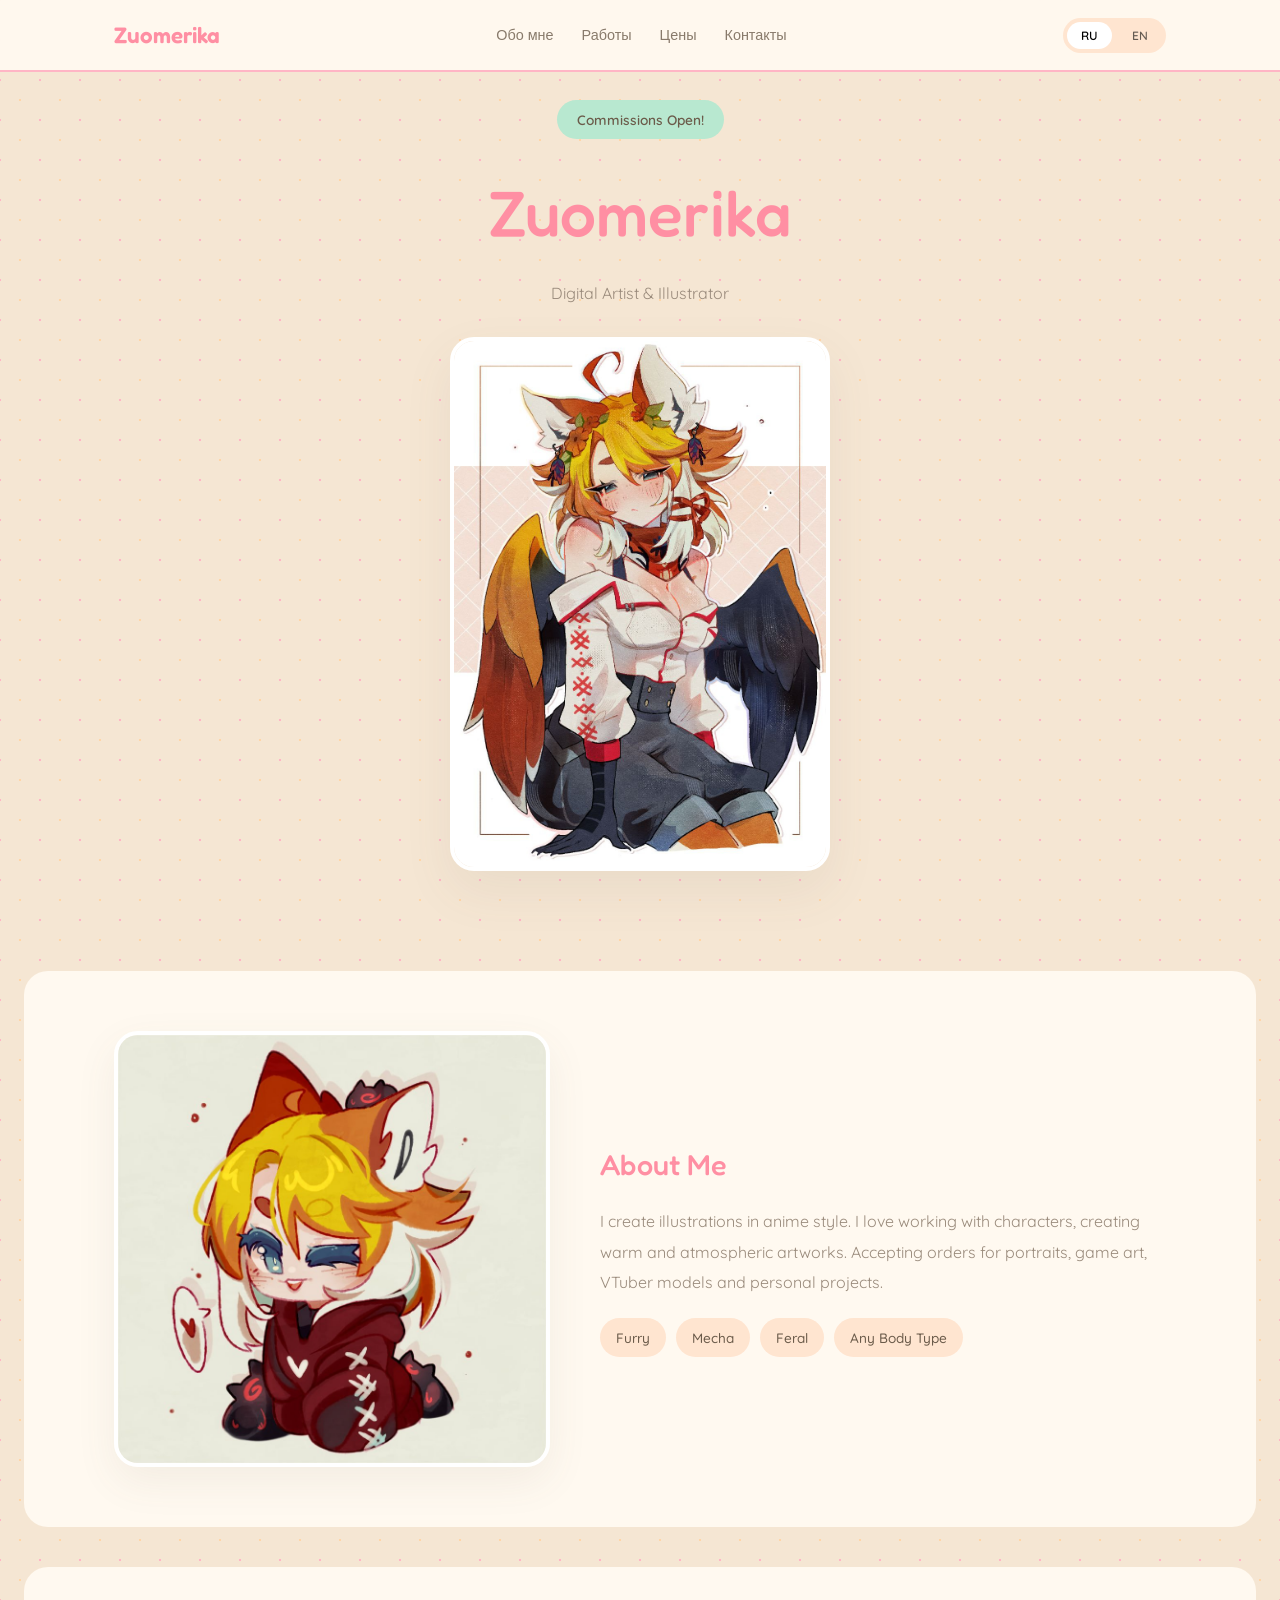
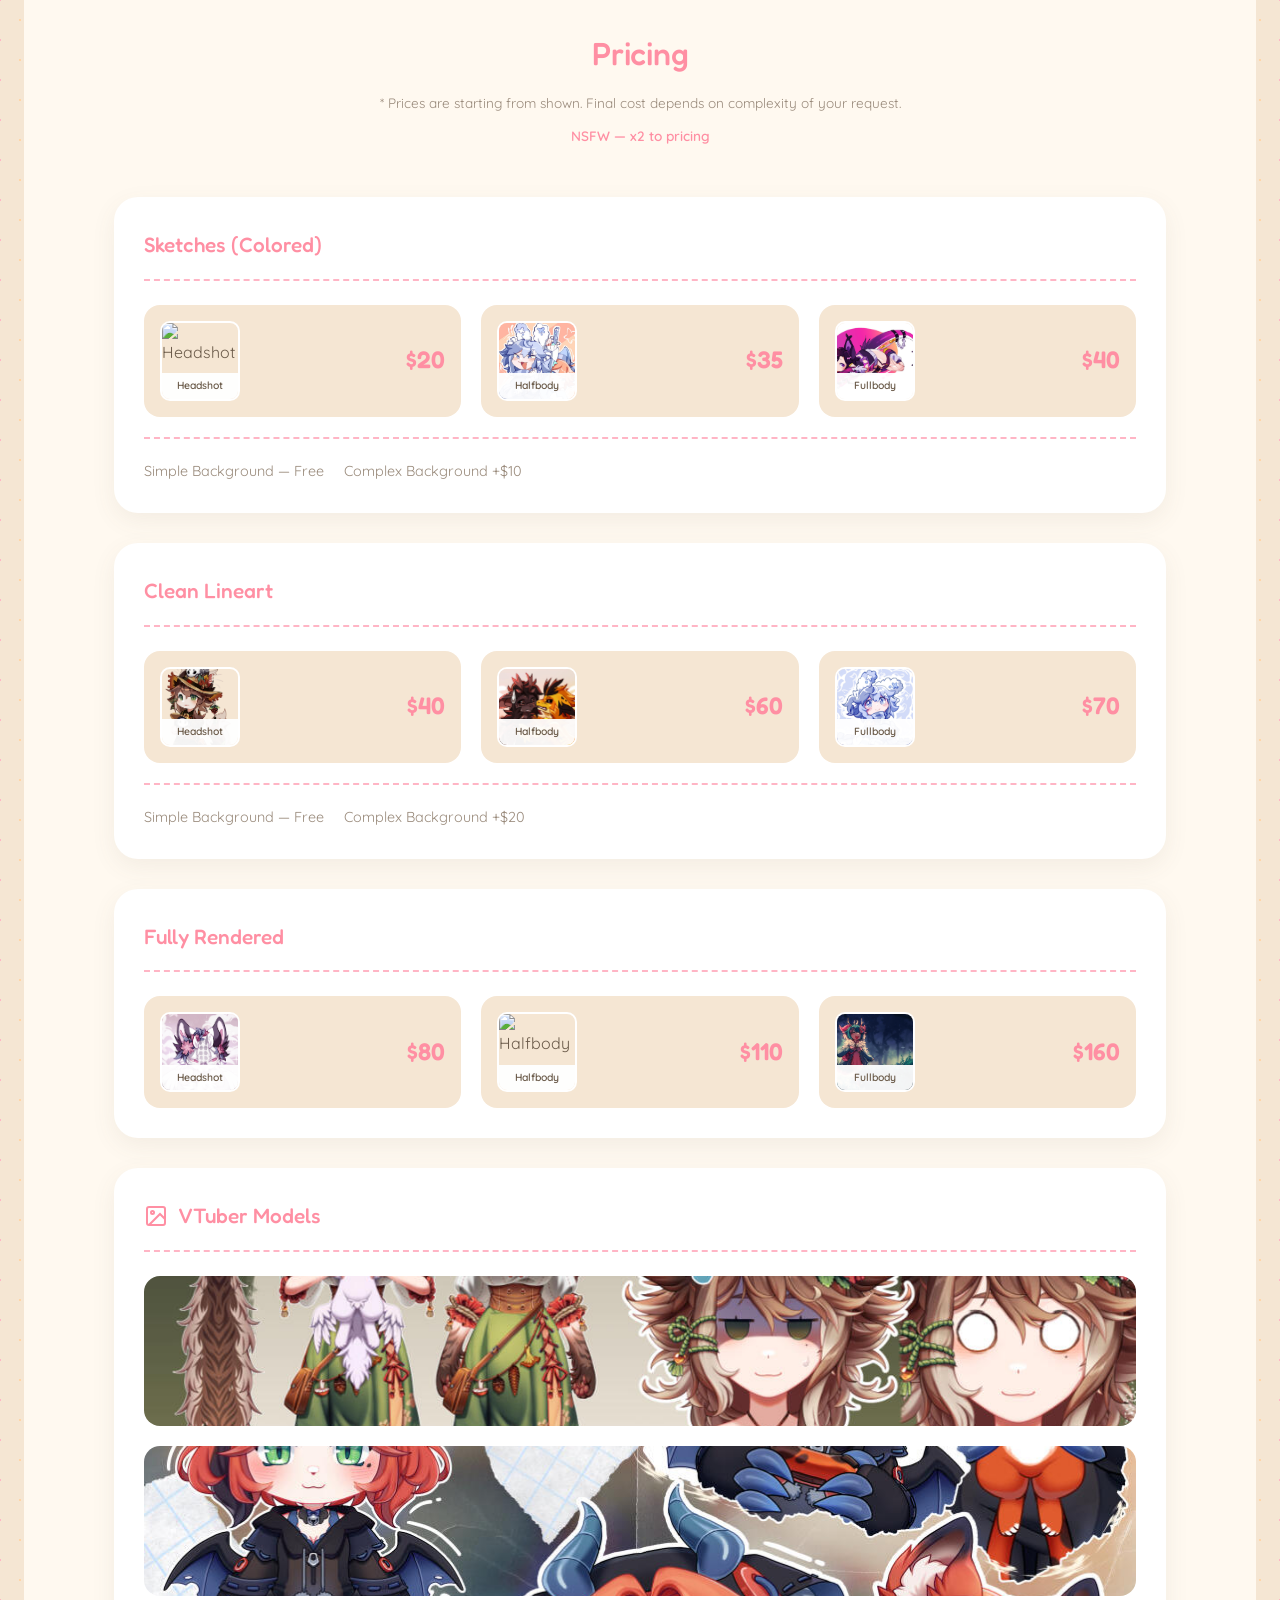
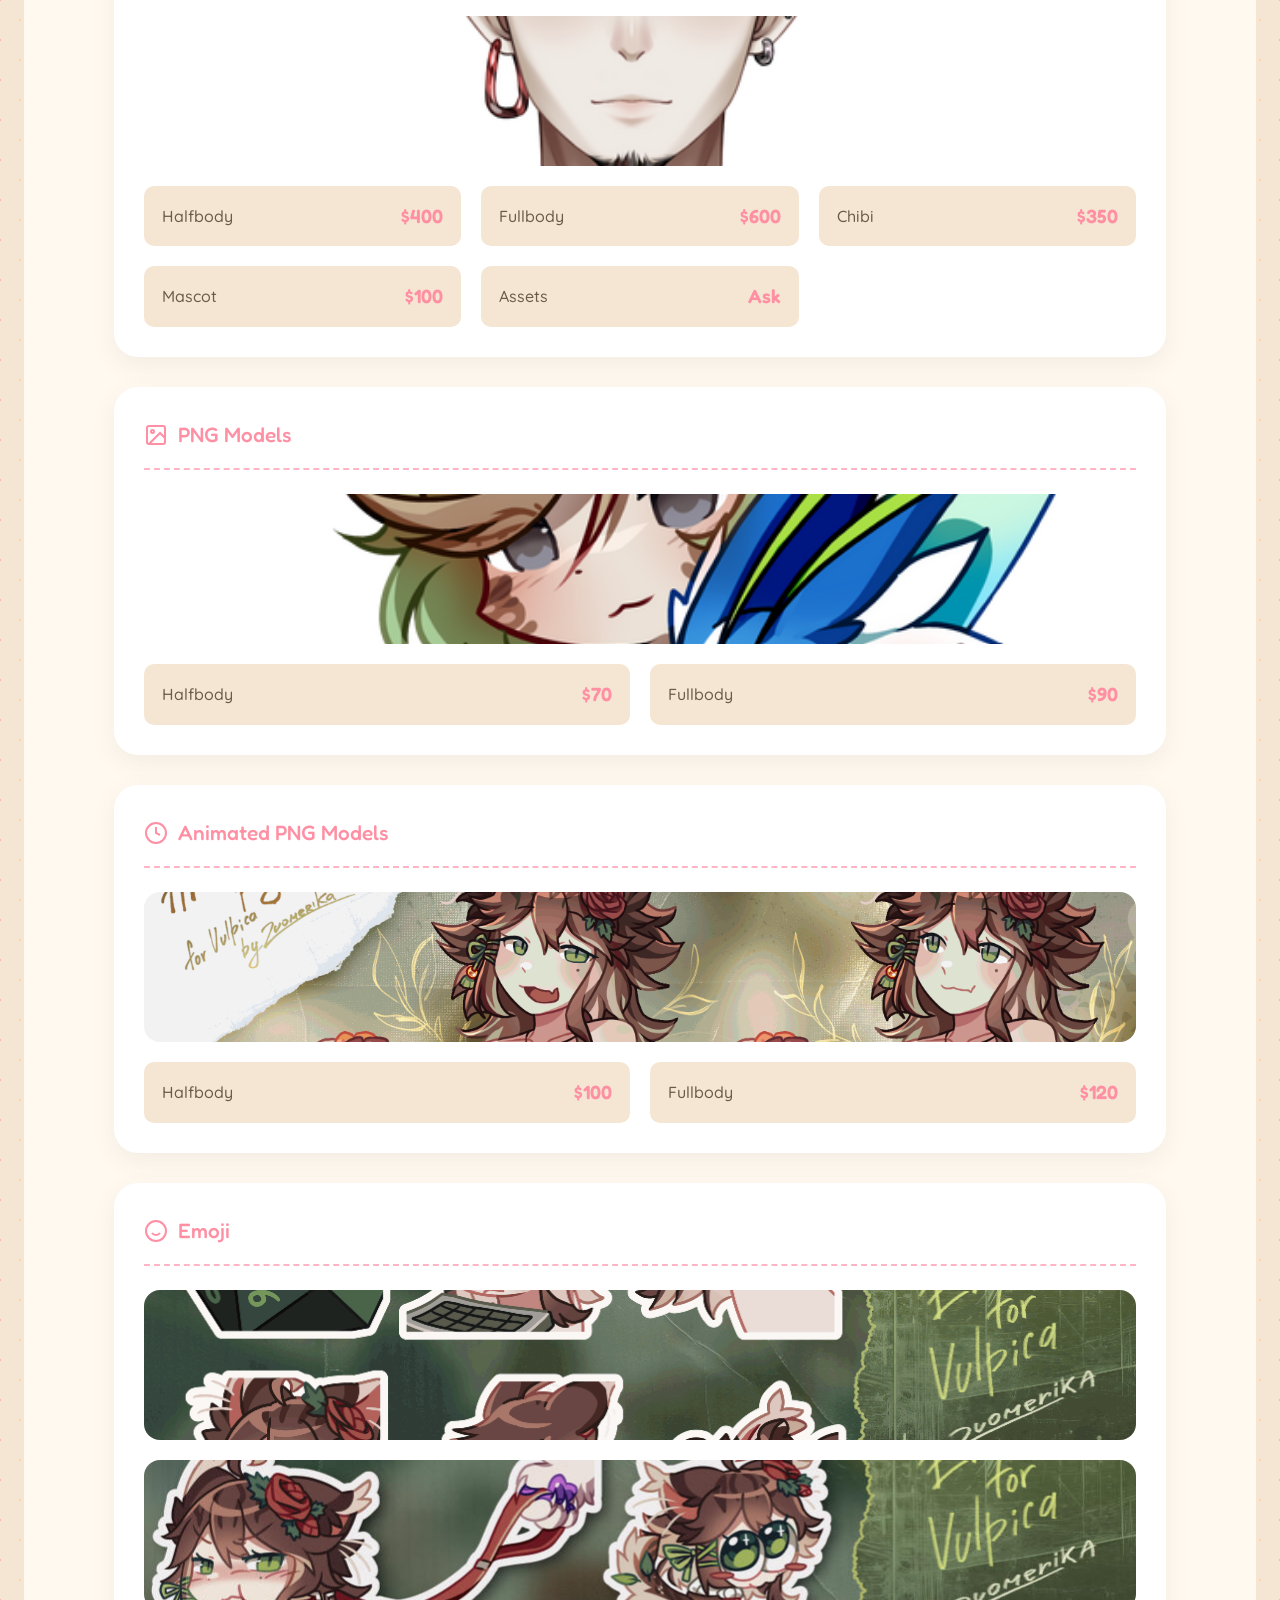
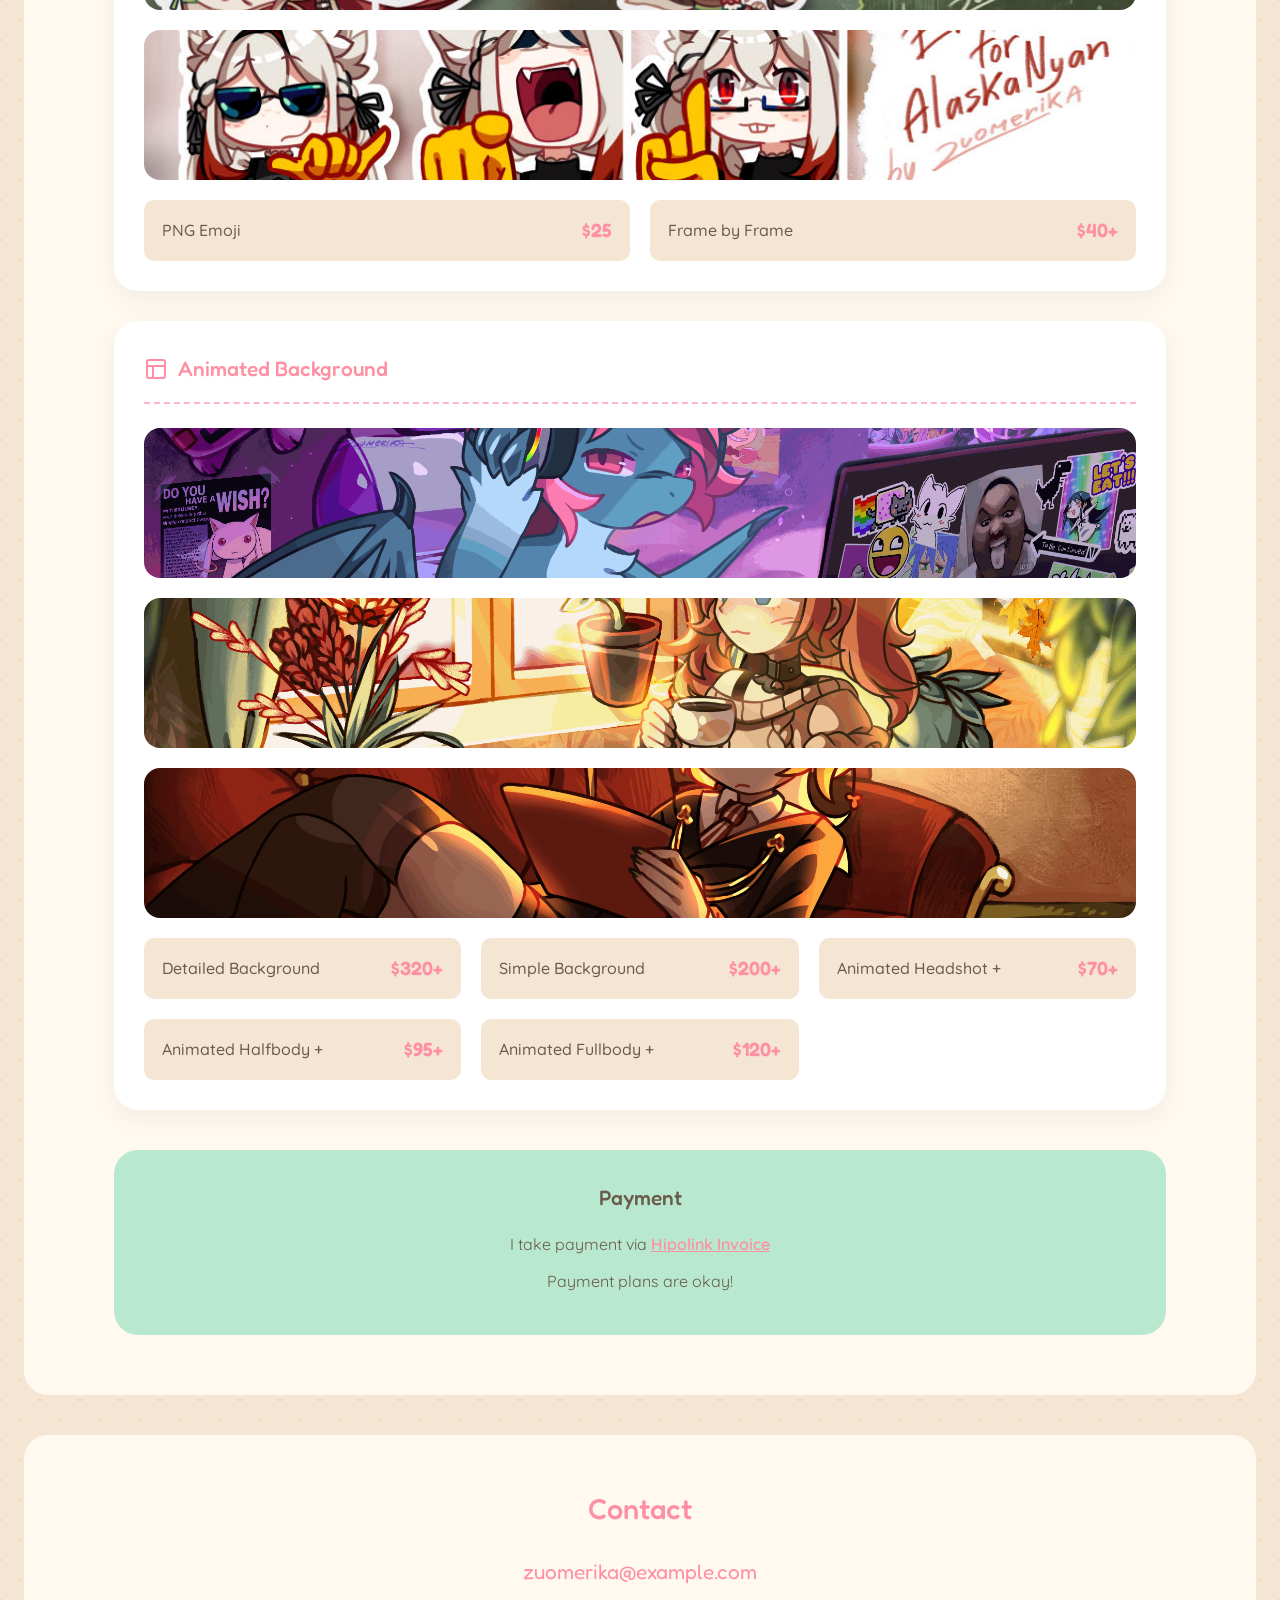
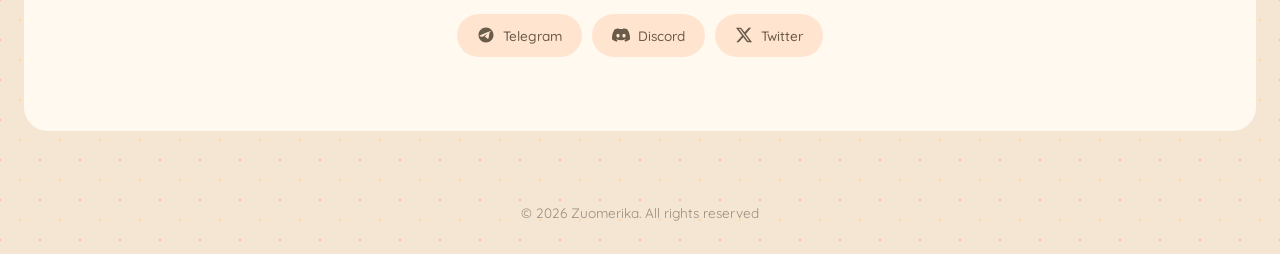
==== index.html @ b2283568 "Add files via upload" ====
<!DOCTYPE html>
<html lang="en">
<head>
<meta charset="UTF-8">
<meta name="viewport" content="width=device-width, initial-scale=1.0">
</head>
<body>
<!DOCTYPE html>
<html lang="ru">
<head>
    <meta charset="UTF-8">
    <meta name="viewport" content="width=device-width, initial-scale=1.0">
    <title>Zuomerika's Commissions</title>
    <link rel="stylesheet" href="style.css">
    <link rel="preconnect" href="https://fonts.googleapis.com">
    <link rel="preconnect" href="https://fonts.gstatic.com" crossorigin>
    <link href="https://fonts.googleapis.com/css2?family=Quicksand:wght@400;500;600;700&family=Fredoka:wght@400;500;600&display=swap" rel="stylesheet">
</head>
<body>

    <!-- Navigation -->
    <nav class="nav" id="nav">
        <div class="container nav-inner">
            <a href="#" class="nav-logo">Zuomerika</a>
            <ul class="nav-menu" id="navMenu">
                <li><a href="#about" data-i18n="nav_about">Обо мне</a></li>
                <li><a href="#gallery" data-i18n="nav_gallery">Работы</a></li>
                <li><a href="#pricing" data-i18n="nav_pricing">Цены</a></li>
                <li><a href="#contact" data-i18n="nav_contact">Контакты</a></li>
            </ul>
            <div class="nav-actions">
                <div class="lang-switch">
                    <button class="lang-btn active" data-lang="ru">RU</button>
                    <button class="lang-btn" data-lang="en">EN</button>
                </div>
                <div class="mobile-toggle" id="mobileToggle">
                    <span></span><span></span><span></span>
                </div>
            </div>
        </div>
    </nav>

    <!-- Hero -->
    <section class="hero">
        <div class="container hero-content">
            <div class="hero-badge">Commissions Open!</div>
            <h1 class="hero-title">Zuomerika</h1>
            <p class="hero-subtitle" data-i18n="hero_subtitle">Digital Artist & Illustrator</p>
            <div class="hero-image">
                <img src="images/hero.jpg" alt="Zuomerika Art">
            </div>
        </div>
    </section>

    <!-- About -->
    <section class="about" id="about">
        <div class="container about-content">
            <div class="about-image">
                <img src="images/about.jpg" alt="About">
            </div>
            <div class="about-text">
                <h2 data-i18n="about_title">About Me</h2>
                <p data-i18n="about_text">I create illustrations in anime style. I love working with characters, creating warm and atmospheric artworks. Accepting orders for portraits, game art, VTuber models and personal projects.</p>
                <div class="about-tags">
                    <span class="tag">Furry</span>
                    <span class="tag">Mecha</span>
                    <span class="tag">Feral</span>
                    <span class="tag">Any Body Type</span>
                </div>
            </div>
        </div>
    </section>

    <!-- Pricing -->
    <section class="pricing" id="pricing">
        <div class="container">
            <div class="section-header">
                <h2 data-i18n="pricing_title">Pricing</h2>
                <p class="pricing-notice" data-i18n="pricing_notice">* Prices are starting from shown. Final cost depends on complexity of your request.</p>
                <p class="pricing-notice nsfw" data-i18n="nsfw_notice">NSFW — x2 to pricing</p>
            </div>

            <!-- Sketches -->
            <div class="pricing-category">
                <h3 class="category-title">Sketches (Colored)</h3>
                <div class="pricing-list">
                    <div class="price-item">
                        <div class="price-img">
                            <img src="images/sketch-head.jpg" alt="Headshot">
                            <span class="price-label" data-i18n="headshot">Headshot</span>
                        </div>
                        <div class="price-value">
                            <span class="price-amount" data-price-ru="1 800" data-price-en="20">$20</span>
                        </div>
                    </div>
                    <div class="price-item">
                        <div class="price-img">
                            <img src="images/sketch-half.jpg" alt="Halfbody">
                            <span class="price-label" data-i18n="halfbody">Halfbody</span>
                        </div>
                        <div class="price-value">
                            <span class="price-amount" data-price-ru="3 200" data-price-en="35">$35</span>
                        </div>
                    </div>
                    <div class="price-item">
                        <div class="price-img">
                            <img src="images/sketch-full.jpg" alt="Fullbody">
                            <span class="price-label" data-i18n="fullbody">Fullbody</span>
                        </div>
                        <div class="price-value">
                            <span class="price-amount" data-price-ru="3 700" data-price-en="40">$40</span>
                        </div>
                    </div>
                </div>
                <div class="bg-option">
                    <span data-i18n="bg_simple">Simple Background — Free</span>
                    <span data-i18n="bg_complex">Complex Background +$10</span>
                </div>
            </div>

            <!-- Clean Lineart -->
            <div class="pricing-category">
                <h3 class="category-title">Clean Lineart</h3>
                <div class="pricing-list">
                    <div class="price-item">
                        <div class="price-img">
                            <img src="images/line-head.png" alt="Headshot">
                            <span class="price-label" data-i18n="headshot">Headshot</span>
                        </div>
                        <div class="price-value">
                            <span class="price-amount" data-price-ru="3 700" data-price-en="40">$40</span>
                        </div>
                    </div>
                    <div class="price-item">
                        <div class="price-img">
                            <img src="images/line-half.jpg" alt="Halfbody">
                            <span class="price-label" data-i18n="halfbody">Halfbody</span>
                        </div>
                        <div class="price-value">
                            <span class="price-amount" data-price-ru="5 500" data-price-en="60">$60</span>
                        </div>
                    </div>
                    <div class="price-item">
                        <div class="price-img">
                            <img src="images/line-full.jpg" alt="Fullbody">
                            <span class="price-label" data-i18n="fullbody">Fullbody</span>
                        </div>
                        <div class="price-value">
                            <span class="price-amount" data-price-ru="6 500" data-price-en="70">$70</span>
                        </div>
                    </div>
                </div>
                <div class="bg-option">
                    <span data-i18n="bg_simple">Simple Background — Free</span>
                    <span data-i18n="bg_complex_line">Complex Background +$20</span>
                </div>
            </div>

            <!-- Fully Rendered -->
            <div class="pricing-category">
                <h3 class="category-title">Fully Rendered</h3>
                <div class="pricing-list">
                    <div class="price-item">
                        <div class="price-img">
                            <img src="images/render-head.jpg" alt="Headshot">
                            <span class="price-label" data-i18n="headshot">Headshot</span>
                        </div>
                        <div class="price-value">
                            <span class="price-amount" data-price-ru="7 400" data-price-en="80">$80</span>
                        </div>
                    </div>
                    <div class="price-item">
                        <div class="price-img">
                            <img src="images/render-half.jpg" alt="Halfbody">
                            <span class="price-label" data-i18n="halfbody">Halfbody</span>
                        </div>
                        <div class="price-value">
                            <span class="price-amount" data-price-ru="10 200" data-price-en="110">$110</span>
                        </div>
                    </div>
                    <div class="price-item">
                        <div class="price-img">
                            <img src="images/render-full.jpg" alt="Fullbody">
                            <span class="price-label" data-i18n="fullbody">Fullbody</span>
                        </div>
                        <div class="price-value">
                            <span class="price-amount" data-price-ru="14 800" data-price-en="160">$160</span>
                        </div>
                    </div>
                </div>
            </div>

            <!-- VTuber Models -->
            <div class="pricing-category">
                <h3 class="category-title">
                    <svg class="category-icon" viewBox="0 0 24 24" fill="none" stroke="currentColor" stroke-width="2">
                        <rect x="3" y="3" width="18" height="18" rx="2"/>
                        <circle cx="8.5" cy="8.5" r="1.5"/>
                        <path d="M21 15l-5-5L5 21"/>
                    </svg>
                    VTuber Models
                </h3>
                <div class="pricing-image-banner vtuber-banner">
                    <img src="images/vtuber-banner.jpg" alt="VTuber Models 1">
                </div>
                <div class="pricing-image-banner vtuber-banner">
                    <img src="images/vtuber-banner2.jpg" alt="VTuber Models 1">
                </div>
                <div class="pricing-image-banner vtuber-banner">
                    <img src="images/vtuber-banner3.png" alt="VTuber Models 1">
                </div>
                <div class="pricing-list compact">
                    <div class="price-item-compact">
                        <span class="price-name" data-i18n="vtuber_half">Halfbody</span>
                        <span class="price-amount" data-price-ru="37 000" data-price-en="400">$400</span>
                    </div>
                    <div class="price-item-compact">
                        <span class="price-name" data-i18n="vtuber_full">Fullbody</span>
                        <span class="price-amount" data-price-ru="55 500" data-price-en="600">$600</span>
                    </div>
                    <div class="price-item-compact">
                        <span class="price-name" data-i18n="vtuber_chibi">Chibi</span>
                        <span class="price-amount" data-price-ru="32 400" data-price-en="350">$350</span>
                    </div>
                    <div class="price-item-compact">
                        <span class="price-name" data-i18n="vtuber_mascot">Mascot</span>
                        <span class="price-amount" data-price-ru="9 300" data-price-en="100">$100</span>
                    </div>
                    <div class="price-item-compact">
                        <span class="price-name" data-i18n="vtuber_assets">Assets</span>
                        <span class="price-amount" data-i18n="ask">Ask</span>
                    </div>
                </div>
            </div>

            <!-- PNG Models -->
            <div class="pricing-category">
                <h3 class="category-title">
                    <svg class="category-icon" viewBox="0 0 24 24" fill="none" stroke="currentColor" stroke-width="2">
                        <rect x="3" y="3" width="18" height="18" rx="2"/>
                        <circle cx="8.5" cy="8.5" r="1.5"/>
                        <path d="M21 15l-5-5L5 21"/>
                    </svg>
                    PNG Models
                </h3>
                <div class="pricing-image-banner">
                    <img src="images/png-models.png" alt="PNG Models">
                </div>
                <div class="pricing-list compact">
                    <div class="price-item-compact">
                        <span class="price-name" data-i18n="png_half">Halfbody</span>
                        <span class="price-amount" data-price-ru="6 500" data-price-en="70">$70</span>
                    </div>
                    <div class="price-item-compact">
                        <span class="price-name" data-i18n="png_full">Fullbody</span>
                        <span class="price-amount" data-price-ru="8 400" data-price-en="90">$90</span>
                    </div>
                </div>
            </div>

            <!-- Animated PNG -->
            <div class="pricing-category">
                <h3 class="category-title">
                    <svg class="category-icon" viewBox="0 0 24 24" fill="none" stroke="currentColor" stroke-width="2">
                        <circle cx="12" cy="12" r="10"/>
                        <path d="M12 6v6l4 2"/>
                    </svg>
                    Animated PNG Models
                </h3>
                <div class="pricing-image-banner">
                    <img src="images/animated-png.gif" alt="Animated PNG">
                </div>
                <div class="pricing-list compact">
                    <div class="price-item-compact">
                        <span class="price-name" data-i18n="apng_half">Halfbody</span>
                        <span class="price-amount" data-price-ru="9 300" data-price-en="100">$100</span>
                    </div>
                    <div class="price-item-compact">
                        <span class="price-name" data-i18n="apng_full">Fullbody</span>
                        <span class="price-amount" data-price-ru="11 100" data-price-en="120">$120</span>
                    </div>
                </div>
            </div>

            <!-- Emoji -->
            <div class="pricing-category">
                <h3 class="category-title">
                    <svg class="category-icon" viewBox="0 0 24 24" fill="none" stroke="currentColor" stroke-width="2">
                        <circle cx="12" cy="12" r="10"/>
                        <path d="M8 14s1.5 2 4 2 4-2 4-2"/>
                        <line x1="9" y1="9" x2="9.01" y2="9"/>
                        <line x1="15" y1="9" x2="15.01" y2="9"/>
                    </svg>
                    Emoji
                </h3>
                <div class="pricing-image-banner">
                    <img src="images/png-emoji.gif" alt="Emoji">
                </div>
                <div class="pricing-image-banner">
                    <img src="images/png-emoji2.jpg" alt="Emoji">
                </div>
                <div class="pricing-image-banner">
                    <img src="images/png-emoji3.jpg" alt="Emoji">
                </div>
                <div class="pricing-list compact">
                    <div class="price-item-compact">
                        <span class="price-name" data-i18n="emoji_png">PNG Emoji</span>
                        <span class="price-amount" data-price-ru="2 300" data-price-en="25">$25</span>
                    </div>
                    <div class="price-item-compact">
                        <span class="price-name" data-i18n="emoji_frame">Frame by Frame</span>
                        <span class="price-amount" data-price-ru="3 700+" data-price-en="40+">$40+</span>
                    </div>
                </div>
            </div>

            <!-- Animated Background -->
            <div class="pricing-category">
                <h3 class="category-title">
                    <svg class="category-icon" viewBox="0 0 24 24" fill="none" stroke="currentColor" stroke-width="2">
                        <rect x="3" y="3" width="18" height="18" rx="2"/>
                        <path d="M3 9h18"/>
                        <path d="M9 21V9"/>
                    </svg>
                    Animated Background
                </h3>
                <div class="pricing-image-banner">
                    <img src="images/animated-bg.gif" alt="Animated Background">
                </div>
                                <div class="pricing-image-banner">
                    <img src="images/animated-bg2.gif" alt="Animated Background">
                </div>
                                <div class="pricing-image-banner">
                    <img src="images/animated-bg3.gif" alt="Animated Background">
                </div>
                <div class="pricing-list compact">
                    <div class="price-item-compact">
                        <span class="price-name" data-i18n="anim_bg_detailed">Detailed Background</span>
                        <span class="price-amount" data-price-ru="29 600+" data-price-en="320+">$320+</span>
                    </div>
                    <div class="price-item-compact">
                        <span class="price-name" data-i18n="anim_bg_simple">Simple Background</span>
                        <span class="price-amount" data-price-ru="18 500+" data-price-en="200+">$200+</span>
                    </div>
                    <div class="price-item-compact">
                        <span class="price-name" data-i18n="anim_head">Animated Headshot +</span>
                        <span class="price-amount" data-price-ru="6 500+" data-price-en="70+">$70+</span>
                    </div>
                    <div class="price-item-compact">
                        <span class="price-name" data-i18n="anim_half">Animated Halfbody +</span>
                        <span class="price-amount" data-price-ru="8 800+" data-price-en="95+">$95+</span>
                    </div>
                    <div class="price-item-compact">
                        <span class="price-name" data-i18n="anim_full">Animated Fullbody +</span>
                        <span class="price-amount" data-price-ru="11 100+" data-price-en="120+">$120+</span>
                    </div>
                </div>
            </div>

            <!-- Payment Info -->
            <div class="payment-info">
                <h3 data-i18n="payment_title">Payment</h3>
                <p data-i18n="payment_text">I take payment via <a href="https://hipolink.net/zuomerika" target="_blank" class="payment-link">Hipolink Invoice</a></p>
                <p data-i18n="payment_plans">Payment plans are okay!</p>
            </div>
        </div>
    </section>

    <!-- Contact -->
    <section class="contact" id="contact">
        <div class="container contact-content">
            <h2 data-i18n="contact_title">Contact</h2>
            <a href="mailto:zuomerika@example.com" class="contact-email">zuomerika@example.com</a>
            <div class="social-links">
                <a href="#" class="social-link" title="Telegram">
                    <svg viewBox="0 0 24 24" fill="currentColor">
                        <path d="M12 2C6.48 2 2 6.48 2 12s4.48 10 10 10 10-4.48 10-10S17.52 2 12 2zm4.64 6.8c-.15 1.58-.8 5.42-1.13 7.19-.14.75-.42 1-.68 1.03-.58.05-1.02-.38-1.58-.75-.88-.58-1.38-.94-2.23-1.5-.99-.65-.35-1.01.22-1.59.15-.15 2.71-2.48 2.76-2.69.01-.03.01-.14-.07-.2-.08-.06-.19-.04-.27-.02-.11.02-1.93 1.23-5.46 3.62-.51.35-.98.52-1.4.51-.46-.01-1.35-.26-2.01-.48-.81-.27-1.44-.42-1.38-.88.03-.24.37-.49 1.03-.75 4.04-1.76 6.74-2.92 8.09-3.48 3.85-1.6 4.64-1.89 5.17-1.9.11 0 .37.03.54.17.14.12.18.28.2.45-.02.07-.02.13-.03.27z"/>
                    </svg>
                    Telegram
                </a>
                <a href="#" class="social-link" title="Discord">
                    <svg viewBox="0 0 24 24" fill="currentColor">
                        <path d="M20.317 4.37a19.791 19.791 0 0 0-4.885-1.515.074.074 0 0 0-.079.037c-.21.375-.444.864-.608 1.25a18.27 18.27 0 0 0-5.487 0 12.64 12.64 0 0 0-.617-1.25.077.077 0 0 0-.079-.037A19.736 19.736 0 0 0 3.677 4.37a.07.07 0 0 0-.032.027C.533 9.046-.32 13.58.099 18.057a.082.082 0 0 0 .031.057 19.9 19.9 0 0 0 5.993 3.03.078.078 0 0 0 .084-.028 14.09 14.09 0 0 0 1.226-1.994.076.076 0 0 0-.041-.106 13.107 13.107 0 0 1-1.872-.892.077.077 0 0 1-.008-.128 10.2 10.2 0 0 0 .372-.292.074.074 0 0 1 .077-.01c3.928 1.793 8.18 1.793 12.062 0a.074.074 0 0 1 .078.01c.12.098.246.198.373.292a.077.077 0 0 1-.006.127 12.299 12.299 0 0 1-1.873.892.077.077 0 0 0-.041.107c.36.698.772 1.362 1.225 1.993a.076.076 0 0 0 .084.028 19.839 19.839 0 0 0 6.002-3.03.077.077 0 0 0 .032-.054c.5-5.177-.838-9.674-3.549-13.66a.061.061 0 0 0-.031-.03zM8.02 15.33c-1.183 0-2.157-1.085-2.157-2.419 0-1.333.956-2.419 2.157-2.419 1.21 0 2.176 1.096 2.157 2.42 0 1.333-.956 2.418-2.157 2.418zm7.975 0c-1.183 0-2.157-1.085-2.157-2.419 0-1.333.955-2.419 2.157-2.419 1.21 0 2.176 1.096 2.157 2.42 0 1.333-.946 2.418-2.157 2.418z"/>
                    </svg>
                    Discord
                </a>
                <a href="#" class="social-link" title="Twitter">
                    <svg viewBox="0 0 24 24" fill="currentColor">
                        <path d="M18.244 2.25h3.308l-7.227 8.26 8.502 11.24H16.17l-5.214-6.817L4.99 21.75H1.68l7.73-8.835L1.254 2.25H8.08l4.713 6.231zm-1.161 17.52h1.833L7.084 4.126H5.117z"/>
                    </svg>
                    Twitter
                </a>
            </div>
        </div>
    </section>

    <!-- Footer -->
    <footer class="footer">
        <div class="container">
            <p class="footer-copyright" data-i18n="footer_copyright">© 2026 Zuomerika. All rights reserved</p>
        </div>
    </footer>

    <!-- Lightbox -->
    <div class="lightbox" id="lightbox">
        <span class="lightbox-close" id="lightboxClose">&times;</span>
        <img src="" alt="Artwork" id="lightboxImage">
    </div>

    <script src="main.js"></script>
</body>
</html>
---- style.css ----
body {
background-color: white; /* Ensure the iframe has a white background */
}

/* ===== VARIABLES ===== */
:root {
    --bg-primary: #F5E6D3;
    --bg-secondary: #FFE5D0;
    --bg-card: #FFF9F0;
    --text-primary: #6B5B4A;
    --text-muted: #9A8B7C;
    --accent-pink: #FFB5C5;
    --accent-peach: #FFD5A8;
    --accent-mint: #B8E8D0;
    --cta: #FF8FA3;
    --white: #FFFFFF;
    --shadow: rgba(107, 91, 74, 0.08);
    --shadow-hover: rgba(107, 91, 74, 0.15);
    --radius-lg: 24px;
    --radius-md: 16px;
    --radius-sm: 10px;
}

/* ===== RESET ===== */
*, *::before, *::after {
    margin: 0;
    padding: 0;
    box-sizing: border-box;
}

html {
    scroll-behavior: smooth;
}

body {
    font-family: 'Quicksand', sans-serif;
    background-color: var(--bg-primary);
    background-image: 
        radial-gradient(var(--accent-peach) 1px, transparent 1px),
        radial-gradient(var(--accent-pink) 1px, transparent 1px);
    background-size: 40px 40px;
    background-position: 0 0, 20px 20px;
    color: var(--text-primary);
    line-height: 1.7;
    font-weight: 400;
}

h1, h2, h3, h4 {
    font-family: 'Fredoka', sans-serif;
    font-weight: 500;
}

img {
    max-width: 100%;
    display: block;
}

a {
    text-decoration: none;
    color: inherit;
    transition: 0.3s ease;
}

button {
    font-family: inherit;
    border: none;
    background: none;
    cursor: pointer;
}

.container {
    width: 100%;
    max-width: 1100px;
    margin: 0 auto;
    padding: 0 24px;
}

/* ===== NAVIGATION ===== */
.nav {
    position: fixed;
    top: 0;
    left: 0;
    width: 100%;
    padding: 16px 0;
    background: rgba(255, 249, 240, 0.95);
    backdrop-filter: blur(10px);
    z-index: 1000;
    border-bottom: 2px solid var(--accent-pink);
}

.nav-inner {
    display: flex;
    justify-content: space-between;
    align-items: center;
}

.nav-logo {
    font-family: 'Fredoka', sans-serif;
    font-size: 1.4rem;
    font-weight: 600;
    color: var(--cta);
}

.nav-menu {
    display: flex;
    gap: 28px;
    list-style: none;
}

.nav-menu a {
    font-size: 0.9rem;
    font-weight: 500;
    opacity: 0.8;
}

.nav-menu a:hover {
    opacity: 1;
    color: var(--cta);
}

.nav-actions {
    display: flex;
    align-items: center;
    gap: 16px;
}

.lang-switch {
    display: flex;
    gap: 6px;
    background: var(--bg-secondary);
    padding: 4px;
    border-radius: 20px;
}

.lang-btn {
    padding: 6px 14px;
    border-radius: 18px;
    font-size: 0.75rem;
    font-weight: 600;
    opacity: 0.6;
    transition: 0.3s ease;
}

.lang-btn.active {
    background: var(--white);
    opacity: 1;
}

.mobile-toggle {
    display: none;
    flex-direction: column;
    gap: 5px;
    padding: 5px;
}

.mobile-toggle span {
    width: 24px;
    height: 3px;
    background: var(--text-primary);
    border-radius: 3px;
}

/* ===== HERO ===== */
.hero {
    min-height: 100vh;
    display: flex;
    align-items: center;
    justify-content: center;
    padding: 100px 0 60px;
}

.hero-content {
    text-align: center;
}

.hero-badge {
    display: inline-block;
    padding: 8px 20px;
    background: var(--accent-mint);
    border-radius: 20px;
    font-size: 0.85rem;
    font-weight: 600;
    margin-bottom: 20px;
    color: var(--text-primary);
}

.hero-title {
    font-family: 'Fredoka', sans-serif;
    font-size: clamp(2.5rem, 8vw, 4rem);
    margin-bottom: 12px;
    color: var(--cta);
}

.hero-subtitle {
    font-size: 1rem;
    color: var(--text-muted);
    margin-bottom: 30px;
}

.hero-image {
    max-width: 380px;
    margin: 30px auto 0;
    border-radius: var(--radius-lg);
    overflow: hidden;
    box-shadow: 0 20px 50px var(--shadow);
    border: 4px solid var(--white);
}

/* ===== SECTIONS ===== */
section {
    padding: 80px 0;
}

.section-header {
    text-align: center;
    margin-bottom: 50px;
}

.section-header h2 {
    font-size: 2rem;
    margin-bottom: 10px;
    color: var(--cta);
}

.section-header p {
    color: var(--text-muted);
}

.pricing-notice {
    font-size: 0.85rem;
    color: var(--text-muted);
    margin-top: 10px;
}

.pricing-notice.nsfw {
    color: var(--cta);
    font-weight: 600;
}

/* ===== ABOUT ===== */
.about {
    background: var(--bg-card);
    border-radius: var(--radius-lg);
    margin: 40px 24px;
    padding: 60px 40px !important;
}

.about-content {
    display: grid;
    grid-template-columns: 1fr 1.3fr;
    gap: 50px;
    align-items: center;
}

.about-image {
    border-radius: var(--radius-lg);
    overflow: hidden;
    box-shadow: 0 15px 40px var(--shadow);
    border: 4px solid var(--white);
}

.about-image img {
    width: 100%;
    aspect-ratio: 1;
    object-fit: cover;
}

.about-text h2 {
    font-size: 1.8rem;
    margin-bottom: 16px;
    color: var(--cta);
}

.about-text p {
    color: var(--text-muted);
    line-height: 1.9;
    margin-bottom: 20px;
}

.about-tags {
    display: flex;
    flex-wrap: wrap;
    gap: 10px;
    margin-top: 20px;
}

.tag {
    padding: 8px 16px;
    background: var(--bg-secondary);
    border-radius: 20px;
    font-size: 0.85rem;
    font-weight: 500;
}

/* ===== GALLERY ===== */
.gallery-grid {
    display: grid;
    grid-template-columns: repeat(auto-fit, minmax(220px, 1fr));
    gap: 20px;
}

.gallery-item {
    position: relative;
    aspect-ratio: 1;
    border-radius: var(--radius-md);
    overflow: hidden;
    cursor: pointer;
    box-shadow: 0 8px 25px var(--shadow);
    border: 3px solid var(--white);
    transition: 0.3s ease;
}

.gallery-item:hover {
    transform: translateY(-5px);
    box-shadow: 0 15px 35px var(--shadow-hover);
}

.gallery-item img {
    width: 100%;
    height: 100%;
    object-fit: cover;
    transition: transform 0.5s ease;
}

.gallery-item:hover img {
    transform: scale(1.08);
}

/* ===== PRICING ===== */
.pricing {
    background: var(--bg-card);
    border-radius: var(--radius-lg);
    margin: 40px 24px;
    padding: 60px 40px !important;
}

.pricing-category {
    background: var(--white);
    border-radius: var(--radius-lg);
    padding: 30px;
    margin-bottom: 30px;
    box-shadow: 0 8px 25px var(--shadow);
}

.category-title {
    font-size: 1.3rem;
    margin-bottom: 24px;
    color: var(--cta);
    padding-bottom: 16px;
    border-bottom: 2px dashed var(--accent-pink);
    display: flex;
    align-items: center;
    gap: 10px;
}

.category-icon {
    width: 24px;
    height: 24px;
    flex-shrink: 0;
}

.pricing-image-banner {
    width: 100%;
    height: 150px;
    border-radius: var(--radius-md);
    overflow: hidden;
    margin-bottom: 20px;
}

.pricing-image-banner img {
    width: 100%;
    height: 100%;
    object-fit: cover;
}

.pricing-list {
    display: grid;
    grid-template-columns: repeat(auto-fit, minmax(200px, 1fr));
    gap: 20px;
}

.pricing-list.compact {
    grid-template-columns: repeat(auto-fit, minmax(250px, 1fr));
}

.price-item {
    display: flex;
    gap: 16px;
    align-items: center;
    padding: 16px;
    background: var(--bg-primary);
    border-radius: var(--radius-md);
    transition: 0.3s ease;
}

.price-item:hover {
    transform: translateY(-3px);
    box-shadow: 0 8px 20px var(--shadow);
}

.price-img {
    width: 80px;
    height: 80px;
    border-radius: var(--radius-sm);
    overflow: hidden;
    flex-shrink: 0;
    position: relative;
    border: 2px solid var(--white);
}

.price-img img {
    width: 100%;
    height: 100%;
    object-fit: cover;
}

.price-label {
    position: absolute;
    bottom: 0;
    left: 0;
    right: 0;
    background: rgba(255, 255, 255, 0.95);
    font-size: 0.65rem;
    font-weight: 600;
    text-align: center;
    padding: 4px;
}

.price-value {
    flex-grow: 1;
    text-align: right;
}

.price-amount {
    font-family: 'Fredoka', sans-serif;
    font-size: 1.5rem;
    color: var(--cta);
    font-weight: 600;
}

/* Compact pricing items */
.price-item-compact {
    display: flex;
    justify-content: space-between;
    align-items: center;
    padding: 14px 18px;
    background: var(--bg-primary);
    border-radius: var(--radius-sm);
    transition: 0.3s ease;
}

.price-item-compact:hover {
    background: var(--bg-secondary);
}

.price-name {
    font-weight: 500;
}

.price-item-compact .price-amount {
    font-size: 1.2rem;
}

.bg-option {
    display: flex;
    gap: 20px;
    margin-top: 20px;
    padding-top: 20px;
    border-top: 2px dashed var(--accent-pink);
    font-size: 0.9rem;
    color: var(--text-muted);
    flex-wrap: wrap;
}

/* Payment Info */
.payment-info {
    background: var(--accent-mint);
    border-radius: var(--radius-lg);
    padding: 30px;
    text-align: center;
    margin-top: 40px;
}

.payment-info h3 {
    font-size: 1.3rem;
    margin-bottom: 16px;
    color: var(--text-primary);
}

.payment-info p {
    margin-bottom: 10px;
}

.payment-link {
    color: var(--cta);
    font-weight: 600;
    text-decoration: underline;
}

.payment-link:hover {
    color: var(--text-primary);
}

/* ===== CONTACT ===== */
.contact {
    background: var(--bg-card);
    border-radius: var(--radius-lg);
    margin: 40px 24px;
    padding: 50px 40px !important;
}

.contact-content {
    text-align: center;
    max-width: 500px;
    margin: 0 auto;
}

.contact-content h2 {
    font-size: 1.8rem;
    margin-bottom: 16px;
    color: var(--cta);
}

.contact-email {
    font-family: 'Fredoka', sans-serif;
    font-size: 1.3rem;
    color: var(--cta);
    margin: 20px 0;
    display: block;
}

.contact-email:hover {
    color: var(--text-primary);
}

.social-links {
    display: flex;
    justify-content: center;
    gap: 10px;
    flex-wrap: wrap;
    margin: 24px 0;
}

.social-link {
    display: inline-flex;
    align-items: center;
    gap: 8px;
    padding: 10px 20px;
    background: var(--bg-secondary);
    border-radius: 25px;
    font-size: 0.85rem;
    font-weight: 500;
    transition: 0.3s ease;
}

.social-link svg {
    width: 18px;
    height: 18px;
}

.social-link:hover {
    background: var(--cta);
    color: var(--white);
    transform: translateY(-3px);
}

/* ===== FOOTER ===== */
.footer {
    padding: 30px 0;
    text-align: center;
}

.footer-copyright {
    font-size: 0.85rem;
    color: var(--text-muted);
}

/* ===== LIGHTBOX ===== */
.lightbox {
    position: fixed;
    inset: 0;
    background: rgba(26, 26, 26, 0.96);
    display: none;
    align-items: center;
    justify-content: center;
    z-index: 2000;
    padding: 20px;
}

.lightbox.active {
    display: flex;
}

.lightbox img {
    max-width: 95%;
    max-height: 90vh;
    border-radius: var(--radius-md);
}

.lightbox-close {
    position: absolute;
    top: 20px;
    right: 30px;
    font-size: 2.5rem;
    color: var(--white);
    cursor: pointer;
}

/* ===== RESPONSIVE ===== */
@media (max-width: 768px) {
    .nav-menu {
        position: fixed;
        top: 70px;
        left: 0;
        width: 100%;
        background: var(--bg-card);
        flex-direction: column;
        padding: 30px 24px;
        gap: 20px;
        transform: translateY(-150%);
        transition: transform 0.4s ease;
    }

    .nav-menu.active {
        transform: translateY(0);
    }

    .mobile-toggle {
        display: flex;
    }

    .about-content {
        grid-template-columns: 1fr;
    }

    .about, .pricing, .contact {
        margin: 20px 16px;
        padding: 40px 24px !important;
    }

    .hero-title {
        font-size: 2.2rem;
    }

    .pricing-list {
        grid-template-columns: 1fr;
    }

    .price-item {
        flex-direction: column;
        text-align: center;
    }

    .price-value {
        text-align: center;
    }

    .bg-option {
        flex-direction: column;
        gap: 10px;
    }

    .pricing-image-banner {
        height: 120px;
    }

    .social-link {
        padding: 8px 16px;
        font-size: 0.8rem;
    }

    .social-link svg {
        width: 16px;
        height: 16px;
    }
}
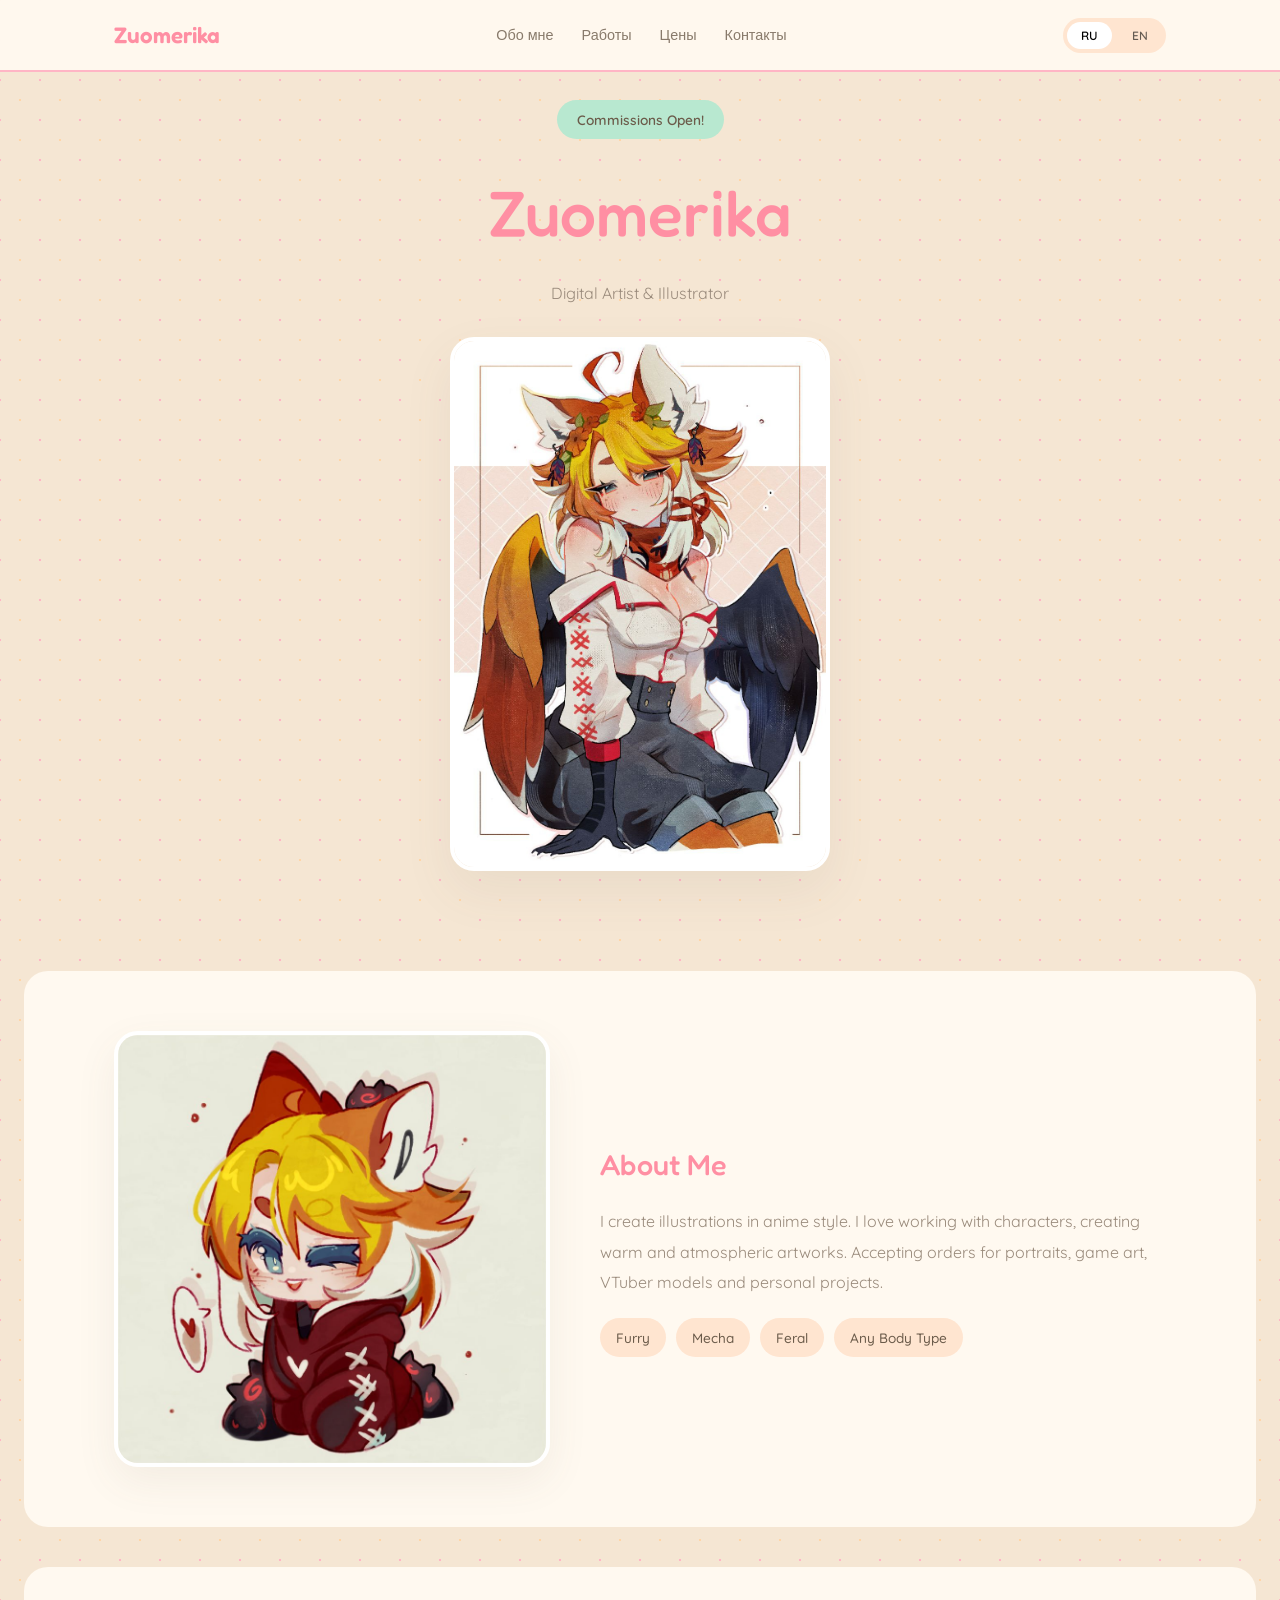
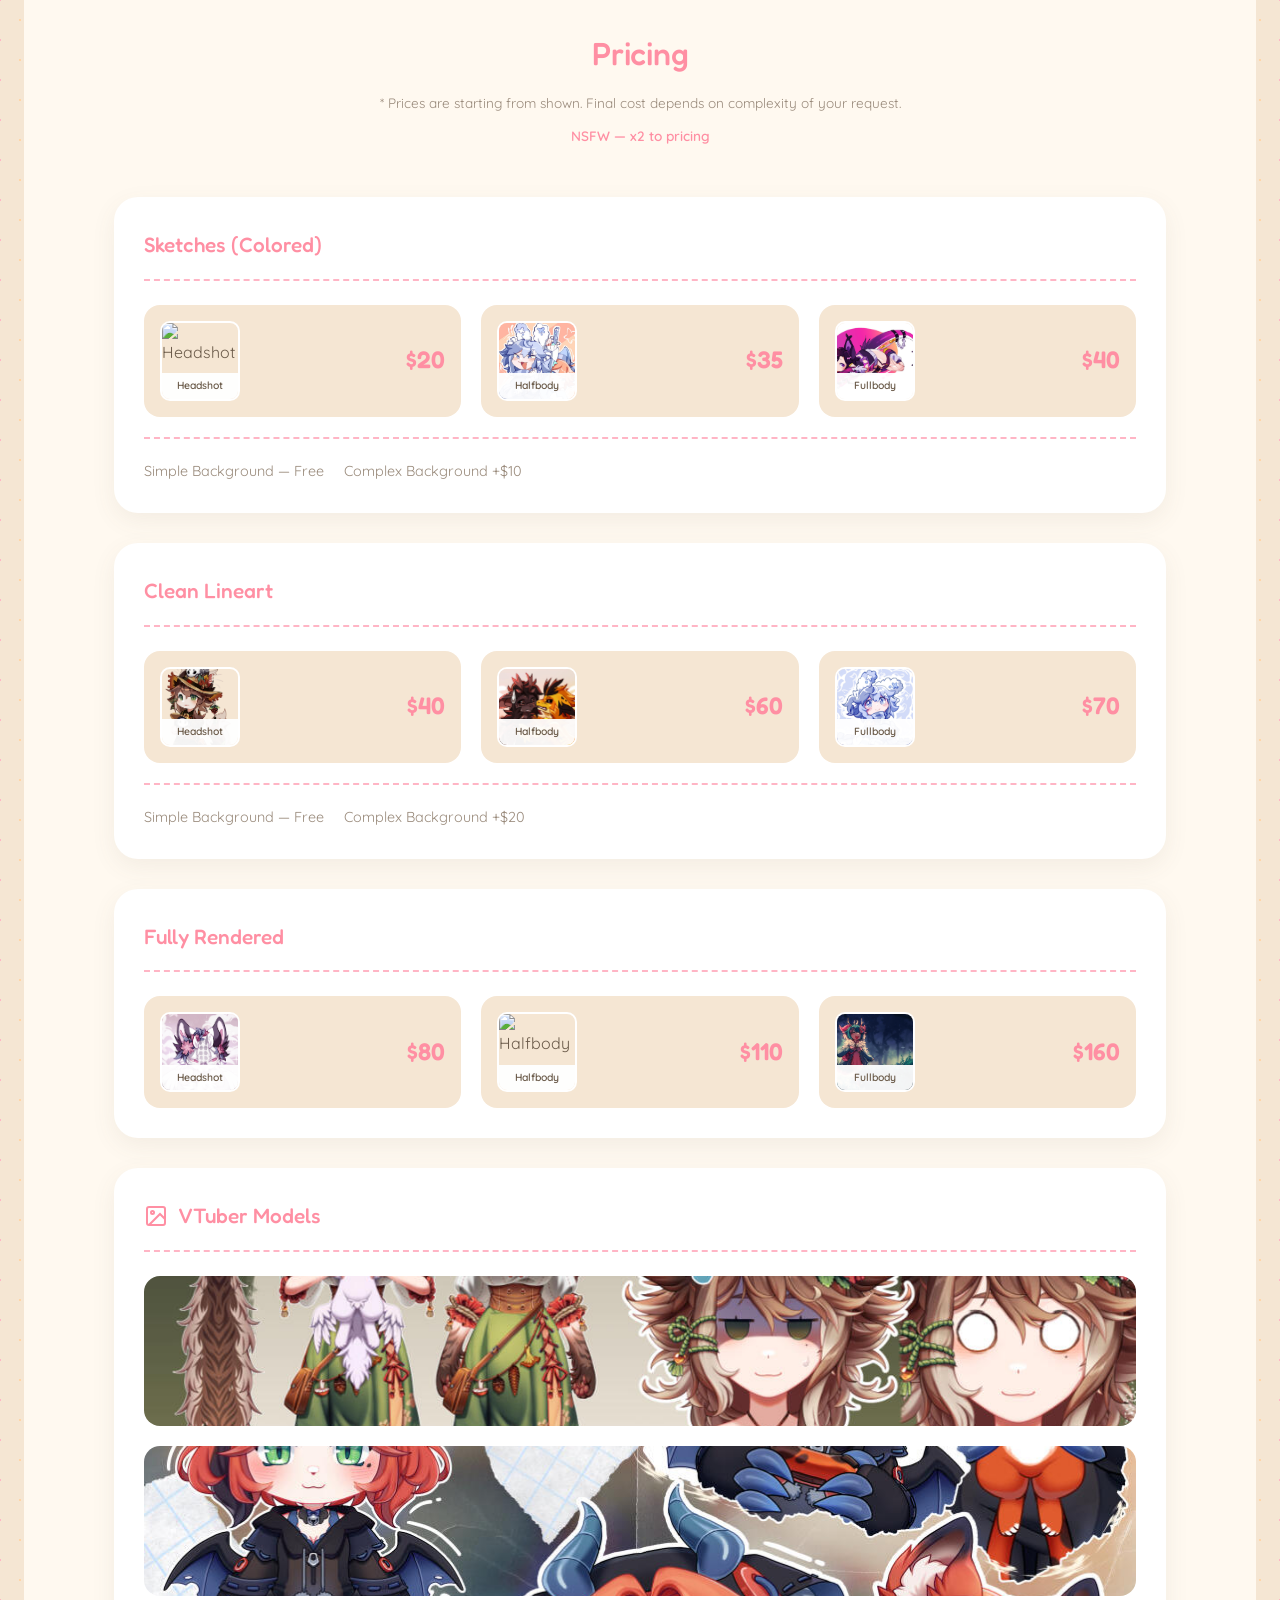
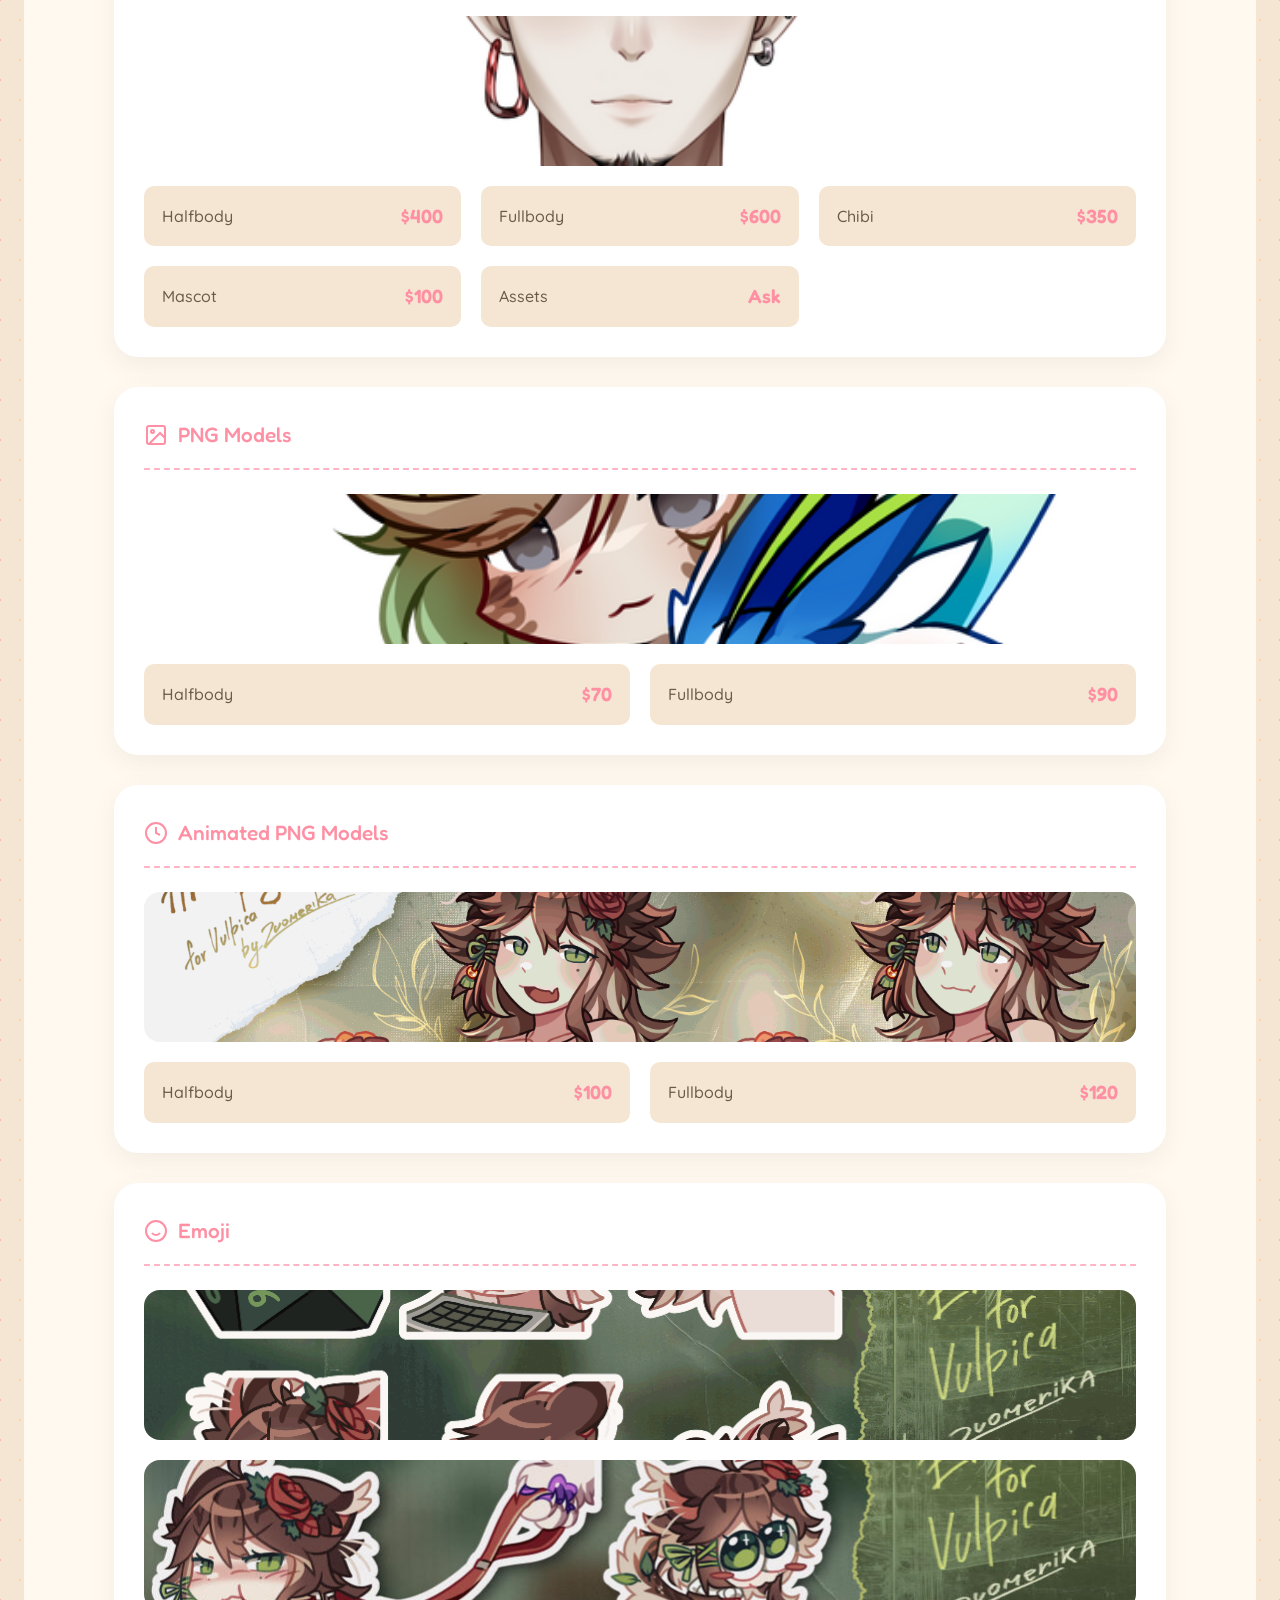
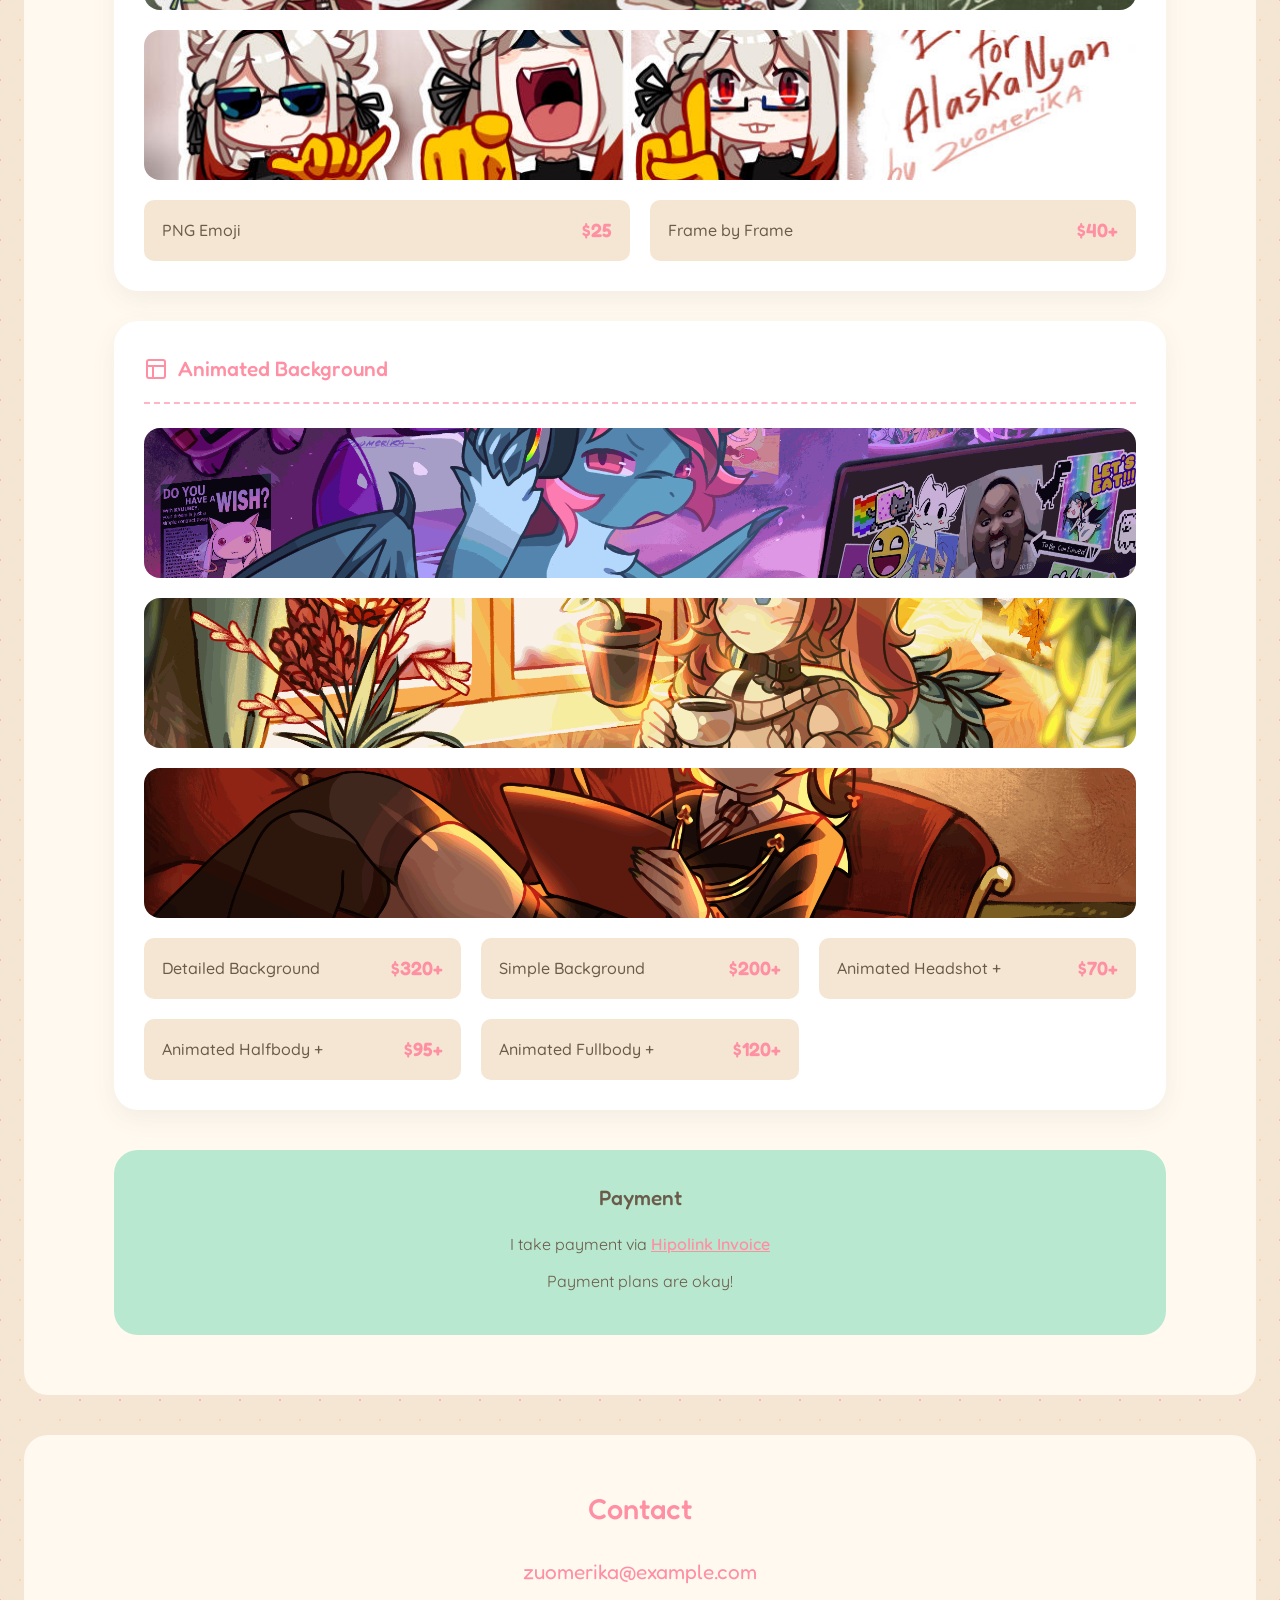
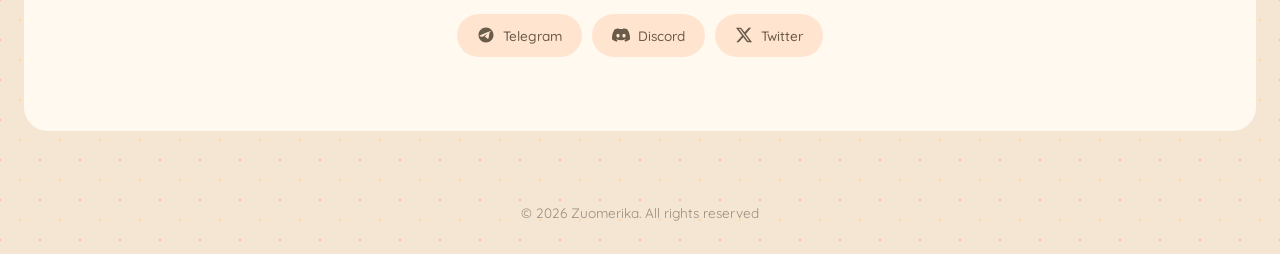
==== commit fe9f95ec: "123" ====
--- a/index.html
+++ b/index.html
@@ -1,414 +1,414 @@
-
-<!DOCTYPE html>
-<html lang="en">
-<head>
-<meta charset="UTF-8">
-<meta name="viewport" content="width=device-width, initial-scale=1.0">
-</head>
-<body>
-<!DOCTYPE html>
-<html lang="ru">
-<head>
-    <meta charset="UTF-8">
-    <meta name="viewport" content="width=device-width, initial-scale=1.0">
-    <title>Zuomerika's Commissions</title>
-    <link rel="stylesheet" href="style.css">
-    <link rel="preconnect" href="https://fonts.googleapis.com">
-    <link rel="preconnect" href="https://fonts.gstatic.com" crossorigin>
-    <link href="https://fonts.googleapis.com/css2?family=Quicksand:wght@400;500;600;700&family=Fredoka:wght@400;500;600&display=swap" rel="stylesheet">
-</head>
-<body>
-
-    <!-- Navigation -->
-    <nav class="nav" id="nav">
-        <div class="container nav-inner">
-            <a href="#" class="nav-logo">Zuomerika</a>
-            <ul class="nav-menu" id="navMenu">
-                <li><a href="#about" data-i18n="nav_about">Обо мне</a></li>
-                <li><a href="#gallery" data-i18n="nav_gallery">Работы</a></li>
-                <li><a href="#pricing" data-i18n="nav_pricing">Цены</a></li>
-                <li><a href="#contact" data-i18n="nav_contact">Контакты</a></li>
-            </ul>
-            <div class="nav-actions">
-                <div class="lang-switch">
-                    <button class="lang-btn active" data-lang="ru">RU</button>
-                    <button class="lang-btn" data-lang="en">EN</button>
-                </div>
-                <div class="mobile-toggle" id="mobileToggle">
-                    <span></span><span></span><span></span>
-                </div>
-            </div>
-        </div>
-    </nav>
-
-    <!-- Hero -->
-    <section class="hero">
-        <div class="container hero-content">
-            <div class="hero-badge">Commissions Open!</div>
-            <h1 class="hero-title">Zuomerika</h1>
-            <p class="hero-subtitle" data-i18n="hero_subtitle">Digital Artist & Illustrator</p>
-            <div class="hero-image">
-                <img src="images/hero.jpg" alt="Zuomerika Art">
-            </div>
-        </div>
-    </section>
-
-    <!-- About -->
-    <section class="about" id="about">
-        <div class="container about-content">
-            <div class="about-image">
-                <img src="images/about.jpg" alt="About">
-            </div>
-            <div class="about-text">
-                <h2 data-i18n="about_title">About Me</h2>
-                <p data-i18n="about_text">I create illustrations in anime style. I love working with characters, creating warm and atmospheric artworks. Accepting orders for portraits, game art, VTuber models and personal projects.</p>
-                <div class="about-tags">
-                    <span class="tag">Furry</span>
-                    <span class="tag">Mecha</span>
-                    <span class="tag">Feral</span>
-                    <span class="tag">Any Body Type</span>
-                </div>
-            </div>
-        </div>
-    </section>
-
-    <!-- Pricing -->
-    <section class="pricing" id="pricing">
-        <div class="container">
-            <div class="section-header">
-                <h2 data-i18n="pricing_title">Pricing</h2>
-                <p class="pricing-notice" data-i18n="pricing_notice">* Prices are starting from shown. Final cost depends on complexity of your request.</p>
-                <p class="pricing-notice nsfw" data-i18n="nsfw_notice">NSFW — x2 to pricing</p>
-            </div>
-
-            <!-- Sketches -->
-            <div class="pricing-category">
-                <h3 class="category-title">Sketches (Colored)</h3>
-                <div class="pricing-list">
-                    <div class="price-item">
-                        <div class="price-img">
-                            <img src="images/sketch-head.jpg" alt="Headshot">
-                            <span class="price-label" data-i18n="headshot">Headshot</span>
-                        </div>
-                        <div class="price-value">
-                            <span class="price-amount" data-price-ru="1 800" data-price-en="20">$20</span>
-                        </div>
-                    </div>
-                    <div class="price-item">
-                        <div class="price-img">
-                            <img src="images/sketch-half.jpg" alt="Halfbody">
-                            <span class="price-label" data-i18n="halfbody">Halfbody</span>
-                        </div>
-                        <div class="price-value">
-                            <span class="price-amount" data-price-ru="3 200" data-price-en="35">$35</span>
-                        </div>
-                    </div>
-                    <div class="price-item">
-                        <div class="price-img">
-                            <img src="images/sketch-full.jpg" alt="Fullbody">
-                            <span class="price-label" data-i18n="fullbody">Fullbody</span>
-                        </div>
-                        <div class="price-value">
-                            <span class="price-amount" data-price-ru="3 700" data-price-en="40">$40</span>
-                        </div>
-                    </div>
-                </div>
-                <div class="bg-option">
-                    <span data-i18n="bg_simple">Simple Background — Free</span>
-                    <span data-i18n="bg_complex">Complex Background +$10</span>
-                </div>
-            </div>
-
-            <!-- Clean Lineart -->
-            <div class="pricing-category">
-                <h3 class="category-title">Clean Lineart</h3>
-                <div class="pricing-list">
-                    <div class="price-item">
-                        <div class="price-img">
-                            <img src="images/line-head.png" alt="Headshot">
-                            <span class="price-label" data-i18n="headshot">Headshot</span>
-                        </div>
-                        <div class="price-value">
-                            <span class="price-amount" data-price-ru="3 700" data-price-en="40">$40</span>
-                        </div>
-                    </div>
-                    <div class="price-item">
-                        <div class="price-img">
-                            <img src="images/line-half.jpg" alt="Halfbody">
-                            <span class="price-label" data-i18n="halfbody">Halfbody</span>
-                        </div>
-                        <div class="price-value">
-                            <span class="price-amount" data-price-ru="5 500" data-price-en="60">$60</span>
-                        </div>
-                    </div>
-                    <div class="price-item">
-                        <div class="price-img">
-                            <img src="images/line-full.jpg" alt="Fullbody">
-                            <span class="price-label" data-i18n="fullbody">Fullbody</span>
-                        </div>
-                        <div class="price-value">
-                            <span class="price-amount" data-price-ru="6 500" data-price-en="70">$70</span>
-                        </div>
-                    </div>
-                </div>
-                <div class="bg-option">
-                    <span data-i18n="bg_simple">Simple Background — Free</span>
-                    <span data-i18n="bg_complex_line">Complex Background +$20</span>
-                </div>
-            </div>
-
-            <!-- Fully Rendered -->
-            <div class="pricing-category">
-                <h3 class="category-title">Fully Rendered</h3>
-                <div class="pricing-list">
-                    <div class="price-item">
-                        <div class="price-img">
-                            <img src="images/render-head.jpg" alt="Headshot">
-                            <span class="price-label" data-i18n="headshot">Headshot</span>
-                        </div>
-                        <div class="price-value">
-                            <span class="price-amount" data-price-ru="7 400" data-price-en="80">$80</span>
-                        </div>
-                    </div>
-                    <div class="price-item">
-                        <div class="price-img">
-                            <img src="images/render-half.jpg" alt="Halfbody">
-                            <span class="price-label" data-i18n="halfbody">Halfbody</span>
-                        </div>
-                        <div class="price-value">
-                            <span class="price-amount" data-price-ru="10 200" data-price-en="110">$110</span>
-                        </div>
-                    </div>
-                    <div class="price-item">
-                        <div class="price-img">
-                            <img src="images/render-full.jpg" alt="Fullbody">
-                            <span class="price-label" data-i18n="fullbody">Fullbody</span>
-                        </div>
-                        <div class="price-value">
-                            <span class="price-amount" data-price-ru="14 800" data-price-en="160">$160</span>
-                        </div>
-                    </div>
-                </div>
-            </div>
-
-            <!-- VTuber Models -->
-            <div class="pricing-category">
-                <h3 class="category-title">
-                    <svg class="category-icon" viewBox="0 0 24 24" fill="none" stroke="currentColor" stroke-width="2">
-                        <rect x="3" y="3" width="18" height="18" rx="2"/>
-                        <circle cx="8.5" cy="8.5" r="1.5"/>
-                        <path d="M21 15l-5-5L5 21"/>
-                    </svg>
-                    VTuber Models
-                </h3>
-                <div class="pricing-image-banner vtuber-banner">
-                    <img src="images/vtuber-banner.jpg" alt="VTuber Models 1">
-                </div>
-                <div class="pricing-image-banner vtuber-banner">
-                    <img src="images/vtuber-banner2.jpg" alt="VTuber Models 1">
-                </div>
-                <div class="pricing-image-banner vtuber-banner">
-                    <img src="images/vtuber-banner3.png" alt="VTuber Models 1">
-                </div>
-                <div class="pricing-list compact">
-                    <div class="price-item-compact">
-                        <span class="price-name" data-i18n="vtuber_half">Halfbody</span>
-                        <span class="price-amount" data-price-ru="37 000" data-price-en="400">$400</span>
-                    </div>
-                    <div class="price-item-compact">
-                        <span class="price-name" data-i18n="vtuber_full">Fullbody</span>
-                        <span class="price-amount" data-price-ru="55 500" data-price-en="600">$600</span>
-                    </div>
-                    <div class="price-item-compact">
-                        <span class="price-name" data-i18n="vtuber_chibi">Chibi</span>
-                        <span class="price-amount" data-price-ru="32 400" data-price-en="350">$350</span>
-                    </div>
-                    <div class="price-item-compact">
-                        <span class="price-name" data-i18n="vtuber_mascot">Mascot</span>
-                        <span class="price-amount" data-price-ru="9 300" data-price-en="100">$100</span>
-                    </div>
-                    <div class="price-item-compact">
-                        <span class="price-name" data-i18n="vtuber_assets">Assets</span>
-                        <span class="price-amount" data-i18n="ask">Ask</span>
-                    </div>
-                </div>
-            </div>
-
-            <!-- PNG Models -->
-            <div class="pricing-category">
-                <h3 class="category-title">
-                    <svg class="category-icon" viewBox="0 0 24 24" fill="none" stroke="currentColor" stroke-width="2">
-                        <rect x="3" y="3" width="18" height="18" rx="2"/>
-                        <circle cx="8.5" cy="8.5" r="1.5"/>
-                        <path d="M21 15l-5-5L5 21"/>
-                    </svg>
-                    PNG Models
-                </h3>
-                <div class="pricing-image-banner">
-                    <img src="images/png-models.png" alt="PNG Models">
-                </div>
-                <div class="pricing-list compact">
-                    <div class="price-item-compact">
-                        <span class="price-name" data-i18n="png_half">Halfbody</span>
-                        <span class="price-amount" data-price-ru="6 500" data-price-en="70">$70</span>
-                    </div>
-                    <div class="price-item-compact">
-                        <span class="price-name" data-i18n="png_full">Fullbody</span>
-                        <span class="price-amount" data-price-ru="8 400" data-price-en="90">$90</span>
-                    </div>
-                </div>
-            </div>
-
-            <!-- Animated PNG -->
-            <div class="pricing-category">
-                <h3 class="category-title">
-                    <svg class="category-icon" viewBox="0 0 24 24" fill="none" stroke="currentColor" stroke-width="2">
-                        <circle cx="12" cy="12" r="10"/>
-                        <path d="M12 6v6l4 2"/>
-                    </svg>
-                    Animated PNG Models
-                </h3>
-                <div class="pricing-image-banner">
-                    <img src="images/animated-png.gif" alt="Animated PNG">
-                </div>
-                <div class="pricing-list compact">
-                    <div class="price-item-compact">
-                        <span class="price-name" data-i18n="apng_half">Halfbody</span>
-                        <span class="price-amount" data-price-ru="9 300" data-price-en="100">$100</span>
-                    </div>
-                    <div class="price-item-compact">
-                        <span class="price-name" data-i18n="apng_full">Fullbody</span>
-                        <span class="price-amount" data-price-ru="11 100" data-price-en="120">$120</span>
-                    </div>
-                </div>
-            </div>
-
-            <!-- Emoji -->
-            <div class="pricing-category">
-                <h3 class="category-title">
-                    <svg class="category-icon" viewBox="0 0 24 24" fill="none" stroke="currentColor" stroke-width="2">
-                        <circle cx="12" cy="12" r="10"/>
-                        <path d="M8 14s1.5 2 4 2 4-2 4-2"/>
-                        <line x1="9" y1="9" x2="9.01" y2="9"/>
-                        <line x1="15" y1="9" x2="15.01" y2="9"/>
-                    </svg>
-                    Emoji
-                </h3>
-                <div class="pricing-image-banner">
-                    <img src="images/png-emoji.gif" alt="Emoji">
-                </div>
-                <div class="pricing-image-banner">
-                    <img src="images/png-emoji2.jpg" alt="Emoji">
-                </div>
-                <div class="pricing-image-banner">
-                    <img src="images/png-emoji3.jpg" alt="Emoji">
-                </div>
-                <div class="pricing-list compact">
-                    <div class="price-item-compact">
-                        <span class="price-name" data-i18n="emoji_png">PNG Emoji</span>
-                        <span class="price-amount" data-price-ru="2 300" data-price-en="25">$25</span>
-                    </div>
-                    <div class="price-item-compact">
-                        <span class="price-name" data-i18n="emoji_frame">Frame by Frame</span>
-                        <span class="price-amount" data-price-ru="3 700+" data-price-en="40+">$40+</span>
-                    </div>
-                </div>
-            </div>
-
-            <!-- Animated Background -->
-            <div class="pricing-category">
-                <h3 class="category-title">
-                    <svg class="category-icon" viewBox="0 0 24 24" fill="none" stroke="currentColor" stroke-width="2">
-                        <rect x="3" y="3" width="18" height="18" rx="2"/>
-                        <path d="M3 9h18"/>
-                        <path d="M9 21V9"/>
-                    </svg>
-                    Animated Background
-                </h3>
-                <div class="pricing-image-banner">
-                    <img src="images/animated-bg.gif" alt="Animated Background">
-                </div>
-                                <div class="pricing-image-banner">
-                    <img src="images/animated-bg2.gif" alt="Animated Background">
-                </div>
-                                <div class="pricing-image-banner">
-                    <img src="images/animated-bg3.gif" alt="Animated Background">
-                </div>
-                <div class="pricing-list compact">
-                    <div class="price-item-compact">
-                        <span class="price-name" data-i18n="anim_bg_detailed">Detailed Background</span>
-                        <span class="price-amount" data-price-ru="29 600+" data-price-en="320+">$320+</span>
-                    </div>
-                    <div class="price-item-compact">
-                        <span class="price-name" data-i18n="anim_bg_simple">Simple Background</span>
-                        <span class="price-amount" data-price-ru="18 500+" data-price-en="200+">$200+</span>
-                    </div>
-                    <div class="price-item-compact">
-                        <span class="price-name" data-i18n="anim_head">Animated Headshot +</span>
-                        <span class="price-amount" data-price-ru="6 500+" data-price-en="70+">$70+</span>
-                    </div>
-                    <div class="price-item-compact">
-                        <span class="price-name" data-i18n="anim_half">Animated Halfbody +</span>
-                        <span class="price-amount" data-price-ru="8 800+" data-price-en="95+">$95+</span>
-                    </div>
-                    <div class="price-item-compact">
-                        <span class="price-name" data-i18n="anim_full">Animated Fullbody +</span>
-                        <span class="price-amount" data-price-ru="11 100+" data-price-en="120+">$120+</span>
-                    </div>
-                </div>
-            </div>
-
-            <!-- Payment Info -->
-            <div class="payment-info">
-                <h3 data-i18n="payment_title">Payment</h3>
-                <p data-i18n="payment_text">I take payment via <a href="https://hipolink.net/zuomerika" target="_blank" class="payment-link">Hipolink Invoice</a></p>
-                <p data-i18n="payment_plans">Payment plans are okay!</p>
-            </div>
-        </div>
-    </section>
-
-    <!-- Contact -->
-    <section class="contact" id="contact">
-        <div class="container contact-content">
-            <h2 data-i18n="contact_title">Contact</h2>
-            <a href="mailto:zuomerika@example.com" class="contact-email">zuomerika@example.com</a>
-            <div class="social-links">
-                <a href="#" class="social-link" title="Telegram">
-                    <svg viewBox="0 0 24 24" fill="currentColor">
-                        <path d="M12 2C6.48 2 2 6.48 2 12s4.48 10 10 10 10-4.48 10-10S17.52 2 12 2zm4.64 6.8c-.15 1.58-.8 5.42-1.13 7.19-.14.75-.42 1-.68 1.03-.58.05-1.02-.38-1.58-.75-.88-.58-1.38-.94-2.23-1.5-.99-.65-.35-1.01.22-1.59.15-.15 2.71-2.48 2.76-2.69.01-.03.01-.14-.07-.2-.08-.06-.19-.04-.27-.02-.11.02-1.93 1.23-5.46 3.62-.51.35-.98.52-1.4.51-.46-.01-1.35-.26-2.01-.48-.81-.27-1.44-.42-1.38-.88.03-.24.37-.49 1.03-.75 4.04-1.76 6.74-2.92 8.09-3.48 3.85-1.6 4.64-1.89 5.17-1.9.11 0 .37.03.54.17.14.12.18.28.2.45-.02.07-.02.13-.03.27z"/>
-                    </svg>
-                    Telegram
-                </a>
-                <a href="#" class="social-link" title="Discord">
-                    <svg viewBox="0 0 24 24" fill="currentColor">
-                        <path d="M20.317 4.37a19.791 19.791 0 0 0-4.885-1.515.074.074 0 0 0-.079.037c-.21.375-.444.864-.608 1.25a18.27 18.27 0 0 0-5.487 0 12.64 12.64 0 0 0-.617-1.25.077.077 0 0 0-.079-.037A19.736 19.736 0 0 0 3.677 4.37a.07.07 0 0 0-.032.027C.533 9.046-.32 13.58.099 18.057a.082.082 0 0 0 .031.057 19.9 19.9 0 0 0 5.993 3.03.078.078 0 0 0 .084-.028 14.09 14.09 0 0 0 1.226-1.994.076.076 0 0 0-.041-.106 13.107 13.107 0 0 1-1.872-.892.077.077 0 0 1-.008-.128 10.2 10.2 0 0 0 .372-.292.074.074 0 0 1 .077-.01c3.928 1.793 8.18 1.793 12.062 0a.074.074 0 0 1 .078.01c.12.098.246.198.373.292a.077.077 0 0 1-.006.127 12.299 12.299 0 0 1-1.873.892.077.077 0 0 0-.041.107c.36.698.772 1.362 1.225 1.993a.076.076 0 0 0 .084.028 19.839 19.839 0 0 0 6.002-3.03.077.077 0 0 0 .032-.054c.5-5.177-.838-9.674-3.549-13.66a.061.061 0 0 0-.031-.03zM8.02 15.33c-1.183 0-2.157-1.085-2.157-2.419 0-1.333.956-2.419 2.157-2.419 1.21 0 2.176 1.096 2.157 2.42 0 1.333-.956 2.418-2.157 2.418zm7.975 0c-1.183 0-2.157-1.085-2.157-2.419 0-1.333.955-2.419 2.157-2.419 1.21 0 2.176 1.096 2.157 2.42 0 1.333-.946 2.418-2.157 2.418z"/>
-                    </svg>
-                    Discord
-                </a>
-                <a href="#" class="social-link" title="Twitter">
-                    <svg viewBox="0 0 24 24" fill="currentColor">
-                        <path d="M18.244 2.25h3.308l-7.227 8.26 8.502 11.24H16.17l-5.214-6.817L4.99 21.75H1.68l7.73-8.835L1.254 2.25H8.08l4.713 6.231zm-1.161 17.52h1.833L7.084 4.126H5.117z"/>
-                    </svg>
-                    Twitter
-                </a>
-            </div>
-        </div>
-    </section>
-
-    <!-- Footer -->
-    <footer class="footer">
-        <div class="container">
-            <p class="footer-copyright" data-i18n="footer_copyright">© 2026 Zuomerika. All rights reserved</p>
-        </div>
-    </footer>
-
-    <!-- Lightbox -->
-    <div class="lightbox" id="lightbox">
-        <span class="lightbox-close" id="lightboxClose">&times;</span>
-        <img src="" alt="Artwork" id="lightboxImage">
-    </div>
-
-    <script src="main.js"></script>
-</body>
-</html>
+
+<!DOCTYPE html>
+<html lang="en">
+<head>
+<meta charset="UTF-8">
+<meta name="viewport" content="width=device-width, initial-scale=1.0">
+</head>
+<body>
+<!DOCTYPE html>
+<html lang="ru">
+<head>
+    <meta charset="UTF-8">
+    <meta name="viewport" content="width=device-width, initial-scale=1.0">
+    <title>Zuomerika's Commissions</title>
+    <link rel="stylesheet" href="style.css">
+    <link rel="preconnect" href="https://fonts.googleapis.com">
+    <link rel="preconnect" href="https://fonts.gstatic.com" crossorigin>
+    <link href="https://fonts.googleapis.com/css2?family=Quicksand:wght@400;500;600;700&family=Fredoka:wght@400;500;600&display=swap" rel="stylesheet">
+</head>
+<body>
+
+    <!-- Navigation -->
+    <nav class="nav" id="nav">
+        <div class="container nav-inner">
+            <a href="#" class="nav-logo">Zuomerika</a>
+            <ul class="nav-menu" id="navMenu">
+                <li><a href="#about" data-i18n="nav_about">Обо мне</a></li>
+                <li><a href="#gallery" data-i18n="nav_gallery">Работы</a></li>
+                <li><a href="#pricing" data-i18n="nav_pricing">Цены</a></li>
+                <li><a href="#contact" data-i18n="nav_contact">Контакты</a></li>
+            </ul>
+            <div class="nav-actions">
+                <div class="lang-switch">
+                    <button class="lang-btn active" data-lang="ru">RU</button>
+                    <button class="lang-btn" data-lang="en">EN</button>
+                </div>
+                <div class="mobile-toggle" id="mobileToggle">
+                    <span></span><span></span><span></span>
+                </div>
+            </div>
+        </div>
+    </nav>
+
+    <!-- Hero -->
+    <section class="hero">
+        <div class="container hero-content">
+            <div class="hero-badge">Commissions Open!</div>
+            <h1 class="hero-title">Zuomerika</h1>
+            <p class="hero-subtitle" data-i18n="hero_subtitle">Digital Artist & Illustrator</p>
+            <div class="hero-image">
+                <img src="images/hero.jpg" alt="Zuomerika Art">
+            </div>
+        </div>
+    </section>
+
+    <!-- About -->
+    <section class="about" id="about">
+        <div class="container about-content">
+            <div class="about-image">
+                <img src="images/about.jpg" alt="About">
+            </div>
+            <div class="about-text">
+                <h2 data-i18n="about_title">About Me</h2>
+                <p data-i18n="about_text">I create illustrations in anime style. I love working with characters, creating warm and atmospheric artworks. Accepting orders for portraits, game art, VTuber models and personal projects.</p>
+                <div class="about-tags">
+                    <span class="tag">Furry</span>
+                    <span class="tag">Mecha</span>
+                    <span class="tag">Feral</span>
+                    <span class="tag">Any Body Type</span>
+                </div>
+            </div>
+        </div>
+    </section>
+
+    <!-- Pricing -->
+    <section class="pricing" id="pricing">
+        <div class="container">
+            <div class="section-header">
+                <h2 data-i18n="pricing_title">Pricing</h2>
+                <p class="pricing-notice" data-i18n="pricing_notice">* Prices are starting from shown. Final cost depends on complexity of your request.</p>
+                <p class="pricing-notice nsfw" data-i18n="nsfw_notice">NSFW — x2 to pricing</p>
+            </div>
+
+            <!-- Sketches -->
+            <div class="pricing-category">
+                <h3 class="category-title">Sketches (Colored)</h3>
+                <div class="pricing-list">
+                    <div class="price-item">
+                        <div class="price-img">
+                            <img src="images/sketch-head.jpg" alt="Headshot">
+                            <span class="price-label" data-i18n="headshot">Headshot</span>
+                        </div>
+                        <div class="price-value">
+                            <span class="price-amount" data-price-ru="1 800" data-price-en="20">$20</span>
+                        </div>
+                    </div>
+                    <div class="price-item">
+                        <div class="price-img">
+                            <img src="images/sketch-half.jpg" alt="Halfbody">
+                            <span class="price-label" data-i18n="halfbody">Halfbody</span>
+                        </div>
+                        <div class="price-value">
+                            <span class="price-amount" data-price-ru="3 200" data-price-en="35">$35</span>
+                        </div>
+                    </div>
+                    <div class="price-item">
+                        <div class="price-img">
+                            <img src="images/sketch-full.jpg" alt="Fullbody">
+                            <span class="price-label" data-i18n="fullbody">Fullbody</span>
+                        </div>
+                        <div class="price-value">
+                            <span class="price-amount" data-price-ru="3 700" data-price-en="40">$40</span>
+                        </div>
+                    </div>
+                </div>
+                <div class="bg-option">
+                    <span data-i18n="bg_simple">Simple Background — Free</span>
+                    <span data-i18n="bg_complex">Complex Background +$10</span>
+                </div>
+            </div>
+
+            <!-- Clean Lineart -->
+            <div class="pricing-category">
+                <h3 class="category-title">Clean Lineart</h3>
+                <div class="pricing-list">
+                    <div class="price-item">
+                        <div class="price-img">
+                            <img src="images/line-head.png" alt="Headshot">
+                            <span class="price-label" data-i18n="headshot">Headshot</span>
+                        </div>
+                        <div class="price-value">
+                            <span class="price-amount" data-price-ru="3 700" data-price-en="40">$40</span>
+                        </div>
+                    </div>
+                    <div class="price-item">
+                        <div class="price-img">
+                            <img src="images/line-half.jpg" alt="Halfbody">
+                            <span class="price-label" data-i18n="halfbody">Halfbody</span>
+                        </div>
+                        <div class="price-value">
+                            <span class="price-amount" data-price-ru="5 500" data-price-en="60">$60</span>
+                        </div>
+                    </div>
+                    <div class="price-item">
+                        <div class="price-img">
+                            <img src="images/line-full.jpg" alt="Fullbody">
+                            <span class="price-label" data-i18n="fullbody">Fullbody</span>
+                        </div>
+                        <div class="price-value">
+                            <span class="price-amount" data-price-ru="6 500" data-price-en="70">$70</span>
+                        </div>
+                    </div>
+                </div>
+                <div class="bg-option">
+                    <span data-i18n="bg_simple">Simple Background — Free</span>
+                    <span data-i18n="bg_complex_line">Complex Background +$20</span>
+                </div>
+            </div>
+
+            <!-- Fully Rendered -->
+            <div class="pricing-category">
+                <h3 class="category-title">Fully Rendered</h3>
+                <div class="pricing-list">
+                    <div class="price-item">
+                        <div class="price-img">
+                            <img src="images/render-head.jpg" alt="Headshot">
+                            <span class="price-label" data-i18n="headshot">Headshot</span>
+                        </div>
+                        <div class="price-value">
+                            <span class="price-amount" data-price-ru="7 400" data-price-en="80">$80</span>
+                        </div>
+                    </div>
+                    <div class="price-item">
+                        <div class="price-img">
+                            <img src="images/render-half.jpg" alt="Halfbody">
+                            <span class="price-label" data-i18n="halfbody">Halfbody</span>
+                        </div>
+                        <div class="price-value">
+                            <span class="price-amount" data-price-ru="10 200" data-price-en="110">$110</span>
+                        </div>
+                    </div>
+                    <div class="price-item">
+                        <div class="price-img">
+                            <img src="images/render-full.jpg" alt="Fullbody">
+                            <span class="price-label" data-i18n="fullbody">Fullbody</span>
+                        </div>
+                        <div class="price-value">
+                            <span class="price-amount" data-price-ru="14 800" data-price-en="160">$160</span>
+                        </div>
+                    </div>
+                </div>
+            </div>
+
+            <!-- VTuber Models -->
+            <div class="pricing-category">
+                <h3 class="category-title">
+                    <svg class="category-icon" viewBox="0 0 24 24" fill="none" stroke="currentColor" stroke-width="2">
+                        <rect x="3" y="3" width="18" height="18" rx="2"/>
+                        <circle cx="8.5" cy="8.5" r="1.5"/>
+                        <path d="M21 15l-5-5L5 21"/>
+                    </svg>
+                    VTuber Models
+                </h3>
+                <div class="pricing-image-banner vtuber-banner">
+                    <img src="images/vtuber-banner.jpg" alt="VTuber Models 1">
+                </div>
+                <div class="pricing-image-banner vtuber-banner">
+                    <img src="images/vtuber-banner2.jpg" alt="VTuber Models 1">
+                </div>
+                <div class="pricing-image-banner vtuber-banner">
+                    <img src="images/vtuber-banner3.png" alt="VTuber Models 1">
+                </div>
+                <div class="pricing-list compact">
+                    <div class="price-item-compact">
+                        <span class="price-name" data-i18n="vtuber_half">Halfbody</span>
+                        <span class="price-amount" data-price-ru="37 000" data-price-en="400">$400</span>
+                    </div>
+                    <div class="price-item-compact">
+                        <span class="price-name" data-i18n="vtuber_full">Fullbody</span>
+                        <span class="price-amount" data-price-ru="55 500" data-price-en="600">$600</span>
+                    </div>
+                    <div class="price-item-compact">
+                        <span class="price-name" data-i18n="vtuber_chibi">Chibi</span>
+                        <span class="price-amount" data-price-ru="32 400" data-price-en="350">$350</span>
+                    </div>
+                    <div class="price-item-compact">
+                        <span class="price-name" data-i18n="vtuber_mascot">Mascot</span>
+                        <span class="price-amount" data-price-ru="9 300" data-price-en="100">$100</span>
+                    </div>
+                    <div class="price-item-compact">
+                        <span class="price-name" data-i18n="vtuber_assets">Assets</span>
+                        <span class="price-amount" data-i18n="ask">Ask</span>
+                    </div>
+                </div>
+            </div>
+
+            <!-- PNG Models -->
+            <div class="pricing-category">
+                <h3 class="category-title">
+                    <svg class="category-icon" viewBox="0 0 24 24" fill="none" stroke="currentColor" stroke-width="2">
+                        <rect x="3" y="3" width="18" height="18" rx="2"/>
+                        <circle cx="8.5" cy="8.5" r="1.5"/>
+                        <path d="M21 15l-5-5L5 21"/>
+                    </svg>
+                    PNG Models
+                </h3>
+                <div class="pricing-image-banner">
+                    <img src="images/png-models.png" alt="PNG Models">
+                </div>
+                <div class="pricing-list compact">
+                    <div class="price-item-compact">
+                        <span class="price-name" data-i18n="png_half">Halfbody</span>
+                        <span class="price-amount" data-price-ru="6 500" data-price-en="70">$70</span>
+                    </div>
+                    <div class="price-item-compact">
+                        <span class="price-name" data-i18n="png_full">Fullbody</span>
+                        <span class="price-amount" data-price-ru="8 400" data-price-en="90">$90</span>
+                    </div>
+                </div>
+            </div>
+
+            <!-- Animated PNG -->
+            <div class="pricing-category">
+                <h3 class="category-title">
+                    <svg class="category-icon" viewBox="0 0 24 24" fill="none" stroke="currentColor" stroke-width="2">
+                        <circle cx="12" cy="12" r="10"/>
+                        <path d="M12 6v6l4 2"/>
+                    </svg>
+                    Animated PNG Models
+                </h3>
+                <div class="pricing-image-banner">
+                    <img src="images/animated-png.gif" alt="Animated PNG">
+                </div>
+                <div class="pricing-list compact">
+                    <div class="price-item-compact">
+                        <span class="price-name" data-i18n="apng_half">Halfbody</span>
+                        <span class="price-amount" data-price-ru="9 300" data-price-en="100">$100</span>
+                    </div>
+                    <div class="price-item-compact">
+                        <span class="price-name" data-i18n="apng_full">Fullbody</span>
+                        <span class="price-amount" data-price-ru="11 100" data-price-en="120">$120</span>
+                    </div>
+                </div>
+            </div>
+
+            <!-- Emoji -->
+            <div class="pricing-category">
+                <h3 class="category-title">
+                    <svg class="category-icon" viewBox="0 0 24 24" fill="none" stroke="currentColor" stroke-width="2">
+                        <circle cx="12" cy="12" r="10"/>
+                        <path d="M8 14s1.5 2 4 2 4-2 4-2"/>
+                        <line x1="9" y1="9" x2="9.01" y2="9"/>
+                        <line x1="15" y1="9" x2="15.01" y2="9"/>
+                    </svg>
+                    Emoji
+                </h3>
+                <div class="pricing-image-banner">
+                    <img src="images/png-emoji.gif" alt="Emoji">
+                </div>
+                <div class="pricing-image-banner">
+                    <img src="images/png-emoji2.jpg" alt="Emoji">
+                </div>
+                <div class="pricing-image-banner">
+                    <img src="images/png-emoji3.jpg" alt="Emoji">
+                </div>
+                <div class="pricing-list compact">
+                    <div class="price-item-compact">
+                        <span class="price-name" data-i18n="emoji_png">PNG Emoji</span>
+                        <span class="price-amount" data-price-ru="2 300" data-price-en="25">$25</span>
+                    </div>
+                    <div class="price-item-compact">
+                        <span class="price-name" data-i18n="emoji_frame">Frame by Frame</span>
+                        <span class="price-amount" data-price-ru="3 700+" data-price-en="40+">$40+</span>
+                    </div>
+                </div>
+            </div>
+
+            <!-- Animated Background -->
+            <div class="pricing-category">
+                <h3 class="category-title">
+                    <svg class="category-icon" viewBox="0 0 24 24" fill="none" stroke="currentColor" stroke-width="2">
+                        <rect x="3" y="3" width="18" height="18" rx="2"/>
+                        <path d="M3 9h18"/>
+                        <path d="M9 21V9"/>
+                    </svg>
+                    Animated Background
+                </h3>
+                <div class="pricing-image-banner">
+                    <img src="images/animated-bg.gif" alt="Animated Background">
+                </div>
+                                <div class="pricing-image-banner">
+                    <img src="images/animated-bg2.gif" alt="Animated Background">
+                </div>
+                                <div class="pricing-image-banner">
+                    <img src="images/animated-bg3.gif" alt="Animated Background">
+                </div>
+                <div class="pricing-list compact">
+                    <div class="price-item-compact">
+                        <span class="price-name" data-i18n="anim_bg_detailed">Detailed Background</span>
+                        <span class="price-amount" data-price-ru="29 600+" data-price-en="320+">$320+</span>
+                    </div>
+                    <div class="price-item-compact">
+                        <span class="price-name" data-i18n="anim_bg_simple">Simple Background</span>
+                        <span class="price-amount" data-price-ru="18 500+" data-price-en="200+">$200+</span>
+                    </div>
+                    <div class="price-item-compact">
+                        <span class="price-name" data-i18n="anim_head">Animated Headshot +</span>
+                        <span class="price-amount" data-price-ru="6 500+" data-price-en="70+">$70+</span>
+                    </div>
+                    <div class="price-item-compact">
+                        <span class="price-name" data-i18n="anim_half">Animated Halfbody +</span>
+                        <span class="price-amount" data-price-ru="8 800+" data-price-en="95+">$95+</span>
+                    </div>
+                    <div class="price-item-compact">
+                        <span class="price-name" data-i18n="anim_full">Animated Fullbody +</span>
+                        <span class="price-amount" data-price-ru="11 100+" data-price-en="120+">$120+</span>
+                    </div>
+                </div>
+            </div>
+
+            <!-- Payment Info -->
+            <div class="payment-info">
+                <h3 data-i18n="payment_title">Payment</h3>
+                <p data-i18n="payment_text">I take payment via <a href="https://hipolink.net/zuomerika" target="_blank" class="payment-link">Hipolink Invoice</a></p>
+                <p data-i18n="payment_plans">Payment plans are okay!</p>
+            </div>
+        </div>
+    </section>
+
+    <!-- Contact -->
+    <section class="contact" id="contact">
+        <div class="container contact-content">
+            <h2 data-i18n="contact_title">Contact</h2>
+            <a href="mailto:zuomerika@example.com" class="contact-email">zuomerika@example.com</a>
+            <div class="social-links">
+                <a href="#" class="social-link" title="Telegram">
+                    <svg viewBox="0 0 24 24" fill="currentColor">
+                        <path d="M12 2C6.48 2 2 6.48 2 12s4.48 10 10 10 10-4.48 10-10S17.52 2 12 2zm4.64 6.8c-.15 1.58-.8 5.42-1.13 7.19-.14.75-.42 1-.68 1.03-.58.05-1.02-.38-1.58-.75-.88-.58-1.38-.94-2.23-1.5-.99-.65-.35-1.01.22-1.59.15-.15 2.71-2.48 2.76-2.69.01-.03.01-.14-.07-.2-.08-.06-.19-.04-.27-.02-.11.02-1.93 1.23-5.46 3.62-.51.35-.98.52-1.4.51-.46-.01-1.35-.26-2.01-.48-.81-.27-1.44-.42-1.38-.88.03-.24.37-.49 1.03-.75 4.04-1.76 6.74-2.92 8.09-3.48 3.85-1.6 4.64-1.89 5.17-1.9.11 0 .37.03.54.17.14.12.18.28.2.45-.02.07-.02.13-.03.27z"/>
+                    </svg>
+                    Telegram
+                </a>
+                <a href="#" class="social-link" title="Discord">
+                    <svg viewBox="0 0 24 24" fill="currentColor">
+                        <path d="M20.317 4.37a19.791 19.791 0 0 0-4.885-1.515.074.074 0 0 0-.079.037c-.21.375-.444.864-.608 1.25a18.27 18.27 0 0 0-5.487 0 12.64 12.64 0 0 0-.617-1.25.077.077 0 0 0-.079-.037A19.736 19.736 0 0 0 3.677 4.37a.07.07 0 0 0-.032.027C.533 9.046-.32 13.58.099 18.057a.082.082 0 0 0 .031.057 19.9 19.9 0 0 0 5.993 3.03.078.078 0 0 0 .084-.028 14.09 14.09 0 0 0 1.226-1.994.076.076 0 0 0-.041-.106 13.107 13.107 0 0 1-1.872-.892.077.077 0 0 1-.008-.128 10.2 10.2 0 0 0 .372-.292.074.074 0 0 1 .077-.01c3.928 1.793 8.18 1.793 12.062 0a.074.074 0 0 1 .078.01c.12.098.246.198.373.292a.077.077 0 0 1-.006.127 12.299 12.299 0 0 1-1.873.892.077.077 0 0 0-.041.107c.36.698.772 1.362 1.225 1.993a.076.076 0 0 0 .084.028 19.839 19.839 0 0 0 6.002-3.03.077.077 0 0 0 .032-.054c.5-5.177-.838-9.674-3.549-13.66a.061.061 0 0 0-.031-.03zM8.02 15.33c-1.183 0-2.157-1.085-2.157-2.419 0-1.333.956-2.419 2.157-2.419 1.21 0 2.176 1.096 2.157 2.42 0 1.333-.956 2.418-2.157 2.418zm7.975 0c-1.183 0-2.157-1.085-2.157-2.419 0-1.333.955-2.419 2.157-2.419 1.21 0 2.176 1.096 2.157 2.42 0 1.333-.946 2.418-2.157 2.418z"/>
+                    </svg>
+                    Discord
+                </a>
+                <a href="#" class="social-link" title="Twitter">
+                    <svg viewBox="0 0 24 24" fill="currentColor">
+                        <path d="M18.244 2.25h3.308l-7.227 8.26 8.502 11.24H16.17l-5.214-6.817L4.99 21.75H1.68l7.73-8.835L1.254 2.25H8.08l4.713 6.231zm-1.161 17.52h1.833L7.084 4.126H5.117z"/>
+                    </svg>
+                    Twitter
+                </a>
+            </div>
+        </div>
+    </section>
+
+    <!-- Footer -->
+    <footer class="footer">
+        <div class="container">
+            <p class="footer-copyright" data-i18n="footer_copyright">© 2026 Zuomerika. All rights reserved</p>
+        </div>
+    </footer>
+
+    <!-- Lightbox -->
+    <div class="lightbox" id="lightbox">
+        <span class="lightbox-close" id="lightboxClose">&times;</span>
+        <img src="" alt="Artwork" id="lightboxImage">
+    </div>
+
+    <script src="main.js"></script>
+</body>
+</html>
                     
--- a/style.css
+++ b/style.css
@@ -1,677 +1,677 @@
-body {
-background-color: white; /* Ensure the iframe has a white background */
-}
-
-/* ===== VARIABLES ===== */
-:root {
-    --bg-primary: #F5E6D3;
-    --bg-secondary: #FFE5D0;
-    --bg-card: #FFF9F0;
-    --text-primary: #6B5B4A;
-    --text-muted: #9A8B7C;
-    --accent-pink: #FFB5C5;
-    --accent-peach: #FFD5A8;
-    --accent-mint: #B8E8D0;
-    --cta: #FF8FA3;
-    --white: #FFFFFF;
-    --shadow: rgba(107, 91, 74, 0.08);
-    --shadow-hover: rgba(107, 91, 74, 0.15);
-    --radius-lg: 24px;
-    --radius-md: 16px;
-    --radius-sm: 10px;
-}
-
-/* ===== RESET ===== */
-*, *::before, *::after {
-    margin: 0;
-    padding: 0;
-    box-sizing: border-box;
-}
-
-html {
-    scroll-behavior: smooth;
-}
-
-body {
-    font-family: 'Quicksand', sans-serif;
-    background-color: var(--bg-primary);
-    background-image: 
-        radial-gradient(var(--accent-peach) 1px, transparent 1px),
-        radial-gradient(var(--accent-pink) 1px, transparent 1px);
-    background-size: 40px 40px;
-    background-position: 0 0, 20px 20px;
-    color: var(--text-primary);
-    line-height: 1.7;
-    font-weight: 400;
-}
-
-h1, h2, h3, h4 {
-    font-family: 'Fredoka', sans-serif;
-    font-weight: 500;
-}
-
-img {
-    max-width: 100%;
-    display: block;
-}
-
-a {
-    text-decoration: none;
-    color: inherit;
-    transition: 0.3s ease;
-}
-
-button {
-    font-family: inherit;
-    border: none;
-    background: none;
-    cursor: pointer;
-}
-
-.container {
-    width: 100%;
-    max-width: 1100px;
-    margin: 0 auto;
-    padding: 0 24px;
-}
-
-/* ===== NAVIGATION ===== */
-.nav {
-    position: fixed;
-    top: 0;
-    left: 0;
-    width: 100%;
-    padding: 16px 0;
-    background: rgba(255, 249, 240, 0.95);
-    backdrop-filter: blur(10px);
-    z-index: 1000;
-    border-bottom: 2px solid var(--accent-pink);
-}
-
-.nav-inner {
-    display: flex;
-    justify-content: space-between;
-    align-items: center;
-}
-
-.nav-logo {
-    font-family: 'Fredoka', sans-serif;
-    font-size: 1.4rem;
-    font-weight: 600;
-    color: var(--cta);
-}
-
-.nav-menu {
-    display: flex;
-    gap: 28px;
-    list-style: none;
-}
-
-.nav-menu a {
-    font-size: 0.9rem;
-    font-weight: 500;
-    opacity: 0.8;
-}
-
-.nav-menu a:hover {
-    opacity: 1;
-    color: var(--cta);
-}
-
-.nav-actions {
-    display: flex;
-    align-items: center;
-    gap: 16px;
-}
-
-.lang-switch {
-    display: flex;
-    gap: 6px;
-    background: var(--bg-secondary);
-    padding: 4px;
-    border-radius: 20px;
-}
-
-.lang-btn {
-    padding: 6px 14px;
-    border-radius: 18px;
-    font-size: 0.75rem;
-    font-weight: 600;
-    opacity: 0.6;
-    transition: 0.3s ease;
-}
-
-.lang-btn.active {
-    background: var(--white);
-    opacity: 1;
-}
-
-.mobile-toggle {
-    display: none;
-    flex-direction: column;
-    gap: 5px;
-    padding: 5px;
-}
-
-.mobile-toggle span {
-    width: 24px;
-    height: 3px;
-    background: var(--text-primary);
-    border-radius: 3px;
-}
-
-/* ===== HERO ===== */
-.hero {
-    min-height: 100vh;
-    display: flex;
-    align-items: center;
-    justify-content: center;
-    padding: 100px 0 60px;
-}
-
-.hero-content {
-    text-align: center;
-}
-
-.hero-badge {
-    display: inline-block;
-    padding: 8px 20px;
-    background: var(--accent-mint);
-    border-radius: 20px;
-    font-size: 0.85rem;
-    font-weight: 600;
-    margin-bottom: 20px;
-    color: var(--text-primary);
-}
-
-.hero-title {
-    font-family: 'Fredoka', sans-serif;
-    font-size: clamp(2.5rem, 8vw, 4rem);
-    margin-bottom: 12px;
-    color: var(--cta);
-}
-
-.hero-subtitle {
-    font-size: 1rem;
-    color: var(--text-muted);
-    margin-bottom: 30px;
-}
-
-.hero-image {
-    max-width: 380px;
-    margin: 30px auto 0;
-    border-radius: var(--radius-lg);
-    overflow: hidden;
-    box-shadow: 0 20px 50px var(--shadow);
-    border: 4px solid var(--white);
-}
-
-/* ===== SECTIONS ===== */
-section {
-    padding: 80px 0;
-}
-
-.section-header {
-    text-align: center;
-    margin-bottom: 50px;
-}
-
-.section-header h2 {
-    font-size: 2rem;
-    margin-bottom: 10px;
-    color: var(--cta);
-}
-
-.section-header p {
-    color: var(--text-muted);
-}
-
-.pricing-notice {
-    font-size: 0.85rem;
-    color: var(--text-muted);
-    margin-top: 10px;
-}
-
-.pricing-notice.nsfw {
-    color: var(--cta);
-    font-weight: 600;
-}
-
-/* ===== ABOUT ===== */
-.about {
-    background: var(--bg-card);
-    border-radius: var(--radius-lg);
-    margin: 40px 24px;
-    padding: 60px 40px !important;
-}
-
-.about-content {
-    display: grid;
-    grid-template-columns: 1fr 1.3fr;
-    gap: 50px;
-    align-items: center;
-}
-
-.about-image {
-    border-radius: var(--radius-lg);
-    overflow: hidden;
-    box-shadow: 0 15px 40px var(--shadow);
-    border: 4px solid var(--white);
-}
-
-.about-image img {
-    width: 100%;
-    aspect-ratio: 1;
-    object-fit: cover;
-}
-
-.about-text h2 {
-    font-size: 1.8rem;
-    margin-bottom: 16px;
-    color: var(--cta);
-}
-
-.about-text p {
-    color: var(--text-muted);
-    line-height: 1.9;
-    margin-bottom: 20px;
-}
-
-.about-tags {
-    display: flex;
-    flex-wrap: wrap;
-    gap: 10px;
-    margin-top: 20px;
-}
-
-.tag {
-    padding: 8px 16px;
-    background: var(--bg-secondary);
-    border-radius: 20px;
-    font-size: 0.85rem;
-    font-weight: 500;
-}
-
-/* ===== GALLERY ===== */
-.gallery-grid {
-    display: grid;
-    grid-template-columns: repeat(auto-fit, minmax(220px, 1fr));
-    gap: 20px;
-}
-
-.gallery-item {
-    position: relative;
-    aspect-ratio: 1;
-    border-radius: var(--radius-md);
-    overflow: hidden;
-    cursor: pointer;
-    box-shadow: 0 8px 25px var(--shadow);
-    border: 3px solid var(--white);
-    transition: 0.3s ease;
-}
-
-.gallery-item:hover {
-    transform: translateY(-5px);
-    box-shadow: 0 15px 35px var(--shadow-hover);
-}
-
-.gallery-item img {
-    width: 100%;
-    height: 100%;
-    object-fit: cover;
-    transition: transform 0.5s ease;
-}
-
-.gallery-item:hover img {
-    transform: scale(1.08);
-}
-
-/* ===== PRICING ===== */
-.pricing {
-    background: var(--bg-card);
-    border-radius: var(--radius-lg);
-    margin: 40px 24px;
-    padding: 60px 40px !important;
-}
-
-.pricing-category {
-    background: var(--white);
-    border-radius: var(--radius-lg);
-    padding: 30px;
-    margin-bottom: 30px;
-    box-shadow: 0 8px 25px var(--shadow);
-}
-
-.category-title {
-    font-size: 1.3rem;
-    margin-bottom: 24px;
-    color: var(--cta);
-    padding-bottom: 16px;
-    border-bottom: 2px dashed var(--accent-pink);
-    display: flex;
-    align-items: center;
-    gap: 10px;
-}
-
-.category-icon {
-    width: 24px;
-    height: 24px;
-    flex-shrink: 0;
-}
-
-.pricing-image-banner {
-    width: 100%;
-    height: 150px;
-    border-radius: var(--radius-md);
-    overflow: hidden;
-    margin-bottom: 20px;
-}
-
-.pricing-image-banner img {
-    width: 100%;
-    height: 100%;
-    object-fit: cover;
-}
-
-.pricing-list {
-    display: grid;
-    grid-template-columns: repeat(auto-fit, minmax(200px, 1fr));
-    gap: 20px;
-}
-
-.pricing-list.compact {
-    grid-template-columns: repeat(auto-fit, minmax(250px, 1fr));
-}
-
-.price-item {
-    display: flex;
-    gap: 16px;
-    align-items: center;
-    padding: 16px;
-    background: var(--bg-primary);
-    border-radius: var(--radius-md);
-    transition: 0.3s ease;
-}
-
-.price-item:hover {
-    transform: translateY(-3px);
-    box-shadow: 0 8px 20px var(--shadow);
-}
-
-.price-img {
-    width: 80px;
-    height: 80px;
-    border-radius: var(--radius-sm);
-    overflow: hidden;
-    flex-shrink: 0;
-    position: relative;
-    border: 2px solid var(--white);
-}
-
-.price-img img {
-    width: 100%;
-    height: 100%;
-    object-fit: cover;
-}
-
-.price-label {
-    position: absolute;
-    bottom: 0;
-    left: 0;
-    right: 0;
-    background: rgba(255, 255, 255, 0.95);
-    font-size: 0.65rem;
-    font-weight: 600;
-    text-align: center;
-    padding: 4px;
-}
-
-.price-value {
-    flex-grow: 1;
-    text-align: right;
-}
-
-.price-amount {
-    font-family: 'Fredoka', sans-serif;
-    font-size: 1.5rem;
-    color: var(--cta);
-    font-weight: 600;
-}
-
-/* Compact pricing items */
-.price-item-compact {
-    display: flex;
-    justify-content: space-between;
-    align-items: center;
-    padding: 14px 18px;
-    background: var(--bg-primary);
-    border-radius: var(--radius-sm);
-    transition: 0.3s ease;
-}
-
-.price-item-compact:hover {
-    background: var(--bg-secondary);
-}
-
-.price-name {
-    font-weight: 500;
-}
-
-.price-item-compact .price-amount {
-    font-size: 1.2rem;
-}
-
-.bg-option {
-    display: flex;
-    gap: 20px;
-    margin-top: 20px;
-    padding-top: 20px;
-    border-top: 2px dashed var(--accent-pink);
-    font-size: 0.9rem;
-    color: var(--text-muted);
-    flex-wrap: wrap;
-}
-
-/* Payment Info */
-.payment-info {
-    background: var(--accent-mint);
-    border-radius: var(--radius-lg);
-    padding: 30px;
-    text-align: center;
-    margin-top: 40px;
-}
-
-.payment-info h3 {
-    font-size: 1.3rem;
-    margin-bottom: 16px;
-    color: var(--text-primary);
-}
-
-.payment-info p {
-    margin-bottom: 10px;
-}
-
-.payment-link {
-    color: var(--cta);
-    font-weight: 600;
-    text-decoration: underline;
-}
-
-.payment-link:hover {
-    color: var(--text-primary);
-}
-
-/* ===== CONTACT ===== */
-.contact {
-    background: var(--bg-card);
-    border-radius: var(--radius-lg);
-    margin: 40px 24px;
-    padding: 50px 40px !important;
-}
-
-.contact-content {
-    text-align: center;
-    max-width: 500px;
-    margin: 0 auto;
-}
-
-.contact-content h2 {
-    font-size: 1.8rem;
-    margin-bottom: 16px;
-    color: var(--cta);
-}
-
-.contact-email {
-    font-family: 'Fredoka', sans-serif;
-    font-size: 1.3rem;
-    color: var(--cta);
-    margin: 20px 0;
-    display: block;
-}
-
-.contact-email:hover {
-    color: var(--text-primary);
-}
-
-.social-links {
-    display: flex;
-    justify-content: center;
-    gap: 10px;
-    flex-wrap: wrap;
-    margin: 24px 0;
-}
-
-.social-link {
-    display: inline-flex;
-    align-items: center;
-    gap: 8px;
-    padding: 10px 20px;
-    background: var(--bg-secondary);
-    border-radius: 25px;
-    font-size: 0.85rem;
-    font-weight: 500;
-    transition: 0.3s ease;
-}
-
-.social-link svg {
-    width: 18px;
-    height: 18px;
-}
-
-.social-link:hover {
-    background: var(--cta);
-    color: var(--white);
-    transform: translateY(-3px);
-}
-
-/* ===== FOOTER ===== */
-.footer {
-    padding: 30px 0;
-    text-align: center;
-}
-
-.footer-copyright {
-    font-size: 0.85rem;
-    color: var(--text-muted);
-}
-
-/* ===== LIGHTBOX ===== */
-.lightbox {
-    position: fixed;
-    inset: 0;
-    background: rgba(26, 26, 26, 0.96);
-    display: none;
-    align-items: center;
-    justify-content: center;
-    z-index: 2000;
-    padding: 20px;
-}
-
-.lightbox.active {
-    display: flex;
-}
-
-.lightbox img {
-    max-width: 95%;
-    max-height: 90vh;
-    border-radius: var(--radius-md);
-}
-
-.lightbox-close {
-    position: absolute;
-    top: 20px;
-    right: 30px;
-    font-size: 2.5rem;
-    color: var(--white);
-    cursor: pointer;
-}
-
-/* ===== RESPONSIVE ===== */
-@media (max-width: 768px) {
-    .nav-menu {
-        position: fixed;
-        top: 70px;
-        left: 0;
-        width: 100%;
-        background: var(--bg-card);
-        flex-direction: column;
-        padding: 30px 24px;
-        gap: 20px;
-        transform: translateY(-150%);
-        transition: transform 0.4s ease;
-    }
-
-    .nav-menu.active {
-        transform: translateY(0);
-    }
-
-    .mobile-toggle {
-        display: flex;
-    }
-
-    .about-content {
-        grid-template-columns: 1fr;
-    }
-
-    .about, .pricing, .contact {
-        margin: 20px 16px;
-        padding: 40px 24px !important;
-    }
-
-    .hero-title {
-        font-size: 2.2rem;
-    }
-
-    .pricing-list {
-        grid-template-columns: 1fr;
-    }
-
-    .price-item {
-        flex-direction: column;
-        text-align: center;
-    }
-
-    .price-value {
-        text-align: center;
-    }
-
-    .bg-option {
-        flex-direction: column;
-        gap: 10px;
-    }
-
-    .pricing-image-banner {
-        height: 120px;
-    }
-
-    .social-link {
-        padding: 8px 16px;
-        font-size: 0.8rem;
-    }
-
-    .social-link svg {
-        width: 16px;
-        height: 16px;
-    }
-}
-
+body {
+background-color: white; /* Ensure the iframe has a white background */
+}
+
+/* ===== VARIABLES ===== */
+:root {
+    --bg-primary: #F5E6D3;
+    --bg-secondary: #FFE5D0;
+    --bg-card: #FFF9F0;
+    --text-primary: #6B5B4A;
+    --text-muted: #9A8B7C;
+    --accent-pink: #FFB5C5;
+    --accent-peach: #FFD5A8;
+    --accent-mint: #B8E8D0;
+    --cta: #FF8FA3;
+    --white: #FFFFFF;
+    --shadow: rgba(107, 91, 74, 0.08);
+    --shadow-hover: rgba(107, 91, 74, 0.15);
+    --radius-lg: 24px;
+    --radius-md: 16px;
+    --radius-sm: 10px;
+}
+
+/* ===== RESET ===== */
+*, *::before, *::after {
+    margin: 0;
+    padding: 0;
+    box-sizing: border-box;
+}
+
+html {
+    scroll-behavior: smooth;
+}
+
+body {
+    font-family: 'Quicksand', sans-serif;
+    background-color: var(--bg-primary);
+    background-image: 
+        radial-gradient(var(--accent-peach) 1px, transparent 1px),
+        radial-gradient(var(--accent-pink) 1px, transparent 1px);
+    background-size: 40px 40px;
+    background-position: 0 0, 20px 20px;
+    color: var(--text-primary);
+    line-height: 1.7;
+    font-weight: 400;
+}
+
+h1, h2, h3, h4 {
+    font-family: 'Fredoka', sans-serif;
+    font-weight: 500;
+}
+
+img {
+    max-width: 100%;
+    display: block;
+}
+
+a {
+    text-decoration: none;
+    color: inherit;
+    transition: 0.3s ease;
+}
+
+button {
+    font-family: inherit;
+    border: none;
+    background: none;
+    cursor: pointer;
+}
+
+.container {
+    width: 100%;
+    max-width: 1100px;
+    margin: 0 auto;
+    padding: 0 24px;
+}
+
+/* ===== NAVIGATION ===== */
+.nav {
+    position: fixed;
+    top: 0;
+    left: 0;
+    width: 100%;
+    padding: 16px 0;
+    background: rgba(255, 249, 240, 0.95);
+    backdrop-filter: blur(10px);
+    z-index: 1000;
+    border-bottom: 2px solid var(--accent-pink);
+}
+
+.nav-inner {
+    display: flex;
+    justify-content: space-between;
+    align-items: center;
+}
+
+.nav-logo {
+    font-family: 'Fredoka', sans-serif;
+    font-size: 1.4rem;
+    font-weight: 600;
+    color: var(--cta);
+}
+
+.nav-menu {
+    display: flex;
+    gap: 28px;
+    list-style: none;
+}
+
+.nav-menu a {
+    font-size: 0.9rem;
+    font-weight: 500;
+    opacity: 0.8;
+}
+
+.nav-menu a:hover {
+    opacity: 1;
+    color: var(--cta);
+}
+
+.nav-actions {
+    display: flex;
+    align-items: center;
+    gap: 16px;
+}
+
+.lang-switch {
+    display: flex;
+    gap: 6px;
+    background: var(--bg-secondary);
+    padding: 4px;
+    border-radius: 20px;
+}
+
+.lang-btn {
+    padding: 6px 14px;
+    border-radius: 18px;
+    font-size: 0.75rem;
+    font-weight: 600;
+    opacity: 0.6;
+    transition: 0.3s ease;
+}
+
+.lang-btn.active {
+    background: var(--white);
+    opacity: 1;
+}
+
+.mobile-toggle {
+    display: none;
+    flex-direction: column;
+    gap: 5px;
+    padding: 5px;
+}
+
+.mobile-toggle span {
+    width: 24px;
+    height: 3px;
+    background: var(--text-primary);
+    border-radius: 3px;
+}
+
+/* ===== HERO ===== */
+.hero {
+    min-height: 100vh;
+    display: flex;
+    align-items: center;
+    justify-content: center;
+    padding: 100px 0 60px;
+}
+
+.hero-content {
+    text-align: center;
+}
+
+.hero-badge {
+    display: inline-block;
+    padding: 8px 20px;
+    background: var(--accent-mint);
+    border-radius: 20px;
+    font-size: 0.85rem;
+    font-weight: 600;
+    margin-bottom: 20px;
+    color: var(--text-primary);
+}
+
+.hero-title {
+    font-family: 'Fredoka', sans-serif;
+    font-size: clamp(2.5rem, 8vw, 4rem);
+    margin-bottom: 12px;
+    color: var(--cta);
+}
+
+.hero-subtitle {
+    font-size: 1rem;
+    color: var(--text-muted);
+    margin-bottom: 30px;
+}
+
+.hero-image {
+    max-width: 380px;
+    margin: 30px auto 0;
+    border-radius: var(--radius-lg);
+    overflow: hidden;
+    box-shadow: 0 20px 50px var(--shadow);
+    border: 4px solid var(--white);
+}
+
+/* ===== SECTIONS ===== */
+section {
+    padding: 80px 0;
+}
+
+.section-header {
+    text-align: center;
+    margin-bottom: 50px;
+}
+
+.section-header h2 {
+    font-size: 2rem;
+    margin-bottom: 10px;
+    color: var(--cta);
+}
+
+.section-header p {
+    color: var(--text-muted);
+}
+
+.pricing-notice {
+    font-size: 0.85rem;
+    color: var(--text-muted);
+    margin-top: 10px;
+}
+
+.pricing-notice.nsfw {
+    color: var(--cta);
+    font-weight: 600;
+}
+
+/* ===== ABOUT ===== */
+.about {
+    background: var(--bg-card);
+    border-radius: var(--radius-lg);
+    margin: 40px 24px;
+    padding: 60px 40px !important;
+}
+
+.about-content {
+    display: grid;
+    grid-template-columns: 1fr 1.3fr;
+    gap: 50px;
+    align-items: center;
+}
+
+.about-image {
+    border-radius: var(--radius-lg);
+    overflow: hidden;
+    box-shadow: 0 15px 40px var(--shadow);
+    border: 4px solid var(--white);
+}
+
+.about-image img {
+    width: 100%;
+    aspect-ratio: 1;
+    object-fit: cover;
+}
+
+.about-text h2 {
+    font-size: 1.8rem;
+    margin-bottom: 16px;
+    color: var(--cta);
+}
+
+.about-text p {
+    color: var(--text-muted);
+    line-height: 1.9;
+    margin-bottom: 20px;
+}
+
+.about-tags {
+    display: flex;
+    flex-wrap: wrap;
+    gap: 10px;
+    margin-top: 20px;
+}
+
+.tag {
+    padding: 8px 16px;
+    background: var(--bg-secondary);
+    border-radius: 20px;
+    font-size: 0.85rem;
+    font-weight: 500;
+}
+
+/* ===== GALLERY ===== */
+.gallery-grid {
+    display: grid;
+    grid-template-columns: repeat(auto-fit, minmax(220px, 1fr));
+    gap: 20px;
+}
+
+.gallery-item {
+    position: relative;
+    aspect-ratio: 1;
+    border-radius: var(--radius-md);
+    overflow: hidden;
+    cursor: pointer;
+    box-shadow: 0 8px 25px var(--shadow);
+    border: 3px solid var(--white);
+    transition: 0.3s ease;
+}
+
+.gallery-item:hover {
+    transform: translateY(-5px);
+    box-shadow: 0 15px 35px var(--shadow-hover);
+}
+
+.gallery-item img {
+    width: 100%;
+    height: 100%;
+    object-fit: cover;
+    transition: transform 0.5s ease;
+}
+
+.gallery-item:hover img {
+    transform: scale(1.08);
+}
+
+/* ===== PRICING ===== */
+.pricing {
+    background: var(--bg-card);
+    border-radius: var(--radius-lg);
+    margin: 40px 24px;
+    padding: 60px 40px !important;
+}
+
+.pricing-category {
+    background: var(--white);
+    border-radius: var(--radius-lg);
+    padding: 30px;
+    margin-bottom: 30px;
+    box-shadow: 0 8px 25px var(--shadow);
+}
+
+.category-title {
+    font-size: 1.3rem;
+    margin-bottom: 24px;
+    color: var(--cta);
+    padding-bottom: 16px;
+    border-bottom: 2px dashed var(--accent-pink);
+    display: flex;
+    align-items: center;
+    gap: 10px;
+}
+
+.category-icon {
+    width: 24px;
+    height: 24px;
+    flex-shrink: 0;
+}
+
+.pricing-image-banner {
+    width: 100%;
+    height: 150px;
+    border-radius: var(--radius-md);
+    overflow: hidden;
+    margin-bottom: 20px;
+}
+
+.pricing-image-banner img {
+    width: 100%;
+    height: 100%;
+    object-fit: cover;
+}
+
+.pricing-list {
+    display: grid;
+    grid-template-columns: repeat(auto-fit, minmax(200px, 1fr));
+    gap: 20px;
+}
+
+.pricing-list.compact {
+    grid-template-columns: repeat(auto-fit, minmax(250px, 1fr));
+}
+
+.price-item {
+    display: flex;
+    gap: 16px;
+    align-items: center;
+    padding: 16px;
+    background: var(--bg-primary);
+    border-radius: var(--radius-md);
+    transition: 0.3s ease;
+}
+
+.price-item:hover {
+    transform: translateY(-3px);
+    box-shadow: 0 8px 20px var(--shadow);
+}
+
+.price-img {
+    width: 80px;
+    height: 80px;
+    border-radius: var(--radius-sm);
+    overflow: hidden;
+    flex-shrink: 0;
+    position: relative;
+    border: 2px solid var(--white);
+}
+
+.price-img img {
+    width: 100%;
+    height: 100%;
+    object-fit: cover;
+}
+
+.price-label {
+    position: absolute;
+    bottom: 0;
+    left: 0;
+    right: 0;
+    background: rgba(255, 255, 255, 0.95);
+    font-size: 0.65rem;
+    font-weight: 600;
+    text-align: center;
+    padding: 4px;
+}
+
+.price-value {
+    flex-grow: 1;
+    text-align: right;
+}
+
+.price-amount {
+    font-family: 'Fredoka', sans-serif;
+    font-size: 1.5rem;
+    color: var(--cta);
+    font-weight: 600;
+}
+
+/* Compact pricing items */
+.price-item-compact {
+    display: flex;
+    justify-content: space-between;
+    align-items: center;
+    padding: 14px 18px;
+    background: var(--bg-primary);
+    border-radius: var(--radius-sm);
+    transition: 0.3s ease;
+}
+
+.price-item-compact:hover {
+    background: var(--bg-secondary);
+}
+
+.price-name {
+    font-weight: 500;
+}
+
+.price-item-compact .price-amount {
+    font-size: 1.2rem;
+}
+
+.bg-option {
+    display: flex;
+    gap: 20px;
+    margin-top: 20px;
+    padding-top: 20px;
+    border-top: 2px dashed var(--accent-pink);
+    font-size: 0.9rem;
+    color: var(--text-muted);
+    flex-wrap: wrap;
+}
+
+/* Payment Info */
+.payment-info {
+    background: var(--accent-mint);
+    border-radius: var(--radius-lg);
+    padding: 30px;
+    text-align: center;
+    margin-top: 40px;
+}
+
+.payment-info h3 {
+    font-size: 1.3rem;
+    margin-bottom: 16px;
+    color: var(--text-primary);
+}
+
+.payment-info p {
+    margin-bottom: 10px;
+}
+
+.payment-link {
+    color: var(--cta);
+    font-weight: 600;
+    text-decoration: underline;
+}
+
+.payment-link:hover {
+    color: var(--text-primary);
+}
+
+/* ===== CONTACT ===== */
+.contact {
+    background: var(--bg-card);
+    border-radius: var(--radius-lg);
+    margin: 40px 24px;
+    padding: 50px 40px !important;
+}
+
+.contact-content {
+    text-align: center;
+    max-width: 500px;
+    margin: 0 auto;
+}
+
+.contact-content h2 {
+    font-size: 1.8rem;
+    margin-bottom: 16px;
+    color: var(--cta);
+}
+
+.contact-email {
+    font-family: 'Fredoka', sans-serif;
+    font-size: 1.3rem;
+    color: var(--cta);
+    margin: 20px 0;
+    display: block;
+}
+
+.contact-email:hover {
+    color: var(--text-primary);
+}
+
+.social-links {
+    display: flex;
+    justify-content: center;
+    gap: 10px;
+    flex-wrap: wrap;
+    margin: 24px 0;
+}
+
+.social-link {
+    display: inline-flex;
+    align-items: center;
+    gap: 8px;
+    padding: 10px 20px;
+    background: var(--bg-secondary);
+    border-radius: 25px;
+    font-size: 0.85rem;
+    font-weight: 500;
+    transition: 0.3s ease;
+}
+
+.social-link svg {
+    width: 18px;
+    height: 18px;
+}
+
+.social-link:hover {
+    background: var(--cta);
+    color: var(--white);
+    transform: translateY(-3px);
+}
+
+/* ===== FOOTER ===== */
+.footer {
+    padding: 30px 0;
+    text-align: center;
+}
+
+.footer-copyright {
+    font-size: 0.85rem;
+    color: var(--text-muted);
+}
+
+/* ===== LIGHTBOX ===== */
+.lightbox {
+    position: fixed;
+    inset: 0;
+    background: rgba(26, 26, 26, 0.96);
+    display: none;
+    align-items: center;
+    justify-content: center;
+    z-index: 2000;
+    padding: 20px;
+}
+
+.lightbox.active {
+    display: flex;
+}
+
+.lightbox img {
+    max-width: 95%;
+    max-height: 90vh;
+    border-radius: var(--radius-md);
+}
+
+.lightbox-close {
+    position: absolute;
+    top: 20px;
+    right: 30px;
+    font-size: 2.5rem;
+    color: var(--white);
+    cursor: pointer;
+}
+
+/* ===== RESPONSIVE ===== */
+@media (max-width: 768px) {
+    .nav-menu {
+        position: fixed;
+        top: 70px;
+        left: 0;
+        width: 100%;
+        background: var(--bg-card);
+        flex-direction: column;
+        padding: 30px 24px;
+        gap: 20px;
+        transform: translateY(-150%);
+        transition: transform 0.4s ease;
+    }
+
+    .nav-menu.active {
+        transform: translateY(0);
+    }
+
+    .mobile-toggle {
+        display: flex;
+    }
+
+    .about-content {
+        grid-template-columns: 1fr;
+    }
+
+    .about, .pricing, .contact {
+        margin: 20px 16px;
+        padding: 40px 24px !important;
+    }
+
+    .hero-title {
+        font-size: 2.2rem;
+    }
+
+    .pricing-list {
+        grid-template-columns: 1fr;
+    }
+
+    .price-item {
+        flex-direction: column;
+        text-align: center;
+    }
+
+    .price-value {
+        text-align: center;
+    }
+
+    .bg-option {
+        flex-direction: column;
+        gap: 10px;
+    }
+
+    .pricing-image-banner {
+        height: 120px;
+    }
+
+    .social-link {
+        padding: 8px 16px;
+        font-size: 0.8rem;
+    }
+
+    .social-link svg {
+        width: 16px;
+        height: 16px;
+    }
+}
+
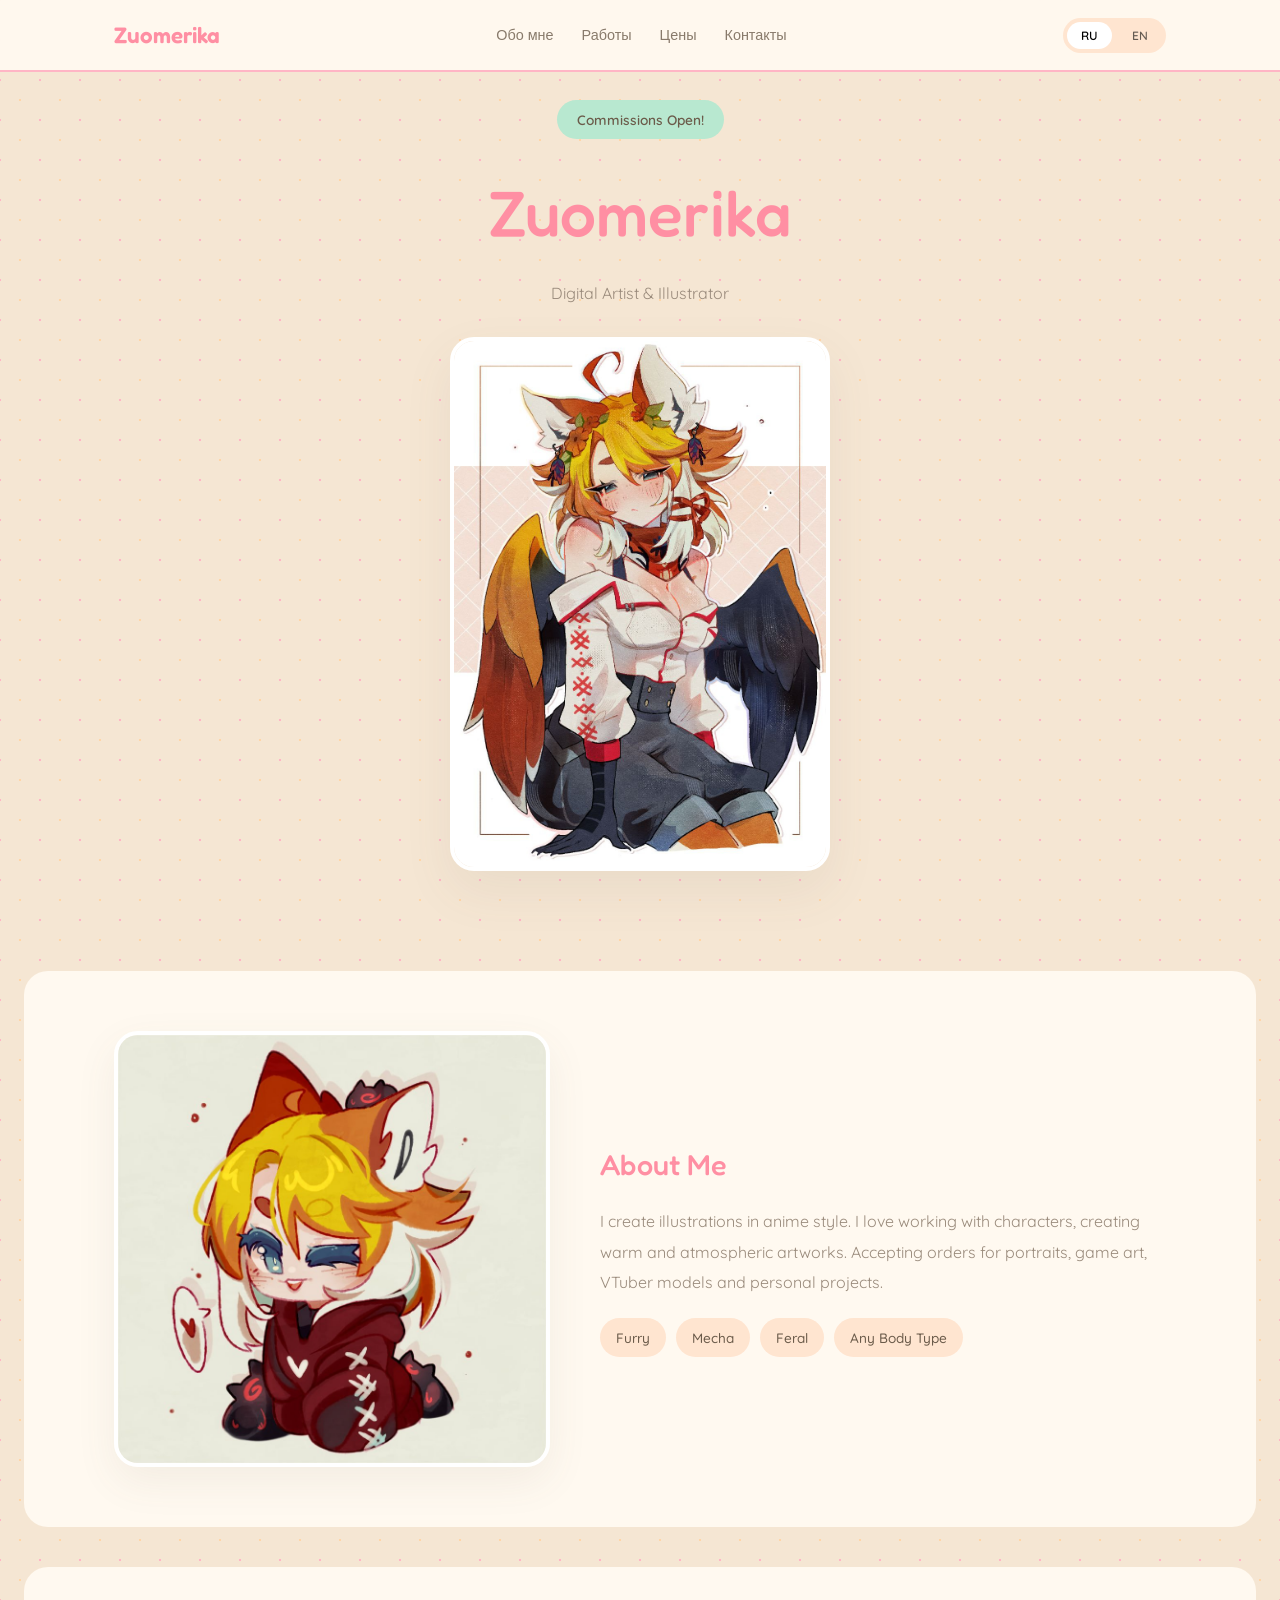
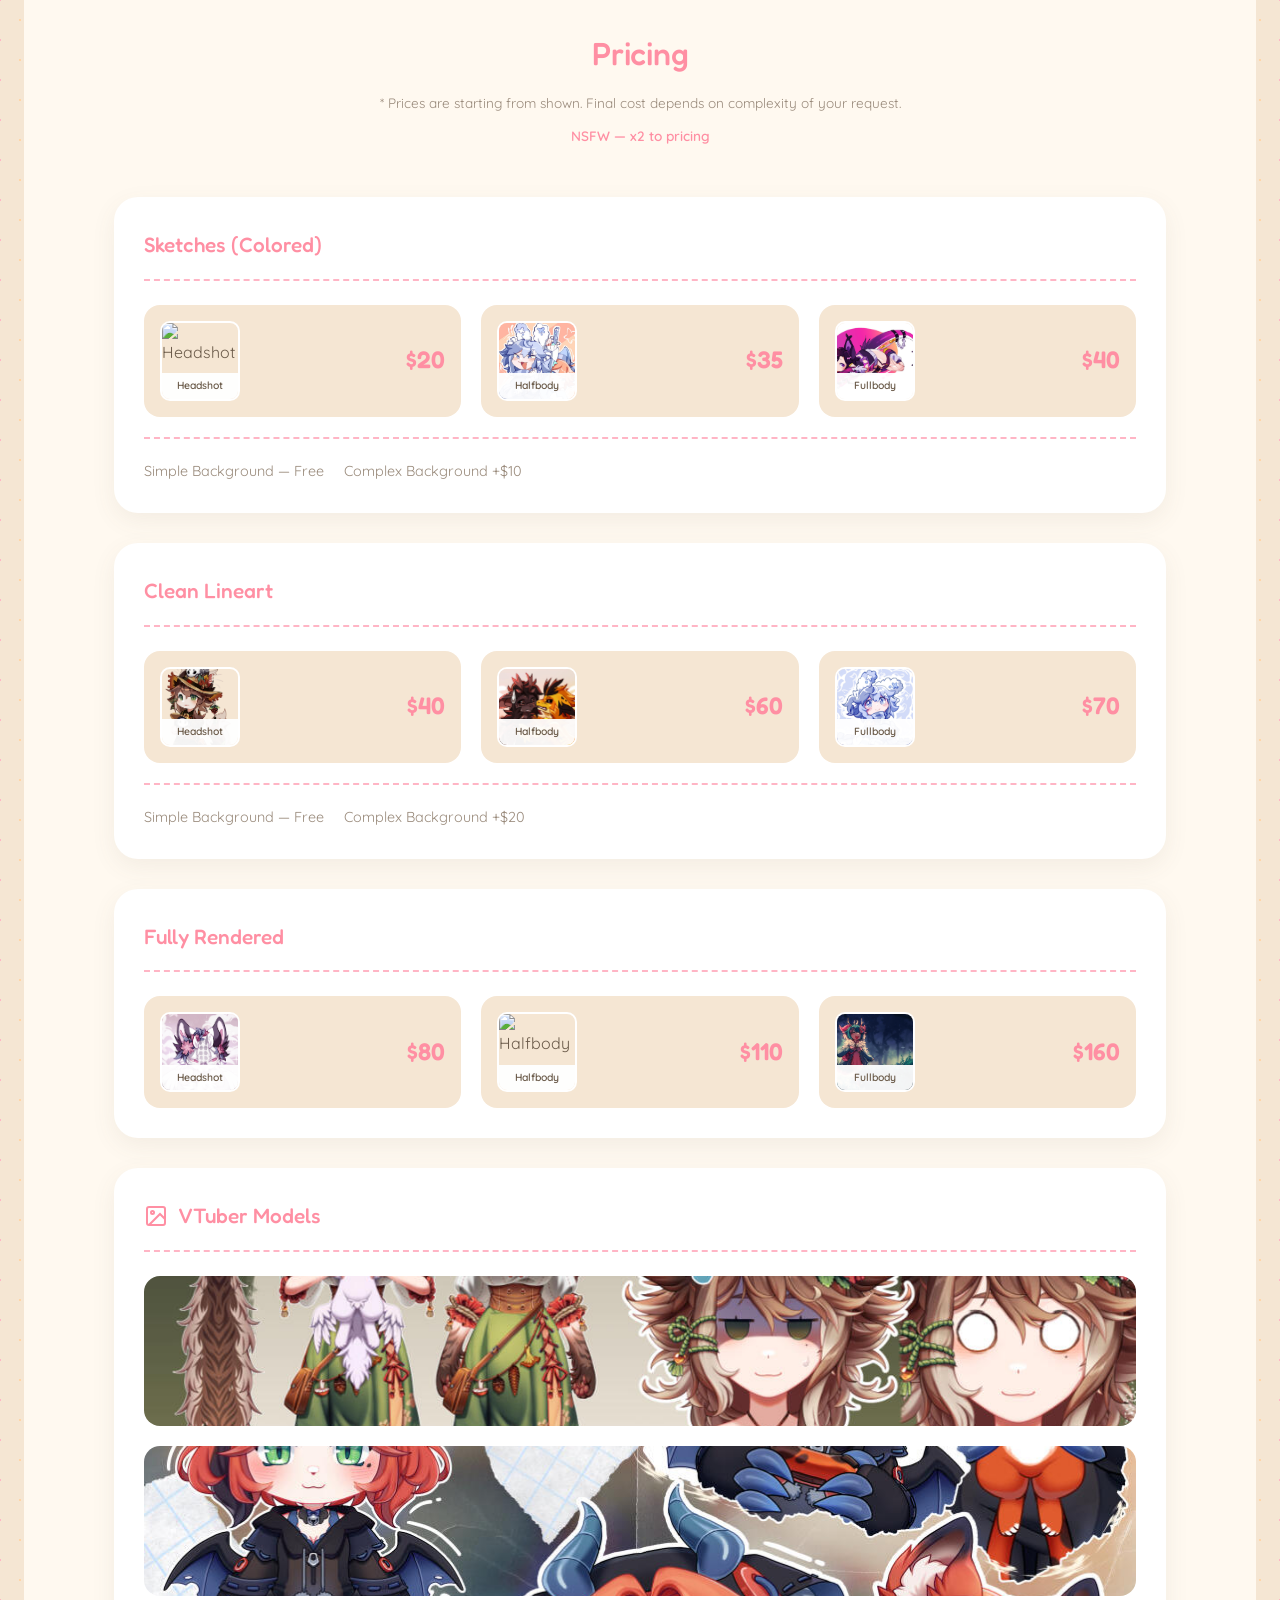
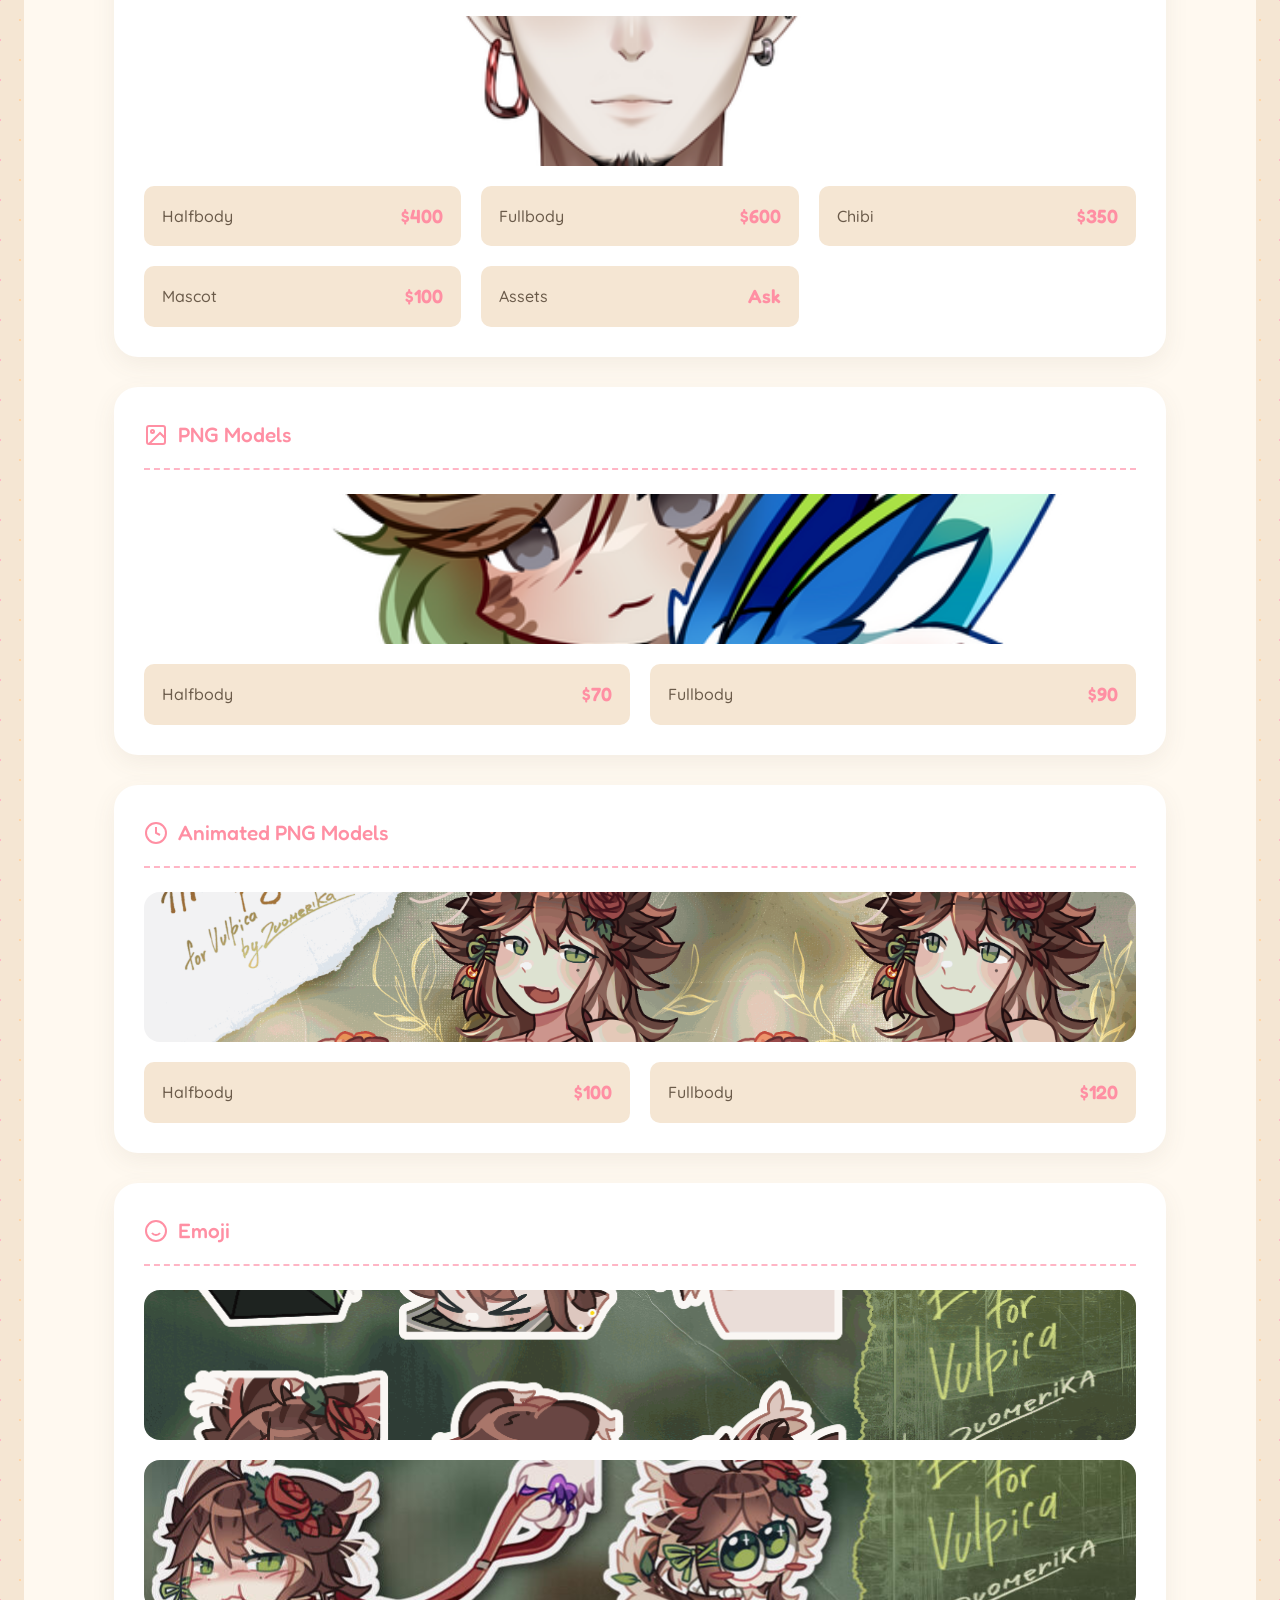
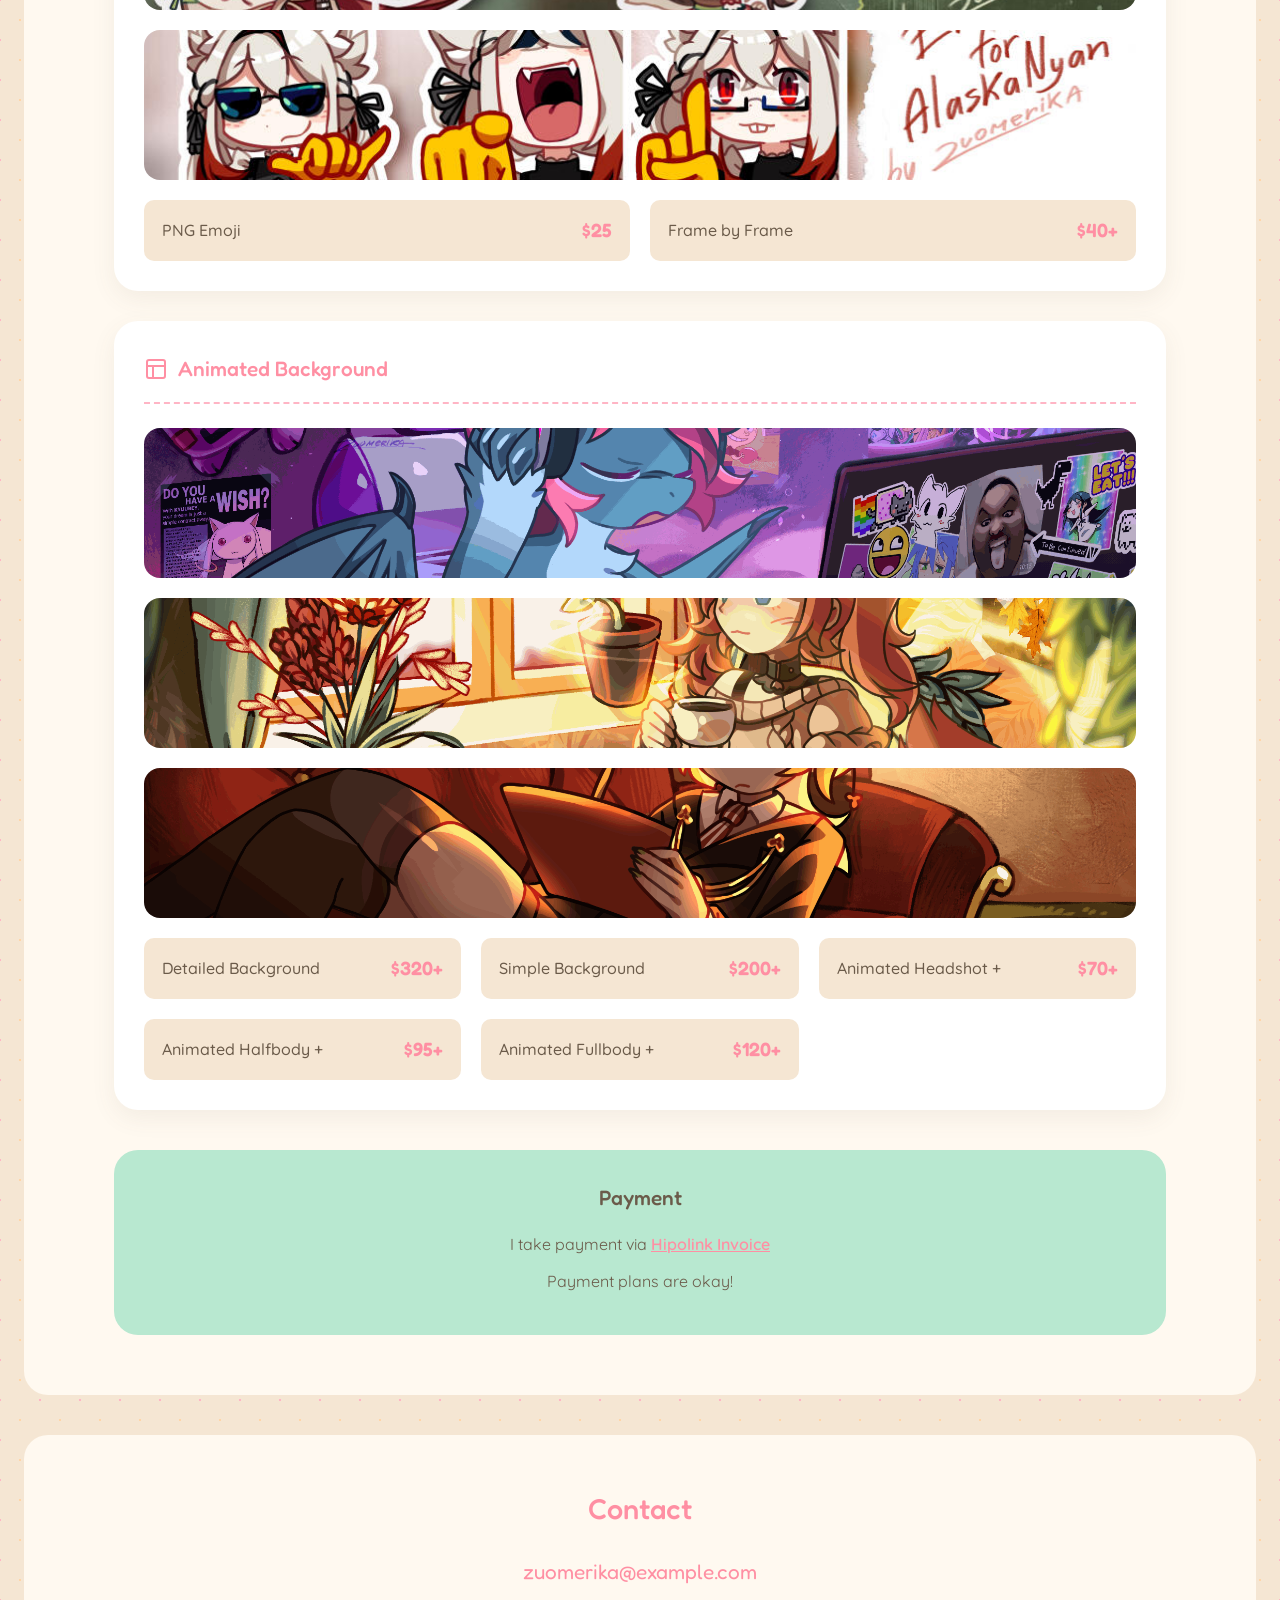
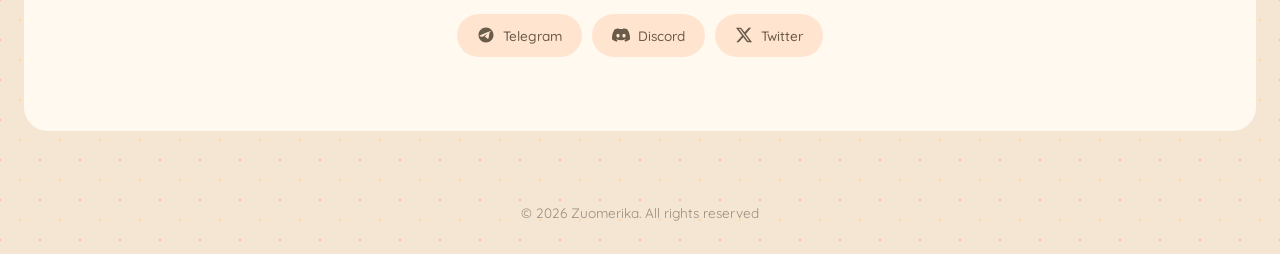
==== commit 6cd1d6ce: "1" ====
--- a/index.html
+++ b/index.html
@@ -206,7 +206,7 @@
                 </div>
                 <div class="pricing-image-banner vtuber-banner">
                     <img src="images/vtuber-banner2.jpg" alt="VTuber Models 1">
-                </div>
+                </div> 
                 <div class="pricing-image-banner vtuber-banner">
                     <img src="images/vtuber-banner3.png" alt="VTuber Models 1">
                 </div>
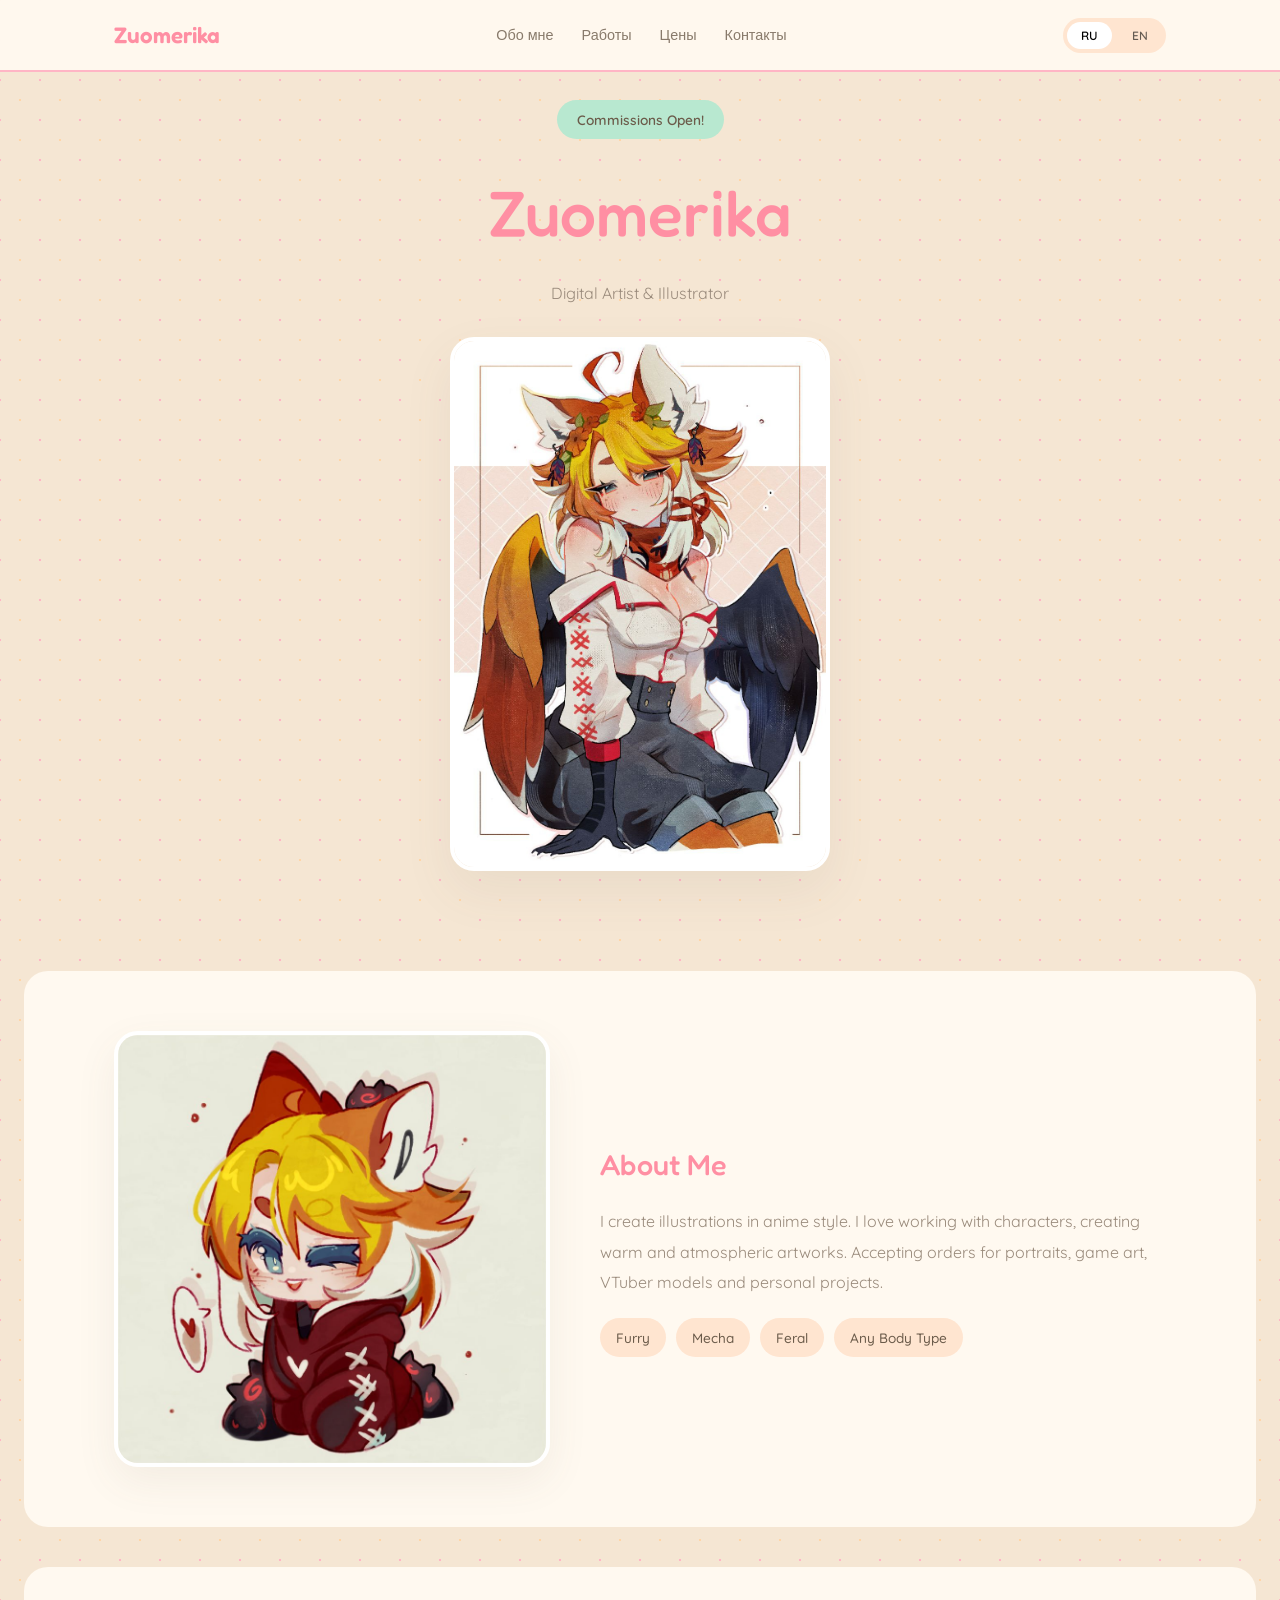
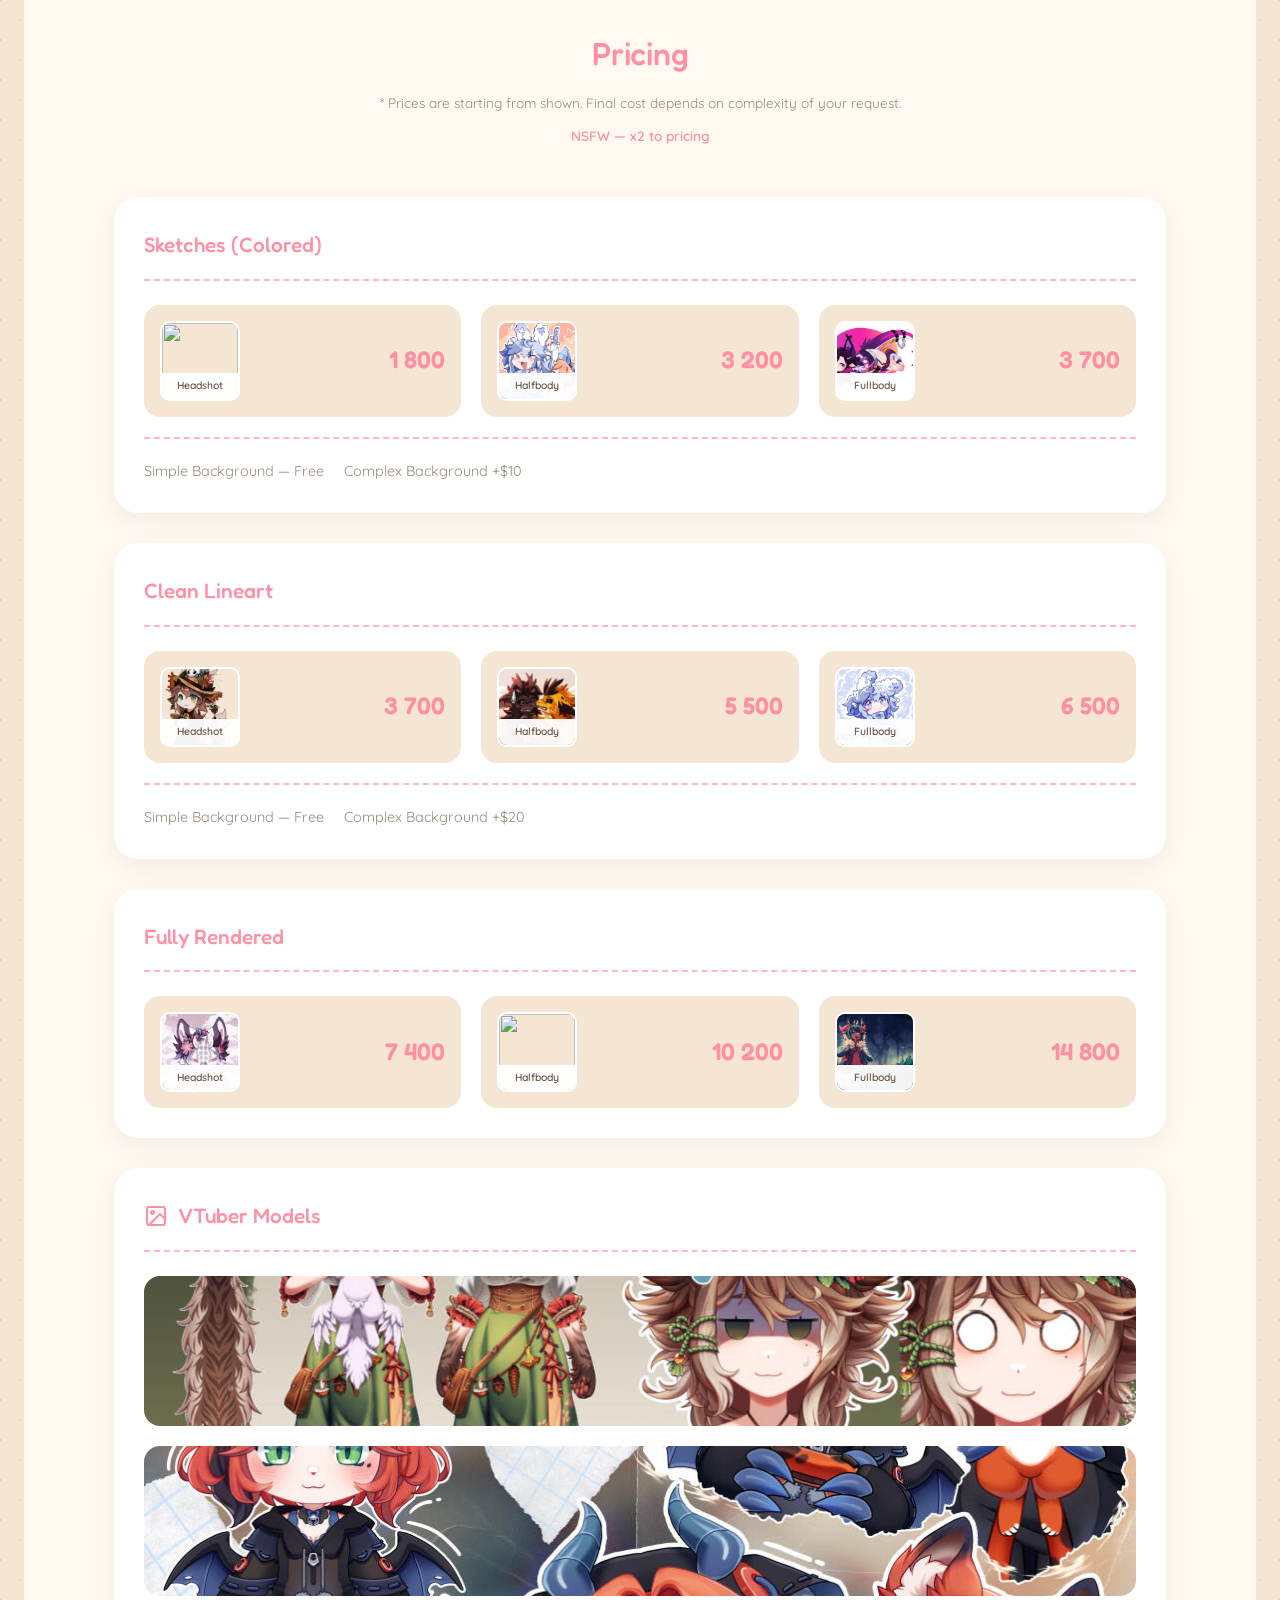
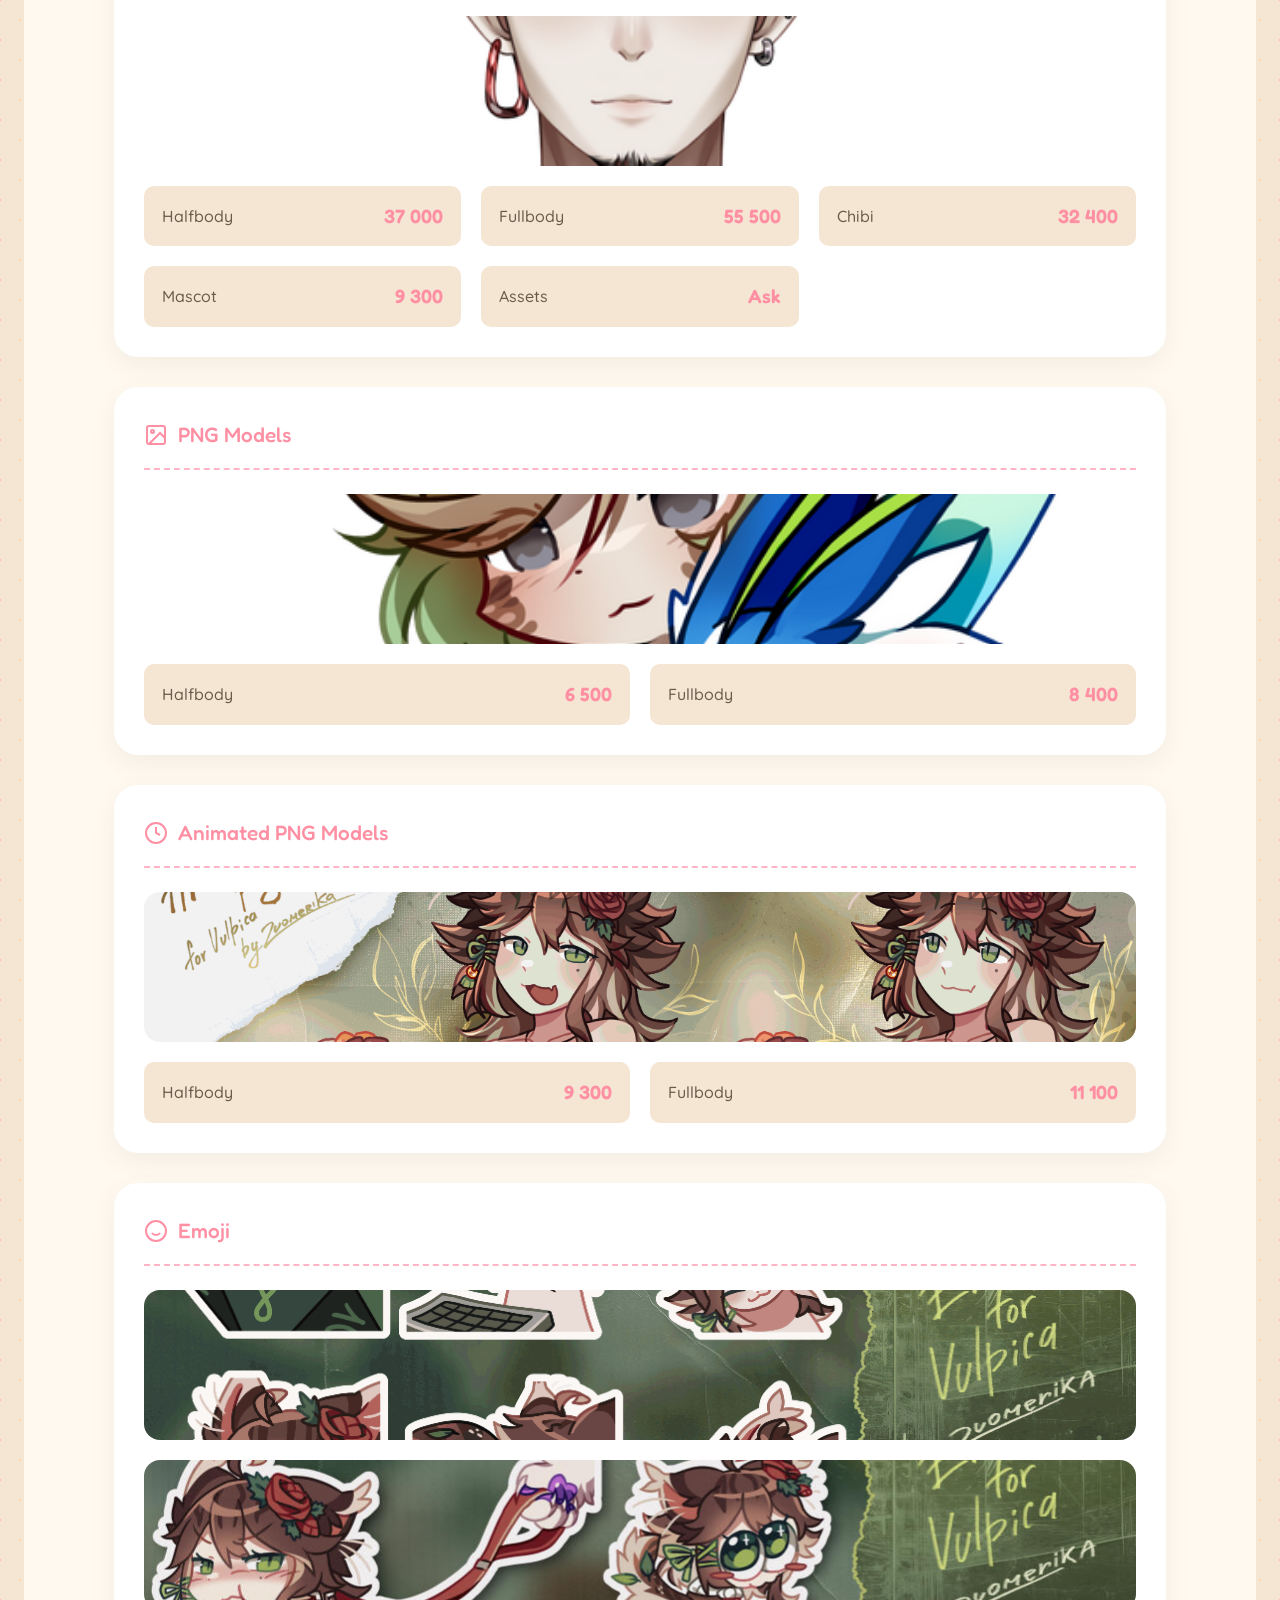
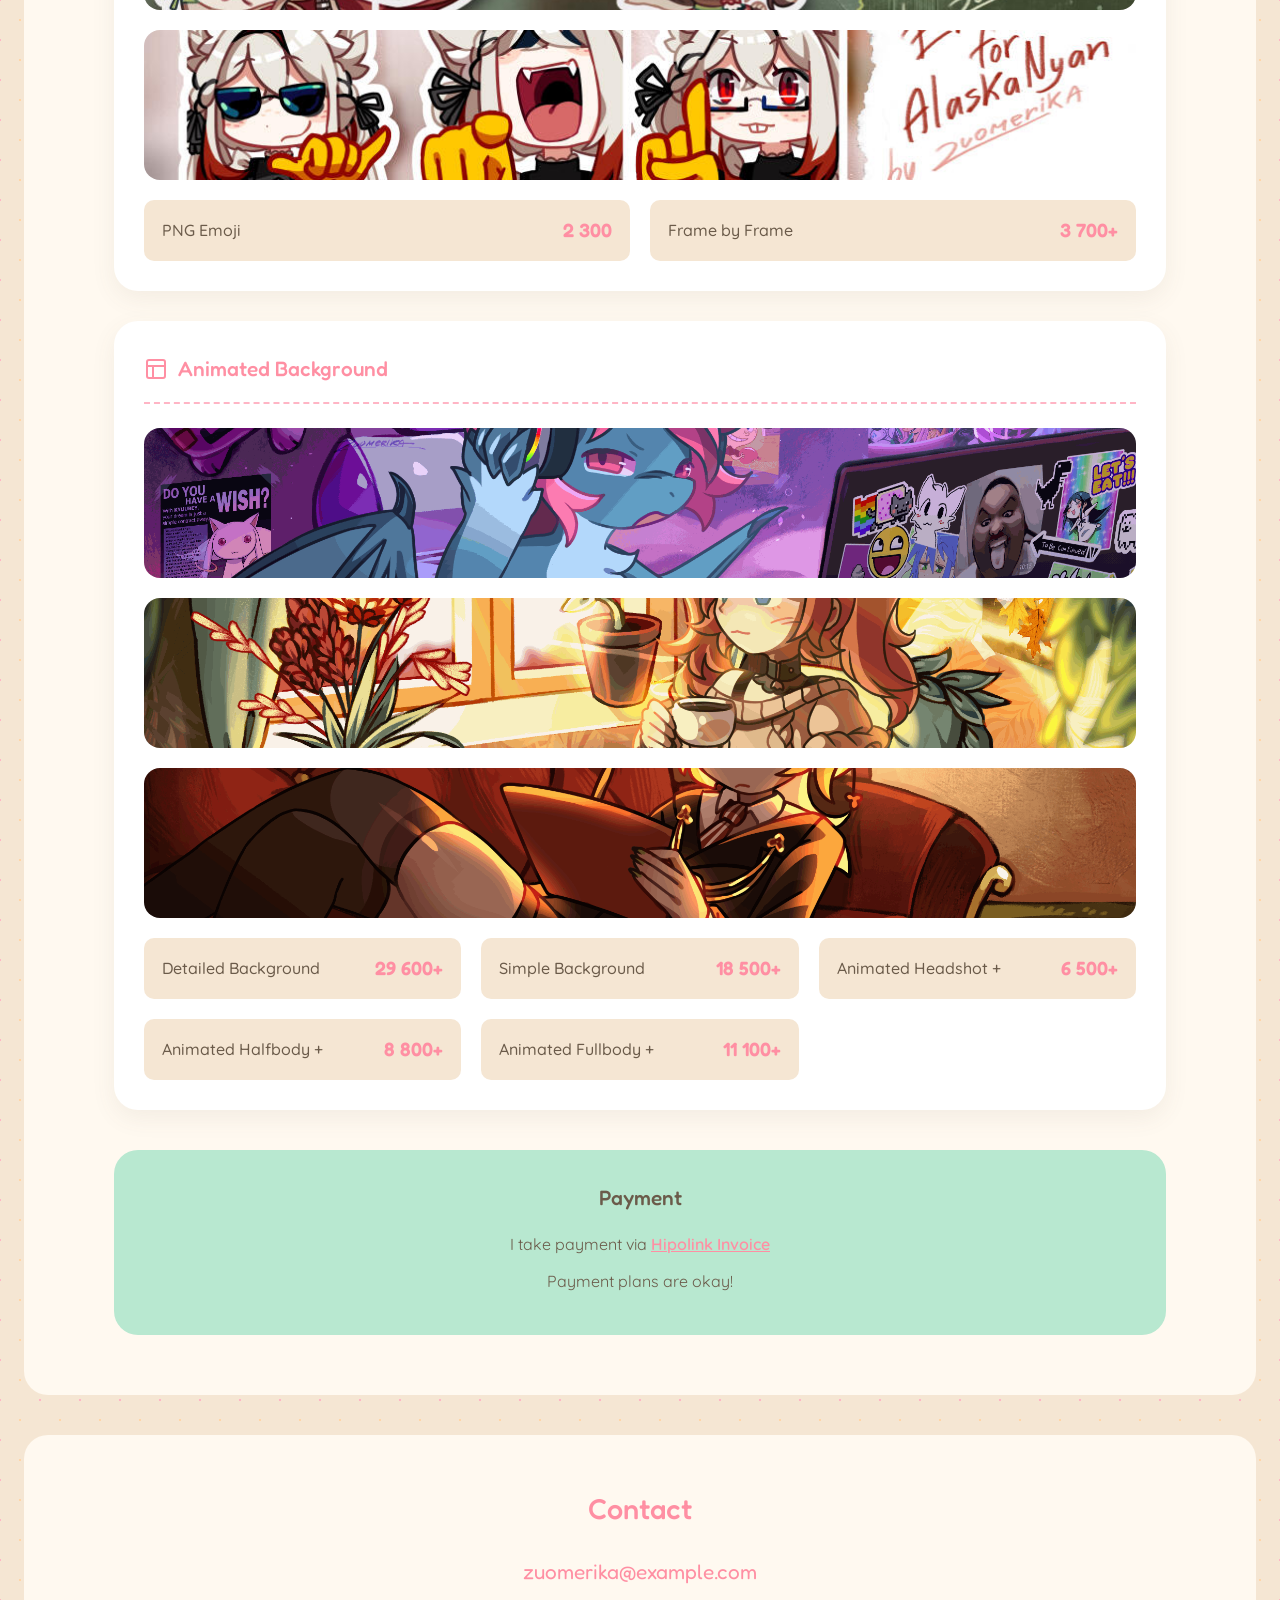
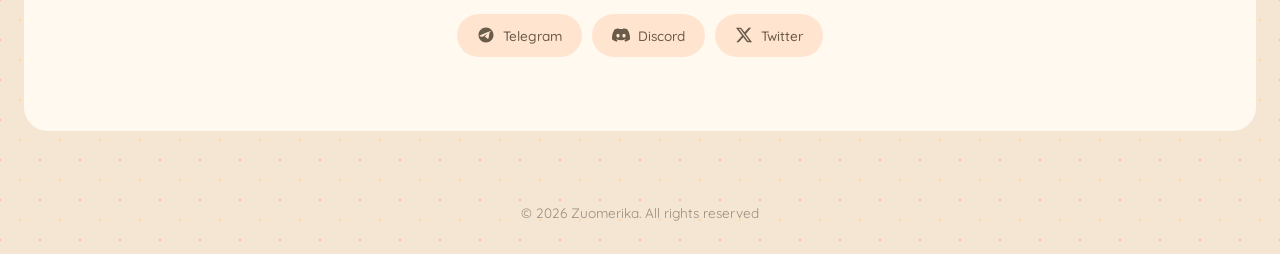
==== commit 07c4dc98: "Update website with performance optimizations and gallery feature Key features implemented: - Added " ====
--- a/index.html
+++ b/index.html
@@ -1,16 +1,9 @@
-
-<!DOCTYPE html>
-<html lang="en">
-<head>
-<meta charset="UTF-8">
-<meta name="viewport" content="width=device-width, initial-scale=1.0">
-</head>
-<body>
 <!DOCTYPE html>
 <html lang="ru">
 <head>
     <meta charset="UTF-8">
     <meta name="viewport" content="width=device-width, initial-scale=1.0">
+    <meta name="description" content="Zuomerika - Digital Artist & Illustrator. Commissions open for portraits, game art, VTuber models and more.">
     <title>Zuomerika's Commissions</title>
     <link rel="stylesheet" href="style.css">
     <link rel="preconnect" href="https://fonts.googleapis.com">
@@ -48,7 +41,7 @@
             <h1 class="hero-title">Zuomerika</h1>
             <p class="hero-subtitle" data-i18n="hero_subtitle">Digital Artist & Illustrator</p>
             <div class="hero-image">
-                <img src="images/hero.jpg" alt="Zuomerika Art">
+                <img src="images/hero.jpg" fetchpriority="high" loading="eager">
             </div>
         </div>
     </section>
@@ -57,7 +50,7 @@
     <section class="about" id="about">
         <div class="container about-content">
             <div class="about-image">
-                <img src="images/about.jpg" alt="About">
+                <img src="images/about.jpg" loading="lazy">
             </div>
             <div class="about-text">
                 <h2 data-i18n="about_title">About Me</h2>
@@ -87,7 +80,7 @@
                 <div class="pricing-list">
                     <div class="price-item">
                         <div class="price-img">
-                            <img src="images/sketch-head.jpg" alt="Headshot">
+                            <img src="images/sketch-head.jpg" loading="lazy">
                             <span class="price-label" data-i18n="headshot">Headshot</span>
                         </div>
                         <div class="price-value">
@@ -96,7 +89,7 @@
                     </div>
                     <div class="price-item">
                         <div class="price-img">
-                            <img src="images/sketch-half.jpg" alt="Halfbody">
+                            <img src="images/sketch-half.jpg" loading="lazy">
                             <span class="price-label" data-i18n="halfbody">Halfbody</span>
                         </div>
                         <div class="price-value">
@@ -105,7 +98,7 @@
                     </div>
                     <div class="price-item">
                         <div class="price-img">
-                            <img src="images/sketch-full.jpg" alt="Fullbody">
+                            <img src="images/sketch-full.jpg" loading="lazy">
                             <span class="price-label" data-i18n="fullbody">Fullbody</span>
                         </div>
                         <div class="price-value">
@@ -125,7 +118,7 @@
                 <div class="pricing-list">
                     <div class="price-item">
                         <div class="price-img">
-                            <img src="images/line-head.png" alt="Headshot">
+                            <img src="images/line-head.png" loading="lazy">
                             <span class="price-label" data-i18n="headshot">Headshot</span>
                         </div>
                         <div class="price-value">
@@ -134,7 +127,7 @@
                     </div>
                     <div class="price-item">
                         <div class="price-img">
-                            <img src="images/line-half.jpg" alt="Halfbody">
+                            <img src="images/line-half.jpg" loading="lazy">
                             <span class="price-label" data-i18n="halfbody">Halfbody</span>
                         </div>
                         <div class="price-value">
@@ -143,7 +136,7 @@
                     </div>
                     <div class="price-item">
                         <div class="price-img">
-                            <img src="images/line-full.jpg" alt="Fullbody">
+                            <img src="images/line-full.jpg" loading="lazy">
                             <span class="price-label" data-i18n="fullbody">Fullbody</span>
                         </div>
                         <div class="price-value">
@@ -163,7 +156,7 @@
                 <div class="pricing-list">
                     <div class="price-item">
                         <div class="price-img">
-                            <img src="images/render-head.jpg" alt="Headshot">
+                            <img src="images/render-head.jpg" loading="lazy">
                             <span class="price-label" data-i18n="headshot">Headshot</span>
                         </div>
                         <div class="price-value">
@@ -172,7 +165,7 @@
                     </div>
                     <div class="price-item">
                         <div class="price-img">
-                            <img src="images/render-half.jpg" alt="Halfbody">
+                            <img src="images/render-half.jpg" loading="lazy">
                             <span class="price-label" data-i18n="halfbody">Halfbody</span>
                         </div>
                         <div class="price-value">
@@ -181,7 +174,7 @@
                     </div>
                     <div class="price-item">
                         <div class="price-img">
-                            <img src="images/render-full.jpg" alt="Fullbody">
+                            <img src="images/render-full.jpg" loading="lazy">
                             <span class="price-label" data-i18n="fullbody">Fullbody</span>
                         </div>
                         <div class="price-value">
@@ -202,13 +195,13 @@
                     VTuber Models
                 </h3>
                 <div class="pricing-image-banner vtuber-banner">
-                    <img src="images/vtuber-banner.jpg" alt="VTuber Models 1">
+                    <img src="images/vtuber-banner.jpg" loading="lazy">
                 </div>
                 <div class="pricing-image-banner vtuber-banner">
-                    <img src="images/vtuber-banner2.jpg" alt="VTuber Models 1">
-                </div> 
+                    <img src="images/vtuber-banner2.jpg" loading="lazy">
+                </div>
                 <div class="pricing-image-banner vtuber-banner">
-                    <img src="images/vtuber-banner3.png" alt="VTuber Models 1">
+                    <img src="images/vtuber-banner3.png" loading="lazy">
                 </div>
                 <div class="pricing-list compact">
                     <div class="price-item-compact">
@@ -245,7 +238,7 @@
                     PNG Models
                 </h3>
                 <div class="pricing-image-banner">
-                    <img src="images/png-models.png" alt="PNG Models">
+                    <img src="images/png-models.png" loading="lazy">
                 </div>
                 <div class="pricing-list compact">
                     <div class="price-item-compact">
@@ -269,7 +262,7 @@
                     Animated PNG Models
                 </h3>
                 <div class="pricing-image-banner">
-                    <img src="images/animated-png.gif" alt="Animated PNG">
+                    <img src="images/animated-png.gif" loading="lazy">
                 </div>
                 <div class="pricing-list compact">
                     <div class="price-item-compact">
@@ -295,13 +288,13 @@
                     Emoji
                 </h3>
                 <div class="pricing-image-banner">
-                    <img src="images/png-emoji.gif" alt="Emoji">
-                </div>
-                <div class="pricing-image-banner">
-                    <img src="images/png-emoji2.jpg" alt="Emoji">
-                </div>
-                <div class="pricing-image-banner">
-                    <img src="images/png-emoji3.jpg" alt="Emoji">
+                    <img src="images/png-emoji.gif" loading="lazy">
+                </div>
+                <div class="pricing-image-banner">
+                    <img src="images/png-emoji2.jpg" loading="lazy">
+                </div>
+                <div class="pricing-image-banner">
+                    <img src="images/png-emoji3.jpg" loading="lazy">
                 </div>
                 <div class="pricing-list compact">
                     <div class="price-item-compact">
@@ -326,13 +319,13 @@
                     Animated Background
                 </h3>
                 <div class="pricing-image-banner">
-                    <img src="images/animated-bg.gif" alt="Animated Background">
+                    <img src="images/animated-bg.gif" loading="lazy">
                 </div>
                                 <div class="pricing-image-banner">
-                    <img src="images/animated-bg2.gif" alt="Animated Background">
+                    <img src="images/animated-bg2.gif" loading="lazy">
                 </div>
                                 <div class="pricing-image-banner">
-                    <img src="images/animated-bg3.gif" alt="Animated Background">
+                    <img src="images/animated-bg3.gif" loading="lazy">
                 </div>
                 <div class="pricing-list compact">
                     <div class="price-item-compact">
@@ -408,7 +401,6 @@
         <img src="" alt="Artwork" id="lightboxImage">
     </div>
 
-    <script src="main.js"></script>
+    <script src="main.js" defer></script>
 </body>
 </html>
-                    
--- a/style.css
+++ b/style.css
@@ -21,7 +21,7 @@
     --radius-sm: 10px;
 }
 
-/* ===== RESET ===== */
+/* ===== RESET & BASE ===== */
 *, *::before, *::after {
     margin: 0;
     padding: 0;
@@ -43,6 +43,20 @@
     color: var(--text-primary);
     line-height: 1.7;
     font-weight: 400;
+    -webkit-font-smoothing: antialiased;
+    -moz-osx-font-smoothing: grayscale;
+}
+
+/* Оптимизация производительности анимаций */
+@media (prefers-reduced-motion: reduce) {
+    html {
+        scroll-behavior: auto;
+    }
+    *, *::before, *::after {
+        animation-duration: 0.01ms !important;
+        animation-iteration-count: 1 !important;
+        transition-duration: 0.01ms !important;
+    }
 }
 
 h1, h2, h3, h4 {
@@ -84,8 +98,11 @@
     padding: 16px 0;
     background: rgba(255, 249, 240, 0.95);
     backdrop-filter: blur(10px);
+    -webkit-backdrop-filter: blur(10px);
     z-index: 1000;
     border-bottom: 2px solid var(--accent-pink);
+    will-change: scroll-position;
+    contain: layout style;
 }
 
 .nav-inner {
@@ -297,6 +314,7 @@
     display: grid;
     grid-template-columns: repeat(auto-fit, minmax(220px, 1fr));
     gap: 20px;
+    will-change: scroll-position;
 }
 
 .gallery-item {
@@ -307,7 +325,9 @@
     cursor: pointer;
     box-shadow: 0 8px 25px var(--shadow);
     border: 3px solid var(--white);
-    transition: 0.3s ease;
+    transition: transform 0.3s ease, box-shadow 0.3s ease;
+    will-change: transform;
+    contain: layout style;
 }
 
 .gallery-item:hover {
@@ -320,6 +340,7 @@
     height: 100%;
     object-fit: cover;
     transition: transform 0.5s ease;
+    will-change: transform;
 }
 
 .gallery-item:hover img {
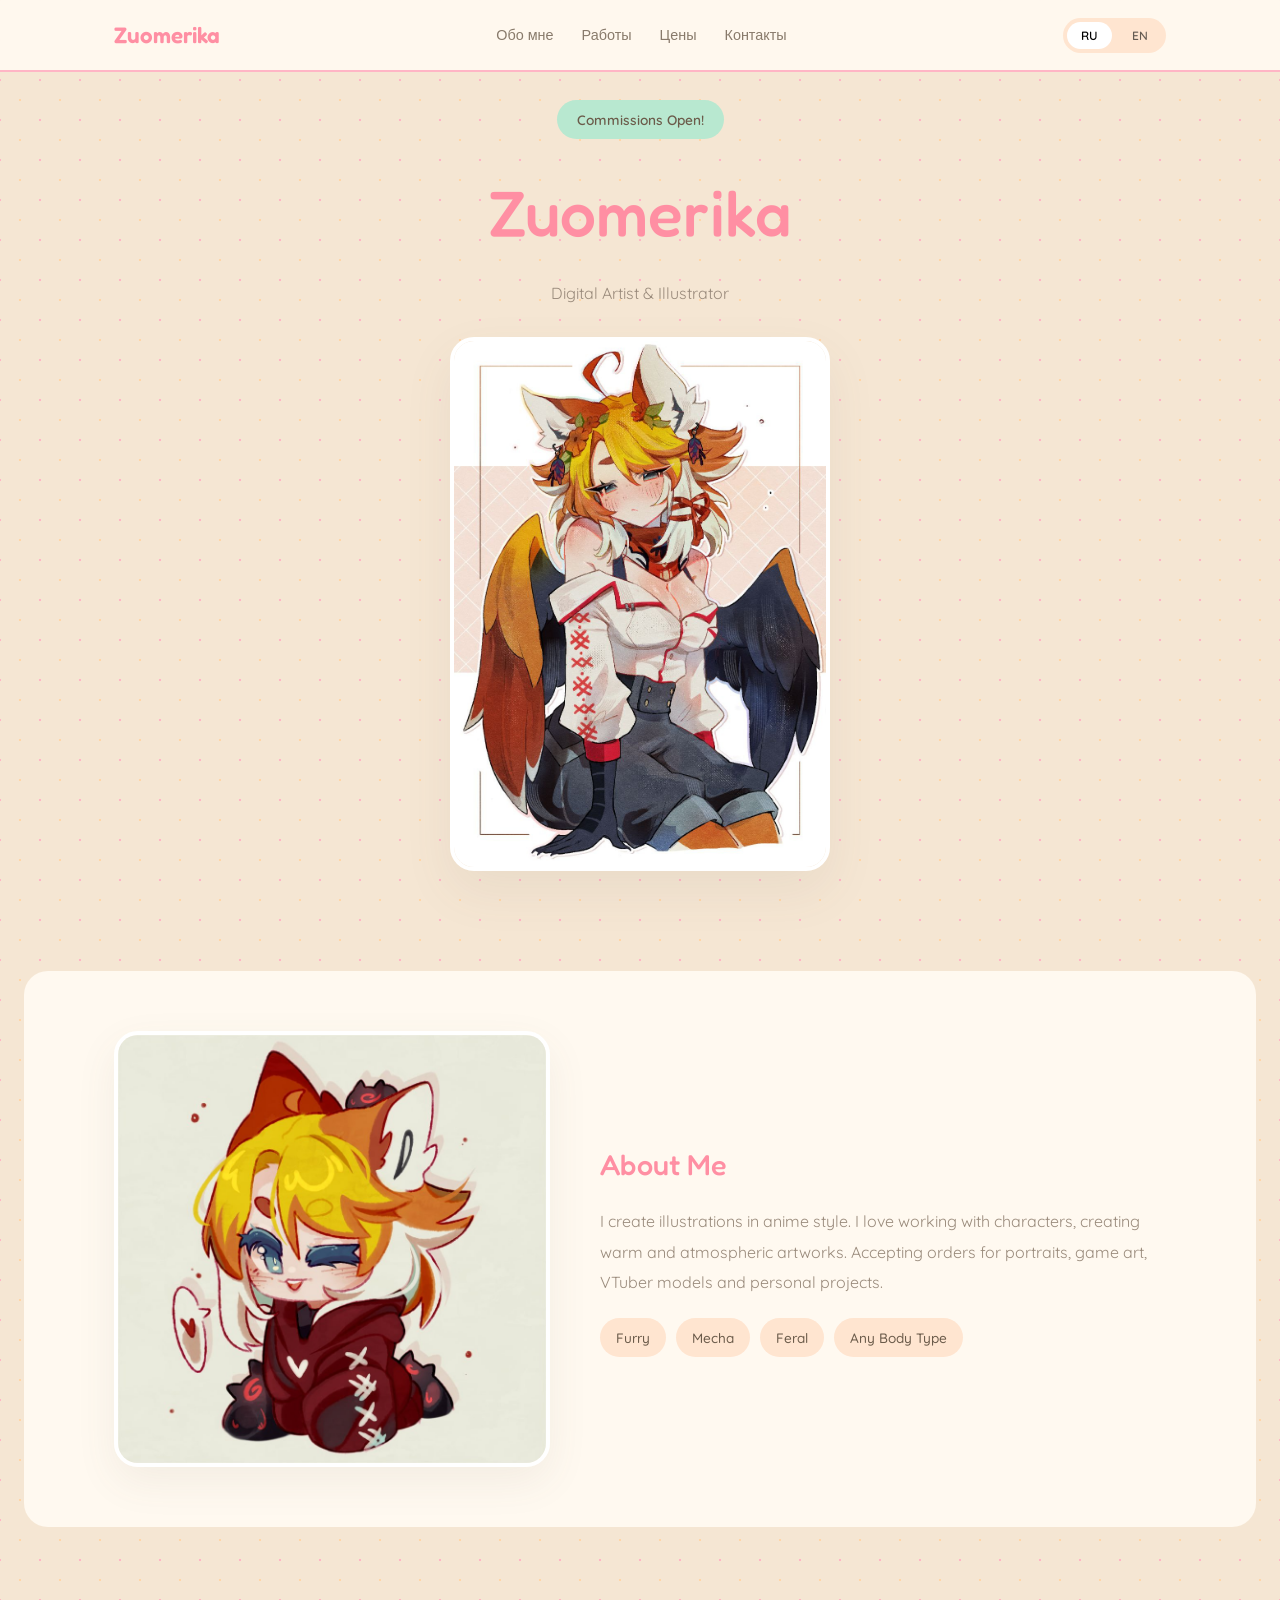
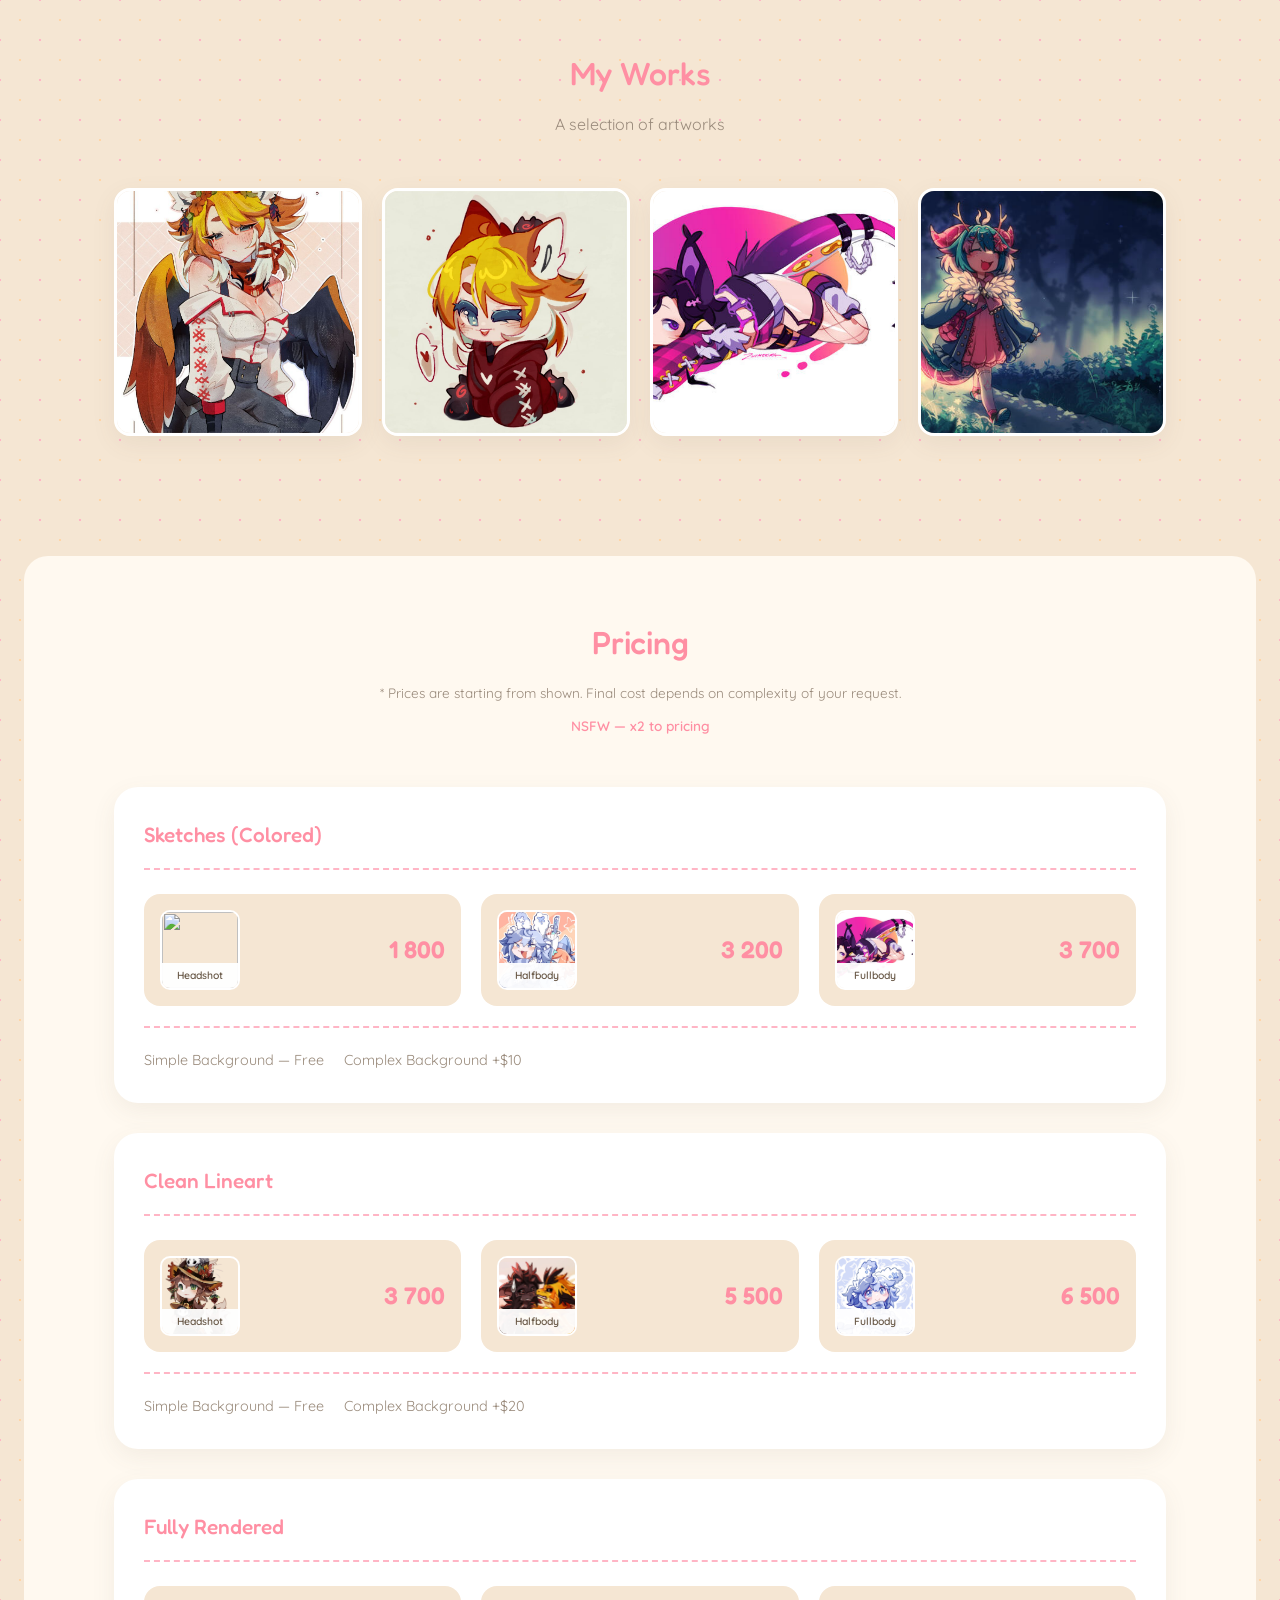
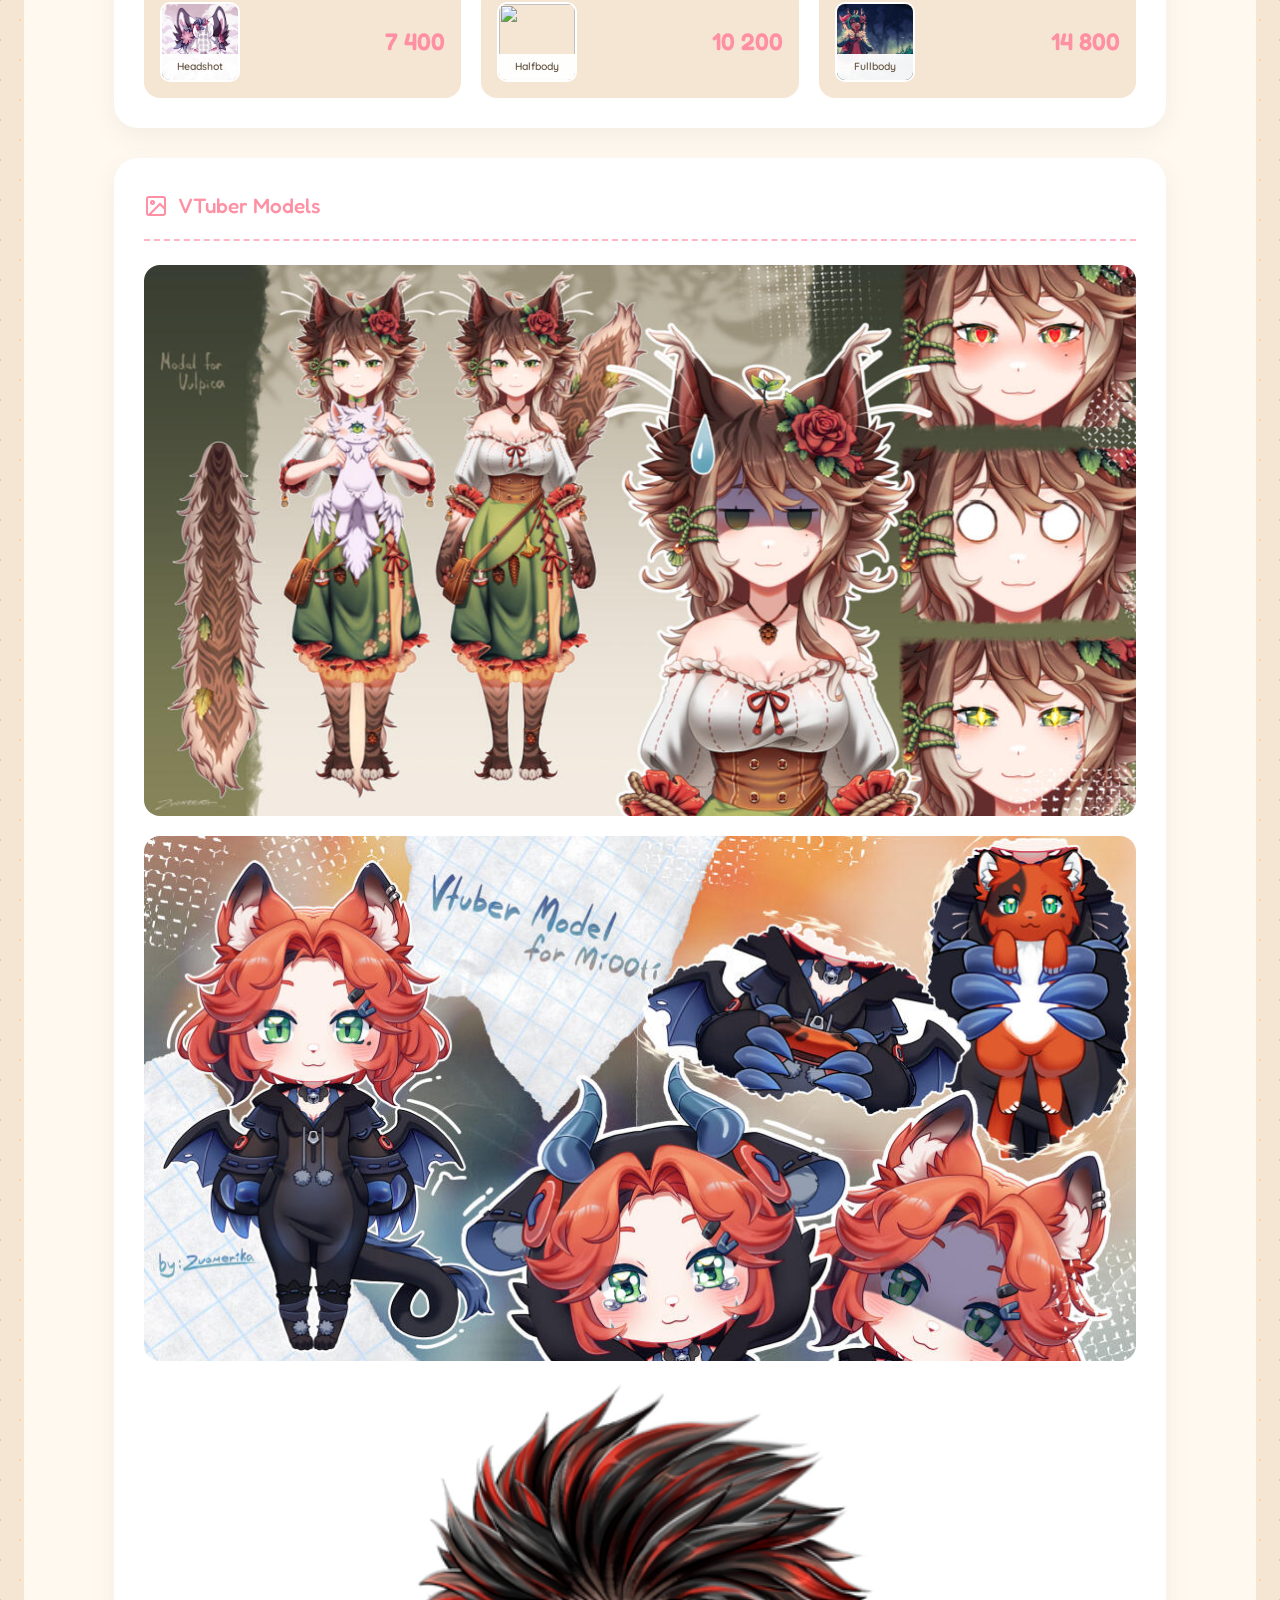
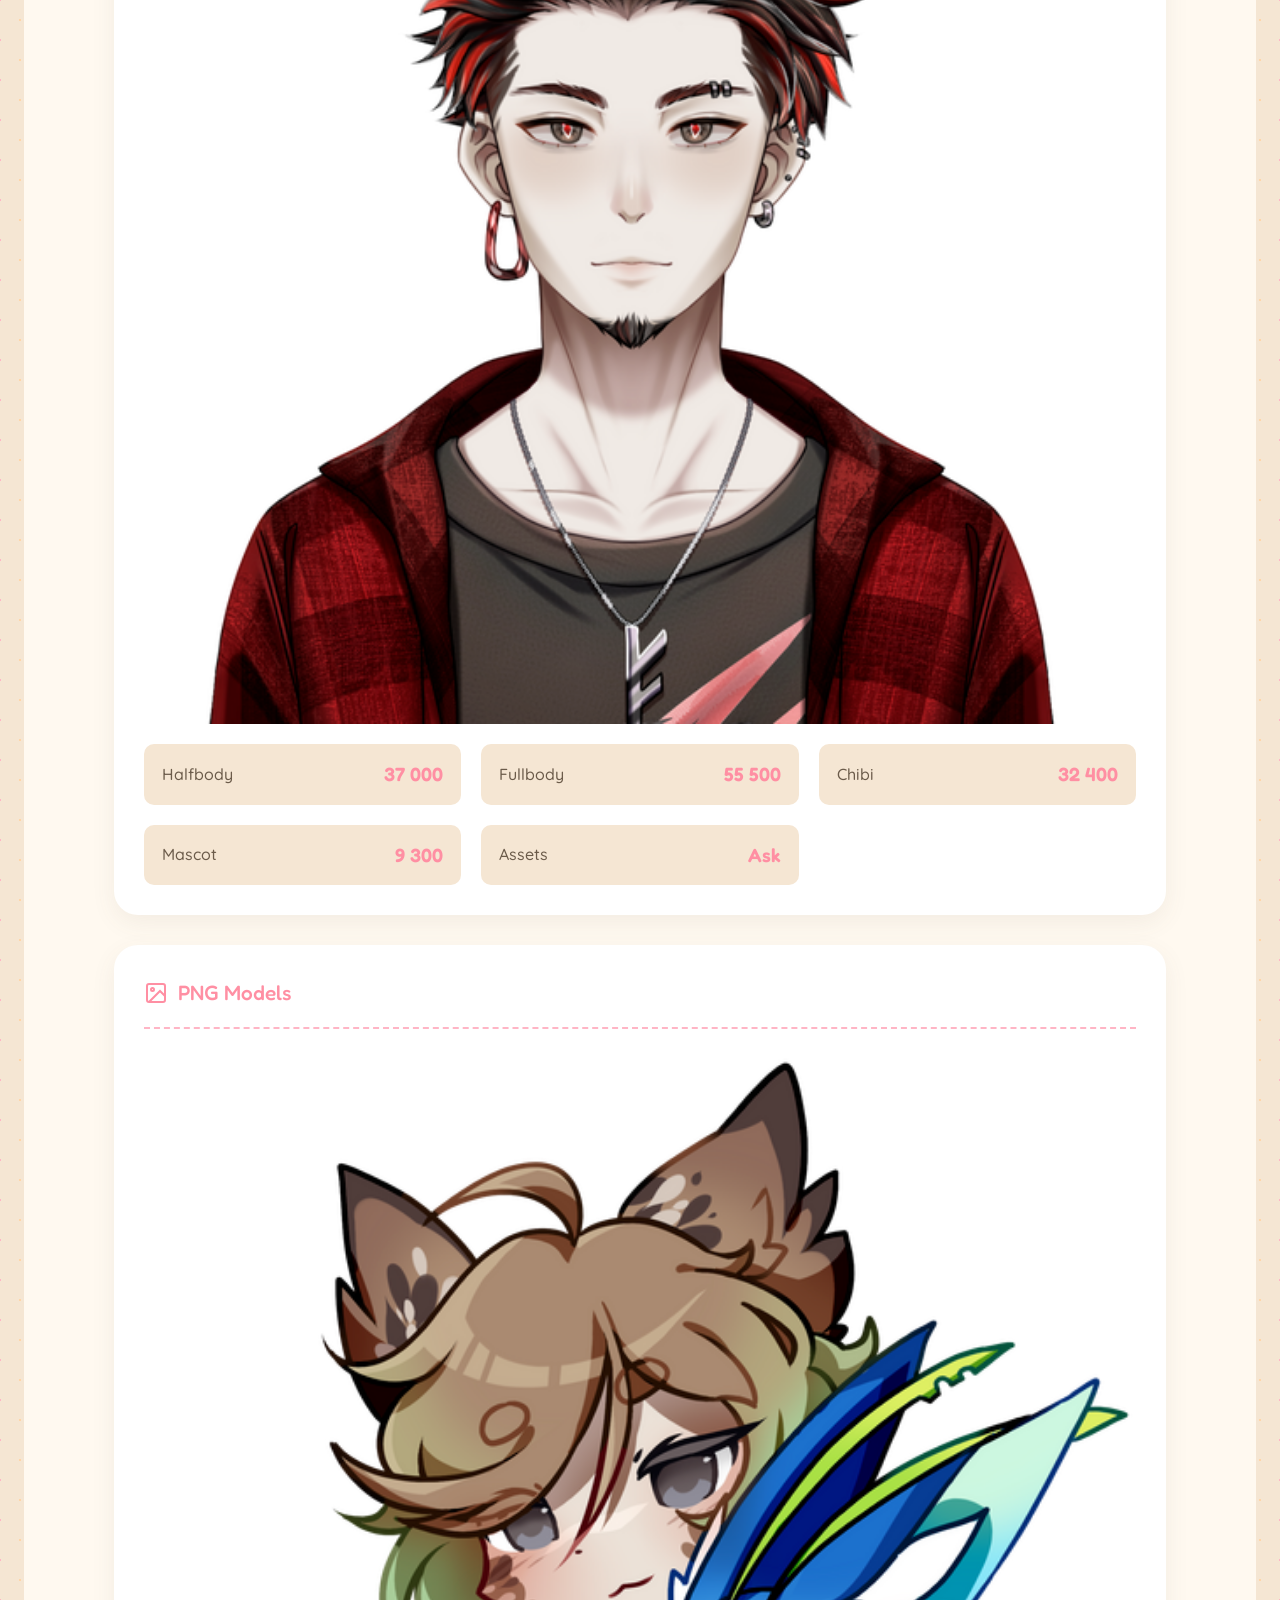
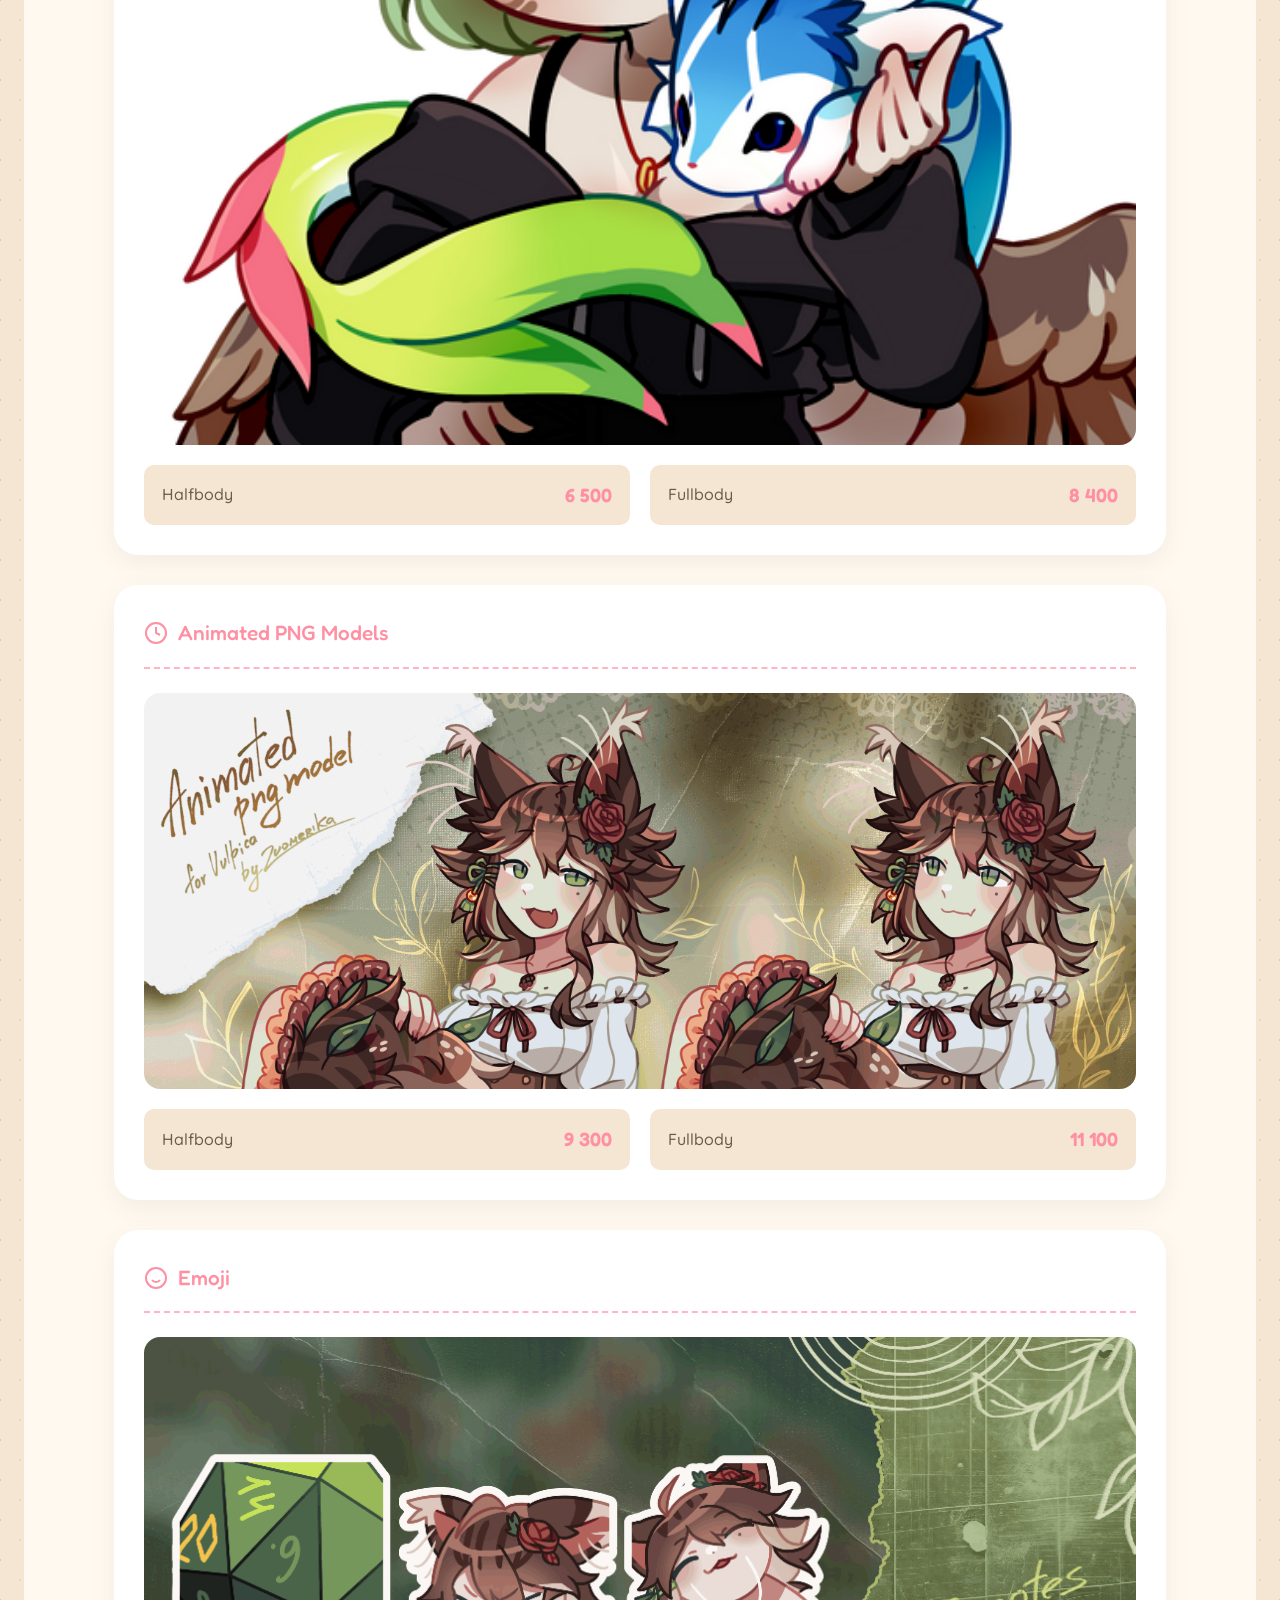
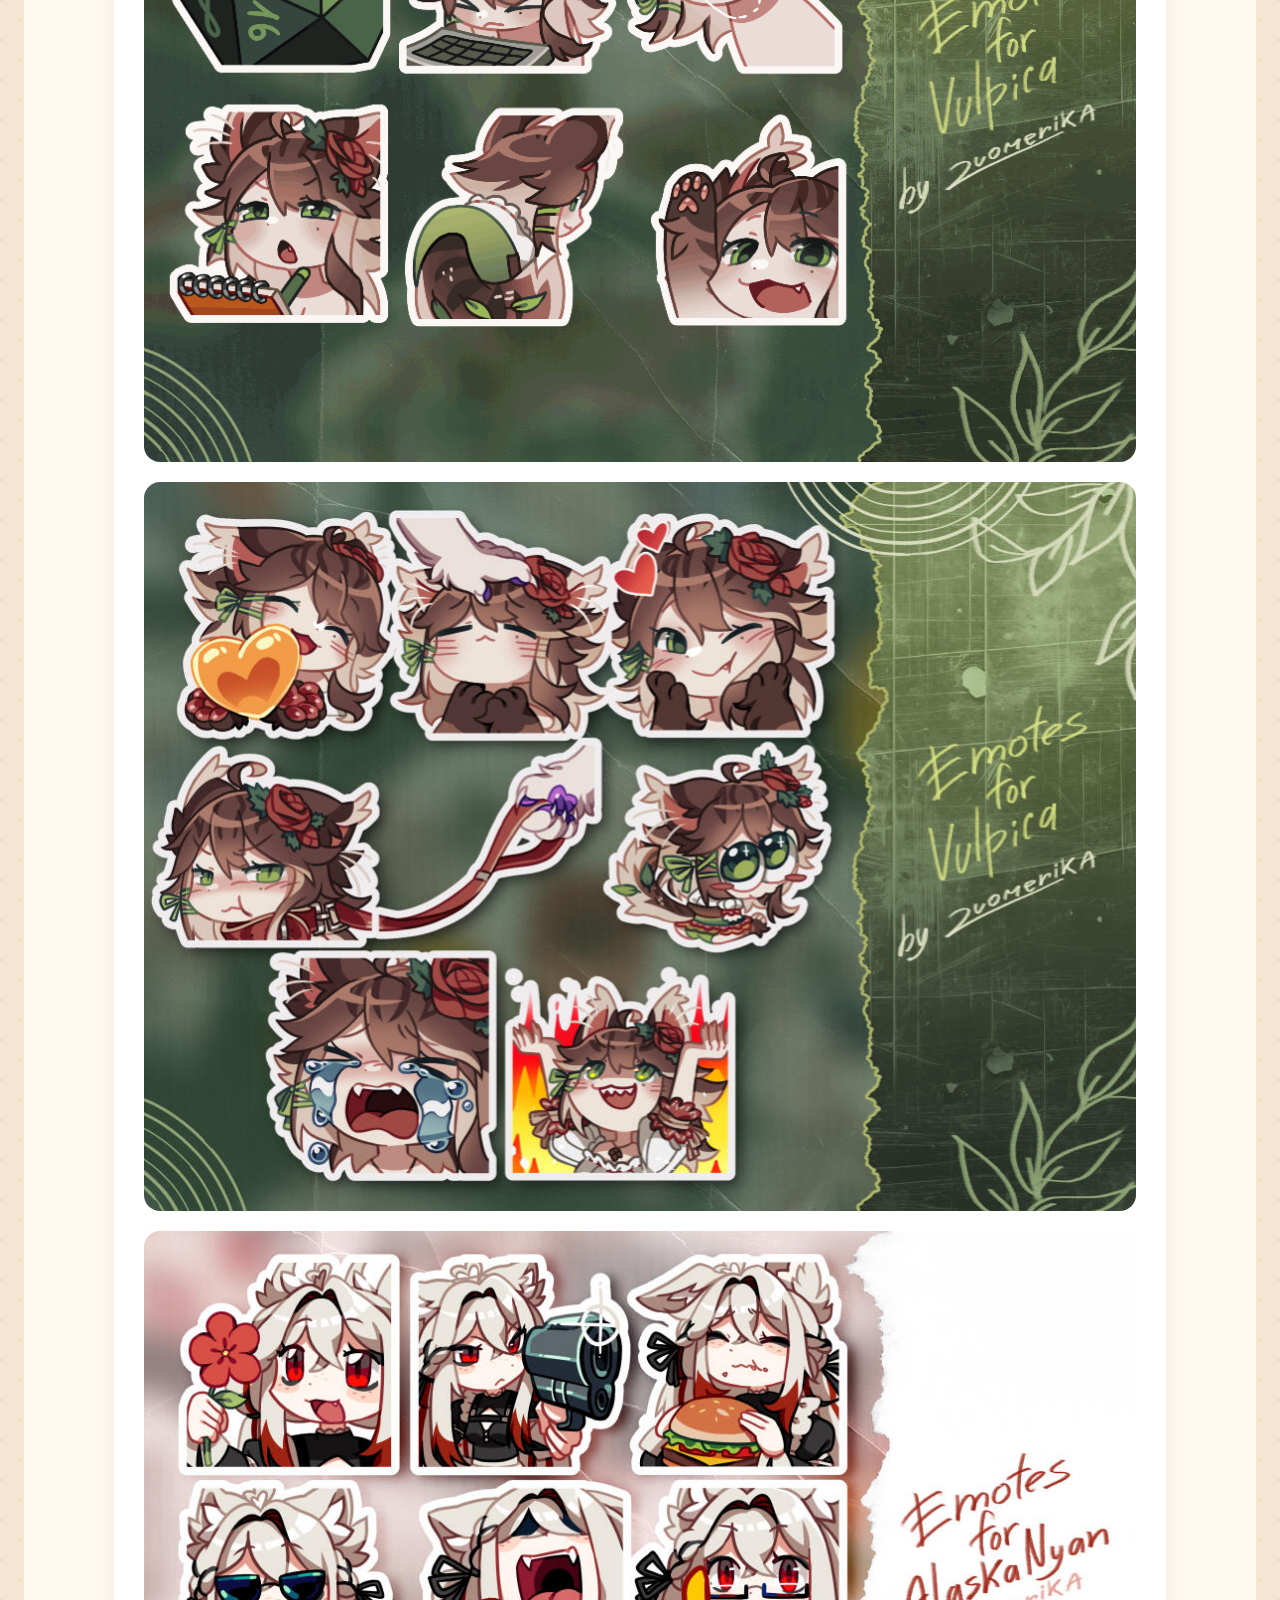
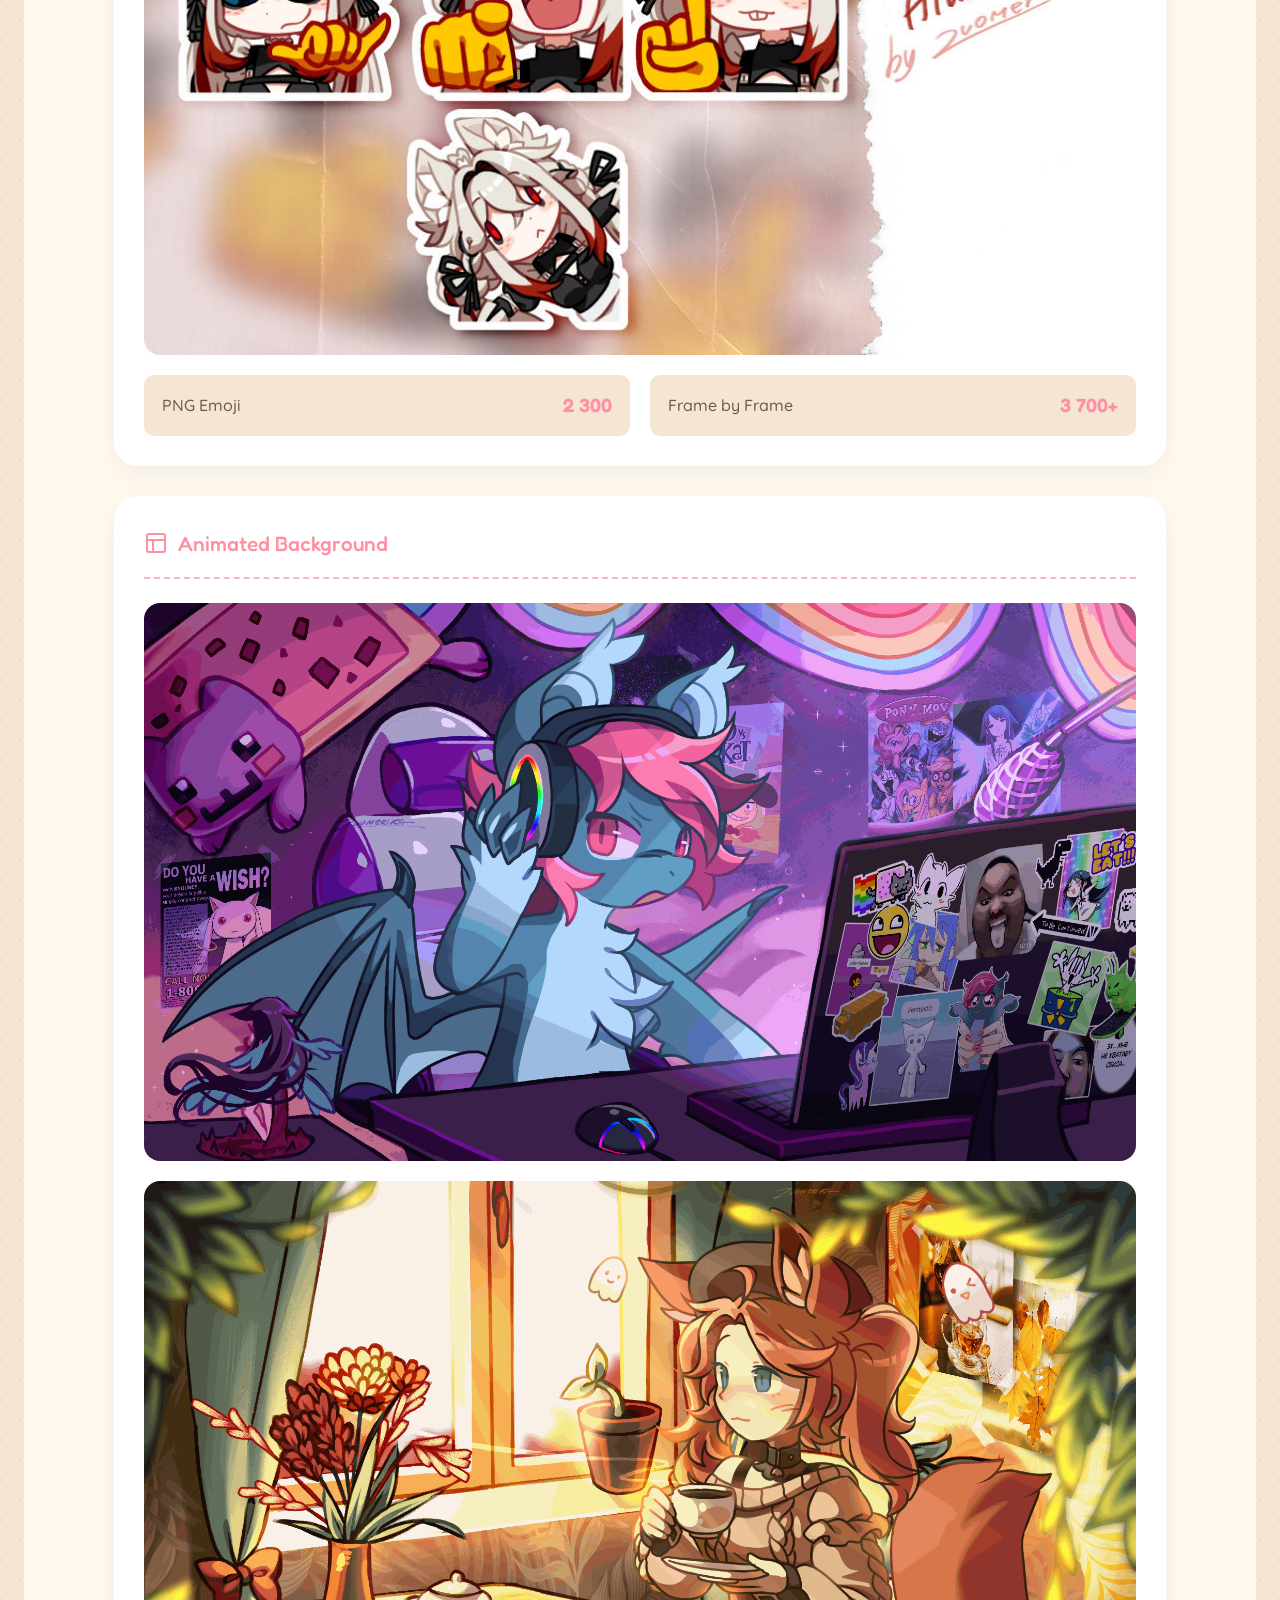
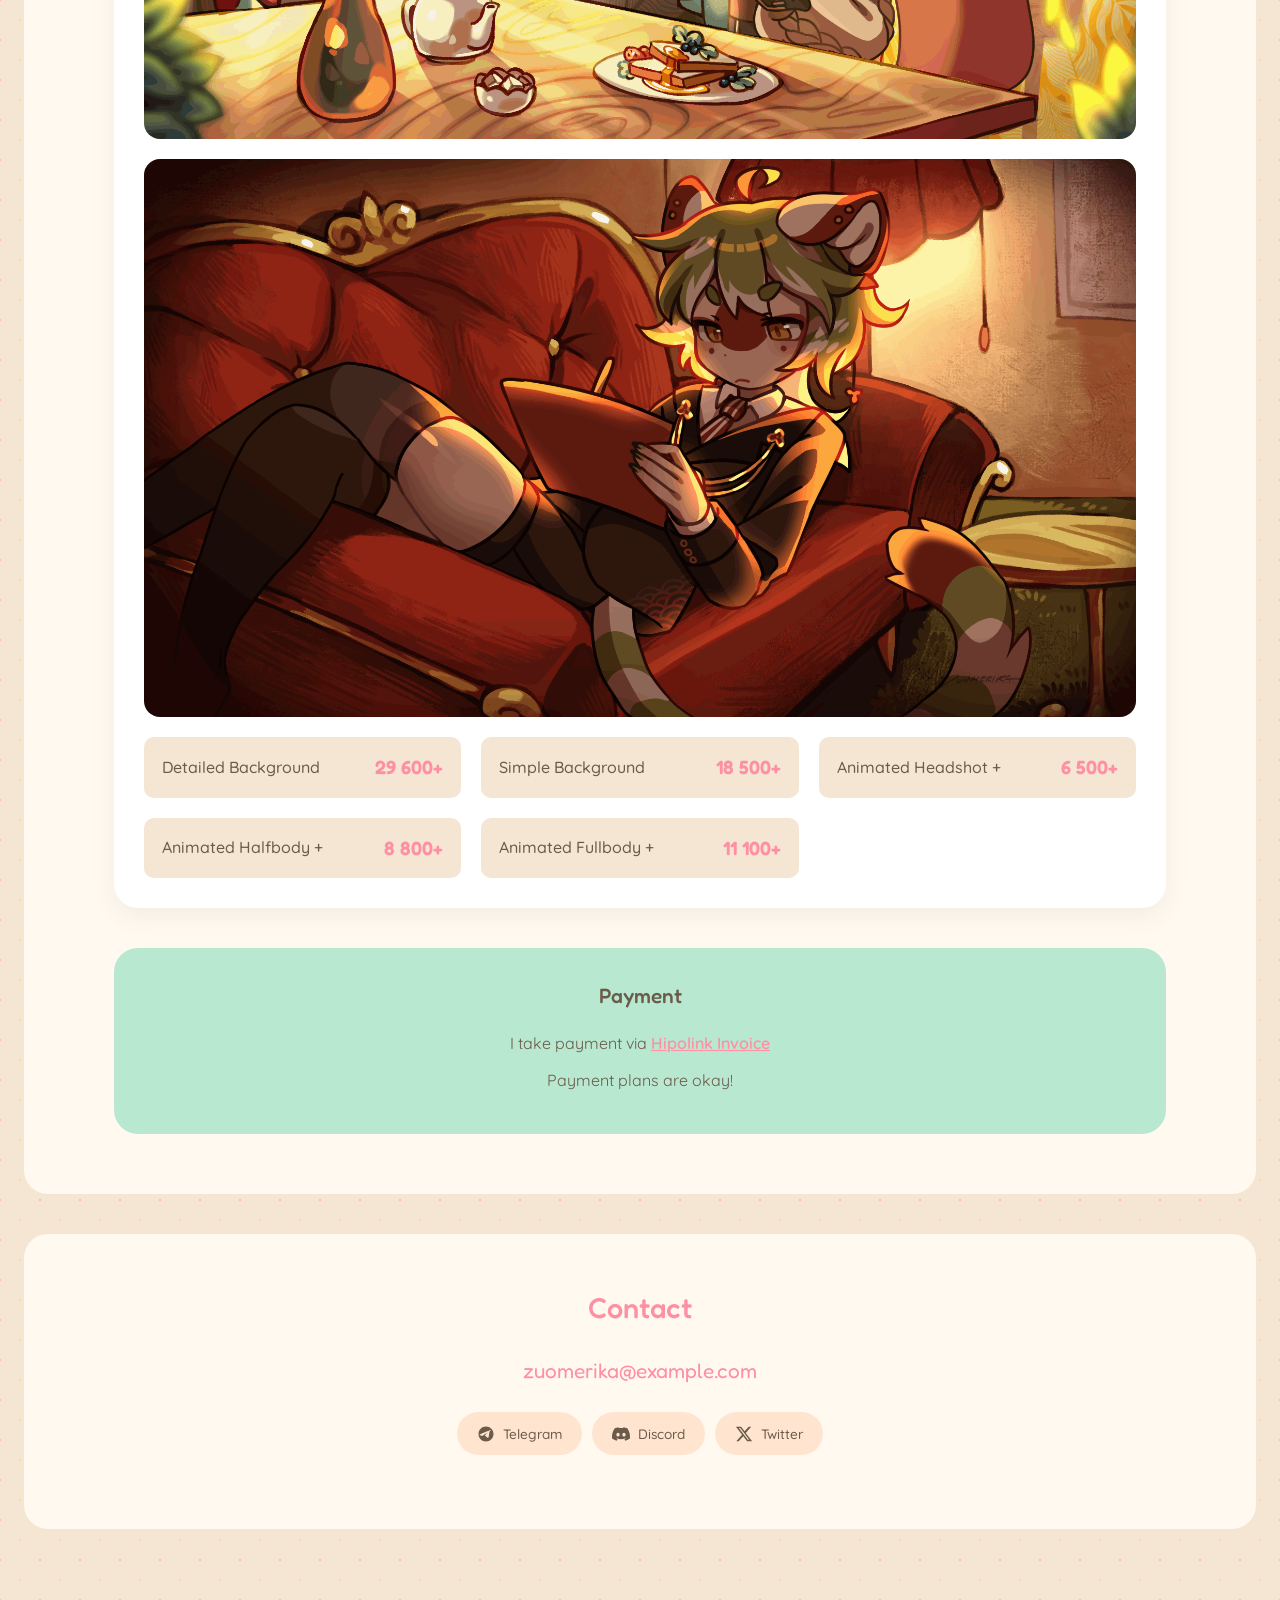
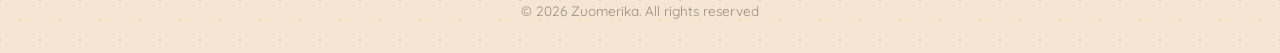
==== commit acb624a6: "update branch" ====
--- a/index.html
+++ b/index.html
@@ -65,6 +65,17 @@
         </div>
     </section>
 
+    <!-- Gallery -->
+    <section class="gallery" id="gallery">
+        <div class="container">
+            <div class="section-header">
+                <h2 data-i18n="gallery_title">My Works</h2>
+                <p data-i18n="gallery_subtitle">A selection of artworks</p>
+            </div>
+            <div class="gallery-grid" id="galleryGrid"></div>
+        </div>
+    </section>
+
     <!-- Pricing -->
     <section class="pricing" id="pricing">
         <div class="container">
--- a/style.css
+++ b/style.css
@@ -382,16 +382,23 @@
 
 .pricing-image-banner {
     width: 100%;
-    height: 150px;
     border-radius: var(--radius-md);
     overflow: hidden;
     margin-bottom: 20px;
+    cursor: pointer;
+    transition: transform 0.3s ease, box-shadow 0.3s ease;
+}
+
+.pricing-image-banner:hover {
+    transform: translateY(-3px);
+    box-shadow: 0 15px 35px var(--shadow-hover);
 }
 
 .pricing-image-banner img {
     width: 100%;
-    height: 100%;
-    object-fit: cover;
+    height: auto;
+    display: block;
+    object-fit: contain;
 }
 
 .pricing-list {
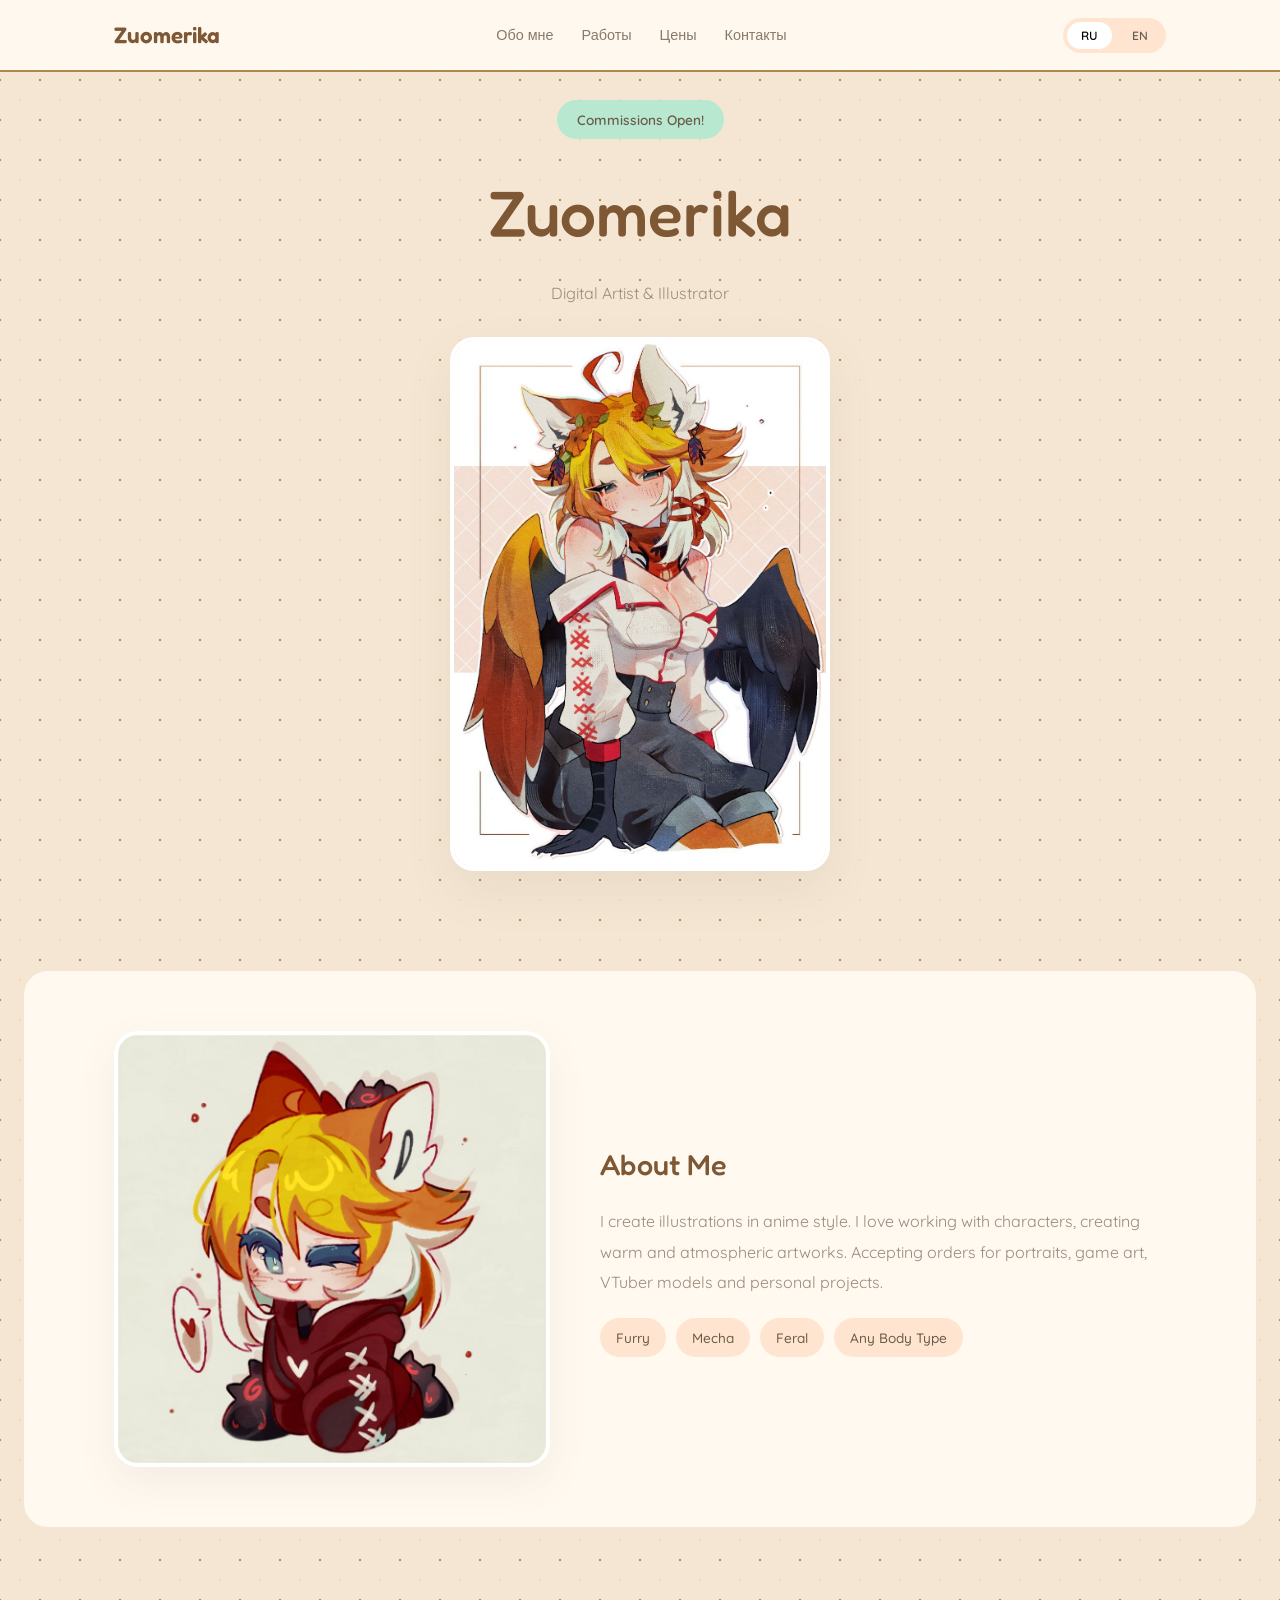
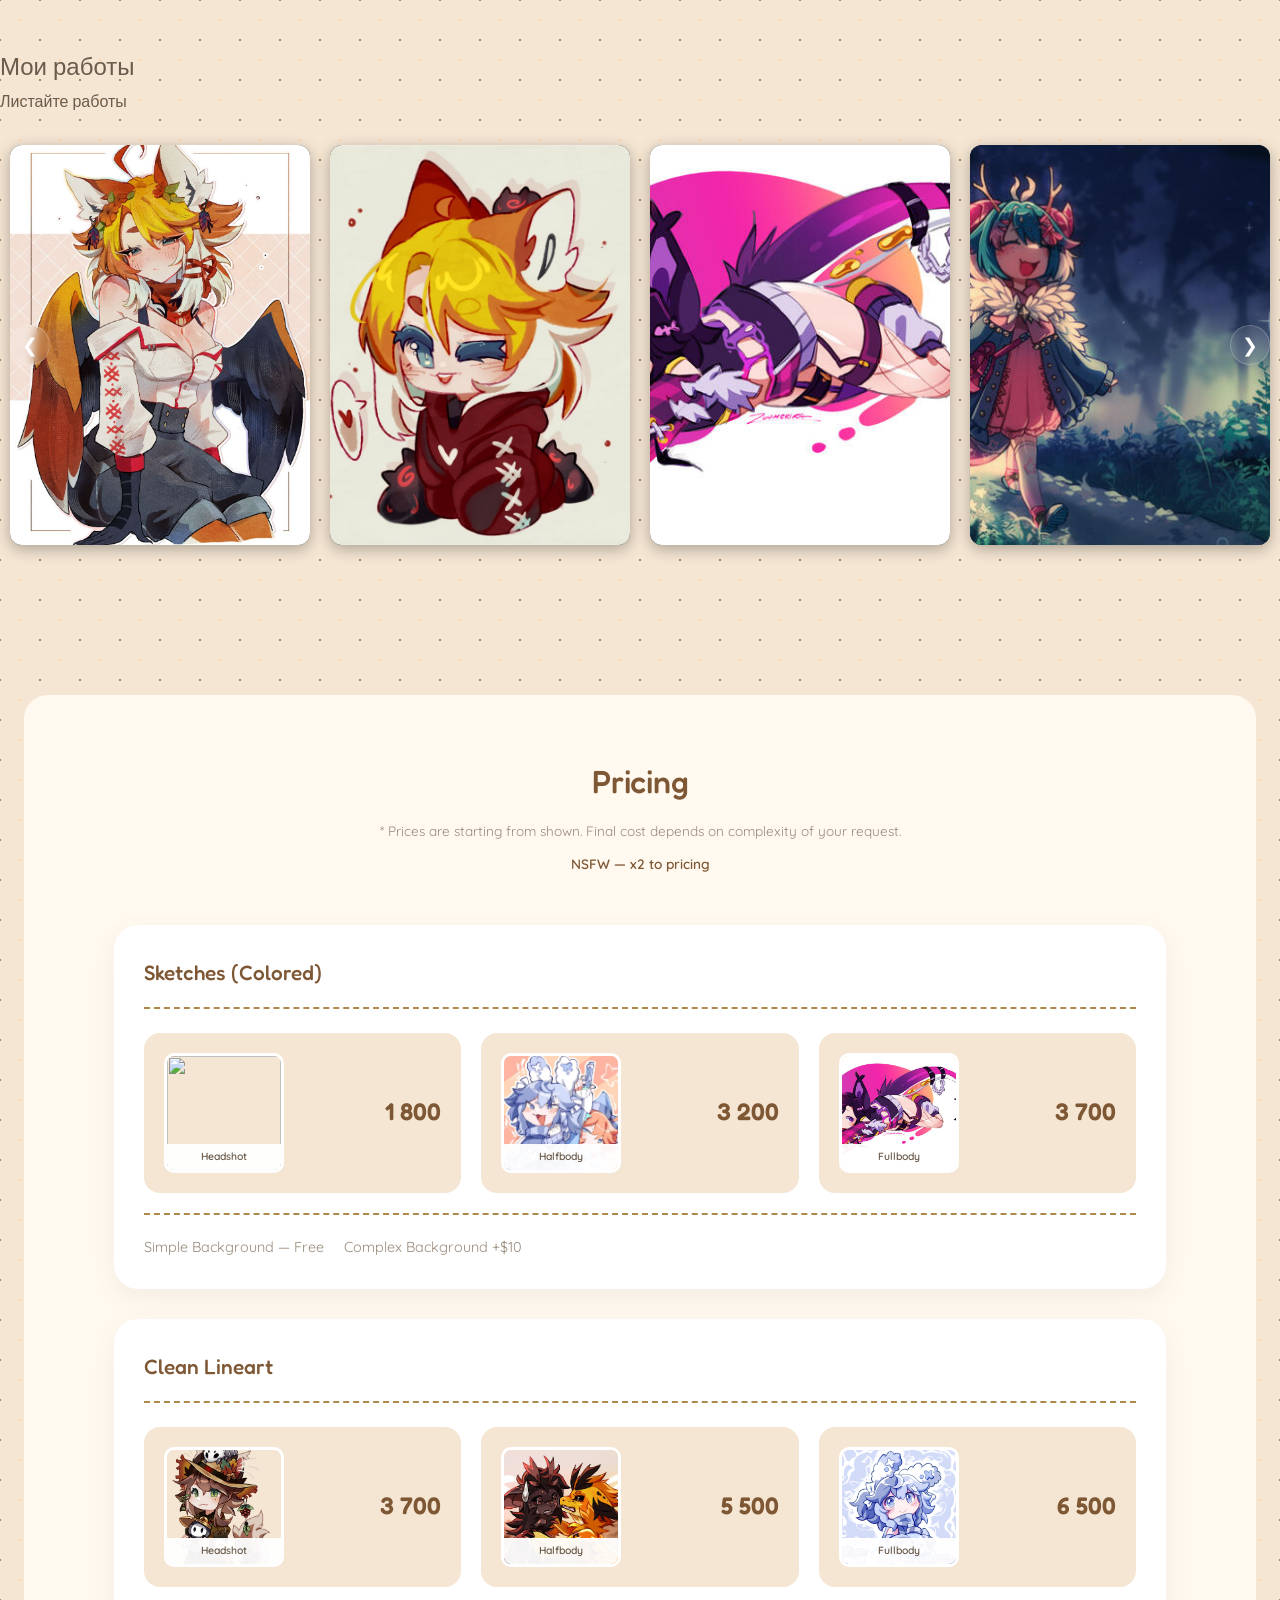
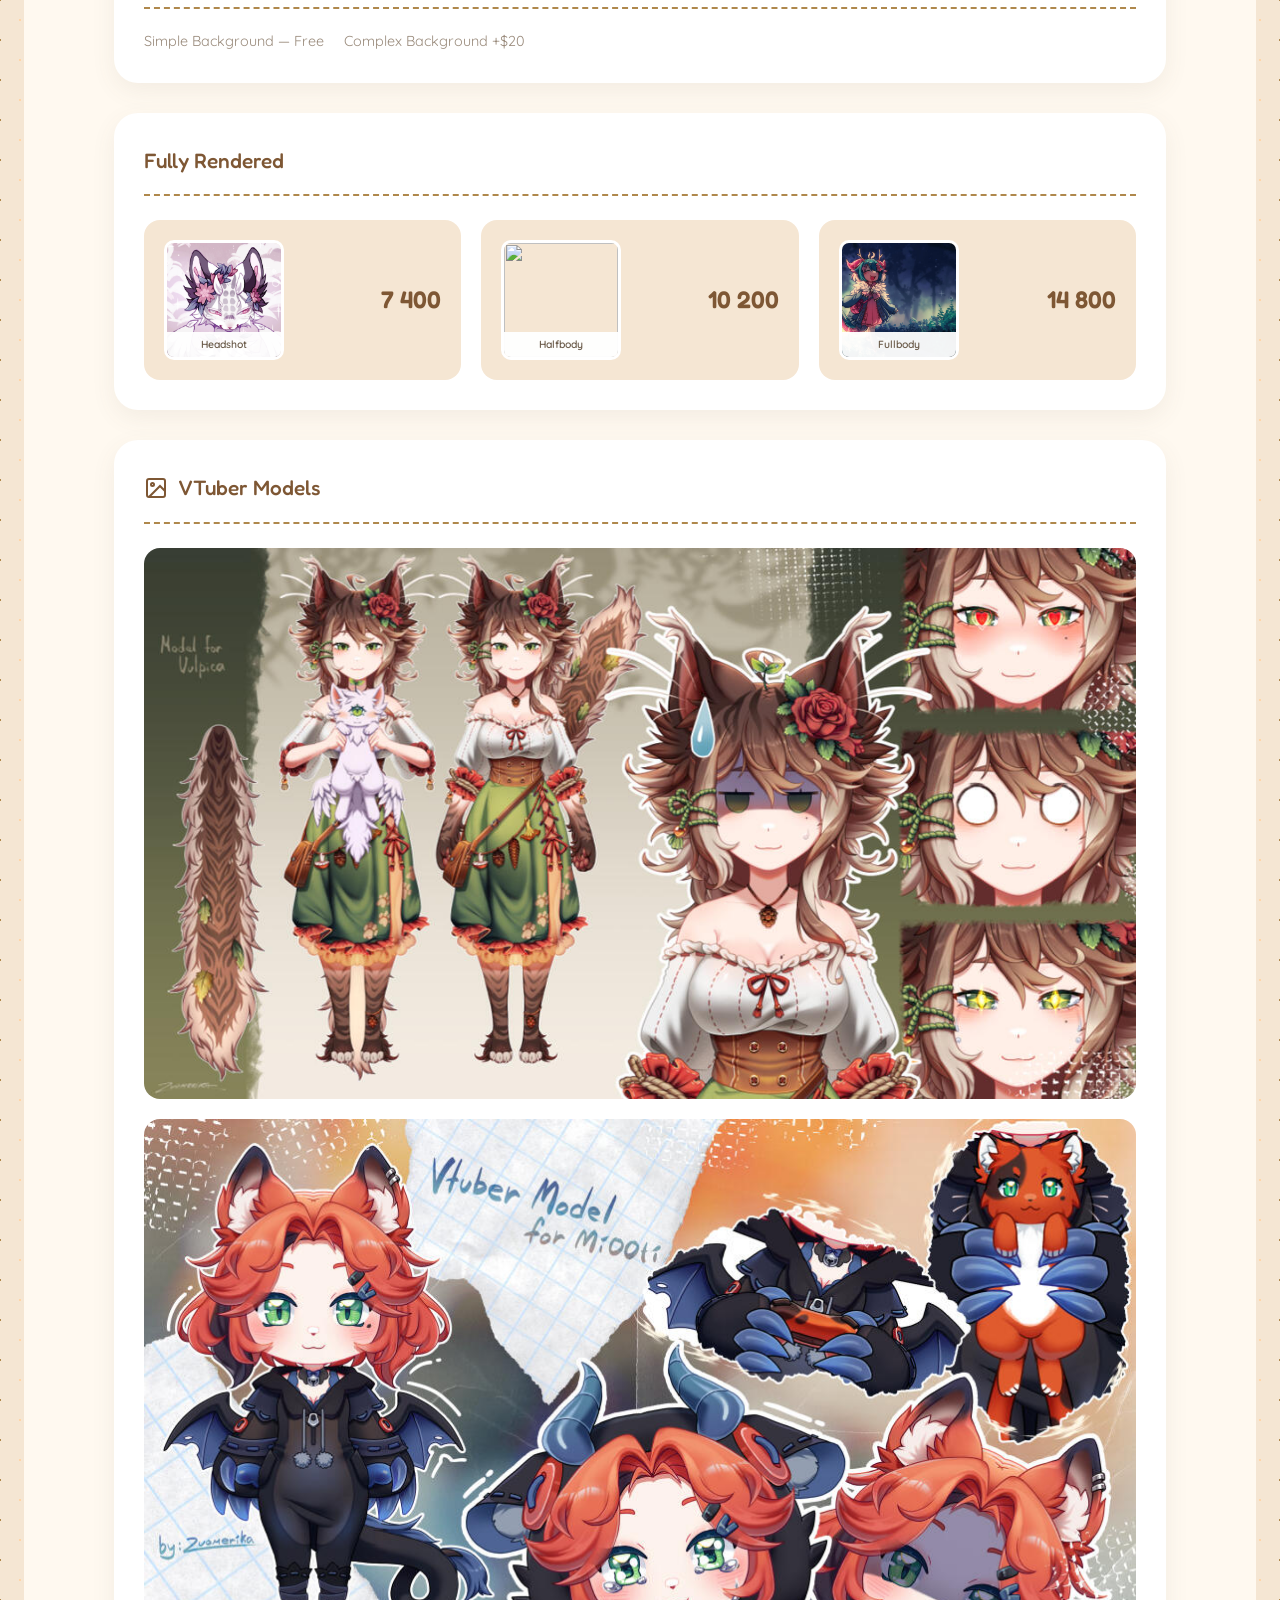
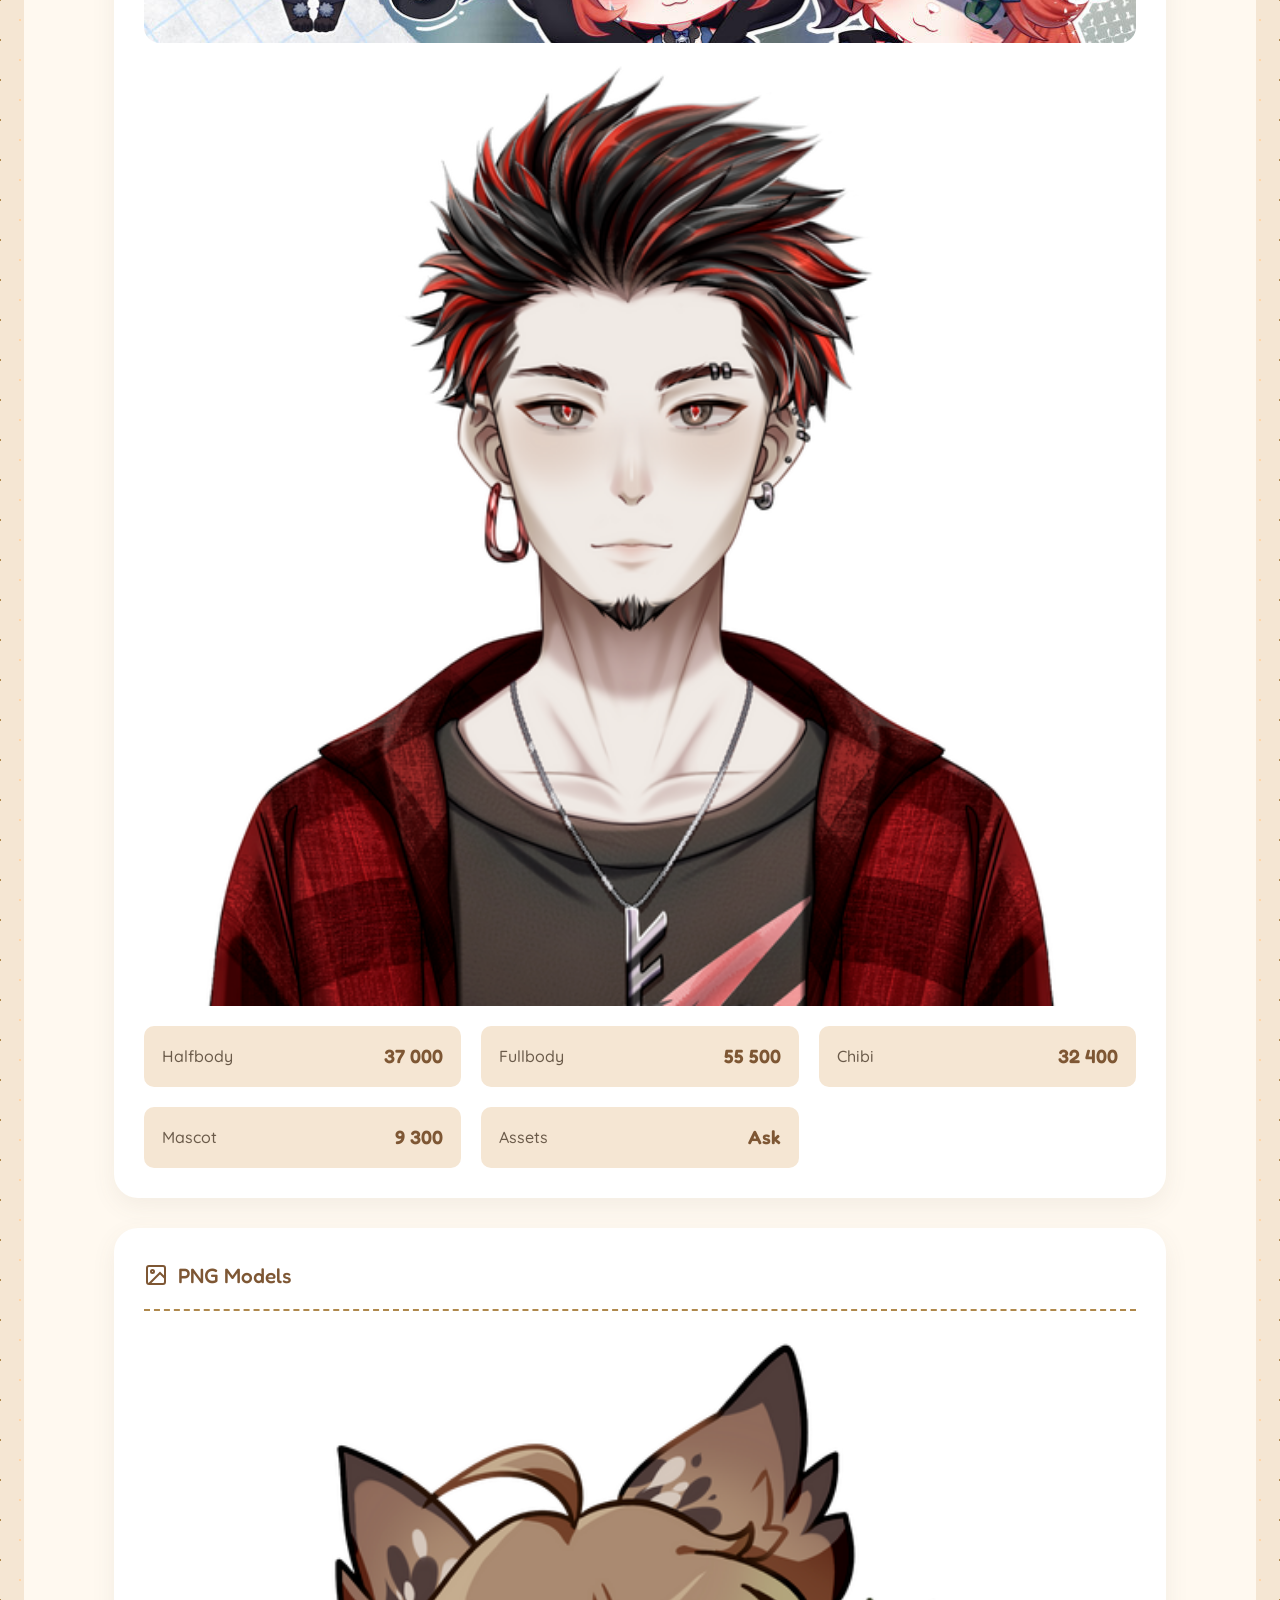
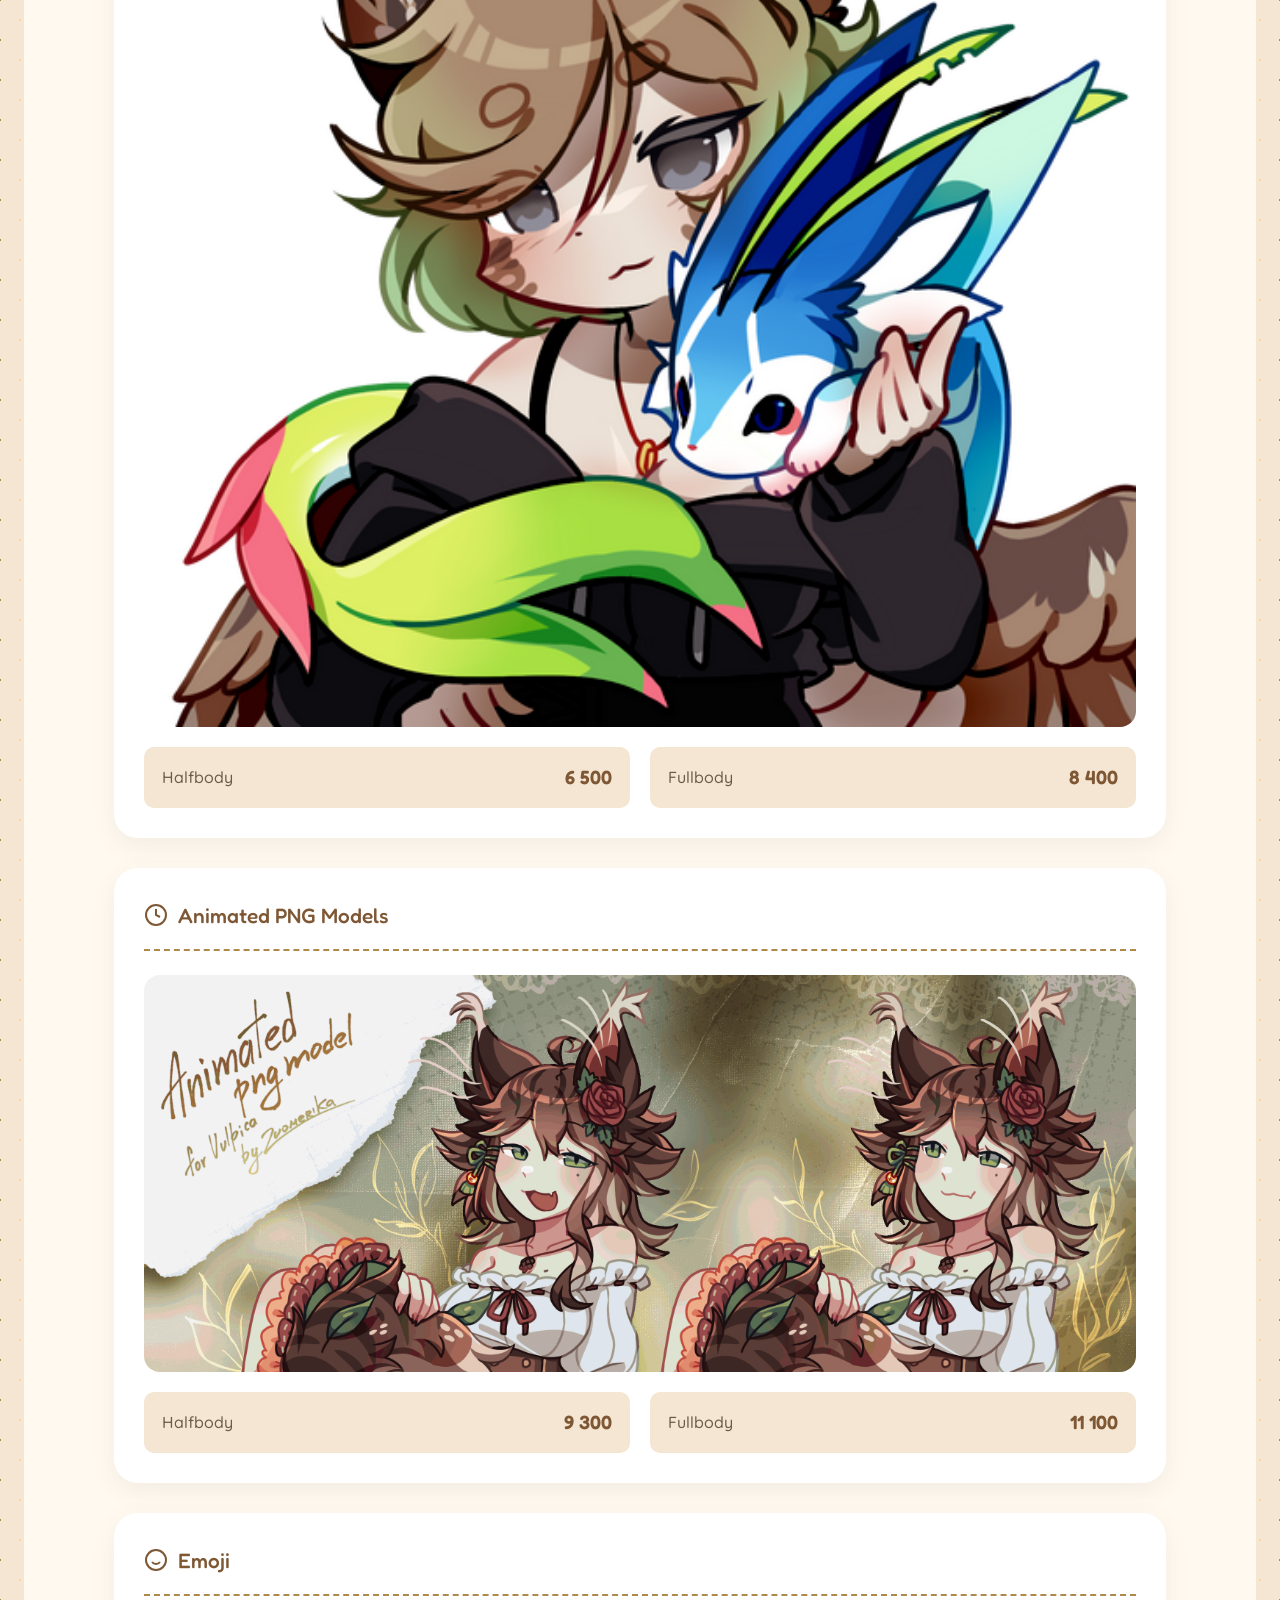
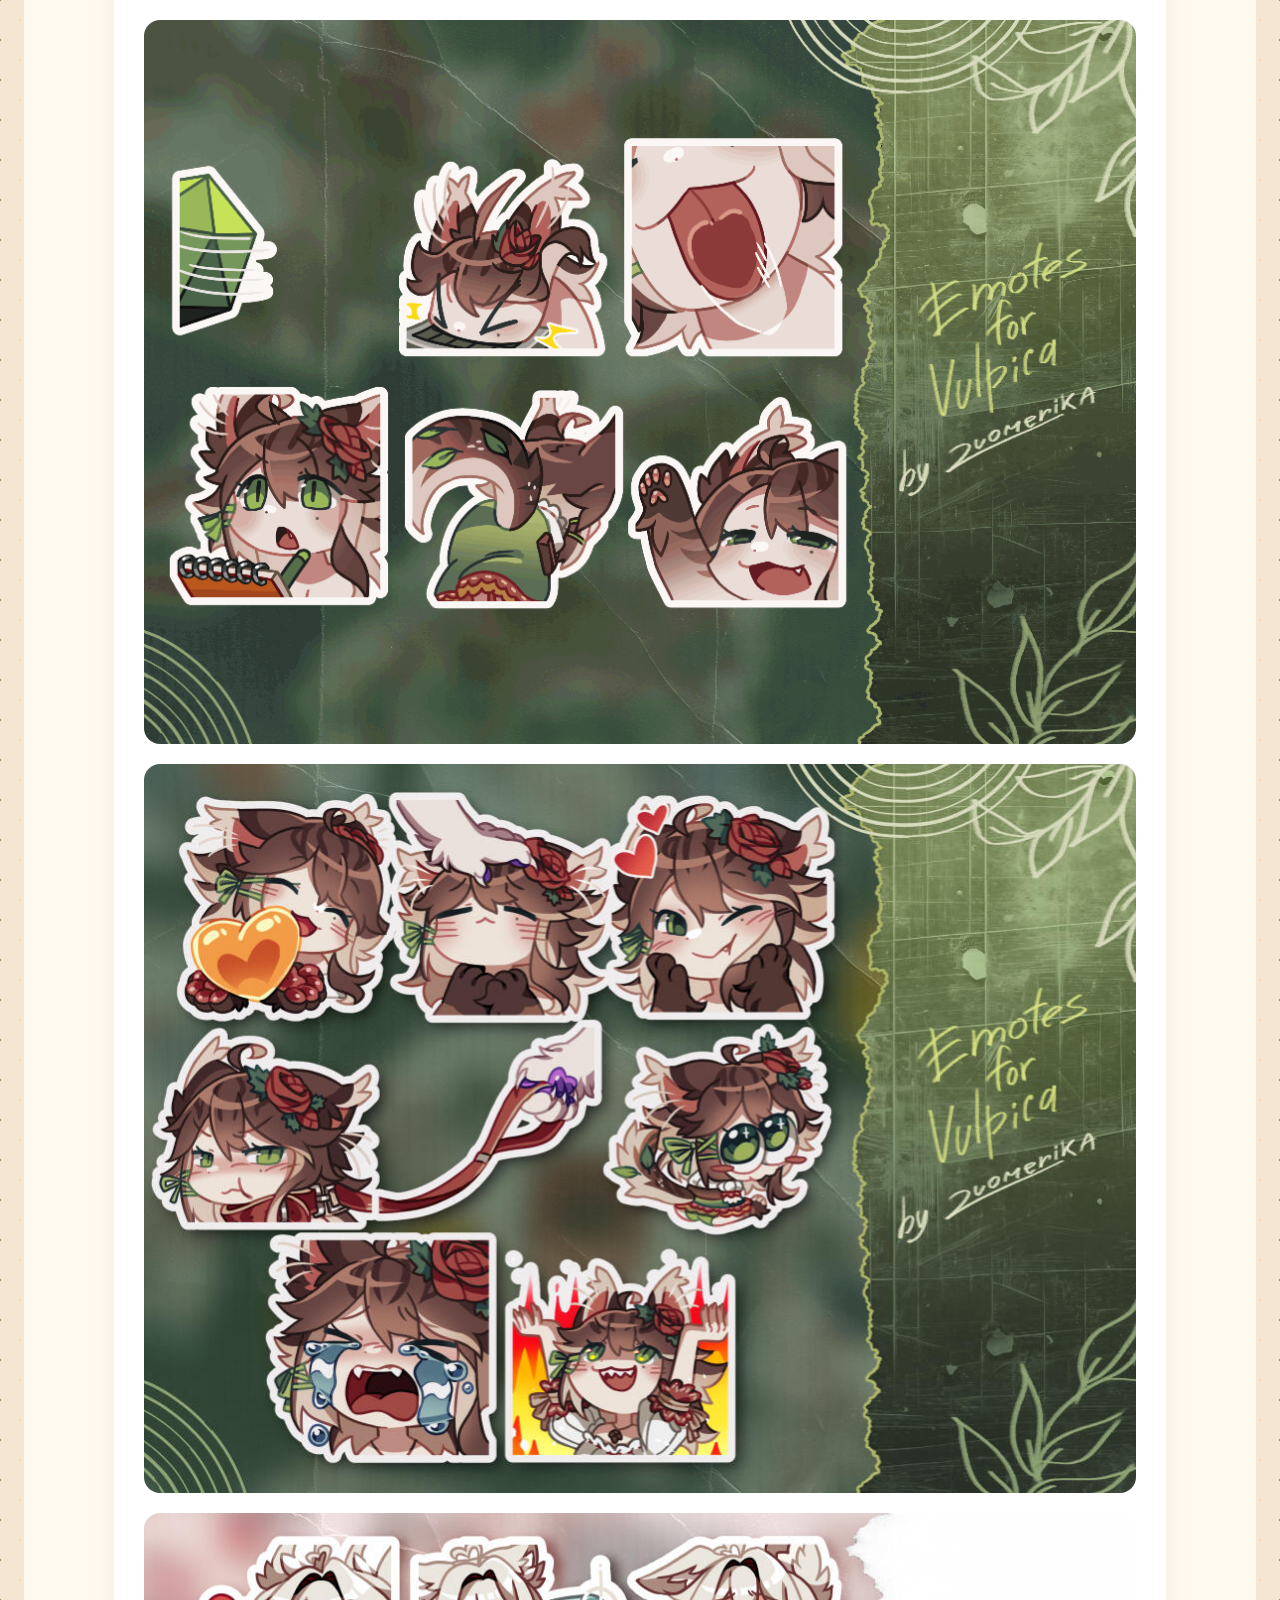
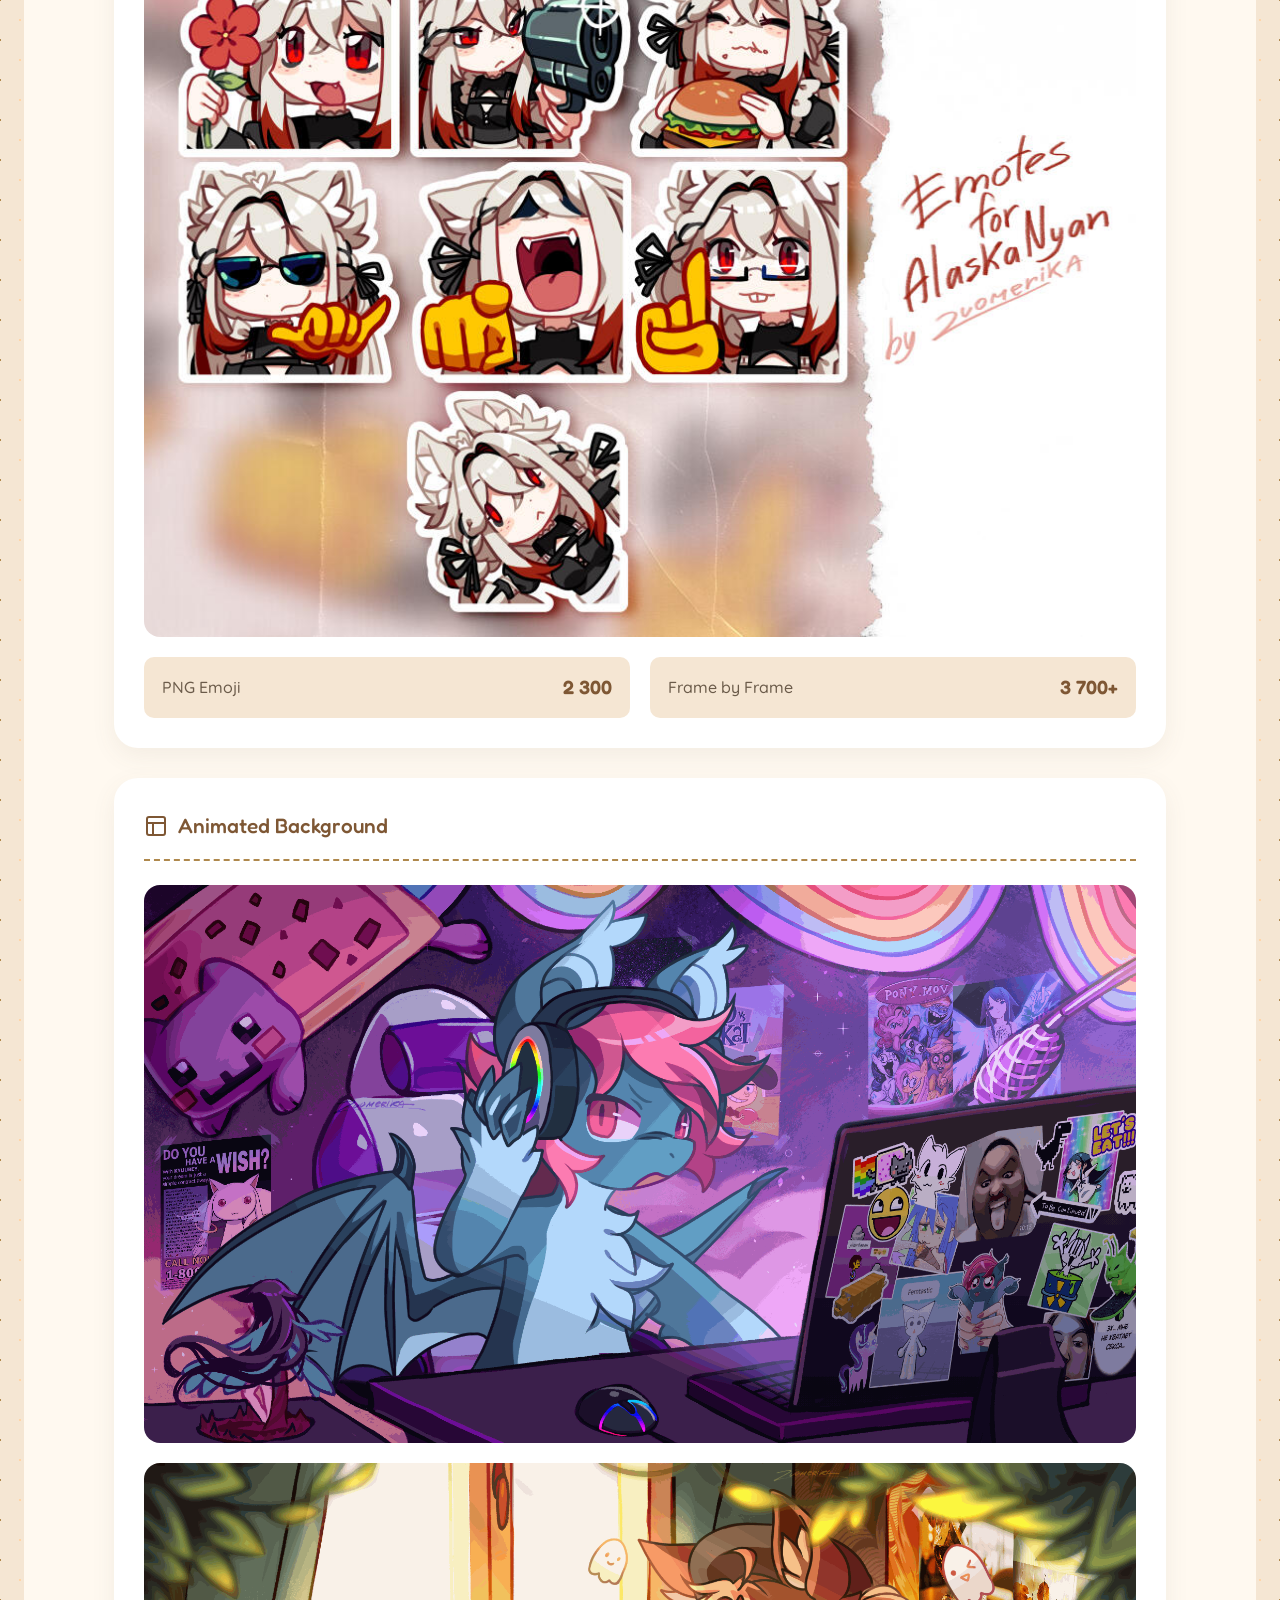
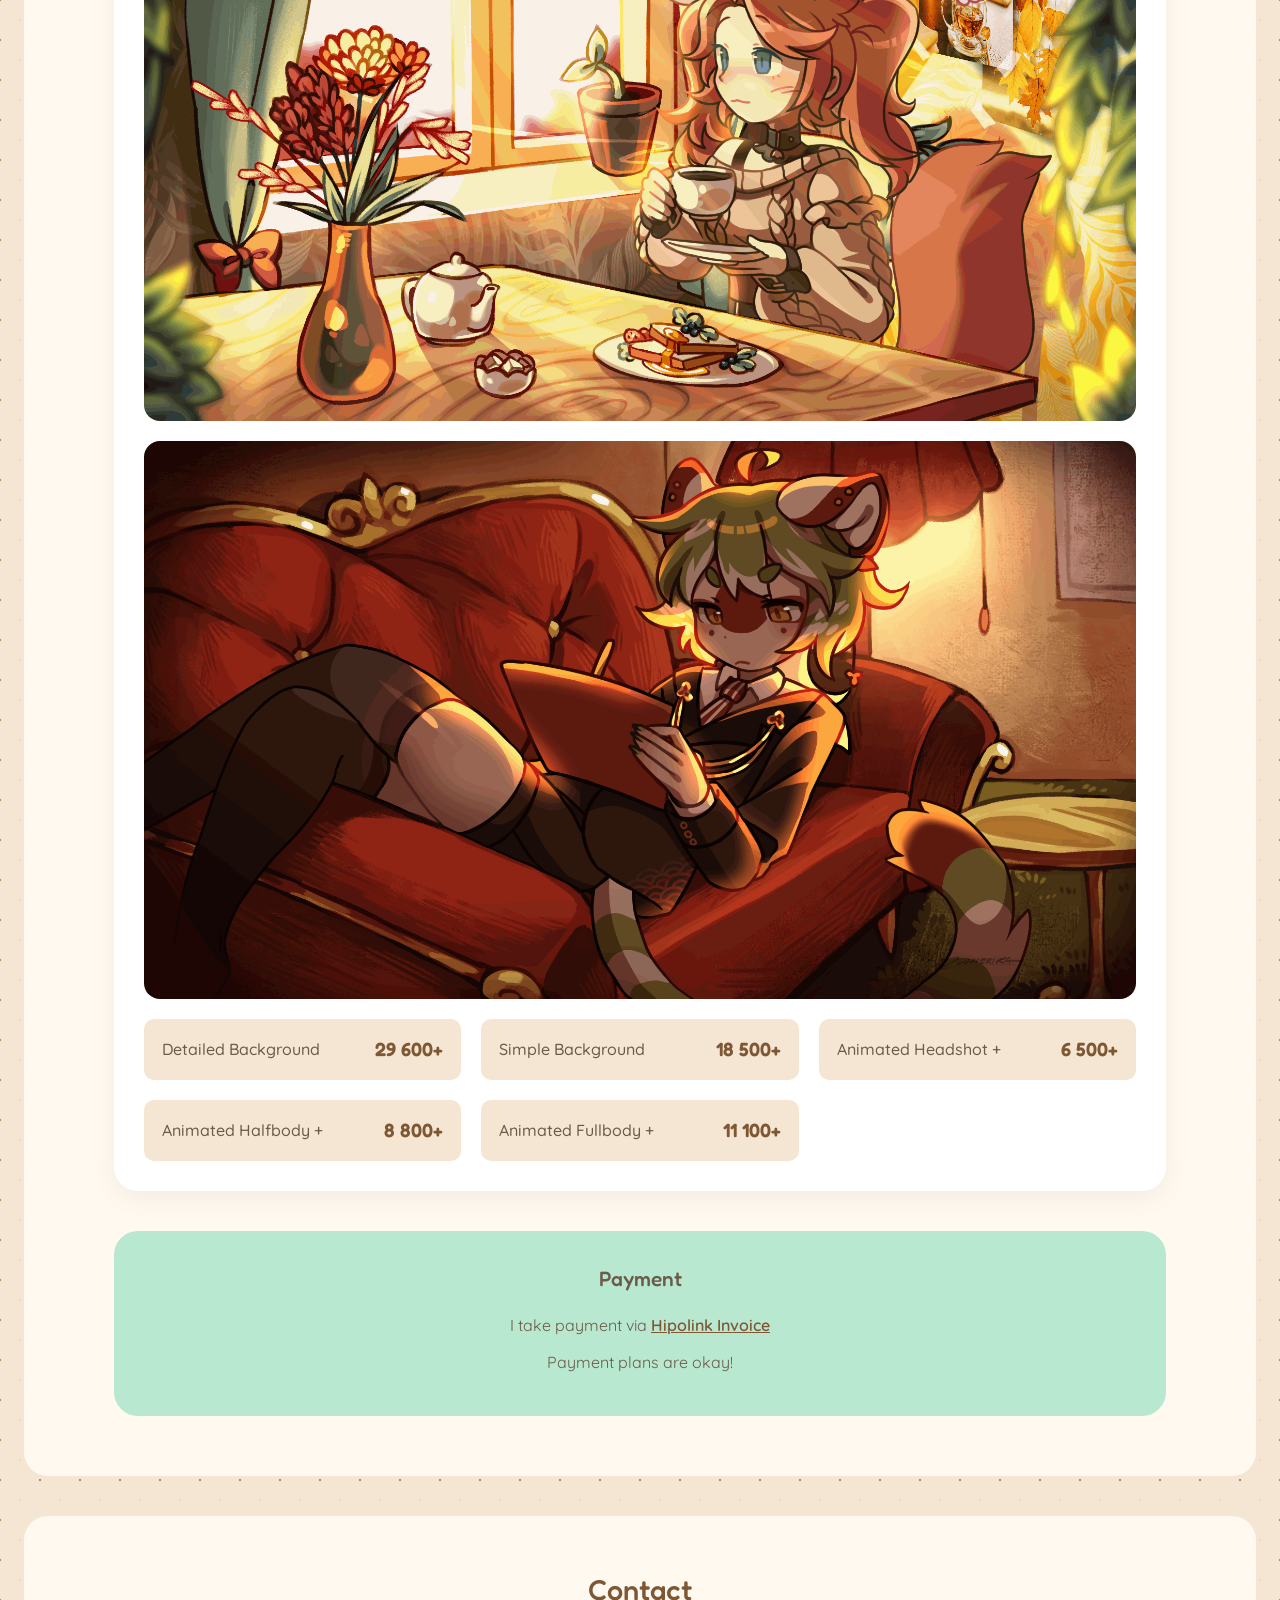
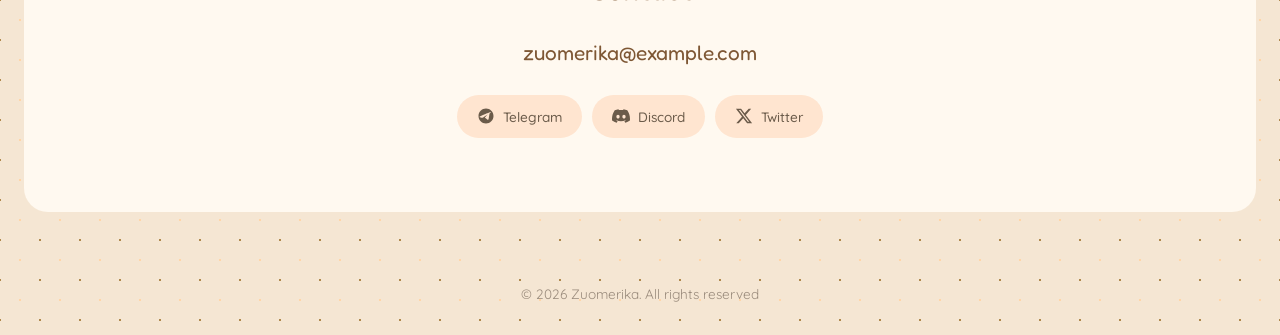
==== commit f4f95065: "роп" ====
--- a/index.html
+++ b/index.html
@@ -66,13 +66,16 @@
     </section>
 
     <!-- Gallery -->
-    <section class="gallery" id="gallery">
-        <div class="container">
-            <div class="section-header">
-                <h2 data-i18n="gallery_title">My Works</h2>
-                <p data-i18n="gallery_subtitle">A selection of artworks</p>
-            </div>
-            <div class="gallery-grid" id="galleryGrid"></div>
+    <section id="gallery" class="gallery-section">
+        <h2 data-i18n="gallery_title">Мои работы</h2>
+        <p class="section-subtitle" data-i18n="gallery_subtitle">Листайте работы</p>
+        
+        <div id="galleryContainer">
+            <button id="galleryPrev" class="gallery-nav-btn">&#10094;</button>
+            <div id="galleryTrack" class="gallery-track">
+                <!-- Слайды будут добавлены через JS -->
+            </div>
+            <button id="galleryNext" class="gallery-nav-btn">&#10095;</button>
         </div>
     </section>
 
--- a/style.css
+++ b/style.css
@@ -9,10 +9,10 @@
     --bg-card: #FFF9F0;
     --text-primary: #6B5B4A;
     --text-muted: #9A8B7C;
-    --accent-pink: #FFB5C5;
+    --accent-pink: #af884c;
     --accent-peach: #FFD5A8;
     --accent-mint: #B8E8D0;
-    --cta: #FF8FA3;
+    --cta: #7e5734;
     --white: #FFFFFF;
     --shadow: rgba(107, 91, 74, 0.08);
     --shadow-hover: rgba(107, 91, 74, 0.15);
@@ -413,27 +413,33 @@
 
 .price-item {
     display: flex;
-    gap: 16px;
-    align-items: center;
-    padding: 16px;
+    gap: 20px;
+    align-items: center;
+    padding: 20px;
     background: var(--bg-primary);
     border-radius: var(--radius-md);
     transition: 0.3s ease;
 }
 
 .price-item:hover {
-    transform: translateY(-3px);
-    box-shadow: 0 8px 20px var(--shadow);
+    transform: translateY(-5px);
+    box-shadow: 0 12px 30px var(--shadow);
 }
 
 .price-img {
-    width: 80px;
-    height: 80px;
+    width: 120px;
+    height: 120px;
     border-radius: var(--radius-sm);
     overflow: hidden;
     flex-shrink: 0;
     position: relative;
-    border: 2px solid var(--white);
+    border: 3px solid var(--white);
+    transition: transform 0.3s ease, box-shadow 0.3s ease;
+}
+
+.price-img:hover {
+    transform: scale(1.05);
+    box-shadow: 0 8px 20px var(--shadow);
 }
 
 .price-img img {
@@ -689,7 +695,8 @@
     }
 
     .pricing-image-banner {
-        height: 120px;
+        height: auto;
+        min-height: 150px;
     }
 
     .social-link {
@@ -703,3 +710,109 @@
     }
 }
 
+/* Стили для слайдера галереи */
+#galleryContainer {
+    position: relative;
+    width: 100%;
+    overflow: hidden;
+    padding: 20px 0;
+}
+
+#galleryTrack {
+    display: flex;
+    gap: 20px;
+    transition: transform 0.4s cubic-bezier(0.25, 0.46, 0.45, 0.94);
+    padding: 10px;
+    will-change: transform;
+}
+
+.gallery-slide {
+    flex: 0 0 auto;
+    width: 300px; /* Ширина слайда */
+    height: 400px; /* Высота слайда */
+    border-radius: 12px;
+    overflow: hidden;
+    background: #1a1a1a;
+    cursor: pointer;
+    box-shadow: 0 4px 15px rgba(0,0,0,0.3);
+    transition: transform 0.3s ease, box-shadow 0.3s ease;
+}
+
+.gallery-slide:hover {
+    transform: translateY(-5px);
+    box-shadow: 0 8px 25px rgba(0,0,0,0.5);
+}
+
+.slide-content {
+    width: 100%;
+    height: 100%;
+    position: relative;
+}
+
+.slide-content img {
+    width: 100%;
+    height: 100%;
+    object-fit: cover; /* Заполняет слайд, обрезая лишнее, но сохраняя пропорции */
+    display: block;
+}
+
+.slide-title {
+    position: absolute;
+    bottom: 0;
+    left: 0;
+    right: 0;
+    padding: 40px 15px 15px;
+    background: linear-gradient(to top, rgba(0,0,0,0.9), transparent);
+    color: white;
+    font-size: 1.1rem;
+    font-weight: 600;
+    text-align: center;
+    opacity: 0;
+    transition: opacity 0.3s ease;
+}
+
+.gallery-slide:hover .slide-title {
+    opacity: 1;
+}
+
+/* Кнопки навигации слайдера */
+.gallery-nav-btn {
+    position: absolute;
+    top: 50%;
+    transform: translateY(-50%);
+    background: rgba(255, 255, 255, 0.1);
+    backdrop-filter: blur(5px);
+    border: 1px solid rgba(255, 255, 255, 0.2);
+    color: white;
+    width: 40px;
+    height: 40px;
+    border-radius: 50%;
+    cursor: pointer;
+    z-index: 10;
+    display: flex;
+    align-items: center;
+    justify-content: center;
+    font-size: 1.2rem;
+    transition: all 0.3s ease;
+}
+
+.gallery-nav-btn:hover {
+    background: rgba(255, 255, 255, 0.25);
+    transform: translateY(-50%) scale(1.1);
+}
+
+#galleryPrev { left: 10px; }
+#galleryNext { right: 10px; }
+
+/* Адаптив для слайдера */
+@media (max-width: 768px) {
+    .gallery-slide {
+        width: 260px;
+        height: 340px;
+    }
+    .gallery-nav-btn {
+        width: 32px;
+        height: 32px;
+        font-size: 1rem;
+    }
+}
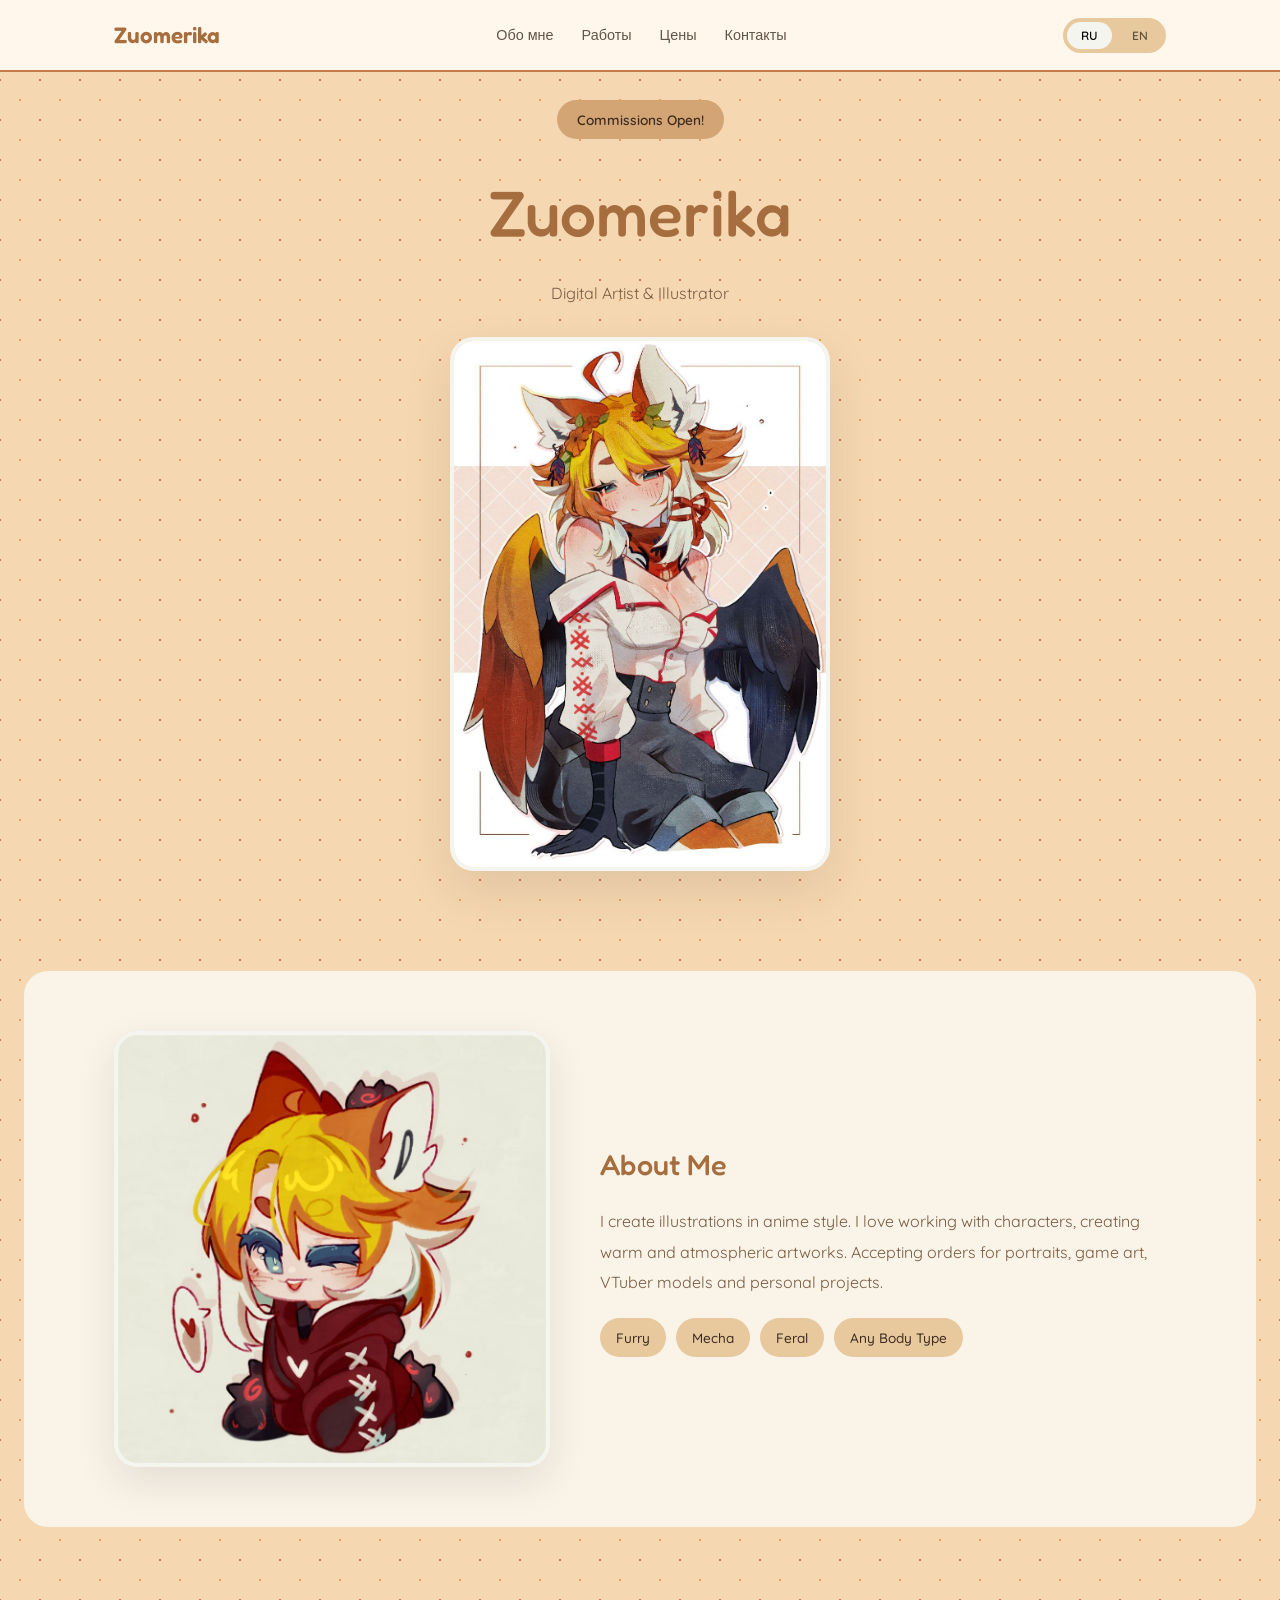
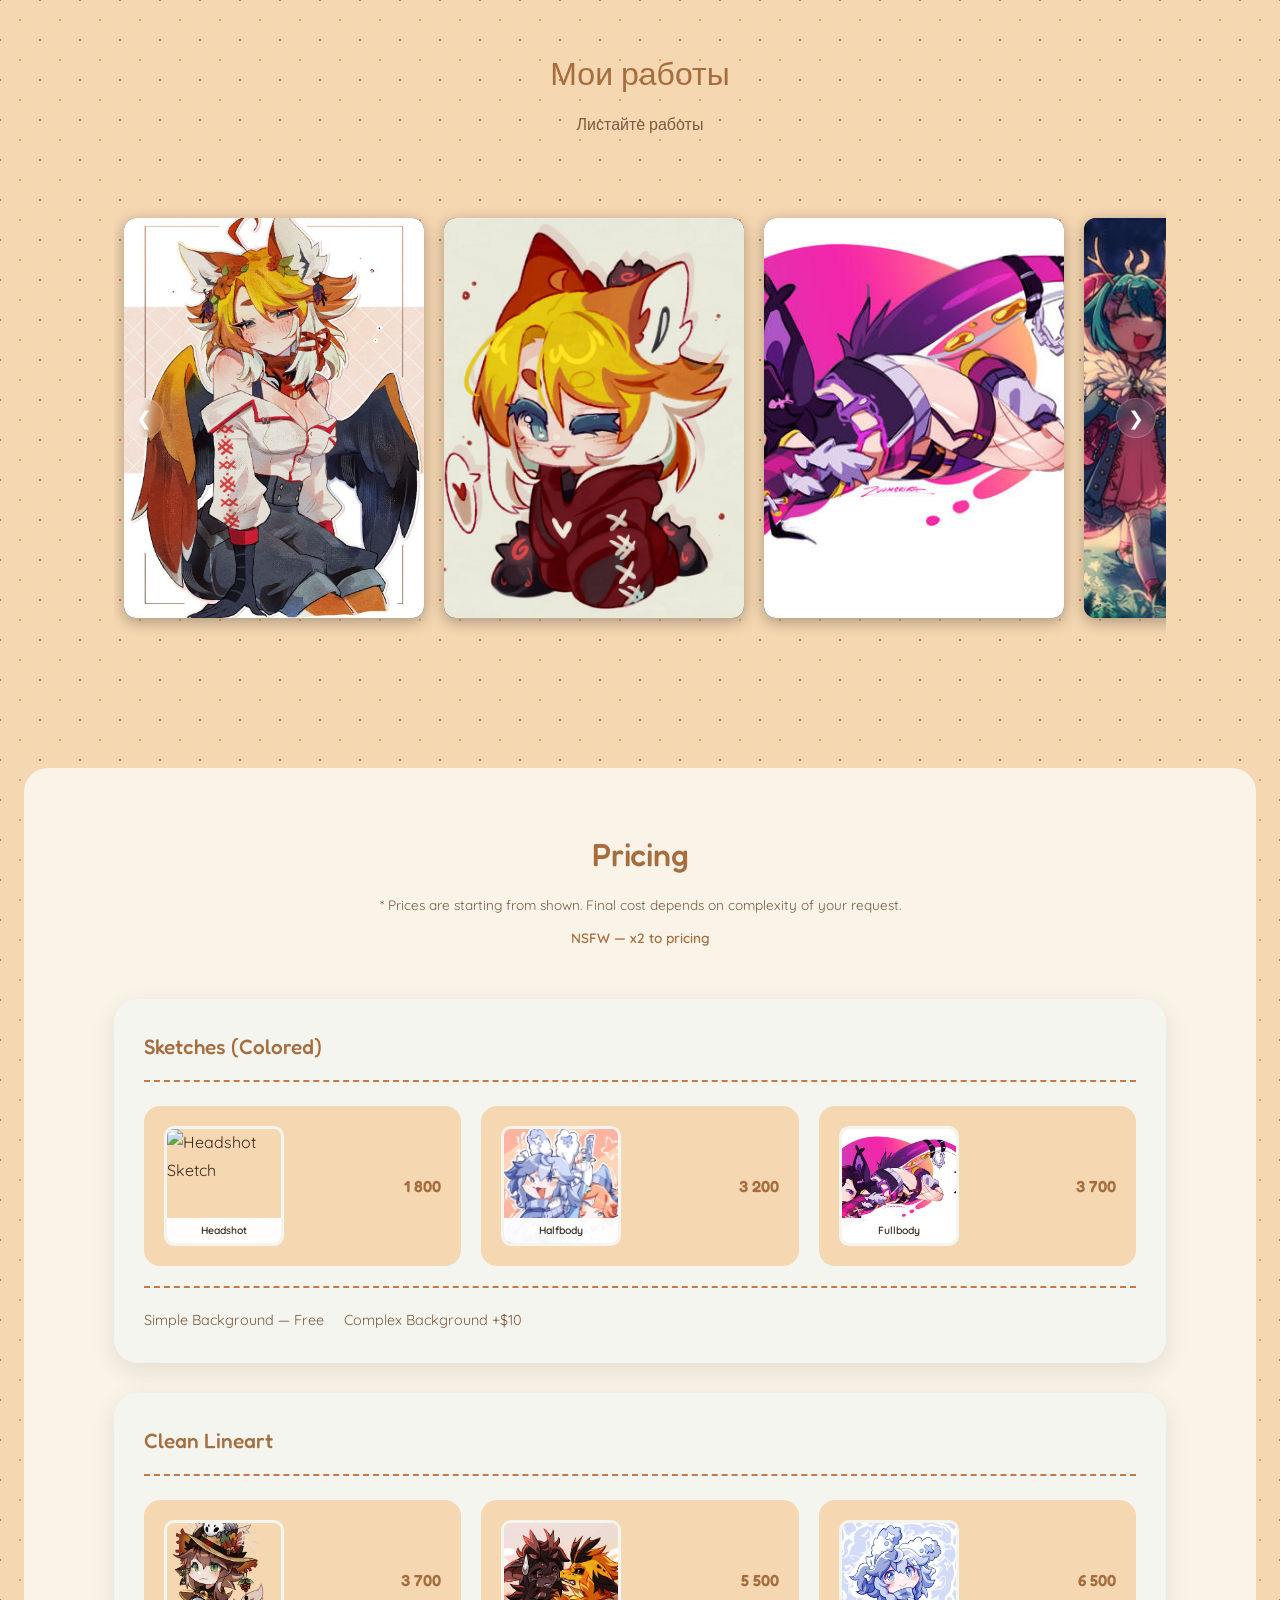
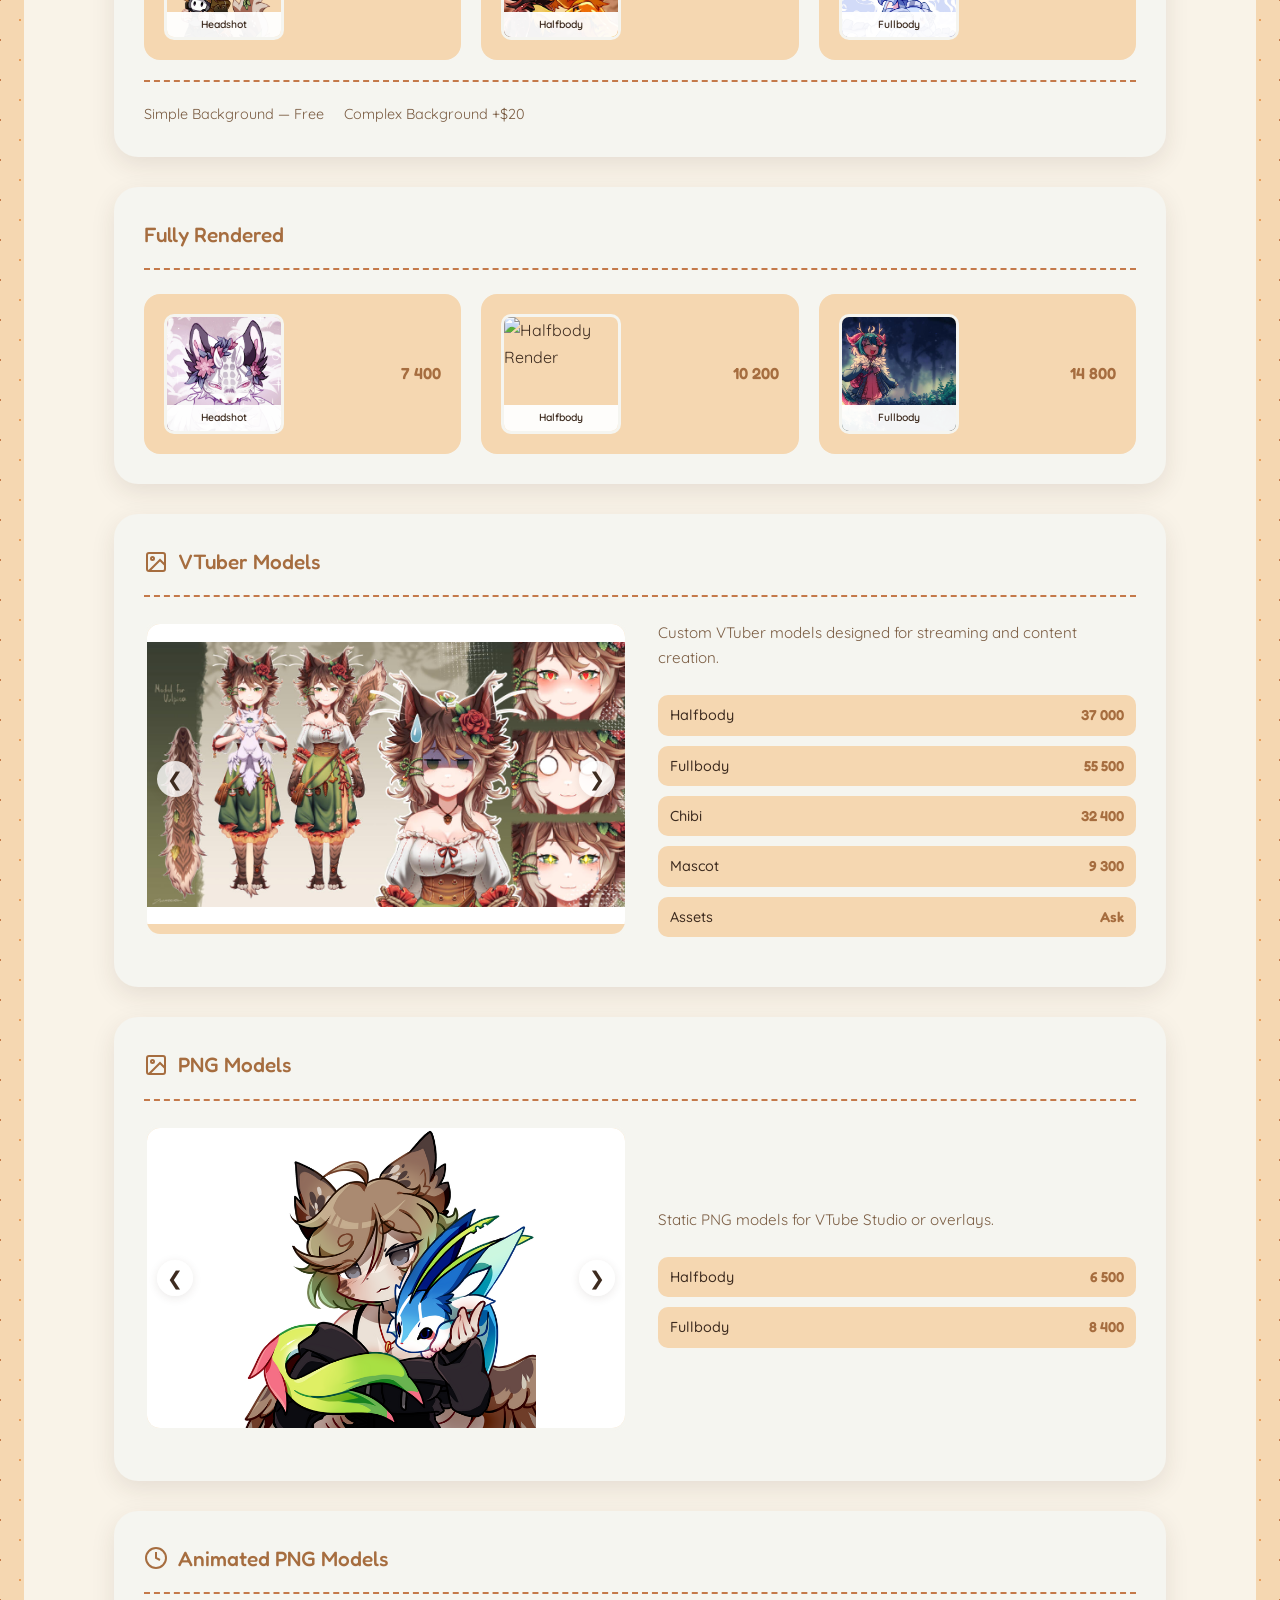
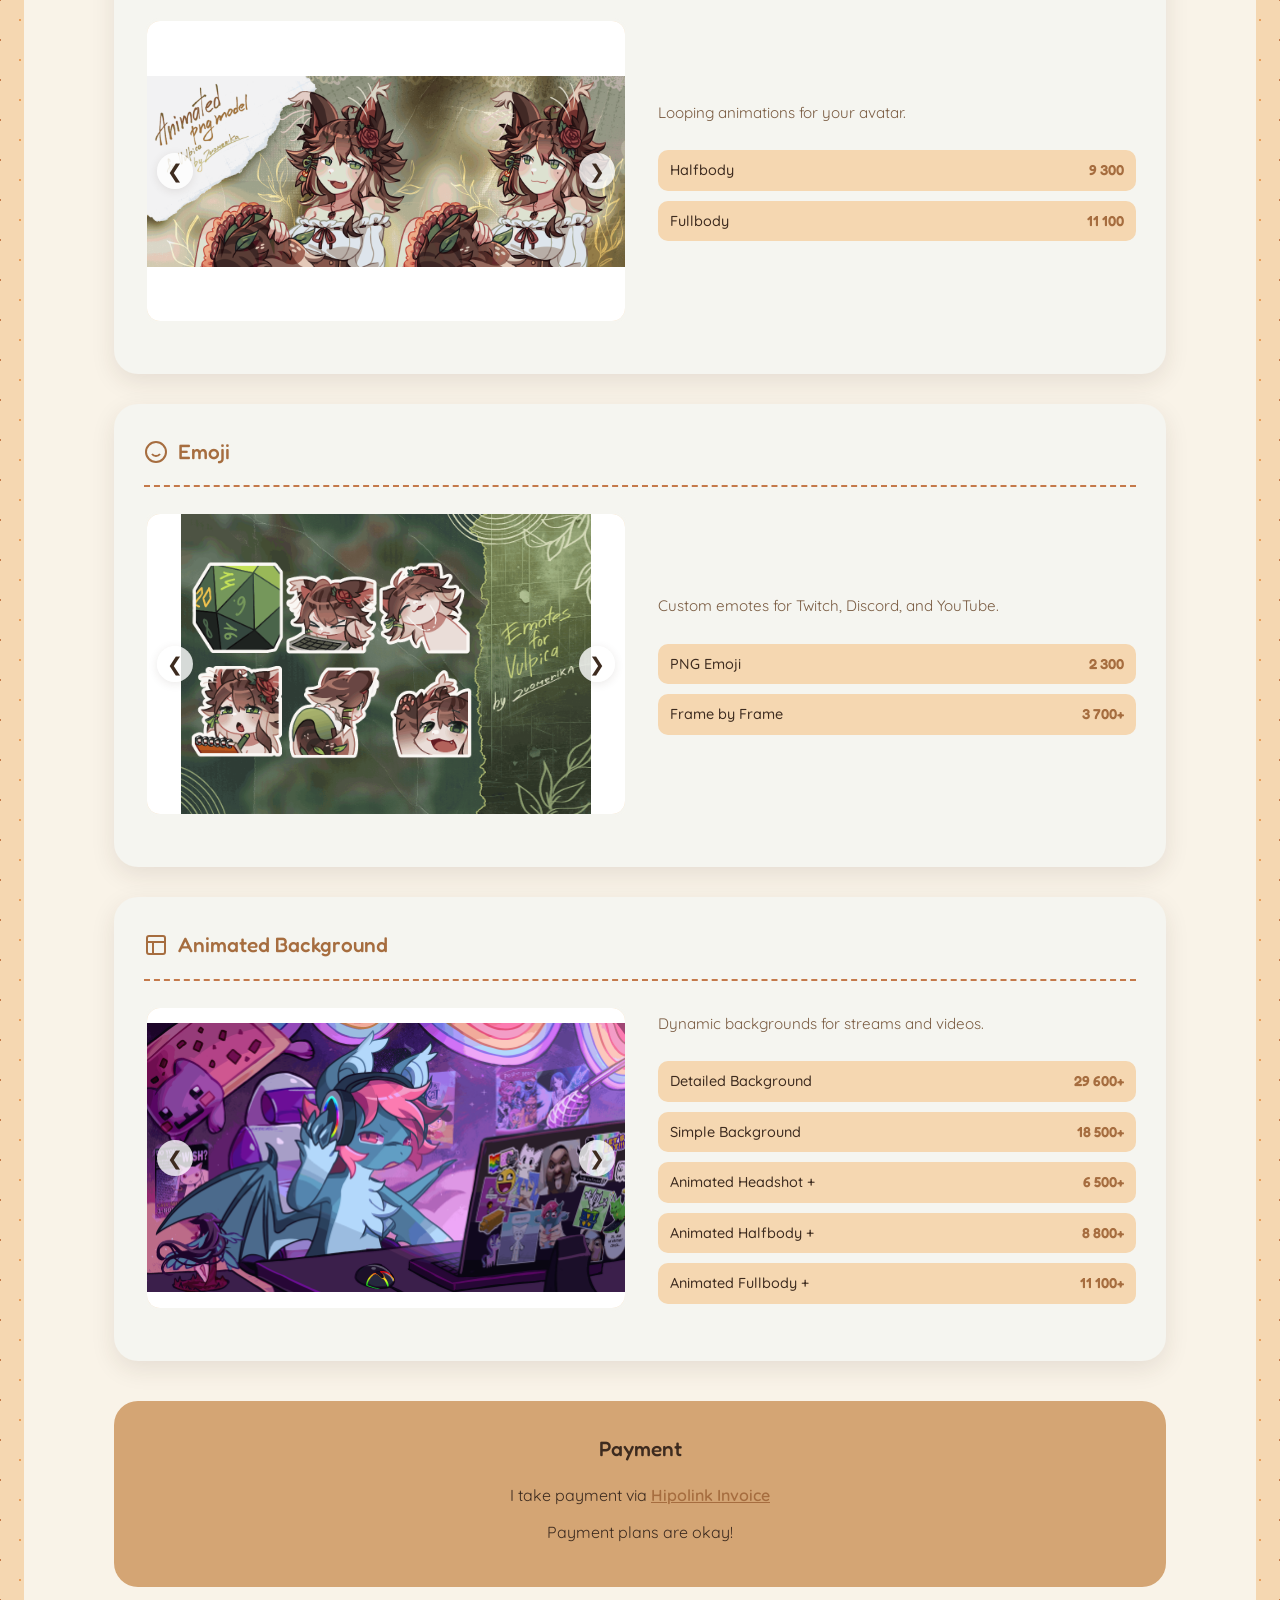
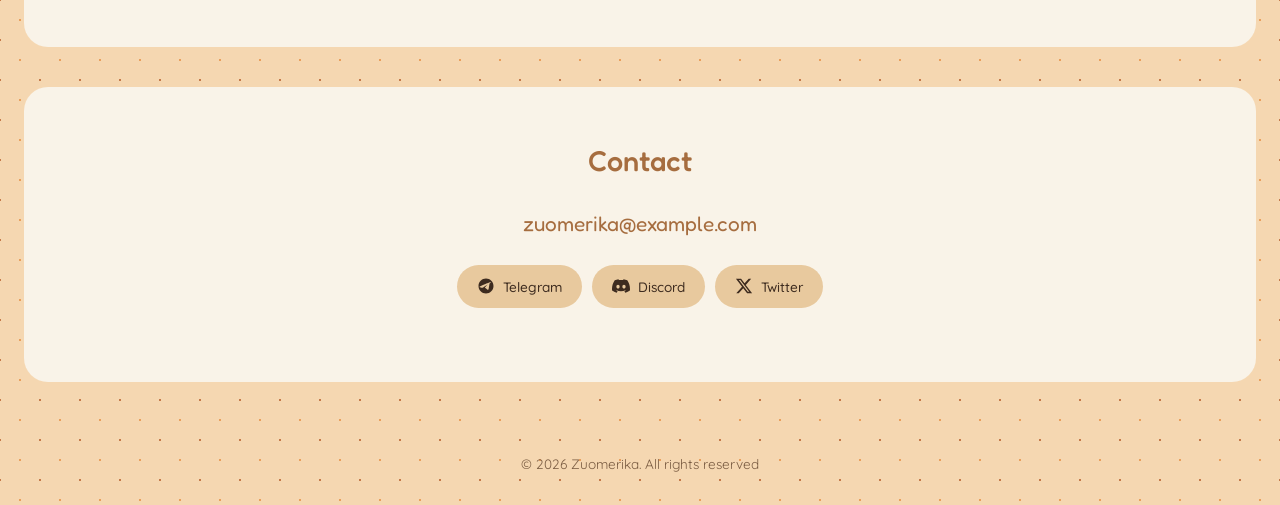
==== commit 229d470d: "роп" ====
--- a/index.html
+++ b/index.html
@@ -41,7 +41,7 @@
             <h1 class="hero-title">Zuomerika</h1>
             <p class="hero-subtitle" data-i18n="hero_subtitle">Digital Artist & Illustrator</p>
             <div class="hero-image">
-                <img src="images/hero.jpg" fetchpriority="high" loading="eager">
+                <img src="images/hero.jpg" fetchpriority="high" loading="eager" alt="Hero Art">
             </div>
         </div>
     </section>
@@ -50,7 +50,7 @@
     <section class="about" id="about">
         <div class="container about-content">
             <div class="about-image">
-                <img src="images/about.jpg" loading="lazy">
+                <img src="images/about.jpg" loading="lazy" alt="About Zuomerika">
             </div>
             <div class="about-text">
                 <h2 data-i18n="about_title">About Me</h2>
@@ -67,15 +67,19 @@
 
     <!-- Gallery -->
     <section id="gallery" class="gallery-section">
-        <h2 data-i18n="gallery_title">Мои работы</h2>
-        <p class="section-subtitle" data-i18n="gallery_subtitle">Листайте работы</p>
-        
-        <div id="galleryContainer">
-            <button id="galleryPrev" class="gallery-nav-btn">&#10094;</button>
-            <div id="galleryTrack" class="gallery-track">
-                <!-- Слайды будут добавлены через JS -->
-            </div>
-            <button id="galleryNext" class="gallery-nav-btn">&#10095;</button>
+        <div class="container">
+            <div class="section-header">
+                <h2 data-i18n="gallery_title">Мои работы</h2>
+                <p class="section-subtitle" data-i18n="gallery_subtitle">Листайте работы</p>
+            </div>
+            
+            <div id="galleryContainer">
+                <button id="galleryPrev" class="gallery-nav-btn">&#10094;</button>
+                <div id="galleryTrack" class="gallery-track">
+                    <!-- Слайды будут добавлены через JS -->
+                </div>
+                <button id="galleryNext" class="gallery-nav-btn">&#10095;</button>
+            </div>
         </div>
     </section>
 
@@ -94,7 +98,7 @@
                 <div class="pricing-list">
                     <div class="price-item">
                         <div class="price-img">
-                            <img src="images/sketch-head.jpg" loading="lazy">
+                            <img src="images/sketch-head.jpg" loading="lazy" alt="Headshot Sketch">
                             <span class="price-label" data-i18n="headshot">Headshot</span>
                         </div>
                         <div class="price-value">
@@ -103,7 +107,7 @@
                     </div>
                     <div class="price-item">
                         <div class="price-img">
-                            <img src="images/sketch-half.jpg" loading="lazy">
+                            <img src="images/sketch-half.jpg" loading="lazy" alt="Halfbody Sketch">
                             <span class="price-label" data-i18n="halfbody">Halfbody</span>
                         </div>
                         <div class="price-value">
@@ -112,7 +116,7 @@
                     </div>
                     <div class="price-item">
                         <div class="price-img">
-                            <img src="images/sketch-full.jpg" loading="lazy">
+                            <img src="images/sketch-full.jpg" loading="lazy" alt="Fullbody Sketch">
                             <span class="price-label" data-i18n="fullbody">Fullbody</span>
                         </div>
                         <div class="price-value">
@@ -132,7 +136,7 @@
                 <div class="pricing-list">
                     <div class="price-item">
                         <div class="price-img">
-                            <img src="images/line-head.png" loading="lazy">
+                            <img src="images/line-head.png" loading="lazy" alt="Headshot Lineart">
                             <span class="price-label" data-i18n="headshot">Headshot</span>
                         </div>
                         <div class="price-value">
@@ -141,7 +145,7 @@
                     </div>
                     <div class="price-item">
                         <div class="price-img">
-                            <img src="images/line-half.jpg" loading="lazy">
+                            <img src="images/line-half.jpg" loading="lazy" alt="Halfbody Lineart">
                             <span class="price-label" data-i18n="halfbody">Halfbody</span>
                         </div>
                         <div class="price-value">
@@ -150,7 +154,7 @@
                     </div>
                     <div class="price-item">
                         <div class="price-img">
-                            <img src="images/line-full.jpg" loading="lazy">
+                            <img src="images/line-full.jpg" loading="lazy" alt="Fullbody Lineart">
                             <span class="price-label" data-i18n="fullbody">Fullbody</span>
                         </div>
                         <div class="price-value">
@@ -170,7 +174,7 @@
                 <div class="pricing-list">
                     <div class="price-item">
                         <div class="price-img">
-                            <img src="images/render-head.jpg" loading="lazy">
+                            <img src="images/render-head.jpg" loading="lazy" alt="Headshot Render">
                             <span class="price-label" data-i18n="headshot">Headshot</span>
                         </div>
                         <div class="price-value">
@@ -179,7 +183,7 @@
                     </div>
                     <div class="price-item">
                         <div class="price-img">
-                            <img src="images/render-half.jpg" loading="lazy">
+                            <img src="images/render-half.jpg" loading="lazy" alt="Halfbody Render">
                             <span class="price-label" data-i18n="halfbody">Halfbody</span>
                         </div>
                         <div class="price-value">
@@ -188,7 +192,7 @@
                     </div>
                     <div class="price-item">
                         <div class="price-img">
-                            <img src="images/render-full.jpg" loading="lazy">
+                            <img src="images/render-full.jpg" loading="lazy" alt="Fullbody Render">
                             <span class="price-label" data-i18n="fullbody">Fullbody</span>
                         </div>
                         <div class="price-value">
@@ -198,7 +202,7 @@
                 </div>
             </div>
 
-            <!-- VTuber Models -->
+            <!-- VTuber Models (NEW LAYOUT) -->
             <div class="pricing-category">
                 <h3 class="category-title">
                     <svg class="category-icon" viewBox="0 0 24 24" fill="none" stroke="currentColor" stroke-width="2">
@@ -208,40 +212,49 @@
                     </svg>
                     VTuber Models
                 </h3>
-                <div class="pricing-image-banner vtuber-banner">
-                    <img src="images/vtuber-banner.jpg" loading="lazy">
-                </div>
-                <div class="pricing-image-banner vtuber-banner">
-                    <img src="images/vtuber-banner2.jpg" loading="lazy">
-                </div>
-                <div class="pricing-image-banner vtuber-banner">
-                    <img src="images/vtuber-banner3.png" loading="lazy">
-                </div>
-                <div class="pricing-list compact">
-                    <div class="price-item-compact">
-                        <span class="price-name" data-i18n="vtuber_half">Halfbody</span>
-                        <span class="price-amount" data-price-ru="37 000" data-price-en="400">$400</span>
-                    </div>
-                    <div class="price-item-compact">
-                        <span class="price-name" data-i18n="vtuber_full">Fullbody</span>
-                        <span class="price-amount" data-price-ru="55 500" data-price-en="600">$600</span>
-                    </div>
-                    <div class="price-item-compact">
-                        <span class="price-name" data-i18n="vtuber_chibi">Chibi</span>
-                        <span class="price-amount" data-price-ru="32 400" data-price-en="350">$350</span>
-                    </div>
-                    <div class="price-item-compact">
-                        <span class="price-name" data-i18n="vtuber_mascot">Mascot</span>
-                        <span class="price-amount" data-price-ru="9 300" data-price-en="100">$100</span>
-                    </div>
-                    <div class="price-item-compact">
-                        <span class="price-name" data-i18n="vtuber_assets">Assets</span>
-                        <span class="price-amount" data-i18n="ask">Ask</span>
-                    </div>
-                </div>
-            </div>
-
-            <!-- PNG Models -->
+                
+                <div class="product-showcase">
+                    <!-- Slider Left -->
+                    <div class="showcase-slider">
+                        <button class="slider-nav prev" onclick="moveSlide(this, -1)">&#10094;</button>
+                        <div class="slider-track">
+                            <div class="slide-item"><img src="images/vtuber-banner.jpg" alt="VTuber Example 1" loading="lazy"></div>
+                            <div class="slide-item"><img src="images/vtuber-banner2.jpg" alt="VTuber Example 2" loading="lazy"></div>
+                            <div class="slide-item"><img src="images/vtuber-banner3.png" alt="VTuber Example 3" loading="lazy"></div>
+                        </div>
+                        <button class="slider-nav next" onclick="moveSlide(this, 1)">&#10095;</button>
+                    </div>
+
+                    <!-- Info Right -->
+                    <div class="showcase-info">
+                        <p>Custom VTuber models designed for streaming and content creation.</p>
+                        <div class="price-list">
+                            <div class="price-row">
+                                <span data-i18n="vtuber_half">Halfbody</span>
+                                <span class="price-amount" data-price-ru="37 000" data-price-en="400">$400</span>
+                            </div>
+                            <div class="price-row">
+                                <span data-i18n="vtuber_full">Fullbody</span>
+                                <span class="price-amount" data-price-ru="55 500" data-price-en="600">$600</span>
+                            </div>
+                            <div class="price-row">
+                                <span data-i18n="vtuber_chibi">Chibi</span>
+                                <span class="price-amount" data-price-ru="32 400" data-price-en="350">$350</span>
+                            </div>
+                            <div class="price-row">
+                                <span data-i18n="vtuber_mascot">Mascot</span>
+                                <span class="price-amount" data-price-ru="9 300" data-price-en="100">$100</span>
+                            </div>
+                            <div class="price-row">
+                                <span data-i18n="vtuber_assets">Assets</span>
+                                <span class="price-amount" data-i18n="ask">Ask</span>
+                            </div>
+                        </div>
+                    </div>
+                </div>
+            </div>
+
+            <!-- PNG Models (NEW LAYOUT) -->
             <div class="pricing-category">
                 <h3 class="category-title">
                     <svg class="category-icon" viewBox="0 0 24 24" fill="none" stroke="currentColor" stroke-width="2">
@@ -251,22 +264,33 @@
                     </svg>
                     PNG Models
                 </h3>
-                <div class="pricing-image-banner">
-                    <img src="images/png-models.png" loading="lazy">
-                </div>
-                <div class="pricing-list compact">
-                    <div class="price-item-compact">
-                        <span class="price-name" data-i18n="png_half">Halfbody</span>
-                        <span class="price-amount" data-price-ru="6 500" data-price-en="70">$70</span>
-                    </div>
-                    <div class="price-item-compact">
-                        <span class="price-name" data-i18n="png_full">Fullbody</span>
-                        <span class="price-amount" data-price-ru="8 400" data-price-en="90">$90</span>
-                    </div>
-                </div>
-            </div>
-
-            <!-- Animated PNG -->
+                
+                <div class="product-showcase">
+                    <div class="showcase-slider">
+                        <button class="slider-nav prev" onclick="moveSlide(this, -1)">&#10094;</button>
+                        <div class="slider-track">
+                            <div class="slide-item"><img src="images/png-models.png" alt="PNG Model Example" loading="lazy"></div>
+                        </div>
+                        <button class="slider-nav next" onclick="moveSlide(this, 1)">&#10095;</button>
+                    </div>
+
+                    <div class="showcase-info">
+                        <p>Static PNG models for VTube Studio or overlays.</p>
+                        <div class="price-list">
+                            <div class="price-row">
+                                <span data-i18n="png_half">Halfbody</span>
+                                <span class="price-amount" data-price-ru="6 500" data-price-en="70">$70</span>
+                            </div>
+                            <div class="price-row">
+                                <span data-i18n="png_full">Fullbody</span>
+                                <span class="price-amount" data-price-ru="8 400" data-price-en="90">$90</span>
+                            </div>
+                        </div>
+                    </div>
+                </div>
+            </div>
+
+            <!-- Animated PNG (NEW LAYOUT) -->
             <div class="pricing-category">
                 <h3 class="category-title">
                     <svg class="category-icon" viewBox="0 0 24 24" fill="none" stroke="currentColor" stroke-width="2">
@@ -275,22 +299,33 @@
                     </svg>
                     Animated PNG Models
                 </h3>
-                <div class="pricing-image-banner">
-                    <img src="images/animated-png.gif" loading="lazy">
-                </div>
-                <div class="pricing-list compact">
-                    <div class="price-item-compact">
-                        <span class="price-name" data-i18n="apng_half">Halfbody</span>
-                        <span class="price-amount" data-price-ru="9 300" data-price-en="100">$100</span>
-                    </div>
-                    <div class="price-item-compact">
-                        <span class="price-name" data-i18n="apng_full">Fullbody</span>
-                        <span class="price-amount" data-price-ru="11 100" data-price-en="120">$120</span>
-                    </div>
-                </div>
-            </div>
-
-            <!-- Emoji -->
+                
+                <div class="product-showcase">
+                    <div class="showcase-slider">
+                        <button class="slider-nav prev" onclick="moveSlide(this, -1)">&#10094;</button>
+                        <div class="slider-track">
+                            <div class="slide-item"><img src="images/animated-png.gif" alt="APNG Example" loading="lazy"></div>
+                        </div>
+                        <button class="slider-nav next" onclick="moveSlide(this, 1)">&#10095;</button>
+                    </div>
+
+                    <div class="showcase-info">
+                        <p>Looping animations for your avatar.</p>
+                        <div class="price-list">
+                            <div class="price-row">
+                                <span data-i18n="apng_half">Halfbody</span>
+                                <span class="price-amount" data-price-ru="9 300" data-price-en="100">$100</span>
+                            </div>
+                            <div class="price-row">
+                                <span data-i18n="apng_full">Fullbody</span>
+                                <span class="price-amount" data-price-ru="11 100" data-price-en="120">$120</span>
+                            </div>
+                        </div>
+                    </div>
+                </div>
+            </div>
+
+            <!-- Emoji (NEW LAYOUT) -->
             <div class="pricing-category">
                 <h3 class="category-title">
                     <svg class="category-icon" viewBox="0 0 24 24" fill="none" stroke="currentColor" stroke-width="2">
@@ -301,28 +336,35 @@
                     </svg>
                     Emoji
                 </h3>
-                <div class="pricing-image-banner">
-                    <img src="images/png-emoji.gif" loading="lazy">
-                </div>
-                <div class="pricing-image-banner">
-                    <img src="images/png-emoji2.jpg" loading="lazy">
-                </div>
-                <div class="pricing-image-banner">
-                    <img src="images/png-emoji3.jpg" loading="lazy">
-                </div>
-                <div class="pricing-list compact">
-                    <div class="price-item-compact">
-                        <span class="price-name" data-i18n="emoji_png">PNG Emoji</span>
-                        <span class="price-amount" data-price-ru="2 300" data-price-en="25">$25</span>
-                    </div>
-                    <div class="price-item-compact">
-                        <span class="price-name" data-i18n="emoji_frame">Frame by Frame</span>
-                        <span class="price-amount" data-price-ru="3 700+" data-price-en="40+">$40+</span>
-                    </div>
-                </div>
-            </div>
-
-            <!-- Animated Background -->
+                
+                <div class="product-showcase">
+                    <div class="showcase-slider">
+                        <button class="slider-nav prev" onclick="moveSlide(this, -1)">&#10094;</button>
+                        <div class="slider-track">
+                            <div class="slide-item"><img src="images/png-emoji.gif" alt="Emoji 1" loading="lazy"></div>
+                            <div class="slide-item"><img src="images/png-emoji2.jpg" alt="Emoji 2" loading="lazy"></div>
+                            <div class="slide-item"><img src="images/png-emoji3.jpg" alt="Emoji 3" loading="lazy"></div>
+                        </div>
+                        <button class="slider-nav next" onclick="moveSlide(this, 1)">&#10095;</button>
+                    </div>
+
+                    <div class="showcase-info">
+                        <p>Custom emotes for Twitch, Discord, and YouTube.</p>
+                        <div class="price-list">
+                            <div class="price-row">
+                                <span data-i18n="emoji_png">PNG Emoji</span>
+                                <span class="price-amount" data-price-ru="2 300" data-price-en="25">$25</span>
+                            </div>
+                            <div class="price-row">
+                                <span data-i18n="emoji_frame">Frame by Frame</span>
+                                <span class="price-amount" data-price-ru="3 700+" data-price-en="40+">$40+</span>
+                            </div>
+                        </div>
+                    </div>
+                </div>
+            </div>
+
+            <!-- Animated Background (NEW LAYOUT) -->
             <div class="pricing-category">
                 <h3 class="category-title">
                     <svg class="category-icon" viewBox="0 0 24 24" fill="none" stroke="currentColor" stroke-width="2">
@@ -332,35 +374,42 @@
                     </svg>
                     Animated Background
                 </h3>
-                <div class="pricing-image-banner">
-                    <img src="images/animated-bg.gif" loading="lazy">
-                </div>
-                                <div class="pricing-image-banner">
-                    <img src="images/animated-bg2.gif" loading="lazy">
-                </div>
-                                <div class="pricing-image-banner">
-                    <img src="images/animated-bg3.gif" loading="lazy">
-                </div>
-                <div class="pricing-list compact">
-                    <div class="price-item-compact">
-                        <span class="price-name" data-i18n="anim_bg_detailed">Detailed Background</span>
-                        <span class="price-amount" data-price-ru="29 600+" data-price-en="320+">$320+</span>
-                    </div>
-                    <div class="price-item-compact">
-                        <span class="price-name" data-i18n="anim_bg_simple">Simple Background</span>
-                        <span class="price-amount" data-price-ru="18 500+" data-price-en="200+">$200+</span>
-                    </div>
-                    <div class="price-item-compact">
-                        <span class="price-name" data-i18n="anim_head">Animated Headshot +</span>
-                        <span class="price-amount" data-price-ru="6 500+" data-price-en="70+">$70+</span>
-                    </div>
-                    <div class="price-item-compact">
-                        <span class="price-name" data-i18n="anim_half">Animated Halfbody +</span>
-                        <span class="price-amount" data-price-ru="8 800+" data-price-en="95+">$95+</span>
-                    </div>
-                    <div class="price-item-compact">
-                        <span class="price-name" data-i18n="anim_full">Animated Fullbody +</span>
-                        <span class="price-amount" data-price-ru="11 100+" data-price-en="120+">$120+</span>
+                
+                <div class="product-showcase">
+                    <div class="showcase-slider">
+                        <button class="slider-nav prev" onclick="moveSlide(this, -1)">&#10094;</button>
+                        <div class="slider-track">
+                            <div class="slide-item"><img src="images/animated-bg.gif" alt="BG 1" loading="lazy"></div>
+                            <div class="slide-item"><img src="images/animated-bg2.gif" alt="BG 2" loading="lazy"></div>
+                            <div class="slide-item"><img src="images/animated-bg3.gif" alt="BG 3" loading="lazy"></div>
+                        </div>
+                        <button class="slider-nav next" onclick="moveSlide(this, 1)">&#10095;</button>
+                    </div>
+
+                    <div class="showcase-info">
+                        <p>Dynamic backgrounds for streams and videos.</p>
+                        <div class="price-list">
+                            <div class="price-row">
+                                <span data-i18n="anim_bg_detailed">Detailed Background</span>
+                                <span class="price-amount" data-price-ru="29 600+" data-price-en="320+">$320+</span>
+                            </div>
+                            <div class="price-row">
+                                <span data-i18n="anim_bg_simple">Simple Background</span>
+                                <span class="price-amount" data-price-ru="18 500+" data-price-en="200+">$200+</span>
+                            </div>
+                            <div class="price-row">
+                                <span data-i18n="anim_head">Animated Headshot +</span>
+                                <span class="price-amount" data-price-ru="6 500+" data-price-en="70+">$70+</span>
+                            </div>
+                            <div class="price-row">
+                                <span data-i18n="anim_half">Animated Halfbody +</span>
+                                <span class="price-amount" data-price-ru="8 800+" data-price-en="95+">$95+</span>
+                            </div>
+                            <div class="price-row">
+                                <span data-i18n="anim_full">Animated Fullbody +</span>
+                                <span class="price-amount" data-price-ru="11 100+" data-price-en="120+">$120+</span>
+                            </div>
+                        </div>
                     </div>
                 </div>
             </div>
@@ -417,4 +466,4 @@
 
     <script src="main.js" defer></script>
 </body>
-</html>
+</html>
--- a/style.css
+++ b/style.css
@@ -1,21 +1,21 @@
 body {
-background-color: white; /* Ensure the iframe has a white background */
+    background-color: white; /* Ensure the iframe has a white background */
 }
 
 /* ===== VARIABLES ===== */
 :root {
-    --bg-primary: #F5E6D3;
-    --bg-secondary: #FFE5D0;
-    --bg-card: #FFF9F0;
-    --text-primary: #6B5B4A;
-    --text-muted: #9A8B7C;
-    --accent-pink: #af884c;
-    --accent-peach: #FFD5A8;
-    --accent-mint: #B8E8D0;
-    --cta: #7e5734;
-    --white: #FFFFFF;
-    --shadow: rgba(107, 91, 74, 0.08);
-    --shadow-hover: rgba(107, 91, 74, 0.15);
+    --bg-primary: #F5D7B1;
+    --bg-secondary: #E8C99E;
+    --bg-card: #F9F3E8;
+    --text-primary: #3D2B1F;
+    --text-muted: #7A5C42;
+    --accent-pink: #C4794A;
+    --accent-peach: #E89F5D;
+    --accent-mint: #D4A574;
+    --cta: #A66D3F;
+    --white: #F5F5F0;
+    --shadow: rgba(61, 43, 31, 0.1);
+    --shadow-hover: rgba(61, 43, 31, 0.2);
     --radius-lg: 24px;
     --radius-md: 16px;
     --radius-sm: 10px;
@@ -309,45 +309,100 @@
     font-weight: 500;
 }
 
-/* ===== GALLERY ===== */
-.gallery-grid {
-    display: grid;
-    grid-template-columns: repeat(auto-fit, minmax(220px, 1fr));
+/* ===== GALLERY SLIDER ===== */
+#galleryContainer {
+    position: relative;
+    width: 100%;
+    overflow: hidden;
+    padding: 20px 0;
+}
+
+#galleryTrack {
+    display: flex;
     gap: 20px;
-    will-change: scroll-position;
-}
-
-.gallery-item {
+    transition: transform 0.4s cubic-bezier(0.25, 0.46, 0.45, 0.94);
+    padding: 10px;
+    will-change: transform;
+}
+
+.gallery-slide {
+    flex: 0 0 auto;
+    width: 300px;
+    height: 400px;
+    border-radius: 12px;
+    overflow: hidden;
+    background: #1a1a1a;
+    cursor: pointer;
+    box-shadow: 0 4px 15px rgba(0,0,0,0.3);
+    transition: transform 0.3s ease, box-shadow 0.3s ease;
+}
+
+.gallery-slide:hover {
+    transform: translateY(-5px);
+    box-shadow: 0 8px 25px rgba(0,0,0,0.5);
+}
+
+.slide-content {
+    width: 100%;
+    height: 100%;
     position: relative;
-    aspect-ratio: 1;
-    border-radius: var(--radius-md);
-    overflow: hidden;
-    cursor: pointer;
-    box-shadow: 0 8px 25px var(--shadow);
-    border: 3px solid var(--white);
-    transition: transform 0.3s ease, box-shadow 0.3s ease;
-    will-change: transform;
-    contain: layout style;
-}
-
-.gallery-item:hover {
-    transform: translateY(-5px);
-    box-shadow: 0 15px 35px var(--shadow-hover);
-}
-
-.gallery-item img {
+}
+
+.slide-content img {
     width: 100%;
     height: 100%;
     object-fit: cover;
-    transition: transform 0.5s ease;
-    will-change: transform;
-}
-
-.gallery-item:hover img {
-    transform: scale(1.08);
-}
-
-/* ===== PRICING ===== */
+    display: block;
+}
+
+.slide-title {
+    position: absolute;
+    bottom: 0;
+    left: 0;
+    right: 0;
+    padding: 40px 15px 15px;
+    background: linear-gradient(to top, rgba(0,0,0,0.9), transparent);
+    color: white;
+    font-size: 1.1rem;
+    font-weight: 600;
+    text-align: center;
+    opacity: 0;
+    transition: opacity 0.3s ease;
+}
+
+.gallery-slide:hover .slide-title {
+    opacity: 1;
+}
+
+.gallery-nav-btn {
+    position: absolute;
+    top: 50%;
+    transform: translateY(-50%);
+    background: rgba(255, 255, 255, 0.1);
+    backdrop-filter: blur(5px);
+    border: 1px solid rgba(255, 255, 255, 0.2);
+    color: white;
+    width: 40px;
+    height: 40px;
+    border-radius: 50%;
+    cursor: pointer;
+    z-index: 10;
+    display: flex;
+    align-items: center;
+    justify-content: center;
+    font-size: 1.2rem;
+    transition: all 0.3s ease;
+}
+
+.gallery-nav-btn:hover {
+    background: rgba(255, 255, 255, 0.25);
+    transform: translateY(-50%) scale(1.1);
+}
+
+#galleryPrev { left: 10px; }
+#galleryNext { right: 10px; }
+
+/* ===== PRICING & PRODUCT SHOWCASE ===== */
 .pricing {
     background: var(--bg-card);
     border-radius: var(--radius-lg);
@@ -380,6 +435,135 @@
     flex-shrink: 0;
 }
 
+/* Стили для нового макета "Слева слайдер - Справа текст" */
+.product-showcase {
+    display: flex;
+    gap: 30px;
+    align-items: stretch;
+    margin-bottom: 20px;
+}
+
+.showcase-slider {
+    flex: 1;
+    min-width: 0; /* Fix flex item overflow */
+    position: relative;
+    background: var(--bg-primary);
+    border-radius: var(--radius-md);
+    overflow: hidden;
+    border: 3px solid var(--white);
+    display: flex;
+    align-items: center;
+}
+
+.slider-track {
+    display: flex;
+    overflow-x: auto;
+    scroll-snap-type: x mandatory;
+    scrollbar-width: none; /* Firefox */
+    -ms-overflow-style: none; /* IE/Edge */
+    width: 100%;
+    height: 100%;
+    scroll-behavior: smooth;
+}
+
+.slider-track::-webkit-scrollbar {
+    display: none; /* Chrome/Safari */
+}
+
+.slide-item {
+    flex: 0 0 100%;
+    scroll-snap-align: center;
+    height: 300px; /* Фиксированная высота для превью */
+    display: flex;
+    align-items: center;
+    justify-content: center;
+    background: #fff;
+    cursor: pointer;
+}
+
+.slide-item img {
+    max-width: 100%;
+    max-height: 100%;
+    object-fit: contain; /* Показываем изображение целиком */
+}
+
+.slider-nav {
+    position: absolute;
+    top: 50%;
+    transform: translateY(-50%);
+    background: rgba(255, 255, 255, 0.8);
+    border: none;
+    width: 36px;
+    height: 36px;
+    border-radius: 50%;
+    cursor: pointer;
+    z-index: 5;
+    display: flex;
+    align-items: center;
+    justify-content: center;
+    font-size: 1.2rem;
+    color: var(--text-primary);
+    transition: all 0.2s;
+    box-shadow: 0 2px 10px var(--shadow);
+}
+
+.slider-nav:hover {
+    background: var(--white);
+    transform: translateY(-50%) scale(1.1);
+}
+
+.slider-nav.prev { left: 10px; }
+.slider-nav.next { right: 10px; }
+
+.showcase-info {
+    flex: 1;
+    display: flex;
+    flex-direction: column;
+    justify-content: center;
+    gap: 15px;
+}
+
+.showcase-info h3 {
+    font-size: 1.4rem;
+    color: var(--cta);
+    margin-bottom: 5px;
+}
+
+.showcase-info p {
+    color: var(--text-muted);
+    font-size: 0.95rem;
+    line-height: 1.6;
+}
+
+.price-list {
+    display: flex;
+    flex-direction: column;
+    gap: 10px;
+    margin-top: 10px;
+}
+
+.price-row {
+    display: flex;
+    justify-content: space-between;
+    align-items: center;
+    padding: 8px 12px;
+    background: var(--bg-primary);
+    border-radius: var(--radius-sm);
+    font-size: 0.9rem;
+}
+
+.price-row span:first-child {
+    font-weight: 500;
+    color: var(--text-primary);
+}
+
+.price-amount {
+    font-family: 'Fredoka', sans-serif;
+    font-weight: 600;
+    color: var(--cta);
+}
+
+/* Старые стили прайсинга (оставляем для совместимости, если где-то используются) */
 .pricing-image-banner {
     width: 100%;
     border-radius: var(--radius-md);
@@ -465,14 +649,6 @@
     text-align: right;
 }
 
-.price-amount {
-    font-family: 'Fredoka', sans-serif;
-    font-size: 1.5rem;
-    color: var(--cta);
-    font-weight: 600;
-}
-
-/* Compact pricing items */
 .price-item-compact {
     display: flex;
     justify-content: space-between;
@@ -629,6 +805,7 @@
     max-width: 95%;
     max-height: 90vh;
     border-radius: var(--radius-md);
+    transition: transform 0.1s ease; /* Плавность для зума */
 }
 
 .lightbox-close {
@@ -663,8 +840,19 @@
         display: flex;
     }
 
-    .about-content {
+    .about-content,
+    .product-showcase {
         grid-template-columns: 1fr;
+        flex-direction: column;
+    }
+
+    .showcase-slider {
+        order: 1; /* Картинки сверху на мобильном */
+        height: 250px;
+    }
+    
+    .showcase-info {
+        order: 2;
     }
 
     .about, .pricing, .contact {
@@ -708,104 +896,7 @@
         width: 16px;
         height: 16px;
     }
-}
-
-/* Стили для слайдера галереи */
-#galleryContainer {
-    position: relative;
-    width: 100%;
-    overflow: hidden;
-    padding: 20px 0;
-}
-
-#galleryTrack {
-    display: flex;
-    gap: 20px;
-    transition: transform 0.4s cubic-bezier(0.25, 0.46, 0.45, 0.94);
-    padding: 10px;
-    will-change: transform;
-}
-
-.gallery-slide {
-    flex: 0 0 auto;
-    width: 300px; /* Ширина слайда */
-    height: 400px; /* Высота слайда */
-    border-radius: 12px;
-    overflow: hidden;
-    background: #1a1a1a;
-    cursor: pointer;
-    box-shadow: 0 4px 15px rgba(0,0,0,0.3);
-    transition: transform 0.3s ease, box-shadow 0.3s ease;
-}
-
-.gallery-slide:hover {
-    transform: translateY(-5px);
-    box-shadow: 0 8px 25px rgba(0,0,0,0.5);
-}
-
-.slide-content {
-    width: 100%;
-    height: 100%;
-    position: relative;
-}
-
-.slide-content img {
-    width: 100%;
-    height: 100%;
-    object-fit: cover; /* Заполняет слайд, обрезая лишнее, но сохраняя пропорции */
-    display: block;
-}
-
-.slide-title {
-    position: absolute;
-    bottom: 0;
-    left: 0;
-    right: 0;
-    padding: 40px 15px 15px;
-    background: linear-gradient(to top, rgba(0,0,0,0.9), transparent);
-    color: white;
-    font-size: 1.1rem;
-    font-weight: 600;
-    text-align: center;
-    opacity: 0;
-    transition: opacity 0.3s ease;
-}
-
-.gallery-slide:hover .slide-title {
-    opacity: 1;
-}
-
-/* Кнопки навигации слайдера */
-.gallery-nav-btn {
-    position: absolute;
-    top: 50%;
-    transform: translateY(-50%);
-    background: rgba(255, 255, 255, 0.1);
-    backdrop-filter: blur(5px);
-    border: 1px solid rgba(255, 255, 255, 0.2);
-    color: white;
-    width: 40px;
-    height: 40px;
-    border-radius: 50%;
-    cursor: pointer;
-    z-index: 10;
-    display: flex;
-    align-items: center;
-    justify-content: center;
-    font-size: 1.2rem;
-    transition: all 0.3s ease;
-}
-
-.gallery-nav-btn:hover {
-    background: rgba(255, 255, 255, 0.25);
-    transform: translateY(-50%) scale(1.1);
-}
-
-#galleryPrev { left: 10px; }
-#galleryNext { right: 10px; }
-
-/* Адаптив для слайдера */
-@media (max-width: 768px) {
+    
     .gallery-slide {
         width: 260px;
         height: 340px;
@@ -815,4 +906,4 @@
         height: 32px;
         font-size: 1rem;
     }
-}
+}
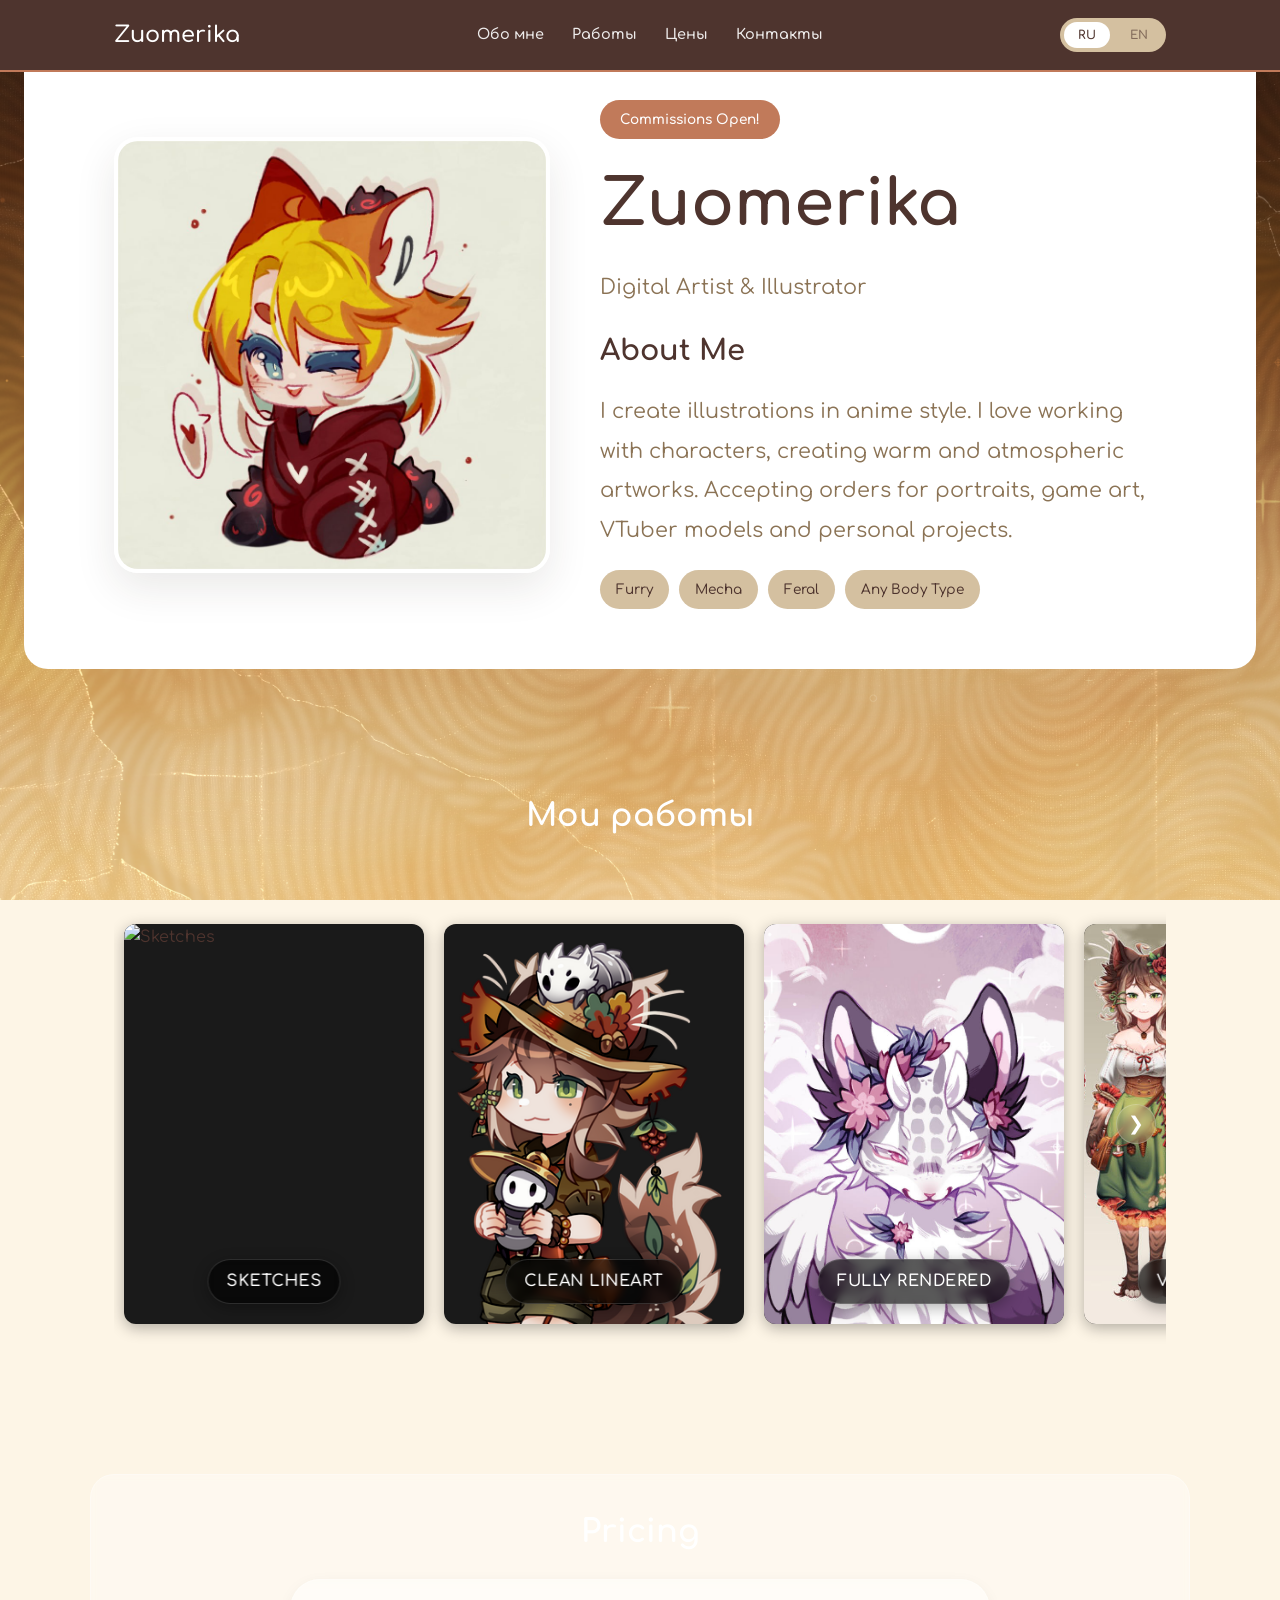
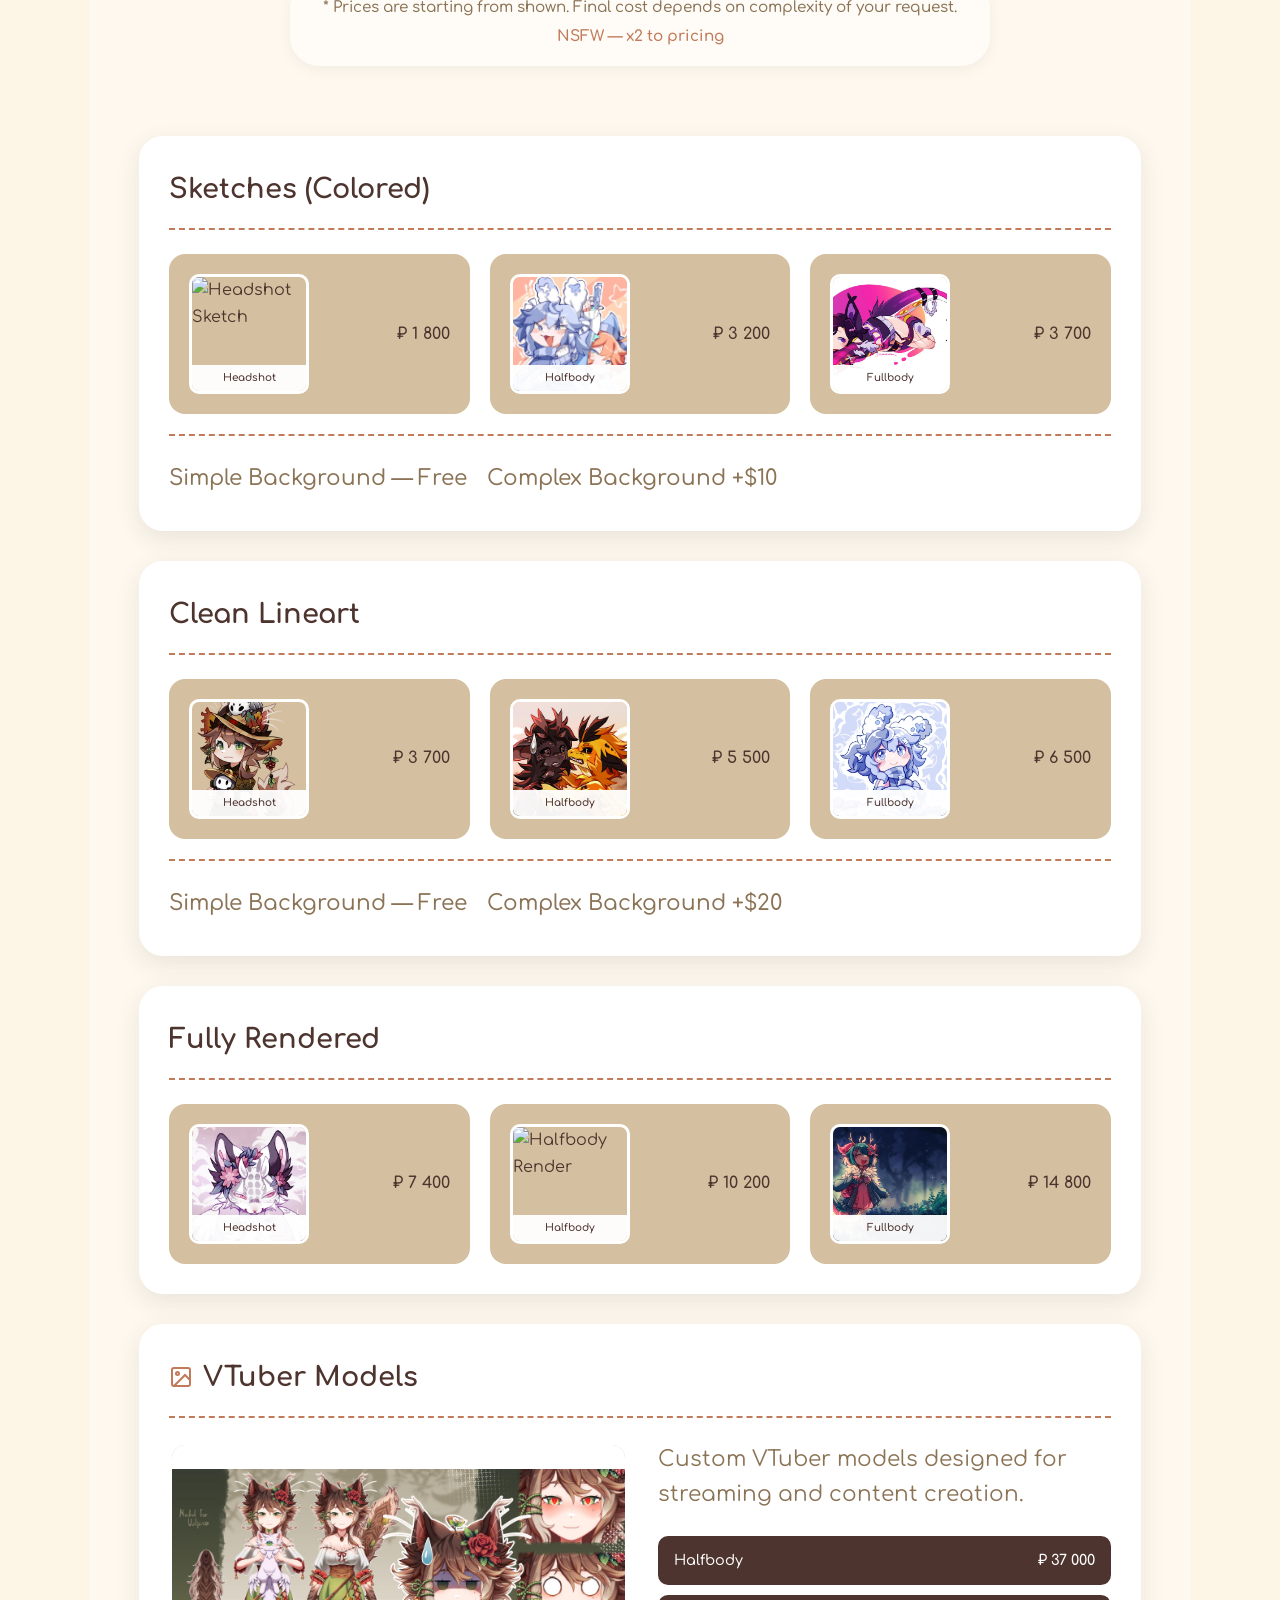
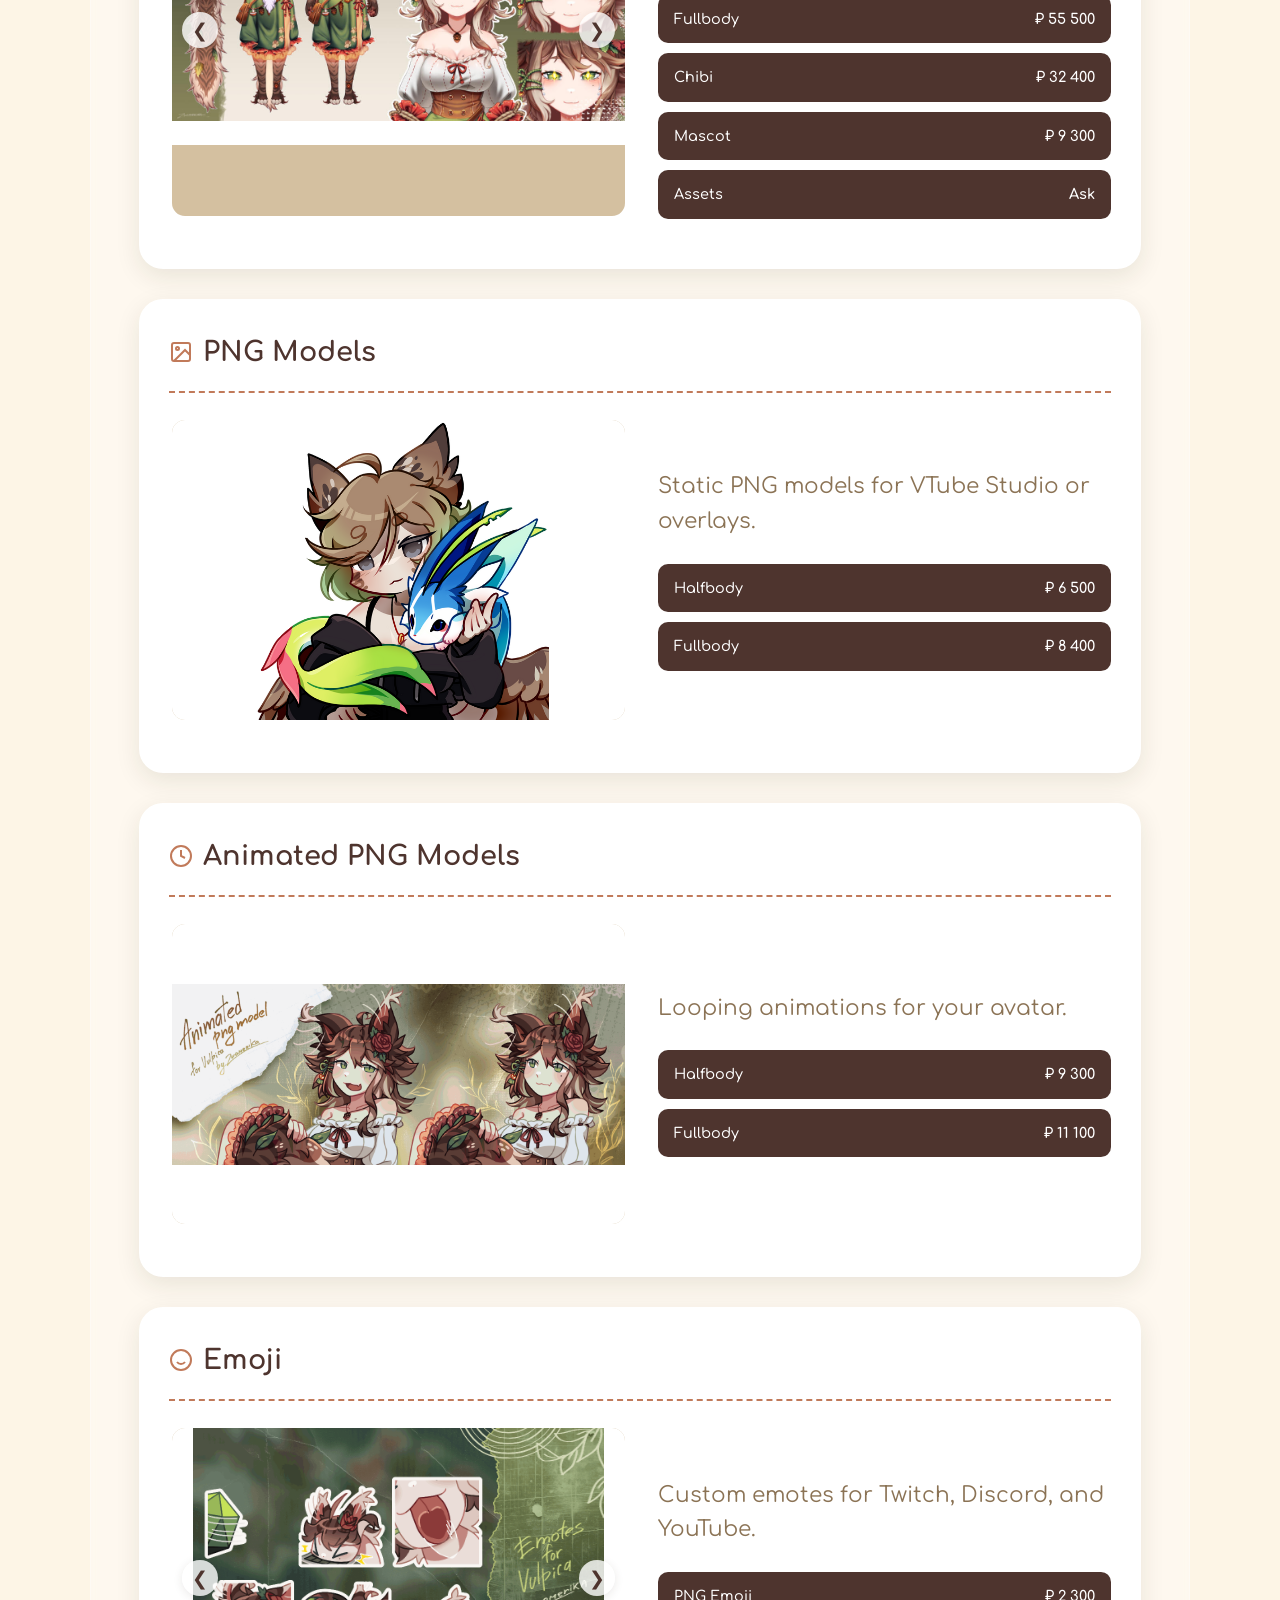
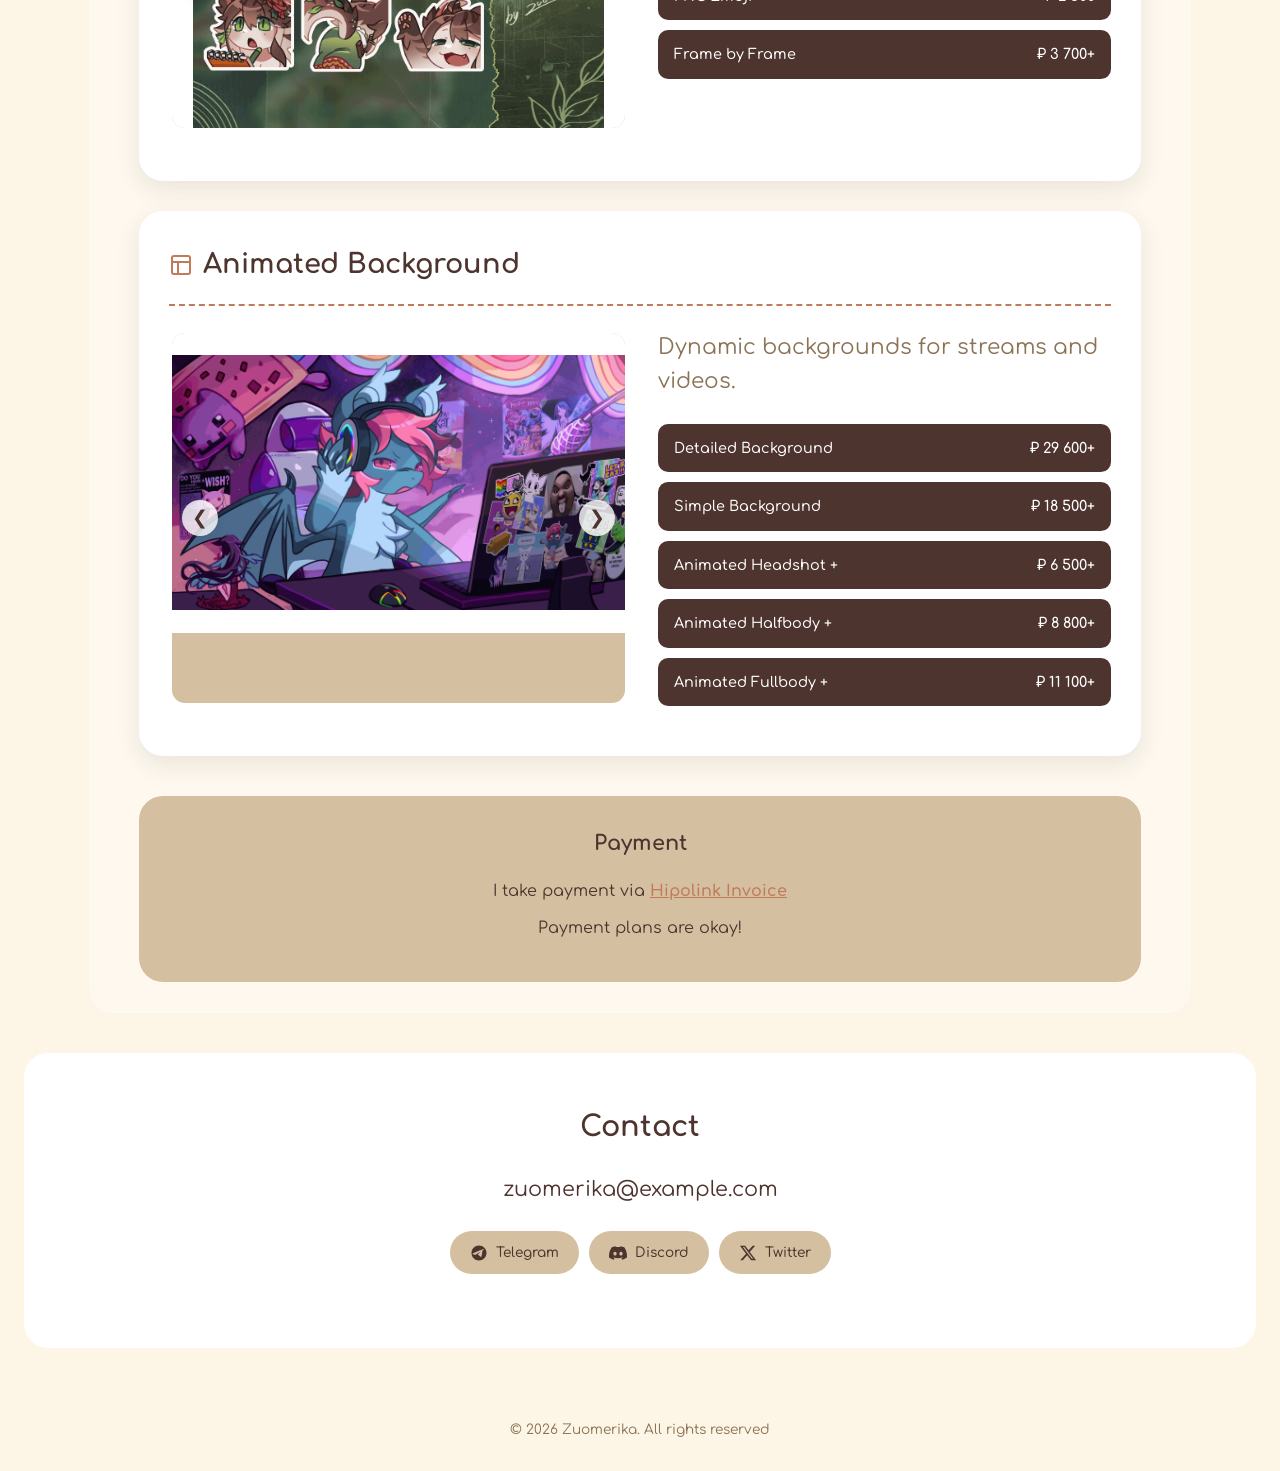
==== commit 203d84bb: "новая версия" ====
--- a/index.html
+++ b/index.html
@@ -8,7 +8,8 @@
     <link rel="stylesheet" href="style.css">
     <link rel="preconnect" href="https://fonts.googleapis.com">
     <link rel="preconnect" href="https://fonts.gstatic.com" crossorigin>
-    <link href="https://fonts.googleapis.com/css2?family=Quicksand:wght@400;500;600;700&family=Fredoka:wght@400;500;600&display=swap" rel="stylesheet">
+    <link href="https://fonts.googleapis.com/css2?family=Comfortaa:wght@400;500;600;700&display=swap" rel="stylesheet">
+    <link rel="icon" href="favicon.ico" type="image/x-icon">
 </head>
 <body>
 
@@ -23,36 +24,29 @@
                 <li><a href="#contact" data-i18n="nav_contact">Контакты</a></li>
             </ul>
             <div class="nav-actions">
-                <div class="lang-switch">
-                    <button class="lang-btn active" data-lang="ru">RU</button>
-                    <button class="lang-btn" data-lang="en">EN</button>
-                </div>
-                <div class="mobile-toggle" id="mobileToggle">
+                <div class="lang-switch" role="group" aria-label="Переключение языка">
+                    <button class="lang-btn active" data-lang="ru" aria-label="Русский">RU</button>
+                    <button class="lang-btn" data-lang="en" aria-label="English">EN</button>
+                </div>
+                <div class="mobile-toggle" id="mobileToggle" role="button" aria-label="Меню" tabindex="0">
                     <span></span><span></span><span></span>
                 </div>
             </div>
         </div>
     </nav>
 
-    <!-- Hero -->
-    <section class="hero">
-        <div class="container hero-content">
-            <div class="hero-badge">Commissions Open!</div>
-            <h1 class="hero-title">Zuomerika</h1>
-            <p class="hero-subtitle" data-i18n="hero_subtitle">Digital Artist & Illustrator</p>
-            <div class="hero-image">
-                <img src="images/hero.jpg" fetchpriority="high" loading="eager" alt="Hero Art">
-            </div>
-        </div>
-    </section>
-
-    <!-- About -->
+
+    <!-- About (с перенесённым контентом) -->
     <section class="about" id="about">
         <div class="container about-content">
             <div class="about-image">
                 <img src="images/about.jpg" loading="lazy" alt="About Zuomerika">
             </div>
             <div class="about-text">
+                <div class="hero-badge">Commissions Open!</div>
+                <h1 class="hero-title">Zuomerika</h1>
+                <p class="hero-subtitle" data-i18n="hero_subtitle">Digital Artist & Illustrator</p>
+                
                 <h2 data-i18n="about_title">About Me</h2>
                 <p data-i18n="about_text">I create illustrations in anime style. I love working with characters, creating warm and atmospheric artworks. Accepting orders for portraits, game art, VTuber models and personal projects.</p>
                 <div class="about-tags">
@@ -65,35 +59,36 @@
         </div>
     </section>
 
-    <!-- Gallery -->
-    <section id="gallery" class="gallery-section">
-        <div class="container">
-            <div class="section-header">
-                <h2 data-i18n="gallery_title">Мои работы</h2>
-                <p class="section-subtitle" data-i18n="gallery_subtitle">Листайте работы</p>
-            </div>
-            
-            <div id="galleryContainer">
-                <button id="galleryPrev" class="gallery-nav-btn">&#10094;</button>
-                <div id="galleryTrack" class="gallery-track">
-                    <!-- Слайды будут добавлены через JS -->
-                </div>
-                <button id="galleryNext" class="gallery-nav-btn">&#10095;</button>
-            </div>
-        </div>
-    </section>
+    <!-- Gallery (слайдер с кнопками переходов) -->
+<section id="gallery" class="gallery-section">
+    <div class="container">
+        <div class="section-header">
+            <h2 data-i18n="gallery_title">Мои работы</h2>
+        </div>
+        
+        <div id="galleryContainer">
+            <button id="galleryPrev" class="gallery-nav-btn" aria-label="Предыдущий слайд">&#10094;</button>
+            <div id="galleryTrack" class="gallery-track">
+                <!-- Слайды будут добавлены через JS -->
+            </div>
+            <button id="galleryNext" class="gallery-nav-btn" aria-label="Следующий слайд">&#10095;</button>
+        </div>
+    </div>
+</section>
 
     <!-- Pricing -->
     <section class="pricing" id="pricing">
         <div class="container">
             <div class="section-header">
                 <h2 data-i18n="pricing_title">Pricing</h2>
-                <p class="pricing-notice" data-i18n="pricing_notice">* Prices are starting from shown. Final cost depends on complexity of your request.</p>
-                <p class="pricing-notice nsfw" data-i18n="nsfw_notice">NSFW — x2 to pricing</p>
+                <div class="pricing-notice-wrapper">
+                    <p class="pricing-notice" data-i18n="pricing_notice">* Prices are starting from shown. Final cost depends on complexity of your request.</p>
+                    <p class="pricing-notice nsfw" data-i18n="nsfw_notice">NSFW — x2 to pricing</p>
+                </div>
             </div>
 
             <!-- Sketches -->
-            <div class="pricing-category">
+            <div class="pricing-category" id="sketches">
                 <h3 class="category-title">Sketches (Colored)</h3>
                 <div class="pricing-list">
                     <div class="price-item">
@@ -131,7 +126,7 @@
             </div>
 
             <!-- Clean Lineart -->
-            <div class="pricing-category">
+            <div class="pricing-category" id="lineart">
                 <h3 class="category-title">Clean Lineart</h3>
                 <div class="pricing-list">
                     <div class="price-item">
@@ -169,7 +164,7 @@
             </div>
 
             <!-- Fully Rendered -->
-            <div class="pricing-category">
+            <div class="pricing-category" id="rendered">
                 <h3 class="category-title">Fully Rendered</h3>
                 <div class="pricing-list">
                     <div class="price-item">
@@ -202,8 +197,8 @@
                 </div>
             </div>
 
-            <!-- VTuber Models (NEW LAYOUT) -->
-            <div class="pricing-category">
+            <!-- VTuber Models -->
+            <div class="pricing-category" id="vtuber">
                 <h3 class="category-title">
                     <svg class="category-icon" viewBox="0 0 24 24" fill="none" stroke="currentColor" stroke-width="2">
                         <rect x="3" y="3" width="18" height="18" rx="2"/>
@@ -214,18 +209,16 @@
                 </h3>
                 
                 <div class="product-showcase">
-                    <!-- Slider Left -->
                     <div class="showcase-slider">
-                        <button class="slider-nav prev" onclick="moveSlide(this, -1)">&#10094;</button>
+                        <button class="slider-nav prev" aria-label="Предыдущий слайд">&#10094;</button>
                         <div class="slider-track">
                             <div class="slide-item"><img src="images/vtuber-banner.jpg" alt="VTuber Example 1" loading="lazy"></div>
                             <div class="slide-item"><img src="images/vtuber-banner2.jpg" alt="VTuber Example 2" loading="lazy"></div>
                             <div class="slide-item"><img src="images/vtuber-banner3.png" alt="VTuber Example 3" loading="lazy"></div>
                         </div>
-                        <button class="slider-nav next" onclick="moveSlide(this, 1)">&#10095;</button>
-                    </div>
-
-                    <!-- Info Right -->
+                        <button class="slider-nav next" aria-label="Следующий слайд">&#10095;</button>
+                    </div>
+
                     <div class="showcase-info">
                         <p>Custom VTuber models designed for streaming and content creation.</p>
                         <div class="price-list">
@@ -254,8 +247,8 @@
                 </div>
             </div>
 
-            <!-- PNG Models (NEW LAYOUT) -->
-            <div class="pricing-category">
+            <!-- PNG Models -->
+            <div class="pricing-category" id="png">
                 <h3 class="category-title">
                     <svg class="category-icon" viewBox="0 0 24 24" fill="none" stroke="currentColor" stroke-width="2">
                         <rect x="3" y="3" width="18" height="18" rx="2"/>
@@ -267,11 +260,11 @@
                 
                 <div class="product-showcase">
                     <div class="showcase-slider">
-                        <button class="slider-nav prev" onclick="moveSlide(this, -1)">&#10094;</button>
+                        <button class="slider-nav prev" aria-label="Предыдущий слайд">&#10094;</button>
                         <div class="slider-track">
                             <div class="slide-item"><img src="images/png-models.png" alt="PNG Model Example" loading="lazy"></div>
                         </div>
-                        <button class="slider-nav next" onclick="moveSlide(this, 1)">&#10095;</button>
+                        <button class="slider-nav next" aria-label="Следующий слайд">&#10095;</button>
                     </div>
 
                     <div class="showcase-info">
@@ -290,8 +283,8 @@
                 </div>
             </div>
 
-            <!-- Animated PNG (NEW LAYOUT) -->
-            <div class="pricing-category">
+            <!-- Animated PNG -->
+            <div class="pricing-category" id="apng">
                 <h3 class="category-title">
                     <svg class="category-icon" viewBox="0 0 24 24" fill="none" stroke="currentColor" stroke-width="2">
                         <circle cx="12" cy="12" r="10"/>
@@ -302,11 +295,11 @@
                 
                 <div class="product-showcase">
                     <div class="showcase-slider">
-                        <button class="slider-nav prev" onclick="moveSlide(this, -1)">&#10094;</button>
+                        <button class="slider-nav prev" aria-label="Предыдущий слайд">&#10094;</button>
                         <div class="slider-track">
                             <div class="slide-item"><img src="images/animated-png.gif" alt="APNG Example" loading="lazy"></div>
                         </div>
-                        <button class="slider-nav next" onclick="moveSlide(this, 1)">&#10095;</button>
+                        <button class="slider-nav next" aria-label="Следующий слайд">&#10095;</button>
                     </div>
 
                     <div class="showcase-info">
@@ -325,8 +318,8 @@
                 </div>
             </div>
 
-            <!-- Emoji (NEW LAYOUT) -->
-            <div class="pricing-category">
+            <!-- Emoji -->
+            <div class="pricing-category" id="emoji">
                 <h3 class="category-title">
                     <svg class="category-icon" viewBox="0 0 24 24" fill="none" stroke="currentColor" stroke-width="2">
                         <circle cx="12" cy="12" r="10"/>
@@ -339,13 +332,13 @@
                 
                 <div class="product-showcase">
                     <div class="showcase-slider">
-                        <button class="slider-nav prev" onclick="moveSlide(this, -1)">&#10094;</button>
+                        <button class="slider-nav prev" aria-label="Предыдущий слайд">&#10094;</button>
                         <div class="slider-track">
                             <div class="slide-item"><img src="images/png-emoji.gif" alt="Emoji 1" loading="lazy"></div>
                             <div class="slide-item"><img src="images/png-emoji2.jpg" alt="Emoji 2" loading="lazy"></div>
                             <div class="slide-item"><img src="images/png-emoji3.jpg" alt="Emoji 3" loading="lazy"></div>
                         </div>
-                        <button class="slider-nav next" onclick="moveSlide(this, 1)">&#10095;</button>
+                        <button class="slider-nav next" aria-label="Следующий слайд">&#10095;</button>
                     </div>
 
                     <div class="showcase-info">
@@ -364,8 +357,8 @@
                 </div>
             </div>
 
-            <!-- Animated Background (NEW LAYOUT) -->
-            <div class="pricing-category">
+            <!-- Animated Background -->
+            <div class="pricing-category" id="animated-bg">
                 <h3 class="category-title">
                     <svg class="category-icon" viewBox="0 0 24 24" fill="none" stroke="currentColor" stroke-width="2">
                         <rect x="3" y="3" width="18" height="18" rx="2"/>
@@ -377,13 +370,13 @@
                 
                 <div class="product-showcase">
                     <div class="showcase-slider">
-                        <button class="slider-nav prev" onclick="moveSlide(this, -1)">&#10094;</button>
+                        <button class="slider-nav prev" aria-label="Предыдущий слайд">&#10094;</button>
                         <div class="slider-track">
                             <div class="slide-item"><img src="images/animated-bg.gif" alt="BG 1" loading="lazy"></div>
                             <div class="slide-item"><img src="images/animated-bg2.gif" alt="BG 2" loading="lazy"></div>
                             <div class="slide-item"><img src="images/animated-bg3.gif" alt="BG 3" loading="lazy"></div>
                         </div>
-                        <button class="slider-nav next" onclick="moveSlide(this, 1)">&#10095;</button>
+                        <button class="slider-nav next" aria-label="Следующий слайд">&#10095;</button>
                     </div>
 
                     <div class="showcase-info">
@@ -417,7 +410,10 @@
             <!-- Payment Info -->
             <div class="payment-info">
                 <h3 data-i18n="payment_title">Payment</h3>
-                <p data-i18n="payment_text">I take payment via <a href="https://hipolink.net/zuomerika" target="_blank" class="payment-link">Hipolink Invoice</a></p>
+                <p>
+                    <span data-i18n="payment_text_prefix">I take payment via </span>
+                    <a href="https://hipolink.net/zuomerika" target="_blank" class="payment-link">Hipolink Invoice</a>
+                </p>
                 <p data-i18n="payment_plans">Payment plans are okay!</p>
             </div>
         </div>
@@ -429,19 +425,19 @@
             <h2 data-i18n="contact_title">Contact</h2>
             <a href="mailto:zuomerika@example.com" class="contact-email">zuomerika@example.com</a>
             <div class="social-links">
-                <a href="#" class="social-link" title="Telegram">
+                <a href="#" class="social-link" title="Telegram" aria-label="Telegram">
                     <svg viewBox="0 0 24 24" fill="currentColor">
                         <path d="M12 2C6.48 2 2 6.48 2 12s4.48 10 10 10 10-4.48 10-10S17.52 2 12 2zm4.64 6.8c-.15 1.58-.8 5.42-1.13 7.19-.14.75-.42 1-.68 1.03-.58.05-1.02-.38-1.58-.75-.88-.58-1.38-.94-2.23-1.5-.99-.65-.35-1.01.22-1.59.15-.15 2.71-2.48 2.76-2.69.01-.03.01-.14-.07-.2-.08-.06-.19-.04-.27-.02-.11.02-1.93 1.23-5.46 3.62-.51.35-.98.52-1.4.51-.46-.01-1.35-.26-2.01-.48-.81-.27-1.44-.42-1.38-.88.03-.24.37-.49 1.03-.75 4.04-1.76 6.74-2.92 8.09-3.48 3.85-1.6 4.64-1.89 5.17-1.9.11 0 .37.03.54.17.14.12.18.28.2.45-.02.07-.02.13-.03.27z"/>
                     </svg>
                     Telegram
                 </a>
-                <a href="#" class="social-link" title="Discord">
+                <a href="#" class="social-link" title="Discord" aria-label="Discord">
                     <svg viewBox="0 0 24 24" fill="currentColor">
                         <path d="M20.317 4.37a19.791 19.791 0 0 0-4.885-1.515.074.074 0 0 0-.079.037c-.21.375-.444.864-.608 1.25a18.27 18.27 0 0 0-5.487 0 12.64 12.64 0 0 0-.617-1.25.077.077 0 0 0-.079-.037A19.736 19.736 0 0 0 3.677 4.37a.07.07 0 0 0-.032.027C.533 9.046-.32 13.58.099 18.057a.082.082 0 0 0 .031.057 19.9 19.9 0 0 0 5.993 3.03.078.078 0 0 0 .084-.028 14.09 14.09 0 0 0 1.226-1.994.076.076 0 0 0-.041-.106 13.107 13.107 0 0 1-1.872-.892.077.077 0 0 1-.008-.128 10.2 10.2 0 0 0 .372-.292.074.074 0 0 1 .077-.01c3.928 1.793 8.18 1.793 12.062 0a.074.074 0 0 1 .078.01c.12.098.246.198.373.292a.077.077 0 0 1-.006.127 12.299 12.299 0 0 1-1.873.892.077.077 0 0 0-.041.107c.36.698.772 1.362 1.225 1.993a.076.076 0 0 0 .084.028 19.839 19.839 0 0 0 6.002-3.03.077.077 0 0 0 .032-.054c.5-5.177-.838-9.674-3.549-13.66a.061.061 0 0 0-.031-.03zM8.02 15.33c-1.183 0-2.157-1.085-2.157-2.419 0-1.333.956-2.419 2.157-2.419 1.21 0 2.176 1.096 2.157 2.42 0 1.333-.956 2.418-2.157 2.418zm7.975 0c-1.183 0-2.157-1.085-2.157-2.419 0-1.333.955-2.419 2.157-2.419 1.21 0 2.176 1.096 2.157 2.42 0 1.333-.946 2.418-2.157 2.418z"/>
                     </svg>
                     Discord
                 </a>
-                <a href="#" class="social-link" title="Twitter">
+                <a href="#" class="social-link" title="Twitter" aria-label="Twitter">
                     <svg viewBox="0 0 24 24" fill="currentColor">
                         <path d="M18.244 2.25h3.308l-7.227 8.26 8.502 11.24H16.17l-5.214-6.817L4.99 21.75H1.68l7.73-8.835L1.254 2.25H8.08l4.713 6.231zm-1.161 17.52h1.833L7.084 4.126H5.117z"/>
                     </svg>
@@ -458,9 +454,16 @@
         </div>
     </footer>
 
+    <!-- Кнопка "Наверх" -->
+    <button id="scrollToTop" class="scroll-to-top" aria-label="Прокрутить наверх" title="Наверх">
+        <svg viewBox="0 0 24 24" fill="none" stroke="currentColor" stroke-width="2">
+            <path d="M12 19V5M5 12l7-7 7 7"/>
+        </svg>
+    </button>
+
     <!-- Lightbox -->
-    <div class="lightbox" id="lightbox">
-        <span class="lightbox-close" id="lightboxClose">&times;</span>
+    <div class="lightbox" id="lightbox" role="dialog" aria-modal="true" aria-label="Просмотр изображения">
+        <span class="lightbox-close" id="lightboxClose" role="button" aria-label="Закрыть">&times;</span>
         <img src="" alt="Artwork" id="lightboxImage">
     </div>
 
--- a/style.css
+++ b/style.css
@@ -1,21 +1,19 @@
 body {
-    background-color: white; /* Ensure the iframe has a white background */
+    background-color: white;
 }
 
 /* ===== VARIABLES ===== */
 :root {
-    --bg-primary: #F5D7B1;
-    --bg-secondary: #E8C99E;
-    --bg-card: #F9F3E8;
-    --text-primary: #3D2B1F;
-    --text-muted: #7A5C42;
-    --accent-pink: #C4794A;
-    --accent-peach: #E89F5D;
-    --accent-mint: #D4A574;
-    --cta: #A66D3F;
-    --white: #F5F5F0;
-    --shadow: rgba(61, 43, 31, 0.1);
-    --shadow-hover: rgba(61, 43, 31, 0.2);
+    --bg-body: #FDF5E6;
+    --bg-card: #FFFFFF;
+    --bg-secondary: #D4C0A0;
+    --text-primary: #4E342E;
+    --text-muted: #8B7355;
+    --accent: #C17A5A;
+    --button-bg: #4E342E;
+    --white: #FFFFFF;
+    --shadow: rgba(47, 37, 32, 0.1);
+    --shadow-hover: rgba(47, 37, 32, 0.2);
     --radius-lg: 24px;
     --radius-md: 16px;
     --radius-sm: 10px;
@@ -33,21 +31,26 @@
 }
 
 body {
-    font-family: 'Quicksand', sans-serif;
-    background-color: var(--bg-primary);
-    background-image: 
-        radial-gradient(var(--accent-peach) 1px, transparent 1px),
-        radial-gradient(var(--accent-pink) 1px, transparent 1px);
-    background-size: 40px 40px;
-    background-position: 0 0, 20px 20px;
+    font-family: 'Comfortaa', sans-serif;
     color: var(--text-primary);
     line-height: 1.7;
     font-weight: 400;
     -webkit-font-smoothing: antialiased;
     -moz-osx-font-smoothing: grayscale;
-}
-
-/* Оптимизация производительности анимаций */
+    background-color: var(--bg-body);
+    background-image: url('images/background.png');
+    background-size: cover;
+    background-position: center center;
+    background-attachment: fixed;
+    background-repeat: no-repeat;
+}
+
+@media (max-width: 768px) {
+    body {
+        background-attachment: scroll;
+    }
+}
+
 @media (prefers-reduced-motion: reduce) {
     html {
         scroll-behavior: auto;
@@ -60,8 +63,8 @@
 }
 
 h1, h2, h3, h4 {
-    font-family: 'Fredoka', sans-serif;
-    font-weight: 500;
+    font-family: 'Comfortaa', sans-serif;
+    font-weight: 700;
 }
 
 img {
@@ -96,13 +99,11 @@
     left: 0;
     width: 100%;
     padding: 16px 0;
-    background: rgba(255, 249, 240, 0.95);
+    background: var(--button-bg);
     backdrop-filter: blur(10px);
     -webkit-backdrop-filter: blur(10px);
     z-index: 1000;
-    border-bottom: 2px solid var(--accent-pink);
-    will-change: scroll-position;
-    contain: layout style;
+    border-bottom: 2px solid var(--accent);
 }
 
 .nav-inner {
@@ -112,10 +113,10 @@
 }
 
 .nav-logo {
-    font-family: 'Fredoka', sans-serif;
+    font-family: 'Comfortaa', sans-serif;
     font-size: 1.4rem;
     font-weight: 600;
-    color: var(--cta);
+    color: var(--white);
 }
 
 .nav-menu {
@@ -125,14 +126,16 @@
 }
 
 .nav-menu a {
+    font-family: 'Comfortaa', sans-serif; /* Явное наследование шрифта */
     font-size: 0.9rem;
-    font-weight: 500;
-    opacity: 0.8;
+    font-weight: 600;
+    opacity: 0.9;
+    color: var(--white);
 }
 
 .nav-menu a:hover {
     opacity: 1;
-    color: var(--cta);
+    color: var(--accent);
 }
 
 .nav-actions {
@@ -156,6 +159,8 @@
     font-weight: 600;
     opacity: 0.6;
     transition: 0.3s ease;
+    color: var(--text-primary);
+    font-family: 'Comfortaa', sans-serif;
 }
 
 .lang-btn.active {
@@ -173,88 +178,25 @@
 .mobile-toggle span {
     width: 24px;
     height: 3px;
-    background: var(--text-primary);
+    background: var(--white);
     border-radius: 3px;
 }
 
-/* ===== HERO ===== */
+/* ===== HERO (теперь только фон) ===== */
 .hero {
-    min-height: 100vh;
+    min-height: 60vh; /* Уменьшили, так как контента нет */
     display: flex;
     align-items: center;
     justify-content: center;
-    padding: 100px 0 60px;
+    padding: 100px 0 20px;
+    /* Можно оставить для визуала, но без картинки */
 }
 
 .hero-content {
     text-align: center;
 }
 
-.hero-badge {
-    display: inline-block;
-    padding: 8px 20px;
-    background: var(--accent-mint);
-    border-radius: 20px;
-    font-size: 0.85rem;
-    font-weight: 600;
-    margin-bottom: 20px;
-    color: var(--text-primary);
-}
-
-.hero-title {
-    font-family: 'Fredoka', sans-serif;
-    font-size: clamp(2.5rem, 8vw, 4rem);
-    margin-bottom: 12px;
-    color: var(--cta);
-}
-
-.hero-subtitle {
-    font-size: 1rem;
-    color: var(--text-muted);
-    margin-bottom: 30px;
-}
-
-.hero-image {
-    max-width: 380px;
-    margin: 30px auto 0;
-    border-radius: var(--radius-lg);
-    overflow: hidden;
-    box-shadow: 0 20px 50px var(--shadow);
-    border: 4px solid var(--white);
-}
-
-/* ===== SECTIONS ===== */
-section {
-    padding: 80px 0;
-}
-
-.section-header {
-    text-align: center;
-    margin-bottom: 50px;
-}
-
-.section-header h2 {
-    font-size: 2rem;
-    margin-bottom: 10px;
-    color: var(--cta);
-}
-
-.section-header p {
-    color: var(--text-muted);
-}
-
-.pricing-notice {
-    font-size: 0.85rem;
-    color: var(--text-muted);
-    margin-top: 10px;
-}
-
-.pricing-notice.nsfw {
-    color: var(--cta);
-    font-weight: 600;
-}
-
-/* ===== ABOUT ===== */
+/* ===== ABOUT (с перенесённым контентом) ===== */
 .about {
     background: var(--bg-card);
     border-radius: var(--radius-lg);
@@ -285,12 +227,37 @@
 .about-text h2 {
     font-size: 1.8rem;
     margin-bottom: 16px;
-    color: var(--cta);
+    color: var(--text-primary);
 }
 
 .about-text p {
     color: var(--text-muted);
     line-height: 1.9;
+    margin-bottom: 20px;
+    font-size: 1.3rem;
+}
+
+.hero-badge {
+    display: inline-block;
+    padding: 8px 20px;
+    background: var(--accent);
+    border-radius: 20px;
+    font-size: 0.85rem;
+    font-weight: 600;
+    margin-bottom: 12px;
+    color: var(--white);
+}
+
+.hero-title {
+    font-family: 'Comfortaa', sans-serif;
+    font-size: clamp(2.5rem, 8vw, 4rem);
+    margin-bottom: 8px;
+    color: var(--text-primary);
+}
+
+.hero-subtitle {
+    font-size: 1rem;
+    color: var(--text-muted);
     margin-bottom: 20px;
 }
 
@@ -307,6 +274,48 @@
     border-radius: 20px;
     font-size: 0.85rem;
     font-weight: 500;
+    color: var(--text-primary);
+}
+
+/* ===== GALLERY SECTION ===== */
+.gallery-section {
+    padding: 80px 0;
+}
+
+.section-header {
+    text-align: center;
+    margin-bottom: 50px;
+}
+
+.section-header h2 {
+    font-size: 2rem;
+    margin-bottom: 20px;
+    color: var(--white);
+}
+
+.gallery-links {
+    display: flex;
+    flex-wrap: wrap;
+    justify-content: center;
+    gap: 12px;
+    margin-top: 10px;
+}
+
+.gallery-links a {
+    display: inline-block;
+    padding: 8px 20px;
+    background: var(--bg-secondary);
+    border-radius: 25px;
+    font-size: 0.9rem;
+    font-weight: 500;
+    color: var(--text-primary);
+    transition: 0.3s ease;
+}
+
+.gallery-links a:hover {
+    background: var(--accent);
+    color: var(--white);
+    transform: translateY(-2px);
 }
 
 /* ===== GALLERY SLIDER ===== */
@@ -315,6 +324,11 @@
     width: 100%;
     overflow: hidden;
     padding: 20px 0;
+    cursor: grab;
+}
+
+#galleryContainer:active {
+    cursor: grabbing;
 }
 
 #galleryTrack {
@@ -332,9 +346,10 @@
     border-radius: 12px;
     overflow: hidden;
     background: #1a1a1a;
-    cursor: pointer;
+    cursor: pointer !important; /* весь слайд кликабельный */
     box-shadow: 0 4px 15px rgba(0,0,0,0.3);
     transition: transform 0.3s ease, box-shadow 0.3s ease;
+    position: relative;
 }
 
 .gallery-slide:hover {
@@ -355,20 +370,48 @@
     display: block;
 }
 
-.slide-title {
+/* Название категории внизу, красиво */
+.slide-label {
     position: absolute;
-    bottom: 0;
-    left: 0;
-    right: 0;
-    padding: 40px 15px 15px;
-    background: linear-gradient(to top, rgba(0,0,0,0.9), transparent);
+    bottom: 20px;
+    left: 50%;
+    transform: translateX(-50%);
     color: white;
-    font-size: 1.1rem;
+    font-size: 1rem;
     font-weight: 600;
+    letter-spacing: 0.5px;
+    text-transform: uppercase;
+    background: rgba(0, 0, 0, 0.65);
+    backdrop-filter: blur(4px);
+    padding: 8px 18px;
+    border-radius: 30px;
+    border: 1px solid rgba(255, 255, 255, 0.15);
+    box-shadow: 0 4px 15px rgba(0, 0, 0, 0.3);
+    pointer-events: none; /* клик проходит сквозь на слайд */
     text-align: center;
-    opacity: 0;
-    transition: opacity 0.3s ease;
-}
+    z-index: 2;
+    white-space: nowrap;
+    transition: background 0.3s ease, transform 0.3s ease;
+}
+
+.gallery-slide:hover .slide-label {
+    background: rgba(0, 0, 0, 0.8);
+    transform: translateX(-50%) scale(1.05);
+}
+
+/* Убираем overlay, кнопки, категории — они больше не нужны */
+.slide-overlay, .slide-btn, .slide-category {
+    display: none !important;
+}
+
+/* Удаляем курсор grab у контейнера (он не нужен) */
+#galleryContainer {
+    cursor: default;
+}
+#galleryContainer:active {
+    cursor: default;
+}
+
 
 .gallery-slide:hover .slide-title {
     opacity: 1;
@@ -399,31 +442,68 @@
     transform: translateY(-50%) scale(1.1);
 }
 
+.gallery-nav-btn.hidden {
+    display: none;
+}
+
 #galleryPrev { left: 10px; }
 #galleryNext { right: 10px; }
 
 /* ===== PRICING & PRODUCT SHOWCASE ===== */
 .pricing {
+    background: rgba(255, 255, 255, 0.35); /* полупрозрачный белый */
+    backdrop-filter: blur(5px);          /* блюрим фон за карточкой */
+    -webkit-backdrop-filter: blur(14px);
+    border-radius: var(--radius-lg);
+    max-width: 1100px;
+    width: 100%;
+    margin: 40px auto;                    /* отступы по вертикали, по горизонтали авто */
+    padding: 30px 24px !important;        /* уменьшили верхний отступ с 60px до 30px, боковые с 40px до 24px */
+    border: 1px solid rgba(255, 255, 255, 0.3); /* лёгкая рамка для красоты */
+    box-sizing: border-box;
+}
+
+.pricing-category {
     background: var(--bg-card);
-    border-radius: var(--radius-lg);
-    margin: 40px 24px;
-    padding: 60px 40px !important;
-}
-
-.pricing-category {
-    background: var(--white);
     border-radius: var(--radius-lg);
     padding: 30px;
     margin-bottom: 30px;
     box-shadow: 0 8px 25px var(--shadow);
 }
 
+.pricing-notice-wrapper {
+    display: inline-block;
+    background: rgba(255, 255, 255, 0.3);
+    backdrop-filter: blur(6px);
+    -webkit-backdrop-filter: blur(6px);
+    border-radius: 30px;
+    padding: 16px 32px;
+    margin: 0 auto 20px;
+    text-align: center;
+    border: 1px solid rgba(255, 255, 255, 0.25);
+    box-shadow: 0 4px 15px rgba(0,0,0,0.05);
+}
+
+.pricing-notice {
+    font-size: 0.95rem;
+    color: var(--text-muted);
+    margin: 0;
+    line-height: 1.6;
+    font-weight: 500;
+}
+
+.pricing-notice.nsfw {
+    color: var(--accent);
+    font-weight: 600;
+    margin-top: 4px;
+}
+
 .category-title {
-    font-size: 1.3rem;
+    font-size: 1.7rem;
     margin-bottom: 24px;
-    color: var(--cta);
+    color: var(--text-primary);
     padding-bottom: 16px;
-    border-bottom: 2px dashed var(--accent-pink);
+    border-bottom: 2px dashed var(--accent);
     display: flex;
     align-items: center;
     gap: 10px;
@@ -433,9 +513,9 @@
     width: 24px;
     height: 24px;
     flex-shrink: 0;
-}
-
-/* Стили для нового макета "Слева слайдер - Справа текст" */
+    color: var(--accent);
+}
+
 .product-showcase {
     display: flex;
     gap: 30px;
@@ -445,9 +525,9 @@
 
 .showcase-slider {
     flex: 1;
-    min-width: 0; /* Fix flex item overflow */
+    min-width: 0;
     position: relative;
-    background: var(--bg-primary);
+    background: var(--bg-secondary);
     border-radius: var(--radius-md);
     overflow: hidden;
     border: 3px solid var(--white);
@@ -459,21 +539,21 @@
     display: flex;
     overflow-x: auto;
     scroll-snap-type: x mandatory;
-    scrollbar-width: none; /* Firefox */
-    -ms-overflow-style: none; /* IE/Edge */
+    scrollbar-width: none;
+    -ms-overflow-style: none;
     width: 100%;
     height: 100%;
     scroll-behavior: smooth;
 }
 
 .slider-track::-webkit-scrollbar {
-    display: none; /* Chrome/Safari */
+    display: none;
 }
 
 .slide-item {
     flex: 0 0 100%;
     scroll-snap-align: center;
-    height: 300px; /* Фиксированная высота для превью */
+    height: 300px;
     display: flex;
     align-items: center;
     justify-content: center;
@@ -484,7 +564,7 @@
 .slide-item img {
     max-width: 100%;
     max-height: 100%;
-    object-fit: contain; /* Показываем изображение целиком */
+    object-fit: contain;
 }
 
 .slider-nav {
@@ -512,6 +592,10 @@
     transform: translateY(-50%) scale(1.1);
 }
 
+.slider-nav.hidden {
+    display: none;
+}
+
 .slider-nav.prev { left: 10px; }
 .slider-nav.next { right: 10px; }
 
@@ -525,13 +609,13 @@
 
 .showcase-info h3 {
     font-size: 1.4rem;
-    color: var(--cta);
+    color: var(--text-primary);
     margin-bottom: 5px;
 }
 
 .showcase-info p {
     color: var(--text-muted);
-    font-size: 0.95rem;
+    font-size: 1.35rem;
     line-height: 1.6;
 }
 
@@ -546,24 +630,23 @@
     display: flex;
     justify-content: space-between;
     align-items: center;
-    padding: 8px 12px;
-    background: var(--bg-primary);
+    padding: 12px 16px;
+    background: var(--button-bg);
     border-radius: var(--radius-sm);
     font-size: 0.9rem;
+    color: var(--white);
 }
 
 .price-row span:first-child {
     font-weight: 500;
-    color: var(--text-primary);
 }
 
 .price-amount {
-    font-family: 'Fredoka', sans-serif;
+    font-family: 'Comfortaa', sans-serif;
     font-weight: 600;
-    color: var(--cta);
-}
-
-/* Старые стили прайсинга (оставляем для совместимости, если где-то используются) */
+    color: var(--white);
+}
+
 .pricing-image-banner {
     width: 100%;
     border-radius: var(--radius-md);
@@ -600,7 +683,7 @@
     gap: 20px;
     align-items: center;
     padding: 20px;
-    background: var(--bg-primary);
+    background: var(--bg-secondary);
     border-radius: var(--radius-md);
     transition: 0.3s ease;
 }
@@ -642,6 +725,7 @@
     font-weight: 600;
     text-align: center;
     padding: 4px;
+    color: var(--text-primary);
 }
 
 .price-value {
@@ -649,18 +733,22 @@
     text-align: right;
 }
 
+.price-item .price-amount {
+    color: var(--text-primary);
+}
+
 .price-item-compact {
     display: flex;
     justify-content: space-between;
     align-items: center;
     padding: 14px 18px;
-    background: var(--bg-primary);
+    background: var(--bg-secondary);
     border-radius: var(--radius-sm);
     transition: 0.3s ease;
 }
 
 .price-item-compact:hover {
-    background: var(--bg-secondary);
+    background: var(--bg-card);
 }
 
 .price-name {
@@ -676,15 +764,20 @@
     gap: 20px;
     margin-top: 20px;
     padding-top: 20px;
-    border-top: 2px dashed var(--accent-pink);
-    font-size: 0.9rem;
+    border-top: 2px dashed var(--accent);
+    font-size: 1.35rem;
     color: var(--text-muted);
     flex-wrap: wrap;
+    font-weight: 500;
+}
+
+.bg-option span {
+    padding: 4px 0;
 }
 
 /* Payment Info */
 .payment-info {
-    background: var(--accent-mint);
+    background: var(--bg-secondary);
     border-radius: var(--radius-lg);
     padding: 30px;
     text-align: center;
@@ -702,7 +795,7 @@
 }
 
 .payment-link {
-    color: var(--cta);
+    color: var(--accent);
     font-weight: 600;
     text-decoration: underline;
 }
@@ -728,19 +821,19 @@
 .contact-content h2 {
     font-size: 1.8rem;
     margin-bottom: 16px;
-    color: var(--cta);
+    color: var(--text-primary);
 }
 
 .contact-email {
-    font-family: 'Fredoka', sans-serif;
+    font-family: 'Comfortaa', sans-serif;
     font-size: 1.3rem;
-    color: var(--cta);
+    color: var(--text-primary);
     margin: 20px 0;
     display: block;
 }
 
 .contact-email:hover {
-    color: var(--text-primary);
+    color: var(--accent);
 }
 
 .social-links {
@@ -761,6 +854,7 @@
     font-size: 0.85rem;
     font-weight: 500;
     transition: 0.3s ease;
+    color: var(--text-primary);
 }
 
 .social-link svg {
@@ -769,7 +863,7 @@
 }
 
 .social-link:hover {
-    background: var(--cta);
+    background: var(--button-bg);
     color: var(--white);
     transform: translateY(-3px);
 }
@@ -783,6 +877,46 @@
 .footer-copyright {
     font-size: 0.85rem;
     color: var(--text-muted);
+}
+
+/* ===== КНОПКА НАВЕРХ ===== */
+.scroll-to-top {
+    position: fixed;
+    bottom: 30px;
+    right: 30px;
+    width: 50px;
+    height: 50px;
+    background: var(--accent);
+    border-radius: 50%;
+    display: flex;
+    align-items: center;
+    justify-content: center;
+    color: var(--white);
+    font-size: 1.5rem;
+    box-shadow: 0 4px 15px rgba(0,0,0,0.2);
+    cursor: pointer;
+    transition: all 0.3s ease;
+    opacity: 0;
+    visibility: hidden;
+    transform: translateY(20px);
+    z-index: 900;
+}
+
+.scroll-to-top.visible {
+    opacity: 1;
+    visibility: visible;
+    transform: translateY(0);
+}
+
+.scroll-to-top:hover {
+    background: var(--button-bg);
+    transform: translateY(-3px) scale(1.05);
+    box-shadow: 0 6px 20px rgba(0,0,0,0.3);
+}
+
+.scroll-to-top svg {
+    width: 28px;
+    height: 28px;
 }
 
 /* ===== LIGHTBOX ===== */
@@ -805,7 +939,7 @@
     max-width: 95%;
     max-height: 90vh;
     border-radius: var(--radius-md);
-    transition: transform 0.1s ease; /* Плавность для зума */
+    transition: transform 0.1s ease;
 }
 
 .lightbox-close {
@@ -847,7 +981,7 @@
     }
 
     .showcase-slider {
-        order: 1; /* Картинки сверху на мобильном */
+        order: 1;
         height: 250px;
     }
     
@@ -858,6 +992,11 @@
     .about, .pricing, .contact {
         margin: 20px 16px;
         padding: 40px 24px !important;
+    }
+
+    .hero {
+        min-height: 20vh;
+        padding: 80px 0 10px;
     }
 
     .hero-title {
@@ -906,4 +1045,16 @@
         height: 32px;
         font-size: 1rem;
     }
+
+    .scroll-to-top {
+        bottom: 20px;
+        right: 20px;
+        width: 44px;
+        height: 44px;
+    }
+    
+    .scroll-to-top svg {
+        width: 24px;
+        height: 24px;
+    }
 }
